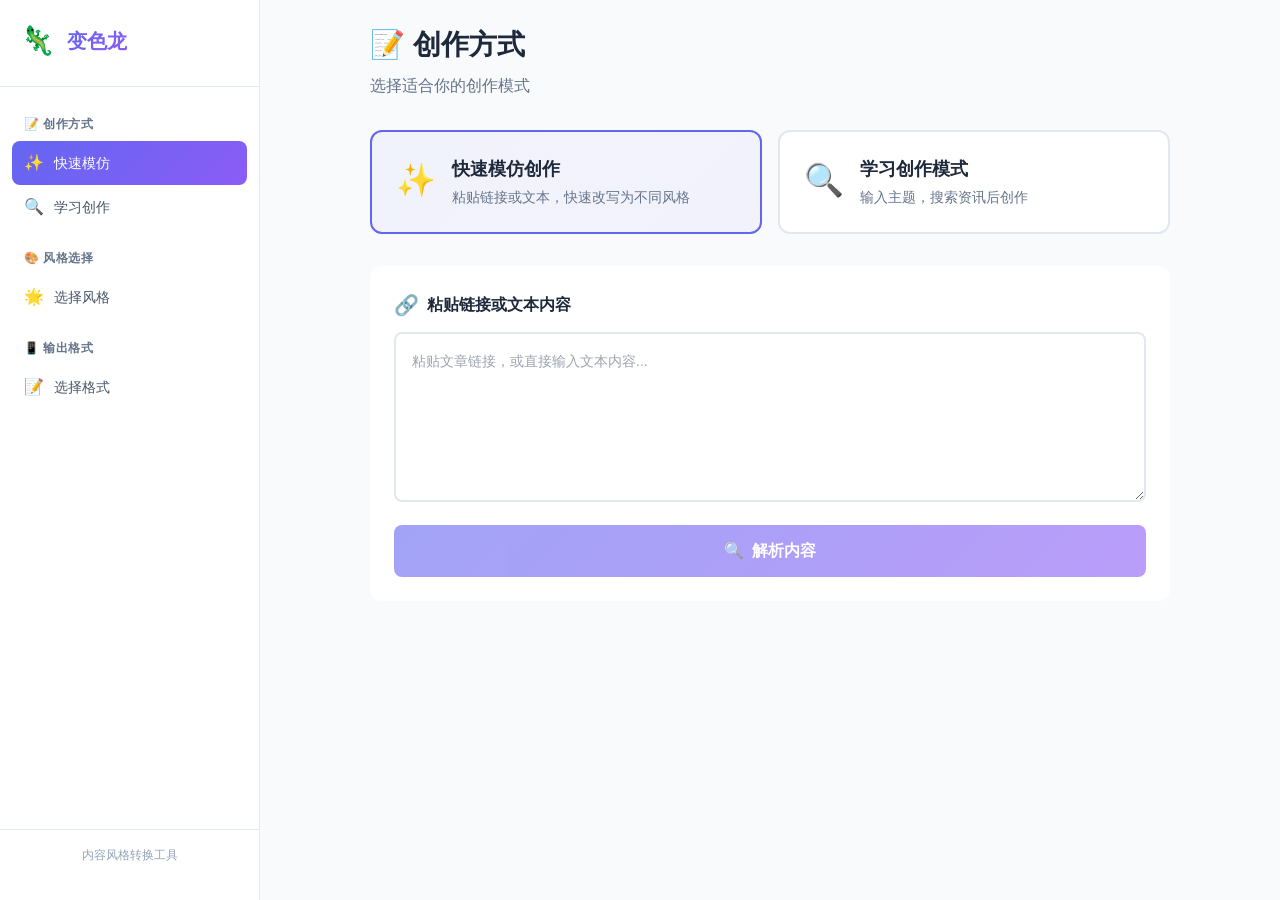
==== chameleon/index.html @ 945ece1d "Add Chameleon v1.0.0 - 内容风格转换工具" ====
<!DOCTYPE html>
<html lang="zh-CN">
  <head>
    <meta charset="UTF-8" />
    <link rel="icon" type="image/svg+xml" href="/vite.svg" />
    <meta name="viewport" content="width=device-width, initial-scale=1.0" />
    <title>变色龙 - 内容风格转换工具</title>
    <script type="module" crossorigin src="/chameleon/assets/index-BkPjsQOe.js"></script>
    <link rel="stylesheet" crossorigin href="/chameleon/assets/index-f9_k9jUK.css">
  </head>
  <body>
    <div id="app"></div>
  </body>
</html>
---- chameleon/assets/index-f9_k9jUK.css ----
:root{--el-color-white:#fff;--el-color-black:#000;--el-color-primary-rgb:64, 158, 255;--el-color-success-rgb:103, 194, 58;--el-color-warning-rgb:230, 162, 60;--el-color-danger-rgb:245, 108, 108;--el-color-error-rgb:245, 108, 108;--el-color-info-rgb:144, 147, 153;--el-font-size-extra-large:20px;--el-font-size-large:18px;--el-font-size-medium:16px;--el-font-size-base:14px;--el-font-size-small:13px;--el-font-size-extra-small:12px;--el-font-family:"Helvetica Neue", Helvetica, "PingFang SC", "Hiragino Sans GB", "Microsoft YaHei", "微软雅黑", Arial, sans-serif;--el-font-weight-primary:500;--el-font-line-height-primary:24px;--el-index-normal:1;--el-index-top:1000;--el-index-popper:2000;--el-border-radius-base:4px;--el-border-radius-small:2px;--el-border-radius-round:20px;--el-border-radius-circle:100%;--el-transition-duration:.3s;--el-transition-duration-fast:.2s;--el-transition-function-ease-in-out-bezier:cubic-bezier(.645, .045, .355, 1);--el-transition-function-fast-bezier:cubic-bezier(.23, 1, .32, 1);--el-transition-all:all var(--el-transition-duration) var(--el-transition-function-ease-in-out-bezier);--el-transition-fade:opacity var(--el-transition-duration) var(--el-transition-function-fast-bezier);--el-transition-md-fade:transform var(--el-transition-duration) var(--el-transition-function-fast-bezier), opacity var(--el-transition-duration) var(--el-transition-function-fast-bezier);--el-transition-fade-linear:opacity var(--el-transition-duration-fast) linear;--el-transition-border:border-color var(--el-transition-duration-fast) var(--el-transition-function-ease-in-out-bezier);--el-transition-box-shadow:box-shadow var(--el-transition-duration-fast) var(--el-transition-function-ease-in-out-bezier);--el-transition-color:color var(--el-transition-duration-fast) var(--el-transition-function-ease-in-out-bezier);--el-component-size-large:40px;--el-component-size:32px;--el-component-size-small:24px;--lightningcss-light:initial;--lightningcss-dark: ;color-scheme:light;--el-color-primary:#409eff;--el-color-primary-light-3:#79bbff;--el-color-primary-light-5:#a0cfff;--el-color-primary-light-7:#c6e2ff;--el-color-primary-light-8:#d9ecff;--el-color-primary-light-9:#ecf5ff;--el-color-primary-dark-2:#337ecc;--el-color-success:#67c23a;--el-color-success-light-3:#95d475;--el-color-success-light-5:#b3e19d;--el-color-success-light-7:#d1edc4;--el-color-success-light-8:#e1f3d8;--el-color-success-light-9:#f0f9eb;--el-color-success-dark-2:#529b2e;--el-color-warning:#e6a23c;--el-color-warning-light-3:#eebe77;--el-color-warning-light-5:#f3d19e;--el-color-warning-light-7:#f8e3c5;--el-color-warning-light-8:#faecd8;--el-color-warning-light-9:#fdf6ec;--el-color-warning-dark-2:#b88230;--el-color-danger:#f56c6c;--el-color-danger-light-3:#f89898;--el-color-danger-light-5:#fab6b6;--el-color-danger-light-7:#fcd3d3;--el-color-danger-light-8:#fde2e2;--el-color-danger-light-9:#fef0f0;--el-color-danger-dark-2:#c45656;--el-color-error:#f56c6c;--el-color-error-light-3:#f89898;--el-color-error-light-5:#fab6b6;--el-color-error-light-7:#fcd3d3;--el-color-error-light-8:#fde2e2;--el-color-error-light-9:#fef0f0;--el-color-error-dark-2:#c45656;--el-color-info:#909399;--el-color-info-light-3:#b1b3b8;--el-color-info-light-5:#c8c9cc;--el-color-info-light-7:#dedfe0;--el-color-info-light-8:#e9e9eb;--el-color-info-light-9:#f4f4f5;--el-color-info-dark-2:#73767a;--el-bg-color:#fff;--el-bg-color-page:#f2f3f5;--el-bg-color-overlay:#fff;--el-text-color-primary:#303133;--el-text-color-regular:#606266;--el-text-color-secondary:#909399;--el-text-color-placeholder:#a8abb2;--el-text-color-disabled:#c0c4cc;--el-border-color:#dcdfe6;--el-border-color-light:#e4e7ed;--el-border-color-lighter:#ebeef5;--el-border-color-extra-light:#f2f6fc;--el-border-color-dark:#d4d7de;--el-border-color-darker:#cdd0d6;--el-fill-color:#f0f2f5;--el-fill-color-light:#f5f7fa;--el-fill-color-lighter:#fafafa;--el-fill-color-extra-light:#fafcff;--el-fill-color-dark:#ebedf0;--el-fill-color-darker:#e6e8eb;--el-fill-color-blank:#fff;--el-box-shadow:0px 12px 32px 4px #0000000a, 0px 8px 20px #00000014;--el-box-shadow-light:0px 0px 12px #0000001f;--el-box-shadow-lighter:0px 0px 6px #0000001f;--el-box-shadow-dark:0px 16px 48px 16px #00000014, 0px 12px 32px #0000001f, 0px 8px 16px -8px #00000029;--el-disabled-bg-color:var(--el-fill-color-light);--el-disabled-text-color:var(--el-text-color-placeholder);--el-disabled-border-color:var(--el-border-color-light);--el-overlay-color:#000c;--el-overlay-color-light:#000000b3;--el-overlay-color-lighter:#00000080;--el-mask-color:#ffffffe6;--el-mask-color-extra-light:#ffffff4d;--el-border-width:1px;--el-border-style:solid;--el-border-color-hover:var(--el-text-color-disabled);--el-border:var(--el-border-width) var(--el-border-style) var(--el-border-color);--el-svg-monochrome-grey:var(--el-border-color)}.fade-in-linear-enter-active,.fade-in-linear-leave-active{transition:var(--el-transition-fade-linear)}.fade-in-linear-enter-from,.fade-in-linear-leave-to{opacity:0}.el-fade-in-linear-enter-active,.el-fade-in-linear-leave-active{transition:var(--el-transition-fade-linear)}.el-fade-in-linear-enter-from,.el-fade-in-linear-leave-to{opacity:0}.el-fade-in-enter-active,.el-fade-in-leave-active{transition:all var(--el-transition-duration) cubic-bezier(.55,0,.1,1)}.el-fade-in-enter-from,.el-fade-in-leave-active{opacity:0}.el-zoom-in-center-enter-active,.el-zoom-in-center-leave-active{transition:all var(--el-transition-duration) cubic-bezier(.55,0,.1,1)}.el-zoom-in-center-enter-from,.el-zoom-in-center-leave-active{opacity:0;transform:scaleX(0)}.el-zoom-in-top-enter-active,.el-zoom-in-top-leave-active{opacity:1;transition:var(--el-transition-md-fade);transform-origin:top;transform:scaleY(1)}.el-zoom-in-top-enter-active[data-popper-placement^=top],.el-zoom-in-top-leave-active[data-popper-placement^=top]{transform-origin:bottom}.el-zoom-in-top-enter-from,.el-zoom-in-top-leave-active{opacity:0;transform:scaleY(0)}.el-zoom-in-bottom-enter-active,.el-zoom-in-bottom-leave-active{opacity:1;transition:var(--el-transition-md-fade);transform-origin:bottom;transform:scaleY(1)}.el-zoom-in-bottom-enter-from,.el-zoom-in-bottom-leave-active{opacity:0;transform:scaleY(0)}.el-zoom-in-left-enter-active,.el-zoom-in-left-leave-active{opacity:1;transition:var(--el-transition-md-fade);transform-origin:0 0;transform:scale(1)}.el-zoom-in-left-enter-from,.el-zoom-in-left-leave-active{opacity:0;transform:scale(.45)}.collapse-transition{transition:var(--el-transition-duration) height ease-in-out,var(--el-transition-duration) padding-top ease-in-out,var(--el-transition-duration) padding-bottom ease-in-out}.el-collapse-transition-leave-active,.el-collapse-transition-enter-active{transition:var(--el-transition-duration) max-height ease-in-out,var(--el-transition-duration) padding-top ease-in-out,var(--el-transition-duration) padding-bottom ease-in-out}.horizontal-collapse-transition{transition:var(--el-transition-duration) width ease-in-out,var(--el-transition-duration) padding-left ease-in-out,var(--el-transition-duration) padding-right ease-in-out}.el-list-enter-active,.el-list-leave-active{transition:all 1s}.el-list-enter-from,.el-list-leave-to{opacity:0;transform:translateY(-30px)}.el-list-leave-active{position:absolute!important}.el-opacity-transition{transition:opacity var(--el-transition-duration) cubic-bezier(.55,0,.1,1)}.el-icon--right{margin-left:5px}.el-icon--left{margin-right:5px}@keyframes rotating{0%{transform:rotate(0)}to{transform:rotate(360deg)}}.el-icon{--color:inherit;fill:currentColor;width:1em;height:1em;color:var(--color);line-height:1em;font-size:inherit;justify-content:center;align-items:center;display:inline-flex;position:relative}.el-icon.is-loading{animation:2s linear infinite rotating}.el-icon svg{width:1em;height:1em}.el-affix--fixed{position:fixed}.el-alert{--el-alert-padding:8px 16px;--el-alert-border-radius-base:var(--el-border-radius-base);--el-alert-title-font-size:14px;--el-alert-title-with-description-font-size:16px;--el-alert-description-font-size:14px;--el-alert-close-font-size:16px;--el-alert-close-customed-font-size:14px;--el-alert-icon-size:16px;--el-alert-icon-large-size:28px;width:100%;padding:var(--el-alert-padding);box-sizing:border-box;border-radius:var(--el-alert-border-radius-base);background-color:var(--el-color-white);opacity:1;transition:opacity var(--el-transition-duration-fast);align-items:center;margin:0;display:flex;position:relative;overflow:hidden}.el-alert.is-light .el-alert__close-btn{color:var(--el-text-color-placeholder)}.el-alert.is-dark .el-alert__close-btn,.el-alert.is-dark .el-alert__description{color:var(--el-color-white)}.el-alert.is-center{justify-content:center}.el-alert--primary{--el-alert-bg-color:var(--el-color-primary-light-9)}.el-alert--primary.is-light{background-color:var(--el-alert-bg-color);color:var(--el-color-primary)}.el-alert--primary.is-light .el-alert__description{color:var(--el-color-primary)}.el-alert--primary.is-dark{background-color:var(--el-color-primary);color:var(--el-color-white)}.el-alert--success{--el-alert-bg-color:var(--el-color-success-light-9)}.el-alert--success.is-light{background-color:var(--el-alert-bg-color);color:var(--el-color-success)}.el-alert--success.is-light .el-alert__description{color:var(--el-color-success)}.el-alert--success.is-dark{background-color:var(--el-color-success);color:var(--el-color-white)}.el-alert--info{--el-alert-bg-color:var(--el-color-info-light-9)}.el-alert--info.is-light{background-color:var(--el-alert-bg-color);color:var(--el-color-info)}.el-alert--info.is-light .el-alert__description{color:var(--el-color-info)}.el-alert--info.is-dark{background-color:var(--el-color-info);color:var(--el-color-white)}.el-alert--warning{--el-alert-bg-color:var(--el-color-warning-light-9)}.el-alert--warning.is-light{background-color:var(--el-alert-bg-color);color:var(--el-color-warning)}.el-alert--warning.is-light .el-alert__description{color:var(--el-color-warning)}.el-alert--warning.is-dark{background-color:var(--el-color-warning);color:var(--el-color-white)}.el-alert--error{--el-alert-bg-color:var(--el-color-error-light-9)}.el-alert--error.is-light{background-color:var(--el-alert-bg-color);color:var(--el-color-error)}.el-alert--error.is-light .el-alert__description{color:var(--el-color-error)}.el-alert--error.is-dark{background-color:var(--el-color-error);color:var(--el-color-white)}.el-alert__content{flex-direction:column;gap:4px;display:flex}.el-alert .el-alert__icon{font-size:var(--el-alert-icon-size);width:var(--el-alert-icon-size);margin-right:8px}.el-alert .el-alert__icon.is-big{font-size:var(--el-alert-icon-large-size);width:var(--el-alert-icon-large-size);margin-right:12px}.el-alert__title{font-size:var(--el-alert-title-font-size);line-height:24px}.el-alert__title.with-description{font-size:var(--el-alert-title-with-description-font-size)}.el-alert .el-alert__description{font-size:var(--el-alert-description-font-size);margin:0}.el-alert .el-alert__close-btn{font-size:var(--el-alert-close-font-size);opacity:1;cursor:pointer;position:absolute;top:12px;right:16px}.el-alert .el-alert__close-btn.is-customed{font-style:normal;font-size:var(--el-alert-close-customed-font-size);line-height:24px;top:8px}.el-alert-fade-enter-from,.el-alert-fade-leave-active{opacity:0}.el-aside{box-sizing:border-box;width:var(--el-aside-width,300px);flex-shrink:0;overflow:auto}.el-autocomplete{--el-input-text-color:var(--el-text-color-regular);--el-input-border:var(--el-border);--el-input-hover-border:var(--el-border-color-hover);--el-input-focus-border:var(--el-color-primary);--el-input-transparent-border:0 0 0 1px transparent inset;--el-input-border-color:var(--el-border-color);--el-input-border-radius:var(--el-border-radius-base);--el-input-bg-color:var(--el-fill-color-blank);--el-input-icon-color:var(--el-text-color-placeholder);--el-input-placeholder-color:var(--el-text-color-placeholder);--el-input-hover-border-color:var(--el-border-color-hover);--el-input-clear-hover-color:var(--el-text-color-secondary);--el-input-focus-border-color:var(--el-color-primary);--el-input-width:100%;width:var(--el-input-width);display:inline-block;position:relative}.el-autocomplete__popper.el-popper{background:var(--el-bg-color-overlay);border:1px solid var(--el-border-color-light);box-shadow:var(--el-box-shadow-light)}.el-autocomplete__popper.el-popper .el-popper__arrow:before{border:1px solid var(--el-border-color-light)}.el-autocomplete__popper.el-popper[data-popper-placement^=top] .el-popper__arrow:before{border-top-color:#0000;border-left-color:#0000}.el-autocomplete__popper.el-popper[data-popper-placement^=bottom] .el-popper__arrow:before{border-bottom-color:#0000;border-right-color:#0000}.el-autocomplete__popper.el-popper[data-popper-placement^=left] .el-popper__arrow:before{border-bottom-color:#0000;border-left-color:#0000}.el-autocomplete__popper.el-popper[data-popper-placement^=right] .el-popper__arrow:before{border-top-color:#0000;border-right-color:#0000}.el-autocomplete-suggestion{border-radius:var(--el-border-radius-base);box-sizing:border-box}.el-autocomplete-suggestion__header{border-bottom:1px solid var(--el-border-color-lighter);padding:10px}.el-autocomplete-suggestion__footer{border-top:1px solid var(--el-border-color-lighter);padding:10px}.el-autocomplete-suggestion__wrap{box-sizing:border-box;max-height:280px;padding:10px 0}.el-autocomplete-suggestion__list{margin:0;padding:0}.el-autocomplete-suggestion li{cursor:pointer;color:var(--el-text-color-regular);line-height:34px;font-size:var(--el-font-size-base);text-align:left;text-overflow:ellipsis;white-space:nowrap;margin:0;padding:0 20px;list-style:none;overflow:hidden}.el-autocomplete-suggestion li:hover,.el-autocomplete-suggestion li.highlighted{background-color:var(--el-fill-color-light)}.el-autocomplete-suggestion li.divider{border-top:1px solid var(--el-color-black);margin-top:6px}.el-autocomplete-suggestion li.divider:last-child{margin-bottom:-6px}.el-autocomplete-suggestion.is-loading li{cursor:default;height:100px;color:var(--el-text-color-secondary);justify-content:center;align-items:center;font-size:20px;display:flex}.el-autocomplete-suggestion.is-loading li:hover{background-color:var(--el-bg-color-overlay)}.el-avatar{--el-avatar-text-color:var(--el-color-white);--el-avatar-bg-color:var(--el-text-color-disabled);--el-avatar-text-size:14px;--el-avatar-icon-size:18px;--el-avatar-border-radius:var(--el-border-radius-base);--el-avatar-size-large:56px;--el-avatar-size:40px;--el-avatar-size-small:24px;box-sizing:border-box;text-align:center;color:var(--el-avatar-text-color);background:var(--el-avatar-bg-color);width:var(--el-avatar-size);height:var(--el-avatar-size);font-size:var(--el-avatar-text-size);outline:none;justify-content:center;align-items:center;display:inline-flex;overflow:hidden}.el-avatar>img{width:100%;height:100%;display:block}.el-avatar--circle{border-radius:50%}.el-avatar--square{border-radius:var(--el-avatar-border-radius)}.el-avatar--icon{font-size:var(--el-avatar-icon-size)}.el-avatar--small{--el-avatar-size:24px}.el-avatar--large{--el-avatar-size:56px}.el-avatar-group{--el-avatar-group-item-gap:-8px;--el-avatar-group-collapse-item-gap:4px;display:inline-flex}.el-avatar-group .el-avatar{border:1px solid var(--el-border-color-extra-light)}.el-avatar-group .el-avatar:not(:first-child){margin-left:var(--el-avatar-group-item-gap)}.el-avatar-group__collapse-avatars{--el-avatar-group-item-gap:-8px;--el-avatar-group-collapse-item-gap:4px}.el-avatar-group__collapse-avatars .el-avatar:not(:first-child){margin-left:var(--el-avatar-group-collapse-item-gap)}.el-backtop{--el-backtop-bg-color:var(--el-bg-color-overlay);--el-backtop-text-color:var(--el-color-primary);--el-backtop-hover-bg-color:var(--el-border-color-extra-light);background-color:var(--el-backtop-bg-color);width:40px;height:40px;color:var(--el-backtop-text-color);box-shadow:var(--el-box-shadow-lighter);cursor:pointer;z-index:5;border-radius:50%;justify-content:center;align-items:center;font-size:20px;display:flex;position:fixed}.el-backtop:hover{background-color:var(--el-backtop-hover-bg-color)}.el-backtop__icon{font-size:20px}.el-badge{--el-badge-bg-color:var(--el-color-danger);--el-badge-radius:10px;--el-badge-font-size:12px;--el-badge-padding:6px;--el-badge-size:18px;vertical-align:middle;width:fit-content;display:inline-block;position:relative}.el-badge__content{background-color:var(--el-badge-bg-color);border-radius:var(--el-badge-radius);color:var(--el-color-white);font-size:var(--el-badge-font-size);height:var(--el-badge-size);padding:0 var(--el-badge-padding);white-space:nowrap;border:1px solid var(--el-bg-color);justify-content:center;align-items:center;display:inline-flex}.el-badge__content.is-fixed{top:0;right:calc(1px + var(--el-badge-size) / 2);z-index:var(--el-index-normal);position:absolute;transform:translateY(-50%)translate(100%)}.el-badge__content.is-fixed.is-dot{right:5px}.el-badge__content.is-dot{border-radius:50%;width:8px;height:8px;padding:0;right:0}.el-badge__content.is-hide-zero{display:none}.el-badge__content--primary{background-color:var(--el-color-primary)}.el-badge__content--success{background-color:var(--el-color-success)}.el-badge__content--warning{background-color:var(--el-color-warning)}.el-badge__content--info{background-color:var(--el-color-info)}.el-badge__content--danger{background-color:var(--el-color-danger)}.el-breadcrumb__separator{color:var(--el-text-color-placeholder);margin:0 9px;font-weight:700}.el-breadcrumb__separator.el-icon{margin:0 6px;font-weight:400}.el-breadcrumb__separator.el-icon svg{vertical-align:middle}.el-breadcrumb__item{float:left;align-items:center;display:inline-flex}.el-breadcrumb__inner{color:var(--el-text-color-regular)}.el-breadcrumb__inner.is-link,.el-breadcrumb__inner a{transition:var(--el-transition-color);color:var(--el-text-color-primary);font-weight:700;text-decoration:none}.el-breadcrumb__inner.is-link:hover,.el-breadcrumb__inner a:hover{color:var(--el-color-primary);cursor:pointer}.el-breadcrumb__item:last-child .el-breadcrumb__inner,.el-breadcrumb__item:last-child .el-breadcrumb__inner:hover,.el-breadcrumb__item:last-child .el-breadcrumb__inner a,.el-breadcrumb__item:last-child .el-breadcrumb__inner a:hover{color:var(--el-text-color-regular);cursor:text;font-weight:400}.el-breadcrumb__item:last-child .el-breadcrumb__separator{display:none}.el-breadcrumb{font-size:14px;line-height:1}.el-breadcrumb:before,.el-breadcrumb:after{content:"";display:table}.el-breadcrumb:after{clear:both}.el-button-group>.el-button+.el-button{margin-left:0}.el-button-group>.el-button:first-child:last-child{border-top-right-radius:var(--el-border-radius-base);border-bottom-right-radius:var(--el-border-radius-base);border-top-left-radius:var(--el-border-radius-base);border-bottom-left-radius:var(--el-border-radius-base)}.el-button-group>.el-button:first-child:last-child.is-round{border-radius:var(--el-border-radius-round)}.el-button-group>.el-button:first-child:last-child.is-circle{border-radius:50%}.el-button-group>.el-button:not(:first-child):not(:last-child){border-radius:0}.el-button-group>.el-button:hover,.el-button-group>.el-button:focus,.el-button-group>.el-button:active,.el-button-group>.el-button.is-active{z-index:1}.el-button-group--horizontal{vertical-align:middle;display:inline-block}.el-button-group--horizontal:before,.el-button-group--horizontal:after{content:"";display:table}.el-button-group--horizontal:after{clear:both}.el-button-group--horizontal>.el-button{float:left;position:relative}.el-button-group--horizontal>.el-button:first-child{border-top-right-radius:0;border-bottom-right-radius:0}.el-button-group--horizontal>.el-button:last-child{border-top-left-radius:0;border-bottom-left-radius:0}.el-button-group--horizontal>.el-button:not(:last-child){margin-right:-1px}.el-button-group--horizontal .el-button--primary:first-child{border-right-color:var(--el-button-divide-border-color)}.el-button-group--horizontal .el-button--primary:last-child{border-left-color:var(--el-button-divide-border-color)}.el-button-group--horizontal .el-button--primary:not(:first-child):not(:last-child){border-left-color:var(--el-button-divide-border-color);border-right-color:var(--el-button-divide-border-color)}.el-button-group--horizontal .el-button--success:first-child{border-right-color:var(--el-button-divide-border-color)}.el-button-group--horizontal .el-button--success:last-child{border-left-color:var(--el-button-divide-border-color)}.el-button-group--horizontal .el-button--success:not(:first-child):not(:last-child){border-left-color:var(--el-button-divide-border-color);border-right-color:var(--el-button-divide-border-color)}.el-button-group--horizontal .el-button--warning:first-child{border-right-color:var(--el-button-divide-border-color)}.el-button-group--horizontal .el-button--warning:last-child{border-left-color:var(--el-button-divide-border-color)}.el-button-group--horizontal .el-button--warning:not(:first-child):not(:last-child){border-left-color:var(--el-button-divide-border-color);border-right-color:var(--el-button-divide-border-color)}.el-button-group--horizontal .el-button--danger:first-child{border-right-color:var(--el-button-divide-border-color)}.el-button-group--horizontal .el-button--danger:last-child{border-left-color:var(--el-button-divide-border-color)}.el-button-group--horizontal .el-button--danger:not(:first-child):not(:last-child){border-left-color:var(--el-button-divide-border-color);border-right-color:var(--el-button-divide-border-color)}.el-button-group--horizontal .el-button--info:first-child{border-right-color:var(--el-button-divide-border-color)}.el-button-group--horizontal .el-button--info:last-child{border-left-color:var(--el-button-divide-border-color)}.el-button-group--horizontal .el-button--info:not(:first-child):not(:last-child){border-left-color:var(--el-button-divide-border-color);border-right-color:var(--el-button-divide-border-color)}.el-button-group--horizontal>.el-dropdown>.el-button{border-left-color:var(--el-button-divide-border-color);border-top-left-radius:0;border-bottom-left-radius:0}.el-button-group--vertical{flex-direction:column;align-items:stretch;display:inline-flex}.el-button-group--vertical>.el-button{margin-top:-1px}.el-button-group--vertical>.el-button:first-child{border-bottom-right-radius:0;border-bottom-left-radius:0}.el-button-group--vertical>.el-button:last-child{border-top-left-radius:0;border-top-right-radius:0}.el-button-group--vertical>.el-dropdown{margin-top:-1px}.el-button-group--vertical>.el-dropdown>.el-button{border-left-color:var(--el-button-divide-border-color);border-top-left-radius:0;border-top-right-radius:0}.el-button-group--vertical .el-button--primary:first-child{border-bottom-color:var(--el-button-divide-border-color)}.el-button-group--vertical .el-button--primary:last-child{border-top-color:var(--el-button-divide-border-color)}.el-button-group--vertical .el-button--primary:not(:first-child):not(:last-child){border-top-color:var(--el-button-divide-border-color);border-bottom-color:var(--el-button-divide-border-color)}.el-button-group--vertical .el-button--success:first-child{border-bottom-color:var(--el-button-divide-border-color)}.el-button-group--vertical .el-button--success:last-child{border-top-color:var(--el-button-divide-border-color)}.el-button-group--vertical .el-button--success:not(:first-child):not(:last-child){border-top-color:var(--el-button-divide-border-color);border-bottom-color:var(--el-button-divide-border-color)}.el-button-group--vertical .el-button--warning:first-child{border-bottom-color:var(--el-button-divide-border-color)}.el-button-group--vertical .el-button--warning:last-child{border-top-color:var(--el-button-divide-border-color)}.el-button-group--vertical .el-button--warning:not(:first-child):not(:last-child){border-top-color:var(--el-button-divide-border-color);border-bottom-color:var(--el-button-divide-border-color)}.el-button-group--vertical .el-button--danger:first-child{border-bottom-color:var(--el-button-divide-border-color)}.el-button-group--vertical .el-button--danger:last-child{border-top-color:var(--el-button-divide-border-color)}.el-button-group--vertical .el-button--danger:not(:first-child):not(:last-child){border-top-color:var(--el-button-divide-border-color);border-bottom-color:var(--el-button-divide-border-color)}.el-button-group--vertical .el-button--info:first-child{border-bottom-color:var(--el-button-divide-border-color)}.el-button-group--vertical .el-button--info:last-child{border-top-color:var(--el-button-divide-border-color)}.el-button-group--vertical .el-button--info:not(:first-child):not(:last-child){border-top-color:var(--el-button-divide-border-color);border-bottom-color:var(--el-button-divide-border-color)}.el-button{--el-button-font-weight:var(--el-font-weight-primary);--el-button-border-color:var(--el-border-color);--el-button-bg-color:var(--el-fill-color-blank);--el-button-text-color:var(--el-text-color-regular);--el-button-disabled-text-color:var(--el-disabled-text-color);--el-button-disabled-bg-color:var(--el-fill-color-blank);--el-button-disabled-border-color:var(--el-border-color-light);--el-button-divide-border-color:#ffffff80;--el-button-hover-text-color:var(--el-color-primary);--el-button-hover-bg-color:var(--el-color-primary-light-9);--el-button-hover-border-color:var(--el-color-primary-light-7);--el-button-active-text-color:var(--el-button-hover-text-color);--el-button-active-border-color:var(--el-color-primary);--el-button-active-bg-color:var(--el-button-hover-bg-color);--el-button-outline-color:var(--el-color-primary-light-5);--el-button-hover-link-text-color:var(--el-text-color-secondary);--el-button-active-color:var(--el-text-color-primary);white-space:nowrap;cursor:pointer;height:32px;color:var(--el-button-text-color);text-align:center;box-sizing:border-box;line-height:1;font-weight:var(--el-button-font-weight);-webkit-user-select:none;user-select:none;vertical-align:middle;-webkit-appearance:none;background-color:var(--el-button-bg-color);border:var(--el-border);border-color:var(--el-button-border-color);outline:none;justify-content:center;align-items:center;transition:all .1s;display:inline-flex}.el-button:hover{color:var(--el-button-hover-text-color);border-color:var(--el-button-hover-border-color);background-color:var(--el-button-hover-bg-color);outline:none}.el-button:active{color:var(--el-button-active-text-color);border-color:var(--el-button-active-border-color);background-color:var(--el-button-active-bg-color);outline:none}.el-button:focus-visible{outline:2px solid var(--el-button-outline-color);outline-offset:1px;transition:outline-offset,outline}.el-button>span{align-items:center;display:inline-flex}.el-button+.el-button{margin-left:12px}.el-button{font-size:var(--el-font-size-base);border-radius:var(--el-border-radius-base);padding:8px 15px}.el-button.is-round{padding:8px 15px}.el-button::-moz-focus-inner{border:0}.el-button [class*=el-icon]+span{margin-left:6px}.el-button [class*=el-icon] svg{vertical-align:bottom}.el-button.is-plain{--el-button-hover-text-color:var(--el-color-primary);--el-button-hover-bg-color:var(--el-fill-color-blank);--el-button-hover-border-color:var(--el-color-primary)}.el-button.is-active{color:var(--el-button-active-text-color);border-color:var(--el-button-active-border-color);background-color:var(--el-button-active-bg-color);outline:none}.el-button.is-disabled,.el-button.is-disabled:hover{color:var(--el-button-disabled-text-color);cursor:not-allowed;background-image:none;background-color:var(--el-button-disabled-bg-color);border-color:var(--el-button-disabled-border-color)}.el-button.is-loading{pointer-events:none;position:relative}.el-button.is-loading:before{z-index:1;pointer-events:none;content:"";border-radius:inherit;background-color:var(--el-mask-color-extra-light);position:absolute;top:-1px;bottom:-1px;left:-1px;right:-1px}.el-button.is-round{border-radius:var(--el-border-radius-round)}.el-button.is-dashed{--el-button-hover-text-color:var(--el-color-primary);--el-button-hover-bg-color:var(--el-fill-color-blank);--el-button-hover-border-color:var(--el-color-primary);border-style:dashed}.el-button.is-circle{border-radius:50%;width:32px;padding:8px}.el-button.is-text{color:var(--el-button-text-color);background-color:#0000;border:0 solid #0000}.el-button.is-text.is-disabled{color:var(--el-button-disabled-text-color);background-color:#0000!important}.el-button.is-text:not(.is-disabled):hover{background-color:var(--el-fill-color-light)}.el-button.is-text:not(.is-disabled):focus-visible{outline:2px solid var(--el-button-outline-color);outline-offset:1px;transition:outline-offset,outline}.el-button.is-text:not(.is-disabled):active{background-color:var(--el-fill-color)}.el-button.is-text:not(.is-disabled).is-has-bg{background-color:var(--el-fill-color-light)}.el-button.is-text:not(.is-disabled).is-has-bg:hover{background-color:var(--el-fill-color)}.el-button.is-text:not(.is-disabled).is-has-bg:active{background-color:var(--el-fill-color-dark)}.el-button__text--expand{letter-spacing:.3em;margin-right:-.3em}.el-button.is-link{color:var(--el-button-text-color);background:0 0;border-color:#0000;height:auto;padding:2px}.el-button.is-link:hover{color:var(--el-button-hover-link-text-color)}.el-button.is-link.is-disabled{color:var(--el-button-disabled-text-color);background-color:#0000!important;border-color:#0000!important}.el-button.is-link:not(.is-disabled):hover{background-color:#0000;border-color:#0000}.el-button.is-link:not(.is-disabled):active{color:var(--el-button-active-color);background-color:#0000;border-color:#0000}.el-button--text{color:var(--el-color-primary);background:0 0;border-color:#0000;padding-left:0;padding-right:0}.el-button--text.is-disabled{color:var(--el-button-disabled-text-color);background-color:#0000!important;border-color:#0000!important}.el-button--text:not(.is-disabled):hover{color:var(--el-color-primary-light-3);background-color:#0000;border-color:#0000}.el-button--text:not(.is-disabled):active{color:var(--el-color-primary-dark-2);background-color:#0000;border-color:#0000}.el-button__link--expand{letter-spacing:.3em;margin-right:-.3em}.el-button--primary{--el-button-text-color:var(--el-color-white);--el-button-bg-color:var(--el-color-primary);--el-button-border-color:var(--el-color-primary);--el-button-outline-color:var(--el-color-primary-light-5);--el-button-active-color:var(--el-color-primary-dark-2);--el-button-hover-text-color:var(--el-color-white);--el-button-hover-link-text-color:var(--el-color-primary-light-5);--el-button-hover-bg-color:var(--el-color-primary-light-3);--el-button-hover-border-color:var(--el-color-primary-light-3);--el-button-active-bg-color:var(--el-color-primary-dark-2);--el-button-active-border-color:var(--el-color-primary-dark-2);--el-button-disabled-text-color:var(--el-color-white);--el-button-disabled-bg-color:var(--el-color-primary-light-5);--el-button-disabled-border-color:var(--el-color-primary-light-5)}.el-button--primary.is-plain,.el-button--primary.is-text,.el-button--primary.is-link{--el-button-text-color:var(--el-color-primary);--el-button-bg-color:var(--el-color-primary-light-9);--el-button-border-color:var(--el-color-primary-light-5);--el-button-hover-text-color:var(--el-color-white);--el-button-hover-bg-color:var(--el-color-primary);--el-button-hover-border-color:var(--el-color-primary);--el-button-active-text-color:var(--el-color-white)}.el-button--primary.is-plain.is-disabled,.el-button--primary.is-plain.is-disabled:hover,.el-button--primary.is-plain.is-disabled:focus,.el-button--primary.is-plain.is-disabled:active,.el-button--primary.is-text.is-disabled,.el-button--primary.is-text.is-disabled:hover,.el-button--primary.is-text.is-disabled:focus,.el-button--primary.is-text.is-disabled:active,.el-button--primary.is-link.is-disabled,.el-button--primary.is-link.is-disabled:hover,.el-button--primary.is-link.is-disabled:focus,.el-button--primary.is-link.is-disabled:active{color:var(--el-color-primary-light-5);background-color:var(--el-color-primary-light-9);border-color:var(--el-color-primary-light-8)}.el-button--primary.is-dashed{--el-button-text-color:var(--el-color-primary);--el-button-bg-color:var(--el-color-primary-light-9);--el-button-border-color:var(--el-color-primary-light-5);--el-button-hover-text-color:var(--el-color-primary);--el-button-hover-bg-color:var(--el-color-primary-light-9);--el-button-hover-border-color:var(--el-color-primary-light-3);--el-button-active-text-color:var(--el-color-primary-dark-2);--el-button-active-bg-color:var(--el-color-primary-light-9);--el-button-active-border-color:var(--el-color-primary-dark-2)}.el-button--primary.is-dashed.is-disabled,.el-button--primary.is-dashed.is-disabled:hover,.el-button--primary.is-dashed.is-disabled:focus,.el-button--primary.is-dashed.is-disabled:active{color:var(--el-color-primary-light-5);background-color:var(--el-color-primary-light-9);border-color:var(--el-color-primary-light-8)}.el-button--success{--el-button-text-color:var(--el-color-white);--el-button-bg-color:var(--el-color-success);--el-button-border-color:var(--el-color-success);--el-button-outline-color:var(--el-color-success-light-5);--el-button-active-color:var(--el-color-success-dark-2);--el-button-hover-text-color:var(--el-color-white);--el-button-hover-link-text-color:var(--el-color-success-light-5);--el-button-hover-bg-color:var(--el-color-success-light-3);--el-button-hover-border-color:var(--el-color-success-light-3);--el-button-active-bg-color:var(--el-color-success-dark-2);--el-button-active-border-color:var(--el-color-success-dark-2);--el-button-disabled-text-color:var(--el-color-white);--el-button-disabled-bg-color:var(--el-color-success-light-5);--el-button-disabled-border-color:var(--el-color-success-light-5)}.el-button--success.is-plain,.el-button--success.is-text,.el-button--success.is-link{--el-button-text-color:var(--el-color-success);--el-button-bg-color:var(--el-color-success-light-9);--el-button-border-color:var(--el-color-success-light-5);--el-button-hover-text-color:var(--el-color-white);--el-button-hover-bg-color:var(--el-color-success);--el-button-hover-border-color:var(--el-color-success);--el-button-active-text-color:var(--el-color-white)}.el-button--success.is-plain.is-disabled,.el-button--success.is-plain.is-disabled:hover,.el-button--success.is-plain.is-disabled:focus,.el-button--success.is-plain.is-disabled:active,.el-button--success.is-text.is-disabled,.el-button--success.is-text.is-disabled:hover,.el-button--success.is-text.is-disabled:focus,.el-button--success.is-text.is-disabled:active,.el-button--success.is-link.is-disabled,.el-button--success.is-link.is-disabled:hover,.el-button--success.is-link.is-disabled:focus,.el-button--success.is-link.is-disabled:active{color:var(--el-color-success-light-5);background-color:var(--el-color-success-light-9);border-color:var(--el-color-success-light-8)}.el-button--success.is-dashed{--el-button-text-color:var(--el-color-success);--el-button-bg-color:var(--el-color-success-light-9);--el-button-border-color:var(--el-color-success-light-5);--el-button-hover-text-color:var(--el-color-success);--el-button-hover-bg-color:var(--el-color-success-light-9);--el-button-hover-border-color:var(--el-color-success-light-3);--el-button-active-text-color:var(--el-color-success-dark-2);--el-button-active-bg-color:var(--el-color-success-light-9);--el-button-active-border-color:var(--el-color-success-dark-2)}.el-button--success.is-dashed.is-disabled,.el-button--success.is-dashed.is-disabled:hover,.el-button--success.is-dashed.is-disabled:focus,.el-button--success.is-dashed.is-disabled:active{color:var(--el-color-success-light-5);background-color:var(--el-color-success-light-9);border-color:var(--el-color-success-light-8)}.el-button--warning{--el-button-text-color:var(--el-color-white);--el-button-bg-color:var(--el-color-warning);--el-button-border-color:var(--el-color-warning);--el-button-outline-color:var(--el-color-warning-light-5);--el-button-active-color:var(--el-color-warning-dark-2);--el-button-hover-text-color:var(--el-color-white);--el-button-hover-link-text-color:var(--el-color-warning-light-5);--el-button-hover-bg-color:var(--el-color-warning-light-3);--el-button-hover-border-color:var(--el-color-warning-light-3);--el-button-active-bg-color:var(--el-color-warning-dark-2);--el-button-active-border-color:var(--el-color-warning-dark-2);--el-button-disabled-text-color:var(--el-color-white);--el-button-disabled-bg-color:var(--el-color-warning-light-5);--el-button-disabled-border-color:var(--el-color-warning-light-5)}.el-button--warning.is-plain,.el-button--warning.is-text,.el-button--warning.is-link{--el-button-text-color:var(--el-color-warning);--el-button-bg-color:var(--el-color-warning-light-9);--el-button-border-color:var(--el-color-warning-light-5);--el-button-hover-text-color:var(--el-color-white);--el-button-hover-bg-color:var(--el-color-warning);--el-button-hover-border-color:var(--el-color-warning);--el-button-active-text-color:var(--el-color-white)}.el-button--warning.is-plain.is-disabled,.el-button--warning.is-plain.is-disabled:hover,.el-button--warning.is-plain.is-disabled:focus,.el-button--warning.is-plain.is-disabled:active,.el-button--warning.is-text.is-disabled,.el-button--warning.is-text.is-disabled:hover,.el-button--warning.is-text.is-disabled:focus,.el-button--warning.is-text.is-disabled:active,.el-button--warning.is-link.is-disabled,.el-button--warning.is-link.is-disabled:hover,.el-button--warning.is-link.is-disabled:focus,.el-button--warning.is-link.is-disabled:active{color:var(--el-color-warning-light-5);background-color:var(--el-color-warning-light-9);border-color:var(--el-color-warning-light-8)}.el-button--warning.is-dashed{--el-button-text-color:var(--el-color-warning);--el-button-bg-color:var(--el-color-warning-light-9);--el-button-border-color:var(--el-color-warning-light-5);--el-button-hover-text-color:var(--el-color-warning);--el-button-hover-bg-color:var(--el-color-warning-light-9);--el-button-hover-border-color:var(--el-color-warning-light-3);--el-button-active-text-color:var(--el-color-warning-dark-2);--el-button-active-bg-color:var(--el-color-warning-light-9);--el-button-active-border-color:var(--el-color-warning-dark-2)}.el-button--warning.is-dashed.is-disabled,.el-button--warning.is-dashed.is-disabled:hover,.el-button--warning.is-dashed.is-disabled:focus,.el-button--warning.is-dashed.is-disabled:active{color:var(--el-color-warning-light-5);background-color:var(--el-color-warning-light-9);border-color:var(--el-color-warning-light-8)}.el-button--danger{--el-button-text-color:var(--el-color-white);--el-button-bg-color:var(--el-color-danger);--el-button-border-color:var(--el-color-danger);--el-button-outline-color:var(--el-color-danger-light-5);--el-button-active-color:var(--el-color-danger-dark-2);--el-button-hover-text-color:var(--el-color-white);--el-button-hover-link-text-color:var(--el-color-danger-light-5);--el-button-hover-bg-color:var(--el-color-danger-light-3);--el-button-hover-border-color:var(--el-color-danger-light-3);--el-button-active-bg-color:var(--el-color-danger-dark-2);--el-button-active-border-color:var(--el-color-danger-dark-2);--el-button-disabled-text-color:var(--el-color-white);--el-button-disabled-bg-color:var(--el-color-danger-light-5);--el-button-disabled-border-color:var(--el-color-danger-light-5)}.el-button--danger.is-plain,.el-button--danger.is-text,.el-button--danger.is-link{--el-button-text-color:var(--el-color-danger);--el-button-bg-color:var(--el-color-danger-light-9);--el-button-border-color:var(--el-color-danger-light-5);--el-button-hover-text-color:var(--el-color-white);--el-button-hover-bg-color:var(--el-color-danger);--el-button-hover-border-color:var(--el-color-danger);--el-button-active-text-color:var(--el-color-white)}.el-button--danger.is-plain.is-disabled,.el-button--danger.is-plain.is-disabled:hover,.el-button--danger.is-plain.is-disabled:focus,.el-button--danger.is-plain.is-disabled:active,.el-button--danger.is-text.is-disabled,.el-button--danger.is-text.is-disabled:hover,.el-button--danger.is-text.is-disabled:focus,.el-button--danger.is-text.is-disabled:active,.el-button--danger.is-link.is-disabled,.el-button--danger.is-link.is-disabled:hover,.el-button--danger.is-link.is-disabled:focus,.el-button--danger.is-link.is-disabled:active{color:var(--el-color-danger-light-5);background-color:var(--el-color-danger-light-9);border-color:var(--el-color-danger-light-8)}.el-button--danger.is-dashed{--el-button-text-color:var(--el-color-danger);--el-button-bg-color:var(--el-color-danger-light-9);--el-button-border-color:var(--el-color-danger-light-5);--el-button-hover-text-color:var(--el-color-danger);--el-button-hover-bg-color:var(--el-color-danger-light-9);--el-button-hover-border-color:var(--el-color-danger-light-3);--el-button-active-text-color:var(--el-color-danger-dark-2);--el-button-active-bg-color:var(--el-color-danger-light-9);--el-button-active-border-color:var(--el-color-danger-dark-2)}.el-button--danger.is-dashed.is-disabled,.el-button--danger.is-dashed.is-disabled:hover,.el-button--danger.is-dashed.is-disabled:focus,.el-button--danger.is-dashed.is-disabled:active{color:var(--el-color-danger-light-5);background-color:var(--el-color-danger-light-9);border-color:var(--el-color-danger-light-8)}.el-button--info{--el-button-text-color:var(--el-color-white);--el-button-bg-color:var(--el-color-info);--el-button-border-color:var(--el-color-info);--el-button-outline-color:var(--el-color-info-light-5);--el-button-active-color:var(--el-color-info-dark-2);--el-button-hover-text-color:var(--el-color-white);--el-button-hover-link-text-color:var(--el-color-info-light-5);--el-button-hover-bg-color:var(--el-color-info-light-3);--el-button-hover-border-color:var(--el-color-info-light-3);--el-button-active-bg-color:var(--el-color-info-dark-2);--el-button-active-border-color:var(--el-color-info-dark-2);--el-button-disabled-text-color:var(--el-color-white);--el-button-disabled-bg-color:var(--el-color-info-light-5);--el-button-disabled-border-color:var(--el-color-info-light-5)}.el-button--info.is-plain,.el-button--info.is-text,.el-button--info.is-link{--el-button-text-color:var(--el-color-info);--el-button-bg-color:var(--el-color-info-light-9);--el-button-border-color:var(--el-color-info-light-5);--el-button-hover-text-color:var(--el-color-white);--el-button-hover-bg-color:var(--el-color-info);--el-button-hover-border-color:var(--el-color-info);--el-button-active-text-color:var(--el-color-white)}.el-button--info.is-plain.is-disabled,.el-button--info.is-plain.is-disabled:hover,.el-button--info.is-plain.is-disabled:focus,.el-button--info.is-plain.is-disabled:active,.el-button--info.is-text.is-disabled,.el-button--info.is-text.is-disabled:hover,.el-button--info.is-text.is-disabled:focus,.el-button--info.is-text.is-disabled:active,.el-button--info.is-link.is-disabled,.el-button--info.is-link.is-disabled:hover,.el-button--info.is-link.is-disabled:focus,.el-button--info.is-link.is-disabled:active{color:var(--el-color-info-light-5);background-color:var(--el-color-info-light-9);border-color:var(--el-color-info-light-8)}.el-button--info.is-dashed{--el-button-text-color:var(--el-color-info);--el-button-bg-color:var(--el-color-info-light-9);--el-button-border-color:var(--el-color-info-light-5);--el-button-hover-text-color:var(--el-color-info);--el-button-hover-bg-color:var(--el-color-info-light-9);--el-button-hover-border-color:var(--el-color-info-light-3);--el-button-active-text-color:var(--el-color-info-dark-2);--el-button-active-bg-color:var(--el-color-info-light-9);--el-button-active-border-color:var(--el-color-info-dark-2)}.el-button--info.is-dashed.is-disabled,.el-button--info.is-dashed.is-disabled:hover,.el-button--info.is-dashed.is-disabled:focus,.el-button--info.is-dashed.is-disabled:active{color:var(--el-color-info-light-5);background-color:var(--el-color-info-light-9);border-color:var(--el-color-info-light-8)}.el-button--large{--el-button-size:40px;height:var(--el-button-size)}.el-button--large [class*=el-icon]+span{margin-left:8px}.el-button--large{font-size:var(--el-font-size-base);border-radius:var(--el-border-radius-base);padding:12px 19px}.el-button--large.is-round{padding:12px 19px}.el-button--large.is-circle{width:var(--el-button-size);padding:12px}.el-button--small{--el-button-size:24px;height:var(--el-button-size)}.el-button--small [class*=el-icon]+span{margin-left:4px}.el-button--small{border-radius:calc(var(--el-border-radius-base) - 1px);padding:5px 11px;font-size:12px}.el-button--small.is-round{padding:5px 11px}.el-button--small.is-circle{width:var(--el-button-size);padding:5px}.el-calendar{--el-calendar-border:var(--el-table-border,1px solid var(--el-border-color-lighter));--el-calendar-header-border-bottom:var(--el-calendar-border);--el-calendar-selected-bg-color:var(--el-color-primary-light-9);--el-calendar-cell-width:85px;background-color:var(--el-fill-color-blank)}.el-calendar__header{border-bottom:var(--el-calendar-header-border-bottom);justify-content:space-between;padding:12px 20px;display:flex}.el-calendar__title{color:var(--el-text-color);align-self:center}.el-calendar__body{padding:12px 20px 35px}.el-calendar__select-controller .el-select{margin-right:8px}.el-calendar__select-controller .el-calendar-select__year{width:120px}.el-calendar__select-controller .el-calendar-select__month{width:60px}.el-calendar-table{table-layout:fixed;width:100%}.el-calendar-table thead th{color:var(--el-text-color-regular);padding:12px 0;font-weight:400}.el-calendar-table:not(.is-range) td.prev,.el-calendar-table:not(.is-range) td.next{color:var(--el-text-color-placeholder)}.el-calendar-table td{border-bottom:var(--el-calendar-border);border-right:var(--el-calendar-border);vertical-align:top;transition:background-color var(--el-transition-duration-fast) ease}.el-calendar-table td.is-selected{background-color:var(--el-calendar-selected-bg-color)}.el-calendar-table td.is-today{color:var(--el-color-primary)}.el-calendar-table tr:first-child td{border-top:var(--el-calendar-border)}.el-calendar-table tr td:first-child{border-left:var(--el-calendar-border)}.el-calendar-table tr.el-calendar-table__row--hide-border td{border-top:none}.el-calendar-table .el-calendar-day{box-sizing:border-box;height:var(--el-calendar-cell-width);padding:8px}.el-calendar-table .el-calendar-day:hover{cursor:pointer;background-color:var(--el-calendar-selected-bg-color)}.el-card{--el-card-border-color:var(--el-border-color-light);--el-card-border-radius:4px;--el-card-padding:20px;--el-card-bg-color:var(--el-fill-color-blank);border-radius:var(--el-card-border-radius);border:1px solid var(--el-card-border-color);background-color:var(--el-card-bg-color);color:var(--el-text-color-primary);transition:var(--el-transition-duration);flex-direction:column;display:flex;overflow:hidden}.el-card.is-always-shadow,.el-card.is-hover-shadow:hover,.el-card.is-hover-shadow:focus{box-shadow:var(--el-box-shadow-light)}.el-card__header{padding:calc(var(--el-card-padding) - 2px) var(--el-card-padding);border-bottom:1px solid var(--el-card-border-color);box-sizing:border-box}.el-card__body{padding:var(--el-card-padding);flex-grow:1;overflow:auto}.el-card__footer{padding:calc(var(--el-card-padding) - 2px) var(--el-card-padding);border-top:1px solid var(--el-card-border-color);box-sizing:border-box}.el-carousel__item{width:100%;height:100%;z-index:calc(var(--el-index-normal) - 1);display:inline-block;position:absolute;top:0;left:0;overflow:hidden}.el-carousel__item.is-active{z-index:calc(var(--el-index-normal) - 1)}.el-carousel__item.is-animating{transition:transform .4s ease-in-out}.el-carousel__item--card{width:50%;transition:transform .4s ease-in-out}.el-carousel__item--card.is-in-stage{cursor:pointer;z-index:var(--el-index-normal)}.el-carousel__item--card.is-in-stage:hover .el-carousel__mask,.el-carousel__item--card.is-in-stage.is-hover .el-carousel__mask{opacity:.12}.el-carousel__item--card.is-active{z-index:calc(var(--el-index-normal) + 1)}.el-carousel__item--card-vertical{width:100%;height:50%}.el-carousel__mask{background-color:var(--el-color-white);opacity:.24;width:100%;height:100%;transition:var(--el-transition-duration-fast);position:absolute;top:0;left:0}.el-carousel{--el-carousel-arrow-font-size:12px;--el-carousel-arrow-size:36px;--el-carousel-arrow-background:#1f2d3d1c;--el-carousel-arrow-hover-background:#1f2d3d3b;--el-carousel-indicator-width:30px;--el-carousel-indicator-height:2px;--el-carousel-indicator-padding-horizontal:4px;--el-carousel-indicator-padding-vertical:12px;--el-carousel-indicator-out-color:var(--el-border-color-hover);position:relative}.el-carousel--horizontal,.el-carousel--vertical{overflow:hidden}.el-carousel.is-vertical-outside{flex-direction:row;align-items:center;display:flex}.el-carousel.is-vertical-outside .el-carousel__container{flex:1}.el-carousel__container{height:300px;position:relative}.el-carousel__arrow{height:var(--el-carousel-arrow-size);width:var(--el-carousel-arrow-size);cursor:pointer;transition:var(--el-transition-duration);background-color:var(--el-carousel-arrow-background);color:#fff;z-index:10;text-align:center;font-size:var(--el-carousel-arrow-font-size);border:none;border-radius:50%;outline:none;justify-content:center;align-items:center;margin:0;padding:0;display:inline-flex;position:absolute;top:50%;transform:translateY(-50%)}.el-carousel__arrow--left{left:16px}.el-carousel__arrow--right{right:16px}.el-carousel__arrow:hover{background-color:var(--el-carousel-arrow-hover-background)}.el-carousel__arrow i{cursor:pointer}.el-carousel__indicators{z-index:calc(var(--el-index-normal) + 1);margin:0;padding:0;list-style:none;position:absolute}.el-carousel__indicators--horizontal{bottom:0;left:50%;transform:translate(-50%)}.el-carousel__indicators--vertical{top:50%;right:0;transform:translateY(-50%)}.el-carousel__indicators--outside{text-align:center;position:static;transform:none}.el-carousel__indicators--outside .el-carousel__indicator:hover button{opacity:.64}.el-carousel__indicators--outside button{background-color:var(--el-carousel-indicator-out-color);opacity:.24}.el-carousel__indicators--right{right:0}.el-carousel__indicators--labels .el-carousel__button{color:#000;padding:2px 18px;font-size:12px}.el-carousel__indicators--labels .el-carousel__indicator{padding:6px 4px}.el-carousel__indicator{cursor:pointer;background-color:#0000}.el-carousel__indicator:hover button{opacity:.72}.el-carousel__indicator--horizontal{padding:var(--el-carousel-indicator-padding-vertical) var(--el-carousel-indicator-padding-horizontal);display:inline-block}.el-carousel__indicator--vertical{padding:var(--el-carousel-indicator-padding-horizontal) var(--el-carousel-indicator-padding-vertical)}.el-carousel__indicator--vertical .el-carousel__button{width:var(--el-carousel-indicator-height);height:calc(var(--el-carousel-indicator-width) / 2)}.el-carousel__indicator.is-active button{opacity:1}.el-carousel__button{opacity:.48;width:var(--el-carousel-indicator-width);height:var(--el-carousel-indicator-height);cursor:pointer;transition:var(--el-transition-duration);background-color:#fff;border:none;outline:none;margin:0;padding:0;display:block}.el-carousel__indicators--labels .el-carousel__button{width:auto;height:auto}.carousel-arrow-left-enter-from,.carousel-arrow-left-leave-active{opacity:0;transform:translateY(-50%)translate(-10px)}.carousel-arrow-right-enter-from,.carousel-arrow-right-leave-active{opacity:0;transform:translateY(-50%)translate(10px)}.el-transitioning{filter:url(#elCarouselHorizontal)}.el-transitioning-vertical{filter:url(#elCarouselVertical)}.el-cascader-panel{--el-cascader-menu-text-color:var(--el-text-color-regular);--el-cascader-menu-selected-text-color:var(--el-color-primary);--el-cascader-menu-fill:var(--el-bg-color-overlay);--el-cascader-menu-font-size:var(--el-font-size-base);--el-cascader-menu-radius:var(--el-border-radius-base);--el-cascader-menu-border:solid 1px var(--el-border-color-light);--el-cascader-menu-shadow:var(--el-box-shadow-light);--el-cascader-node-background-hover:var(--el-fill-color-light);--el-cascader-node-color-disabled:var(--el-text-color-placeholder);--el-cascader-color-empty:var(--el-text-color-placeholder);--el-cascader-tag-background:var(--el-fill-color);border-radius:var(--el-cascader-menu-radius);width:fit-content;font-size:var(--el-cascader-menu-font-size);display:flex}.el-cascader-panel.is-bordered{border:var(--el-cascader-menu-border);border-radius:var(--el-cascader-menu-radius)}.el-cascader-menu{box-sizing:border-box;min-width:180px;color:var(--el-cascader-menu-text-color);border-right:var(--el-cascader-menu-border)}.el-cascader-menu:last-child{border-right:none}.el-cascader-menu:last-child .el-cascader-node{padding-right:20px}.el-cascader-menu__wrap.el-scrollbar__wrap{height:204px}.el-cascader-menu__list{box-sizing:border-box;min-height:100%;margin:0;padding:6px 0;list-style:none;position:relative}.el-cascader-menu__hover-zone{pointer-events:none;width:100%;height:100%;position:absolute;top:0;left:0}.el-cascader-menu__empty-text{color:var(--el-cascader-color-empty);align-items:center;display:flex;position:absolute;top:50%;left:50%;transform:translate(-50%,-50%)}.el-cascader-menu__empty-text .is-loading{margin-right:2px}.el-cascader-node{outline:none;align-items:center;height:34px;padding:0 30px 0 20px;line-height:34px;display:flex;position:relative}.el-cascader-node.is-selectable.in-active-path{color:var(--el-cascader-menu-text-color)}.el-cascader-node.in-active-path,.el-cascader-node.is-selectable.in-checked-path,.el-cascader-node.is-active{color:var(--el-cascader-menu-selected-text-color);font-weight:700}.el-cascader-node:not(.is-disabled){cursor:pointer}.el-cascader-node:not(.is-disabled):hover,.el-cascader-node:not(.is-disabled):focus{background:var(--el-cascader-node-background-hover)}.el-cascader-node.is-disabled{color:var(--el-cascader-node-color-disabled);cursor:not-allowed}.el-cascader-node__prefix{position:absolute;left:10px}.el-cascader-node__postfix{position:absolute;right:10px}.el-cascader-node__label{text-align:left;white-space:nowrap;text-overflow:ellipsis;flex:1;padding:0 8px;overflow:hidden}.el-cascader-node>.el-checkbox,.el-cascader-node>.el-radio{margin-right:0}.el-cascader-node>.el-radio .el-radio__label{padding-left:0}.el-cascader{--el-cascader-menu-text-color:var(--el-text-color-regular);--el-cascader-menu-selected-text-color:var(--el-color-primary);--el-cascader-menu-fill:var(--el-bg-color-overlay);--el-cascader-menu-font-size:var(--el-font-size-base);--el-cascader-menu-radius:var(--el-border-radius-base);--el-cascader-menu-border:solid 1px var(--el-border-color-light);--el-cascader-menu-shadow:var(--el-box-shadow-light);--el-cascader-node-background-hover:var(--el-fill-color-light);--el-cascader-node-color-disabled:var(--el-text-color-placeholder);--el-cascader-color-empty:var(--el-text-color-placeholder);--el-cascader-tag-background:var(--el-fill-color);vertical-align:middle;font-size:var(--el-font-size-base);outline:none;line-height:32px;display:inline-block;position:relative}.el-cascader:not(.is-disabled):hover .el-input__wrapper{cursor:pointer;box-shadow:0 0 0 1px var(--el-input-hover-border-color) inset}.el-cascader .el-input{cursor:pointer;display:flex}.el-cascader .el-input .el-input__inner{text-overflow:ellipsis}.el-cascader .el-input .el-input__inner:read-only{cursor:pointer}.el-cascader .el-input .el-input__inner:disabled{cursor:not-allowed}.el-cascader .el-input .el-input__suffix-inner .el-icon svg{vertical-align:middle}.el-cascader .el-input .icon-arrow-down{transition:transform var(--el-transition-duration);font-size:14px}.el-cascader .el-input .icon-arrow-down.is-reverse{transform:rotate(180deg)}.el-cascader .el-input .icon-circle-close:hover{color:var(--el-input-clear-hover-color,var(--el-text-color-secondary))}.el-cascader .el-input.is-focus .el-input__wrapper{box-shadow:0 0 0 1px var(--el-input-focus-border-color,var(--el-color-primary)) inset}.el-cascader--large{font-size:14px;line-height:40px}.el-cascader--large .el-cascader__tags{gap:6px;padding:8px}.el-cascader--large .el-cascader__search-input{height:24px;margin-left:7px}.el-cascader--small{font-size:12px;line-height:24px}.el-cascader--small .el-cascader__tags{gap:4px;padding:2px}.el-cascader--small .el-cascader__search-input{height:20px;margin-left:5px}.el-cascader.is-disabled .el-cascader__label{z-index:calc(var(--el-index-normal) + 1);color:var(--el-disabled-text-color)}.el-cascader__dropdown{--el-cascader-menu-text-color:var(--el-text-color-regular);--el-cascader-menu-selected-text-color:var(--el-color-primary);--el-cascader-menu-fill:var(--el-bg-color-overlay);--el-cascader-menu-font-size:var(--el-font-size-base);--el-cascader-menu-radius:var(--el-border-radius-base);--el-cascader-menu-border:solid 1px var(--el-border-color-light);--el-cascader-menu-shadow:var(--el-box-shadow-light);--el-cascader-node-background-hover:var(--el-fill-color-light);--el-cascader-node-color-disabled:var(--el-text-color-placeholder);--el-cascader-color-empty:var(--el-text-color-placeholder);--el-cascader-tag-background:var(--el-fill-color);font-size:var(--el-cascader-menu-font-size);border-radius:var(--el-cascader-menu-radius)}.el-cascader__dropdown.el-popper{background:var(--el-cascader-menu-fill);border:var(--el-cascader-menu-border);box-shadow:var(--el-cascader-menu-shadow)}.el-cascader__dropdown.el-popper .el-popper__arrow:before{border:var(--el-cascader-menu-border)}.el-cascader__dropdown.el-popper[data-popper-placement^=top] .el-popper__arrow:before{border-top-color:#0000;border-left-color:#0000}.el-cascader__dropdown.el-popper[data-popper-placement^=bottom] .el-popper__arrow:before{border-bottom-color:#0000;border-right-color:#0000}.el-cascader__dropdown.el-popper[data-popper-placement^=left] .el-popper__arrow:before{border-bottom-color:#0000;border-left-color:#0000}.el-cascader__dropdown.el-popper[data-popper-placement^=right] .el-popper__arrow:before{border-top-color:#0000;border-right-color:#0000}.el-cascader__dropdown.el-popper{box-shadow:var(--el-cascader-menu-shadow)}.el-cascader__header{border-bottom:1px solid var(--el-border-color-light);padding:10px}.el-cascader__footer{border-top:1px solid var(--el-border-color-light);padding:10px}.el-cascader__tags{text-align:left;box-sizing:border-box;flex-wrap:wrap;gap:6px;padding:4px;line-height:normal;display:flex;position:absolute;top:50%;left:0;right:30px;transform:translateY(-50%)}.el-cascader__tags .el-tag{text-overflow:ellipsis;background:var(--el-cascader-tag-background);align-items:center;max-width:100%;display:inline-flex}.el-cascader__tags .el-tag.el-tag--dark,.el-cascader__tags .el-tag.el-tag--plain{background-color:var(--el-tag-bg-color)}.el-cascader__tags .el-tag:not(.is-hit){border-color:#0000}.el-cascader__tags .el-tag:not(.is-hit).el-tag--dark,.el-cascader__tags .el-tag:not(.is-hit).el-tag--plain{border-color:var(--el-tag-border-color)}.el-cascader__tags .el-tag>span{text-overflow:ellipsis;flex:1;line-height:normal;overflow:hidden}.el-cascader__tags .el-tag .el-icon-close{background-color:var(--el-text-color-placeholder);color:var(--el-color-white);flex:none}.el-cascader__tags .el-tag .el-icon-close:hover{background-color:var(--el-text-color-secondary)}.el-cascader__tags .el-tag+input{margin-left:0}.el-cascader__tags.is-validate{right:55px}.el-cascader__collapse-tags{white-space:normal;z-index:var(--el-index-normal)}.el-cascader__collapse-tags .el-tag{text-overflow:ellipsis;background:var(--el-fill-color);align-items:center;max-width:100%;display:inline-flex}.el-cascader__collapse-tags .el-tag.el-tag--dark,.el-cascader__collapse-tags .el-tag.el-tag--plain{background-color:var(--el-tag-bg-color)}.el-cascader__collapse-tags .el-tag:not(.is-hit){border-color:#0000}.el-cascader__collapse-tags .el-tag:not(.is-hit).el-tag--dark,.el-cascader__collapse-tags .el-tag:not(.is-hit).el-tag--plain{border-color:var(--el-tag-border-color)}.el-cascader__collapse-tags .el-tag>span{text-overflow:ellipsis;flex:1;line-height:normal;overflow:hidden}.el-cascader__collapse-tags .el-tag .el-icon-close{background-color:var(--el-text-color-placeholder);color:var(--el-color-white);flex:none}.el-cascader__collapse-tags .el-tag .el-icon-close:hover{background-color:var(--el-text-color-secondary)}.el-cascader__collapse-tags .el-tag+input{margin-left:0}.el-cascader__collapse-tags .el-tag{margin:2px 0}.el-cascader__suggestion-panel{border-radius:var(--el-cascader-menu-radius)}.el-cascader__suggestion-list{max-height:204px;font-size:var(--el-font-size-base);color:var(--el-cascader-menu-text-color);text-align:center;margin:0;padding:6px 0}.el-cascader__suggestion-item{text-align:left;cursor:pointer;outline:none;justify-content:space-between;align-items:center;height:34px;padding:0 15px;display:flex}.el-cascader__suggestion-item:hover,.el-cascader__suggestion-item:focus{background:var(--el-cascader-node-background-hover)}.el-cascader__suggestion-item.is-checked{color:var(--el-cascader-menu-selected-text-color);font-weight:700}.el-cascader__suggestion-item>span{margin-right:10px}.el-cascader__empty-text{color:var(--el-cascader-color-empty);margin:10px 0}.el-cascader__search-input{min-width:60px;height:24px;color:var(--el-cascader-menu-text-color);box-sizing:border-box;background:0 0;border:none;outline:none;flex:1;margin-left:7px;padding:0}.el-cascader__search-input::placeholder{color:#0000}.el-check-tag{background-color:var(--el-color-info-light-9);border-radius:var(--el-border-radius-base);color:var(--el-color-info);cursor:pointer;font-size:var(--el-font-size-base);line-height:var(--el-font-size-base);transition:var(--el-transition-all);padding:7px 15px;font-weight:700;display:inline-block}.el-check-tag:hover{background-color:var(--el-color-info-light-7)}.el-check-tag.el-check-tag--primary.is-checked{background-color:var(--el-color-primary-light-8);color:var(--el-color-primary)}.el-check-tag.el-check-tag--primary.is-checked:hover{background-color:var(--el-color-primary-light-7)}.el-check-tag.el-check-tag--primary.is-checked.is-disabled{background-color:var(--el-color-primary-light-8);color:var(--el-disabled-text-color);cursor:not-allowed}.el-check-tag.el-check-tag--primary.is-checked.is-disabled:hover{background-color:var(--el-color-primary-light-8)}.el-check-tag.el-check-tag--primary.is-disabled{background-color:var(--el-color-info-light-9);color:var(--el-disabled-text-color);cursor:not-allowed}.el-check-tag.el-check-tag--primary.is-disabled:hover{background-color:var(--el-color-info-light-9)}.el-check-tag.el-check-tag--success.is-checked{background-color:var(--el-color-success-light-8);color:var(--el-color-success)}.el-check-tag.el-check-tag--success.is-checked:hover{background-color:var(--el-color-success-light-7)}.el-check-tag.el-check-tag--success.is-checked.is-disabled{background-color:var(--el-color-success-light-8);color:var(--el-disabled-text-color);cursor:not-allowed}.el-check-tag.el-check-tag--success.is-checked.is-disabled:hover{background-color:var(--el-color-success-light-8)}.el-check-tag.el-check-tag--success.is-disabled{background-color:var(--el-color-success-light-9);color:var(--el-disabled-text-color);cursor:not-allowed}.el-check-tag.el-check-tag--success.is-disabled:hover{background-color:var(--el-color-success-light-9)}.el-check-tag.el-check-tag--warning.is-checked{background-color:var(--el-color-warning-light-8);color:var(--el-color-warning)}.el-check-tag.el-check-tag--warning.is-checked:hover{background-color:var(--el-color-warning-light-7)}.el-check-tag.el-check-tag--warning.is-checked.is-disabled{background-color:var(--el-color-warning-light-8);color:var(--el-disabled-text-color);cursor:not-allowed}.el-check-tag.el-check-tag--warning.is-checked.is-disabled:hover{background-color:var(--el-color-warning-light-8)}.el-check-tag.el-check-tag--warning.is-disabled{background-color:var(--el-color-warning-light-9);color:var(--el-disabled-text-color);cursor:not-allowed}.el-check-tag.el-check-tag--warning.is-disabled:hover{background-color:var(--el-color-warning-light-9)}.el-check-tag.el-check-tag--danger.is-checked{background-color:var(--el-color-danger-light-8);color:var(--el-color-danger)}.el-check-tag.el-check-tag--danger.is-checked:hover{background-color:var(--el-color-danger-light-7)}.el-check-tag.el-check-tag--danger.is-checked.is-disabled{background-color:var(--el-color-danger-light-8);color:var(--el-disabled-text-color);cursor:not-allowed}.el-check-tag.el-check-tag--danger.is-checked.is-disabled:hover{background-color:var(--el-color-danger-light-8)}.el-check-tag.el-check-tag--danger.is-disabled{background-color:var(--el-color-danger-light-9);color:var(--el-disabled-text-color);cursor:not-allowed}.el-check-tag.el-check-tag--danger.is-disabled:hover{background-color:var(--el-color-danger-light-9)}.el-check-tag.el-check-tag--error.is-checked{background-color:var(--el-color-error-light-8);color:var(--el-color-error)}.el-check-tag.el-check-tag--error.is-checked:hover{background-color:var(--el-color-error-light-7)}.el-check-tag.el-check-tag--error.is-checked.is-disabled{background-color:var(--el-color-error-light-8);color:var(--el-disabled-text-color);cursor:not-allowed}.el-check-tag.el-check-tag--error.is-checked.is-disabled:hover{background-color:var(--el-color-error-light-8)}.el-check-tag.el-check-tag--error.is-disabled{background-color:var(--el-color-error-light-9);color:var(--el-disabled-text-color);cursor:not-allowed}.el-check-tag.el-check-tag--error.is-disabled:hover{background-color:var(--el-color-error-light-9)}.el-check-tag.el-check-tag--info.is-checked{background-color:var(--el-color-info-light-8);color:var(--el-color-info)}.el-check-tag.el-check-tag--info.is-checked:hover{background-color:var(--el-color-info-light-7)}.el-check-tag.el-check-tag--info.is-checked.is-disabled{background-color:var(--el-color-info-light-8);color:var(--el-disabled-text-color);cursor:not-allowed}.el-check-tag.el-check-tag--info.is-checked.is-disabled:hover{background-color:var(--el-color-info-light-8)}.el-check-tag.el-check-tag--info.is-disabled{background-color:var(--el-color-info-light-9);color:var(--el-disabled-text-color);cursor:not-allowed}.el-check-tag.el-check-tag--info.is-disabled:hover{background-color:var(--el-color-info-light-9)}.el-checkbox-button{--el-checkbox-button-checked-bg-color:var(--el-color-primary);--el-checkbox-button-checked-text-color:var(--el-color-white);--el-checkbox-button-checked-border-color:var(--el-color-primary);--el-checkbox-button-disabled-checked-fill:var(--el-border-color-extra-light);display:inline-block;position:relative}.el-checkbox-button__inner{line-height:1;font-weight:var(--el-checkbox-font-weight);white-space:nowrap;vertical-align:middle;cursor:pointer;background:var(--el-button-bg-color,var(--el-fill-color-blank));outline:var(--el-border);color:var(--el-button-text-color,var(--el-text-color-regular));-webkit-appearance:none;text-align:center;box-sizing:border-box;transition:var(--el-transition-all);-webkit-user-select:none;user-select:none;font-size:var(--el-font-size-base);border-radius:0;margin:0;padding:8px 15px;display:inline-block;position:relative}.el-checkbox-button__inner.is-round{padding:8px 15px}.el-checkbox-button__inner:hover{color:var(--el-color-primary)}.el-checkbox-button__inner [class*=el-icon-]{line-height:.9}.el-checkbox-button__inner [class*=el-icon-]+span{margin-left:5px}.el-checkbox-button__original{opacity:0;z-index:-1;outline:none;margin:0;position:absolute}.el-checkbox-button.is-checked .el-checkbox-button__inner{color:var(--el-checkbox-button-checked-text-color);background-color:var(--el-checkbox-button-checked-bg-color);border-color:var(--el-checkbox-button-checked-border-color);box-shadow:-1px 0 0 0 var(--el-color-primary-light-7)}.el-checkbox-button.is-checked:first-child .el-checkbox-button__inner{border-left-color:var(--el-checkbox-button-checked-border-color)}.el-checkbox-button.is-disabled .el-checkbox-button__inner{color:var(--el-disabled-text-color);cursor:not-allowed;background-image:none;background-color:var(--el-button-disabled-bg-color,var(--el-fill-color-blank));border-color:var(--el-button-disabled-border-color,var(--el-border-color-light));box-shadow:none}.el-checkbox-button.is-disabled:first-child .el-checkbox-button__inner{border-left-color:var(--el-button-disabled-border-color,var(--el-border-color-light))}.el-checkbox-button.is-disabled.is-checked .el-checkbox-button__inner{background-color:var(--el-checkbox-button-disabled-checked-fill)}.el-checkbox-button:first-child .el-checkbox-button__inner{border-top-left-radius:var(--el-border-radius-base);border-bottom-left-radius:var(--el-border-radius-base);box-shadow:none!important}.el-checkbox-button.is-focus .el-checkbox-button__inner{border-color:var(--el-checkbox-button-checked-border-color)}.el-checkbox-button:last-child .el-checkbox-button__inner{border-top-right-radius:var(--el-border-radius-base);border-bottom-right-radius:var(--el-border-radius-base)}.el-checkbox-button--large .el-checkbox-button__inner{font-size:var(--el-font-size-base);border-radius:0;padding:12px 19px}.el-checkbox-button--large .el-checkbox-button__inner.is-round{padding:12px 19px}.el-checkbox-button--small .el-checkbox-button__inner{border-radius:0;padding:5px 11px;font-size:12px}.el-checkbox-button--small .el-checkbox-button__inner.is-round{padding:5px 11px}.el-checkbox-group{font-size:0;line-height:0}.el-checkbox{--el-checkbox-font-size:14px;--el-checkbox-font-weight:var(--el-font-weight-primary);--el-checkbox-text-color:var(--el-text-color-regular);--el-checkbox-input-height:14px;--el-checkbox-input-width:14px;--el-checkbox-border-radius:var(--el-border-radius-small);--el-checkbox-bg-color:var(--el-fill-color-blank);--el-checkbox-input-border:var(--el-border);--el-checkbox-disabled-border-color:var(--el-border-color);--el-checkbox-disabled-input-fill:var(--el-fill-color-light);--el-checkbox-disabled-icon-color:var(--el-text-color-placeholder);--el-checkbox-disabled-checked-input-fill:var(--el-border-color-extra-light);--el-checkbox-disabled-checked-input-border-color:var(--el-border-color);--el-checkbox-disabled-checked-icon-color:var(--el-text-color-placeholder);--el-checkbox-checked-text-color:var(--el-color-primary);--el-checkbox-checked-input-border-color:var(--el-color-primary);--el-checkbox-checked-bg-color:var(--el-color-primary);--el-checkbox-checked-icon-color:var(--el-color-white);--el-checkbox-input-border-color-hover:var(--el-color-primary);color:var(--el-checkbox-text-color);font-weight:var(--el-checkbox-font-weight);font-size:var(--el-font-size-base);cursor:pointer;white-space:nowrap;-webkit-user-select:none;user-select:none;height:var(--el-checkbox-height,32px);align-items:center;margin-right:30px;display:inline-flex;position:relative}.el-checkbox.is-disabled{cursor:not-allowed}.el-checkbox.is-bordered{border-radius:var(--el-border-radius-base);border:var(--el-border);box-sizing:border-box;padding:0 15px 0 9px}.el-checkbox.is-bordered.is-checked{border-color:var(--el-color-primary)}.el-checkbox.is-bordered.is-disabled{border-color:var(--el-border-color-lighter)}.el-checkbox.is-bordered.el-checkbox--large{border-radius:var(--el-border-radius-base);padding:0 19px 0 11px}.el-checkbox.is-bordered.el-checkbox--large .el-checkbox__label{font-size:var(--el-font-size-base)}.el-checkbox.is-bordered.el-checkbox--large .el-checkbox__inner{width:14px;height:14px}.el-checkbox.is-bordered.el-checkbox--small{border-radius:calc(var(--el-border-radius-base) - 1px);padding:0 11px 0 7px}.el-checkbox.is-bordered.el-checkbox--small .el-checkbox__label{font-size:12px}.el-checkbox.is-bordered.el-checkbox--small .el-checkbox__inner{width:12px;height:12px}.el-checkbox.is-bordered.el-checkbox--small .el-checkbox__inner:after{width:2px;height:6px}.el-checkbox input:focus-visible+.el-checkbox__inner{outline:2px solid var(--el-checkbox-input-border-color-hover);outline-offset:1px;border-radius:var(--el-checkbox-border-radius)}.el-checkbox__input{white-space:nowrap;cursor:pointer;outline:none;display:inline-flex;position:relative}.el-checkbox__input.is-disabled .el-checkbox__inner{background-color:var(--el-checkbox-disabled-input-fill);border-color:var(--el-checkbox-disabled-border-color);cursor:not-allowed}.el-checkbox__input.is-disabled .el-checkbox__inner:after{cursor:not-allowed;border-color:var(--el-checkbox-disabled-icon-color);will-change:transform}.el-checkbox__input.is-disabled.is-checked .el-checkbox__inner{background-color:var(--el-checkbox-disabled-checked-input-fill);border-color:var(--el-checkbox-disabled-checked-input-border-color)}.el-checkbox__input.is-disabled.is-checked .el-checkbox__inner:after{border-color:var(--el-checkbox-disabled-checked-icon-color)}.el-checkbox__input.is-disabled.is-indeterminate .el-checkbox__inner{background-color:var(--el-checkbox-disabled-checked-input-fill);border-color:var(--el-checkbox-disabled-checked-input-border-color)}.el-checkbox__input.is-disabled.is-indeterminate .el-checkbox__inner:before{background-color:var(--el-checkbox-disabled-checked-icon-color);border-color:var(--el-checkbox-disabled-checked-icon-color)}.el-checkbox__input.is-disabled+span.el-checkbox__label{color:var(--el-disabled-text-color);cursor:not-allowed}.el-checkbox__input.is-checked .el-checkbox__inner{background-color:var(--el-checkbox-checked-bg-color);border-color:var(--el-checkbox-checked-input-border-color)}.el-checkbox__input.is-checked .el-checkbox__inner:after{border-color:var(--el-checkbox-checked-icon-color);transform:translate(-45%,-60%)rotate(45deg)scaleY(1)}.el-checkbox__input.is-checked+.el-checkbox__label{color:var(--el-checkbox-checked-text-color)}.el-checkbox__input.is-focus:not(.is-checked) .el-checkbox__original:not(:focus-visible){border-color:var(--el-checkbox-input-border-color-hover)}.el-checkbox__input.is-indeterminate .el-checkbox__inner{background-color:var(--el-checkbox-checked-bg-color);border-color:var(--el-checkbox-checked-input-border-color)}.el-checkbox__input.is-indeterminate .el-checkbox__inner:before{content:"";background-color:var(--el-checkbox-checked-icon-color);height:2px;display:block;position:absolute;top:5px;left:0;right:0;transform:scale(.5)}.el-checkbox__input.is-indeterminate .el-checkbox__inner:after{display:none}.el-checkbox__inner{border:var(--el-checkbox-input-border);border-radius:var(--el-checkbox-border-radius);box-sizing:border-box;width:var(--el-checkbox-input-width);height:var(--el-checkbox-input-height);background-color:var(--el-checkbox-bg-color);z-index:var(--el-index-normal);transition:border-color .25s cubic-bezier(.71,-.46,.29,1.46),background-color .25s cubic-bezier(.71,-.46,.29,1.46),outline .25s cubic-bezier(.71,-.46,.29,1.46);display:inline-block;position:relative}.el-checkbox__inner:hover{border-color:var(--el-checkbox-input-border-color-hover)}.el-checkbox__inner:after{box-sizing:content-box;content:"";transform-origin:50%;border:1px solid #0000;border-top:0;border-left:0;width:3px;height:7px;transition:transform .15s ease-in 50ms;position:absolute;top:50%;left:50%;transform:translate(-45%,-60%)rotate(45deg)scaleY(0)}.el-checkbox__original{opacity:0;z-index:-1;outline:none;width:0;height:0;margin:0;position:absolute}.el-checkbox__label{line-height:1;font-size:var(--el-checkbox-font-size);padding-left:8px;display:inline-block}.el-checkbox.el-checkbox--large{height:40px}.el-checkbox.el-checkbox--large .el-checkbox__label{font-size:14px}.el-checkbox.el-checkbox--large .el-checkbox__inner{width:14px;height:14px}.el-checkbox.el-checkbox--small{height:24px}.el-checkbox.el-checkbox--small .el-checkbox__label{font-size:12px}.el-checkbox.el-checkbox--small .el-checkbox__inner{width:12px;height:12px}.el-checkbox.el-checkbox--small .el-checkbox__input.is-indeterminate .el-checkbox__inner:before{top:4px}.el-checkbox.el-checkbox--small .el-checkbox__inner:after{width:2px;height:6px}.el-checkbox:last-of-type{margin-right:0}[class*=el-col-]{box-sizing:border-box}[class*=el-col-].is-guttered{min-height:1px;display:block}.el-col-0{flex:0 0;max-width:0%;display:none}.el-col-0.is-guttered{display:none}.el-col-offset-0{margin-left:0%}.el-col-pull-0{position:relative;right:0%}.el-col-push-0{position:relative;left:0%}.el-col-1{flex:0 0 4.16667%;max-width:4.16667%;display:block}.el-col-1.is-guttered{display:block}.el-col-offset-1{margin-left:4.16667%}.el-col-pull-1{position:relative;right:4.16667%}.el-col-push-1{position:relative;left:4.16667%}.el-col-2{flex:0 0 8.33333%;max-width:8.33333%;display:block}.el-col-2.is-guttered{display:block}.el-col-offset-2{margin-left:8.33333%}.el-col-pull-2{position:relative;right:8.33333%}.el-col-push-2{position:relative;left:8.33333%}.el-col-3{flex:0 0 12.5%;max-width:12.5%;display:block}.el-col-3.is-guttered{display:block}.el-col-offset-3{margin-left:12.5%}.el-col-pull-3{position:relative;right:12.5%}.el-col-push-3{position:relative;left:12.5%}.el-col-4{flex:0 0 16.6667%;max-width:16.6667%;display:block}.el-col-4.is-guttered{display:block}.el-col-offset-4{margin-left:16.6667%}.el-col-pull-4{position:relative;right:16.6667%}.el-col-push-4{position:relative;left:16.6667%}.el-col-5{flex:0 0 20.8333%;max-width:20.8333%;display:block}.el-col-5.is-guttered{display:block}.el-col-offset-5{margin-left:20.8333%}.el-col-pull-5{position:relative;right:20.8333%}.el-col-push-5{position:relative;left:20.8333%}.el-col-6{flex:0 0 25%;max-width:25%;display:block}.el-col-6.is-guttered{display:block}.el-col-offset-6{margin-left:25%}.el-col-pull-6{position:relative;right:25%}.el-col-push-6{position:relative;left:25%}.el-col-7{flex:0 0 29.1667%;max-width:29.1667%;display:block}.el-col-7.is-guttered{display:block}.el-col-offset-7{margin-left:29.1667%}.el-col-pull-7{position:relative;right:29.1667%}.el-col-push-7{position:relative;left:29.1667%}.el-col-8{flex:0 0 33.3333%;max-width:33.3333%;display:block}.el-col-8.is-guttered{display:block}.el-col-offset-8{margin-left:33.3333%}.el-col-pull-8{position:relative;right:33.3333%}.el-col-push-8{position:relative;left:33.3333%}.el-col-9{flex:0 0 37.5%;max-width:37.5%;display:block}.el-col-9.is-guttered{display:block}.el-col-offset-9{margin-left:37.5%}.el-col-pull-9{position:relative;right:37.5%}.el-col-push-9{position:relative;left:37.5%}.el-col-10{flex:0 0 41.6667%;max-width:41.6667%;display:block}.el-col-10.is-guttered{display:block}.el-col-offset-10{margin-left:41.6667%}.el-col-pull-10{position:relative;right:41.6667%}.el-col-push-10{position:relative;left:41.6667%}.el-col-11{flex:0 0 45.8333%;max-width:45.8333%;display:block}.el-col-11.is-guttered{display:block}.el-col-offset-11{margin-left:45.8333%}.el-col-pull-11{position:relative;right:45.8333%}.el-col-push-11{position:relative;left:45.8333%}.el-col-12{flex:0 0 50%;max-width:50%;display:block}.el-col-12.is-guttered{display:block}.el-col-offset-12{margin-left:50%}.el-col-pull-12{position:relative;right:50%}.el-col-push-12{position:relative;left:50%}.el-col-13{flex:0 0 54.1667%;max-width:54.1667%;display:block}.el-col-13.is-guttered{display:block}.el-col-offset-13{margin-left:54.1667%}.el-col-pull-13{position:relative;right:54.1667%}.el-col-push-13{position:relative;left:54.1667%}.el-col-14{flex:0 0 58.3333%;max-width:58.3333%;display:block}.el-col-14.is-guttered{display:block}.el-col-offset-14{margin-left:58.3333%}.el-col-pull-14{position:relative;right:58.3333%}.el-col-push-14{position:relative;left:58.3333%}.el-col-15{flex:0 0 62.5%;max-width:62.5%;display:block}.el-col-15.is-guttered{display:block}.el-col-offset-15{margin-left:62.5%}.el-col-pull-15{position:relative;right:62.5%}.el-col-push-15{position:relative;left:62.5%}.el-col-16{flex:0 0 66.6667%;max-width:66.6667%;display:block}.el-col-16.is-guttered{display:block}.el-col-offset-16{margin-left:66.6667%}.el-col-pull-16{position:relative;right:66.6667%}.el-col-push-16{position:relative;left:66.6667%}.el-col-17{flex:0 0 70.8333%;max-width:70.8333%;display:block}.el-col-17.is-guttered{display:block}.el-col-offset-17{margin-left:70.8333%}.el-col-pull-17{position:relative;right:70.8333%}.el-col-push-17{position:relative;left:70.8333%}.el-col-18{flex:0 0 75%;max-width:75%;display:block}.el-col-18.is-guttered{display:block}.el-col-offset-18{margin-left:75%}.el-col-pull-18{position:relative;right:75%}.el-col-push-18{position:relative;left:75%}.el-col-19{flex:0 0 79.1667%;max-width:79.1667%;display:block}.el-col-19.is-guttered{display:block}.el-col-offset-19{margin-left:79.1667%}.el-col-pull-19{position:relative;right:79.1667%}.el-col-push-19{position:relative;left:79.1667%}.el-col-20{flex:0 0 83.3333%;max-width:83.3333%;display:block}.el-col-20.is-guttered{display:block}.el-col-offset-20{margin-left:83.3333%}.el-col-pull-20{position:relative;right:83.3333%}.el-col-push-20{position:relative;left:83.3333%}.el-col-21{flex:0 0 87.5%;max-width:87.5%;display:block}.el-col-21.is-guttered{display:block}.el-col-offset-21{margin-left:87.5%}.el-col-pull-21{position:relative;right:87.5%}.el-col-push-21{position:relative;left:87.5%}.el-col-22{flex:0 0 91.6667%;max-width:91.6667%;display:block}.el-col-22.is-guttered{display:block}.el-col-offset-22{margin-left:91.6667%}.el-col-pull-22{position:relative;right:91.6667%}.el-col-push-22{position:relative;left:91.6667%}.el-col-23{flex:0 0 95.8333%;max-width:95.8333%;display:block}.el-col-23.is-guttered{display:block}.el-col-offset-23{margin-left:95.8333%}.el-col-pull-23{position:relative;right:95.8333%}.el-col-push-23{position:relative;left:95.8333%}.el-col-24{flex:0 0 100%;max-width:100%;display:block}.el-col-24.is-guttered{display:block}.el-col-offset-24{margin-left:100%}.el-col-pull-24{position:relative;right:100%}.el-col-push-24{position:relative;left:100%}@media only screen and (max-width:767px){.el-col-xs-0{flex:0 0;max-width:0%;display:none}.el-col-xs-0.is-guttered{display:none}.el-col-xs-offset-0{margin-left:0%}.el-col-xs-pull-0{position:relative;right:0%}.el-col-xs-push-0{position:relative;left:0%}.el-col-xs-1{flex:0 0 4.16667%;max-width:4.16667%;display:block}.el-col-xs-1.is-guttered{display:block}.el-col-xs-offset-1{margin-left:4.16667%}.el-col-xs-pull-1{position:relative;right:4.16667%}.el-col-xs-push-1{position:relative;left:4.16667%}.el-col-xs-2{flex:0 0 8.33333%;max-width:8.33333%;display:block}.el-col-xs-2.is-guttered{display:block}.el-col-xs-offset-2{margin-left:8.33333%}.el-col-xs-pull-2{position:relative;right:8.33333%}.el-col-xs-push-2{position:relative;left:8.33333%}.el-col-xs-3{flex:0 0 12.5%;max-width:12.5%;display:block}.el-col-xs-3.is-guttered{display:block}.el-col-xs-offset-3{margin-left:12.5%}.el-col-xs-pull-3{position:relative;right:12.5%}.el-col-xs-push-3{position:relative;left:12.5%}.el-col-xs-4{flex:0 0 16.6667%;max-width:16.6667%;display:block}.el-col-xs-4.is-guttered{display:block}.el-col-xs-offset-4{margin-left:16.6667%}.el-col-xs-pull-4{position:relative;right:16.6667%}.el-col-xs-push-4{position:relative;left:16.6667%}.el-col-xs-5{flex:0 0 20.8333%;max-width:20.8333%;display:block}.el-col-xs-5.is-guttered{display:block}.el-col-xs-offset-5{margin-left:20.8333%}.el-col-xs-pull-5{position:relative;right:20.8333%}.el-col-xs-push-5{position:relative;left:20.8333%}.el-col-xs-6{flex:0 0 25%;max-width:25%;display:block}.el-col-xs-6.is-guttered{display:block}.el-col-xs-offset-6{margin-left:25%}.el-col-xs-pull-6{position:relative;right:25%}.el-col-xs-push-6{position:relative;left:25%}.el-col-xs-7{flex:0 0 29.1667%;max-width:29.1667%;display:block}.el-col-xs-7.is-guttered{display:block}.el-col-xs-offset-7{margin-left:29.1667%}.el-col-xs-pull-7{position:relative;right:29.1667%}.el-col-xs-push-7{position:relative;left:29.1667%}.el-col-xs-8{flex:0 0 33.3333%;max-width:33.3333%;display:block}.el-col-xs-8.is-guttered{display:block}.el-col-xs-offset-8{margin-left:33.3333%}.el-col-xs-pull-8{position:relative;right:33.3333%}.el-col-xs-push-8{position:relative;left:33.3333%}.el-col-xs-9{flex:0 0 37.5%;max-width:37.5%;display:block}.el-col-xs-9.is-guttered{display:block}.el-col-xs-offset-9{margin-left:37.5%}.el-col-xs-pull-9{position:relative;right:37.5%}.el-col-xs-push-9{position:relative;left:37.5%}.el-col-xs-10{flex:0 0 41.6667%;max-width:41.6667%;display:block}.el-col-xs-10.is-guttered{display:block}.el-col-xs-offset-10{margin-left:41.6667%}.el-col-xs-pull-10{position:relative;right:41.6667%}.el-col-xs-push-10{position:relative;left:41.6667%}.el-col-xs-11{flex:0 0 45.8333%;max-width:45.8333%;display:block}.el-col-xs-11.is-guttered{display:block}.el-col-xs-offset-11{margin-left:45.8333%}.el-col-xs-pull-11{position:relative;right:45.8333%}.el-col-xs-push-11{position:relative;left:45.8333%}.el-col-xs-12{flex:0 0 50%;max-width:50%;display:block}.el-col-xs-12.is-guttered{display:block}.el-col-xs-offset-12{margin-left:50%}.el-col-xs-pull-12{position:relative;right:50%}.el-col-xs-push-12{position:relative;left:50%}.el-col-xs-13{flex:0 0 54.1667%;max-width:54.1667%;display:block}.el-col-xs-13.is-guttered{display:block}.el-col-xs-offset-13{margin-left:54.1667%}.el-col-xs-pull-13{position:relative;right:54.1667%}.el-col-xs-push-13{position:relative;left:54.1667%}.el-col-xs-14{flex:0 0 58.3333%;max-width:58.3333%;display:block}.el-col-xs-14.is-guttered{display:block}.el-col-xs-offset-14{margin-left:58.3333%}.el-col-xs-pull-14{position:relative;right:58.3333%}.el-col-xs-push-14{position:relative;left:58.3333%}.el-col-xs-15{flex:0 0 62.5%;max-width:62.5%;display:block}.el-col-xs-15.is-guttered{display:block}.el-col-xs-offset-15{margin-left:62.5%}.el-col-xs-pull-15{position:relative;right:62.5%}.el-col-xs-push-15{position:relative;left:62.5%}.el-col-xs-16{flex:0 0 66.6667%;max-width:66.6667%;display:block}.el-col-xs-16.is-guttered{display:block}.el-col-xs-offset-16{margin-left:66.6667%}.el-col-xs-pull-16{position:relative;right:66.6667%}.el-col-xs-push-16{position:relative;left:66.6667%}.el-col-xs-17{flex:0 0 70.8333%;max-width:70.8333%;display:block}.el-col-xs-17.is-guttered{display:block}.el-col-xs-offset-17{margin-left:70.8333%}.el-col-xs-pull-17{position:relative;right:70.8333%}.el-col-xs-push-17{position:relative;left:70.8333%}.el-col-xs-18{flex:0 0 75%;max-width:75%;display:block}.el-col-xs-18.is-guttered{display:block}.el-col-xs-offset-18{margin-left:75%}.el-col-xs-pull-18{position:relative;right:75%}.el-col-xs-push-18{position:relative;left:75%}.el-col-xs-19{flex:0 0 79.1667%;max-width:79.1667%;display:block}.el-col-xs-19.is-guttered{display:block}.el-col-xs-offset-19{margin-left:79.1667%}.el-col-xs-pull-19{position:relative;right:79.1667%}.el-col-xs-push-19{position:relative;left:79.1667%}.el-col-xs-20{flex:0 0 83.3333%;max-width:83.3333%;display:block}.el-col-xs-20.is-guttered{display:block}.el-col-xs-offset-20{margin-left:83.3333%}.el-col-xs-pull-20{position:relative;right:83.3333%}.el-col-xs-push-20{position:relative;left:83.3333%}.el-col-xs-21{flex:0 0 87.5%;max-width:87.5%;display:block}.el-col-xs-21.is-guttered{display:block}.el-col-xs-offset-21{margin-left:87.5%}.el-col-xs-pull-21{position:relative;right:87.5%}.el-col-xs-push-21{position:relative;left:87.5%}.el-col-xs-22{flex:0 0 91.6667%;max-width:91.6667%;display:block}.el-col-xs-22.is-guttered{display:block}.el-col-xs-offset-22{margin-left:91.6667%}.el-col-xs-pull-22{position:relative;right:91.6667%}.el-col-xs-push-22{position:relative;left:91.6667%}.el-col-xs-23{flex:0 0 95.8333%;max-width:95.8333%;display:block}.el-col-xs-23.is-guttered{display:block}.el-col-xs-offset-23{margin-left:95.8333%}.el-col-xs-pull-23{position:relative;right:95.8333%}.el-col-xs-push-23{position:relative;left:95.8333%}.el-col-xs-24{flex:0 0 100%;max-width:100%;display:block}.el-col-xs-24.is-guttered{display:block}.el-col-xs-offset-24{margin-left:100%}.el-col-xs-pull-24{position:relative;right:100%}.el-col-xs-push-24{position:relative;left:100%}}@media only screen and (min-width:768px){.el-col-sm-0{flex:0 0;max-width:0%;display:none}.el-col-sm-0.is-guttered{display:none}.el-col-sm-offset-0{margin-left:0%}.el-col-sm-pull-0{position:relative;right:0%}.el-col-sm-push-0{position:relative;left:0%}.el-col-sm-1{flex:0 0 4.16667%;max-width:4.16667%;display:block}.el-col-sm-1.is-guttered{display:block}.el-col-sm-offset-1{margin-left:4.16667%}.el-col-sm-pull-1{position:relative;right:4.16667%}.el-col-sm-push-1{position:relative;left:4.16667%}.el-col-sm-2{flex:0 0 8.33333%;max-width:8.33333%;display:block}.el-col-sm-2.is-guttered{display:block}.el-col-sm-offset-2{margin-left:8.33333%}.el-col-sm-pull-2{position:relative;right:8.33333%}.el-col-sm-push-2{position:relative;left:8.33333%}.el-col-sm-3{flex:0 0 12.5%;max-width:12.5%;display:block}.el-col-sm-3.is-guttered{display:block}.el-col-sm-offset-3{margin-left:12.5%}.el-col-sm-pull-3{position:relative;right:12.5%}.el-col-sm-push-3{position:relative;left:12.5%}.el-col-sm-4{flex:0 0 16.6667%;max-width:16.6667%;display:block}.el-col-sm-4.is-guttered{display:block}.el-col-sm-offset-4{margin-left:16.6667%}.el-col-sm-pull-4{position:relative;right:16.6667%}.el-col-sm-push-4{position:relative;left:16.6667%}.el-col-sm-5{flex:0 0 20.8333%;max-width:20.8333%;display:block}.el-col-sm-5.is-guttered{display:block}.el-col-sm-offset-5{margin-left:20.8333%}.el-col-sm-pull-5{position:relative;right:20.8333%}.el-col-sm-push-5{position:relative;left:20.8333%}.el-col-sm-6{flex:0 0 25%;max-width:25%;display:block}.el-col-sm-6.is-guttered{display:block}.el-col-sm-offset-6{margin-left:25%}.el-col-sm-pull-6{position:relative;right:25%}.el-col-sm-push-6{position:relative;left:25%}.el-col-sm-7{flex:0 0 29.1667%;max-width:29.1667%;display:block}.el-col-sm-7.is-guttered{display:block}.el-col-sm-offset-7{margin-left:29.1667%}.el-col-sm-pull-7{position:relative;right:29.1667%}.el-col-sm-push-7{position:relative;left:29.1667%}.el-col-sm-8{flex:0 0 33.3333%;max-width:33.3333%;display:block}.el-col-sm-8.is-guttered{display:block}.el-col-sm-offset-8{margin-left:33.3333%}.el-col-sm-pull-8{position:relative;right:33.3333%}.el-col-sm-push-8{position:relative;left:33.3333%}.el-col-sm-9{flex:0 0 37.5%;max-width:37.5%;display:block}.el-col-sm-9.is-guttered{display:block}.el-col-sm-offset-9{margin-left:37.5%}.el-col-sm-pull-9{position:relative;right:37.5%}.el-col-sm-push-9{position:relative;left:37.5%}.el-col-sm-10{flex:0 0 41.6667%;max-width:41.6667%;display:block}.el-col-sm-10.is-guttered{display:block}.el-col-sm-offset-10{margin-left:41.6667%}.el-col-sm-pull-10{position:relative;right:41.6667%}.el-col-sm-push-10{position:relative;left:41.6667%}.el-col-sm-11{flex:0 0 45.8333%;max-width:45.8333%;display:block}.el-col-sm-11.is-guttered{display:block}.el-col-sm-offset-11{margin-left:45.8333%}.el-col-sm-pull-11{position:relative;right:45.8333%}.el-col-sm-push-11{position:relative;left:45.8333%}.el-col-sm-12{flex:0 0 50%;max-width:50%;display:block}.el-col-sm-12.is-guttered{display:block}.el-col-sm-offset-12{margin-left:50%}.el-col-sm-pull-12{position:relative;right:50%}.el-col-sm-push-12{position:relative;left:50%}.el-col-sm-13{flex:0 0 54.1667%;max-width:54.1667%;display:block}.el-col-sm-13.is-guttered{display:block}.el-col-sm-offset-13{margin-left:54.1667%}.el-col-sm-pull-13{position:relative;right:54.1667%}.el-col-sm-push-13{position:relative;left:54.1667%}.el-col-sm-14{flex:0 0 58.3333%;max-width:58.3333%;display:block}.el-col-sm-14.is-guttered{display:block}.el-col-sm-offset-14{margin-left:58.3333%}.el-col-sm-pull-14{position:relative;right:58.3333%}.el-col-sm-push-14{position:relative;left:58.3333%}.el-col-sm-15{flex:0 0 62.5%;max-width:62.5%;display:block}.el-col-sm-15.is-guttered{display:block}.el-col-sm-offset-15{margin-left:62.5%}.el-col-sm-pull-15{position:relative;right:62.5%}.el-col-sm-push-15{position:relative;left:62.5%}.el-col-sm-16{flex:0 0 66.6667%;max-width:66.6667%;display:block}.el-col-sm-16.is-guttered{display:block}.el-col-sm-offset-16{margin-left:66.6667%}.el-col-sm-pull-16{position:relative;right:66.6667%}.el-col-sm-push-16{position:relative;left:66.6667%}.el-col-sm-17{flex:0 0 70.8333%;max-width:70.8333%;display:block}.el-col-sm-17.is-guttered{display:block}.el-col-sm-offset-17{margin-left:70.8333%}.el-col-sm-pull-17{position:relative;right:70.8333%}.el-col-sm-push-17{position:relative;left:70.8333%}.el-col-sm-18{flex:0 0 75%;max-width:75%;display:block}.el-col-sm-18.is-guttered{display:block}.el-col-sm-offset-18{margin-left:75%}.el-col-sm-pull-18{position:relative;right:75%}.el-col-sm-push-18{position:relative;left:75%}.el-col-sm-19{flex:0 0 79.1667%;max-width:79.1667%;display:block}.el-col-sm-19.is-guttered{display:block}.el-col-sm-offset-19{margin-left:79.1667%}.el-col-sm-pull-19{position:relative;right:79.1667%}.el-col-sm-push-19{position:relative;left:79.1667%}.el-col-sm-20{flex:0 0 83.3333%;max-width:83.3333%;display:block}.el-col-sm-20.is-guttered{display:block}.el-col-sm-offset-20{margin-left:83.3333%}.el-col-sm-pull-20{position:relative;right:83.3333%}.el-col-sm-push-20{position:relative;left:83.3333%}.el-col-sm-21{flex:0 0 87.5%;max-width:87.5%;display:block}.el-col-sm-21.is-guttered{display:block}.el-col-sm-offset-21{margin-left:87.5%}.el-col-sm-pull-21{position:relative;right:87.5%}.el-col-sm-push-21{position:relative;left:87.5%}.el-col-sm-22{flex:0 0 91.6667%;max-width:91.6667%;display:block}.el-col-sm-22.is-guttered{display:block}.el-col-sm-offset-22{margin-left:91.6667%}.el-col-sm-pull-22{position:relative;right:91.6667%}.el-col-sm-push-22{position:relative;left:91.6667%}.el-col-sm-23{flex:0 0 95.8333%;max-width:95.8333%;display:block}.el-col-sm-23.is-guttered{display:block}.el-col-sm-offset-23{margin-left:95.8333%}.el-col-sm-pull-23{position:relative;right:95.8333%}.el-col-sm-push-23{position:relative;left:95.8333%}.el-col-sm-24{flex:0 0 100%;max-width:100%;display:block}.el-col-sm-24.is-guttered{display:block}.el-col-sm-offset-24{margin-left:100%}.el-col-sm-pull-24{position:relative;right:100%}.el-col-sm-push-24{position:relative;left:100%}}@media only screen and (min-width:992px){.el-col-md-0{flex:0 0;max-width:0%;display:none}.el-col-md-0.is-guttered{display:none}.el-col-md-offset-0{margin-left:0%}.el-col-md-pull-0{position:relative;right:0%}.el-col-md-push-0{position:relative;left:0%}.el-col-md-1{flex:0 0 4.16667%;max-width:4.16667%;display:block}.el-col-md-1.is-guttered{display:block}.el-col-md-offset-1{margin-left:4.16667%}.el-col-md-pull-1{position:relative;right:4.16667%}.el-col-md-push-1{position:relative;left:4.16667%}.el-col-md-2{flex:0 0 8.33333%;max-width:8.33333%;display:block}.el-col-md-2.is-guttered{display:block}.el-col-md-offset-2{margin-left:8.33333%}.el-col-md-pull-2{position:relative;right:8.33333%}.el-col-md-push-2{position:relative;left:8.33333%}.el-col-md-3{flex:0 0 12.5%;max-width:12.5%;display:block}.el-col-md-3.is-guttered{display:block}.el-col-md-offset-3{margin-left:12.5%}.el-col-md-pull-3{position:relative;right:12.5%}.el-col-md-push-3{position:relative;left:12.5%}.el-col-md-4{flex:0 0 16.6667%;max-width:16.6667%;display:block}.el-col-md-4.is-guttered{display:block}.el-col-md-offset-4{margin-left:16.6667%}.el-col-md-pull-4{position:relative;right:16.6667%}.el-col-md-push-4{position:relative;left:16.6667%}.el-col-md-5{flex:0 0 20.8333%;max-width:20.8333%;display:block}.el-col-md-5.is-guttered{display:block}.el-col-md-offset-5{margin-left:20.8333%}.el-col-md-pull-5{position:relative;right:20.8333%}.el-col-md-push-5{position:relative;left:20.8333%}.el-col-md-6{flex:0 0 25%;max-width:25%;display:block}.el-col-md-6.is-guttered{display:block}.el-col-md-offset-6{margin-left:25%}.el-col-md-pull-6{position:relative;right:25%}.el-col-md-push-6{position:relative;left:25%}.el-col-md-7{flex:0 0 29.1667%;max-width:29.1667%;display:block}.el-col-md-7.is-guttered{display:block}.el-col-md-offset-7{margin-left:29.1667%}.el-col-md-pull-7{position:relative;right:29.1667%}.el-col-md-push-7{position:relative;left:29.1667%}.el-col-md-8{flex:0 0 33.3333%;max-width:33.3333%;display:block}.el-col-md-8.is-guttered{display:block}.el-col-md-offset-8{margin-left:33.3333%}.el-col-md-pull-8{position:relative;right:33.3333%}.el-col-md-push-8{position:relative;left:33.3333%}.el-col-md-9{flex:0 0 37.5%;max-width:37.5%;display:block}.el-col-md-9.is-guttered{display:block}.el-col-md-offset-9{margin-left:37.5%}.el-col-md-pull-9{position:relative;right:37.5%}.el-col-md-push-9{position:relative;left:37.5%}.el-col-md-10{flex:0 0 41.6667%;max-width:41.6667%;display:block}.el-col-md-10.is-guttered{display:block}.el-col-md-offset-10{margin-left:41.6667%}.el-col-md-pull-10{position:relative;right:41.6667%}.el-col-md-push-10{position:relative;left:41.6667%}.el-col-md-11{flex:0 0 45.8333%;max-width:45.8333%;display:block}.el-col-md-11.is-guttered{display:block}.el-col-md-offset-11{margin-left:45.8333%}.el-col-md-pull-11{position:relative;right:45.8333%}.el-col-md-push-11{position:relative;left:45.8333%}.el-col-md-12{flex:0 0 50%;max-width:50%;display:block}.el-col-md-12.is-guttered{display:block}.el-col-md-offset-12{margin-left:50%}.el-col-md-pull-12{position:relative;right:50%}.el-col-md-push-12{position:relative;left:50%}.el-col-md-13{flex:0 0 54.1667%;max-width:54.1667%;display:block}.el-col-md-13.is-guttered{display:block}.el-col-md-offset-13{margin-left:54.1667%}.el-col-md-pull-13{position:relative;right:54.1667%}.el-col-md-push-13{position:relative;left:54.1667%}.el-col-md-14{flex:0 0 58.3333%;max-width:58.3333%;display:block}.el-col-md-14.is-guttered{display:block}.el-col-md-offset-14{margin-left:58.3333%}.el-col-md-pull-14{position:relative;right:58.3333%}.el-col-md-push-14{position:relative;left:58.3333%}.el-col-md-15{flex:0 0 62.5%;max-width:62.5%;display:block}.el-col-md-15.is-guttered{display:block}.el-col-md-offset-15{margin-left:62.5%}.el-col-md-pull-15{position:relative;right:62.5%}.el-col-md-push-15{position:relative;left:62.5%}.el-col-md-16{flex:0 0 66.6667%;max-width:66.6667%;display:block}.el-col-md-16.is-guttered{display:block}.el-col-md-offset-16{margin-left:66.6667%}.el-col-md-pull-16{position:relative;right:66.6667%}.el-col-md-push-16{position:relative;left:66.6667%}.el-col-md-17{flex:0 0 70.8333%;max-width:70.8333%;display:block}.el-col-md-17.is-guttered{display:block}.el-col-md-offset-17{margin-left:70.8333%}.el-col-md-pull-17{position:relative;right:70.8333%}.el-col-md-push-17{position:relative;left:70.8333%}.el-col-md-18{flex:0 0 75%;max-width:75%;display:block}.el-col-md-18.is-guttered{display:block}.el-col-md-offset-18{margin-left:75%}.el-col-md-pull-18{position:relative;right:75%}.el-col-md-push-18{position:relative;left:75%}.el-col-md-19{flex:0 0 79.1667%;max-width:79.1667%;display:block}.el-col-md-19.is-guttered{display:block}.el-col-md-offset-19{margin-left:79.1667%}.el-col-md-pull-19{position:relative;right:79.1667%}.el-col-md-push-19{position:relative;left:79.1667%}.el-col-md-20{flex:0 0 83.3333%;max-width:83.3333%;display:block}.el-col-md-20.is-guttered{display:block}.el-col-md-offset-20{margin-left:83.3333%}.el-col-md-pull-20{position:relative;right:83.3333%}.el-col-md-push-20{position:relative;left:83.3333%}.el-col-md-21{flex:0 0 87.5%;max-width:87.5%;display:block}.el-col-md-21.is-guttered{display:block}.el-col-md-offset-21{margin-left:87.5%}.el-col-md-pull-21{position:relative;right:87.5%}.el-col-md-push-21{position:relative;left:87.5%}.el-col-md-22{flex:0 0 91.6667%;max-width:91.6667%;display:block}.el-col-md-22.is-guttered{display:block}.el-col-md-offset-22{margin-left:91.6667%}.el-col-md-pull-22{position:relative;right:91.6667%}.el-col-md-push-22{position:relative;left:91.6667%}.el-col-md-23{flex:0 0 95.8333%;max-width:95.8333%;display:block}.el-col-md-23.is-guttered{display:block}.el-col-md-offset-23{margin-left:95.8333%}.el-col-md-pull-23{position:relative;right:95.8333%}.el-col-md-push-23{position:relative;left:95.8333%}.el-col-md-24{flex:0 0 100%;max-width:100%;display:block}.el-col-md-24.is-guttered{display:block}.el-col-md-offset-24{margin-left:100%}.el-col-md-pull-24{position:relative;right:100%}.el-col-md-push-24{position:relative;left:100%}}@media only screen and (min-width:1200px){.el-col-lg-0{flex:0 0;max-width:0%;display:none}.el-col-lg-0.is-guttered{display:none}.el-col-lg-offset-0{margin-left:0%}.el-col-lg-pull-0{position:relative;right:0%}.el-col-lg-push-0{position:relative;left:0%}.el-col-lg-1{flex:0 0 4.16667%;max-width:4.16667%;display:block}.el-col-lg-1.is-guttered{display:block}.el-col-lg-offset-1{margin-left:4.16667%}.el-col-lg-pull-1{position:relative;right:4.16667%}.el-col-lg-push-1{position:relative;left:4.16667%}.el-col-lg-2{flex:0 0 8.33333%;max-width:8.33333%;display:block}.el-col-lg-2.is-guttered{display:block}.el-col-lg-offset-2{margin-left:8.33333%}.el-col-lg-pull-2{position:relative;right:8.33333%}.el-col-lg-push-2{position:relative;left:8.33333%}.el-col-lg-3{flex:0 0 12.5%;max-width:12.5%;display:block}.el-col-lg-3.is-guttered{display:block}.el-col-lg-offset-3{margin-left:12.5%}.el-col-lg-pull-3{position:relative;right:12.5%}.el-col-lg-push-3{position:relative;left:12.5%}.el-col-lg-4{flex:0 0 16.6667%;max-width:16.6667%;display:block}.el-col-lg-4.is-guttered{display:block}.el-col-lg-offset-4{margin-left:16.6667%}.el-col-lg-pull-4{position:relative;right:16.6667%}.el-col-lg-push-4{position:relative;left:16.6667%}.el-col-lg-5{flex:0 0 20.8333%;max-width:20.8333%;display:block}.el-col-lg-5.is-guttered{display:block}.el-col-lg-offset-5{margin-left:20.8333%}.el-col-lg-pull-5{position:relative;right:20.8333%}.el-col-lg-push-5{position:relative;left:20.8333%}.el-col-lg-6{flex:0 0 25%;max-width:25%;display:block}.el-col-lg-6.is-guttered{display:block}.el-col-lg-offset-6{margin-left:25%}.el-col-lg-pull-6{position:relative;right:25%}.el-col-lg-push-6{position:relative;left:25%}.el-col-lg-7{flex:0 0 29.1667%;max-width:29.1667%;display:block}.el-col-lg-7.is-guttered{display:block}.el-col-lg-offset-7{margin-left:29.1667%}.el-col-lg-pull-7{position:relative;right:29.1667%}.el-col-lg-push-7{position:relative;left:29.1667%}.el-col-lg-8{flex:0 0 33.3333%;max-width:33.3333%;display:block}.el-col-lg-8.is-guttered{display:block}.el-col-lg-offset-8{margin-left:33.3333%}.el-col-lg-pull-8{position:relative;right:33.3333%}.el-col-lg-push-8{position:relative;left:33.3333%}.el-col-lg-9{flex:0 0 37.5%;max-width:37.5%;display:block}.el-col-lg-9.is-guttered{display:block}.el-col-lg-offset-9{margin-left:37.5%}.el-col-lg-pull-9{position:relative;right:37.5%}.el-col-lg-push-9{position:relative;left:37.5%}.el-col-lg-10{flex:0 0 41.6667%;max-width:41.6667%;display:block}.el-col-lg-10.is-guttered{display:block}.el-col-lg-offset-10{margin-left:41.6667%}.el-col-lg-pull-10{position:relative;right:41.6667%}.el-col-lg-push-10{position:relative;left:41.6667%}.el-col-lg-11{flex:0 0 45.8333%;max-width:45.8333%;display:block}.el-col-lg-11.is-guttered{display:block}.el-col-lg-offset-11{margin-left:45.8333%}.el-col-lg-pull-11{position:relative;right:45.8333%}.el-col-lg-push-11{position:relative;left:45.8333%}.el-col-lg-12{flex:0 0 50%;max-width:50%;display:block}.el-col-lg-12.is-guttered{display:block}.el-col-lg-offset-12{margin-left:50%}.el-col-lg-pull-12{position:relative;right:50%}.el-col-lg-push-12{position:relative;left:50%}.el-col-lg-13{flex:0 0 54.1667%;max-width:54.1667%;display:block}.el-col-lg-13.is-guttered{display:block}.el-col-lg-offset-13{margin-left:54.1667%}.el-col-lg-pull-13{position:relative;right:54.1667%}.el-col-lg-push-13{position:relative;left:54.1667%}.el-col-lg-14{flex:0 0 58.3333%;max-width:58.3333%;display:block}.el-col-lg-14.is-guttered{display:block}.el-col-lg-offset-14{margin-left:58.3333%}.el-col-lg-pull-14{position:relative;right:58.3333%}.el-col-lg-push-14{position:relative;left:58.3333%}.el-col-lg-15{flex:0 0 62.5%;max-width:62.5%;display:block}.el-col-lg-15.is-guttered{display:block}.el-col-lg-offset-15{margin-left:62.5%}.el-col-lg-pull-15{position:relative;right:62.5%}.el-col-lg-push-15{position:relative;left:62.5%}.el-col-lg-16{flex:0 0 66.6667%;max-width:66.6667%;display:block}.el-col-lg-16.is-guttered{display:block}.el-col-lg-offset-16{margin-left:66.6667%}.el-col-lg-pull-16{position:relative;right:66.6667%}.el-col-lg-push-16{position:relative;left:66.6667%}.el-col-lg-17{flex:0 0 70.8333%;max-width:70.8333%;display:block}.el-col-lg-17.is-guttered{display:block}.el-col-lg-offset-17{margin-left:70.8333%}.el-col-lg-pull-17{position:relative;right:70.8333%}.el-col-lg-push-17{position:relative;left:70.8333%}.el-col-lg-18{flex:0 0 75%;max-width:75%;display:block}.el-col-lg-18.is-guttered{display:block}.el-col-lg-offset-18{margin-left:75%}.el-col-lg-pull-18{position:relative;right:75%}.el-col-lg-push-18{position:relative;left:75%}.el-col-lg-19{flex:0 0 79.1667%;max-width:79.1667%;display:block}.el-col-lg-19.is-guttered{display:block}.el-col-lg-offset-19{margin-left:79.1667%}.el-col-lg-pull-19{position:relative;right:79.1667%}.el-col-lg-push-19{position:relative;left:79.1667%}.el-col-lg-20{flex:0 0 83.3333%;max-width:83.3333%;display:block}.el-col-lg-20.is-guttered{display:block}.el-col-lg-offset-20{margin-left:83.3333%}.el-col-lg-pull-20{position:relative;right:83.3333%}.el-col-lg-push-20{position:relative;left:83.3333%}.el-col-lg-21{flex:0 0 87.5%;max-width:87.5%;display:block}.el-col-lg-21.is-guttered{display:block}.el-col-lg-offset-21{margin-left:87.5%}.el-col-lg-pull-21{position:relative;right:87.5%}.el-col-lg-push-21{position:relative;left:87.5%}.el-col-lg-22{flex:0 0 91.6667%;max-width:91.6667%;display:block}.el-col-lg-22.is-guttered{display:block}.el-col-lg-offset-22{margin-left:91.6667%}.el-col-lg-pull-22{position:relative;right:91.6667%}.el-col-lg-push-22{position:relative;left:91.6667%}.el-col-lg-23{flex:0 0 95.8333%;max-width:95.8333%;display:block}.el-col-lg-23.is-guttered{display:block}.el-col-lg-offset-23{margin-left:95.8333%}.el-col-lg-pull-23{position:relative;right:95.8333%}.el-col-lg-push-23{position:relative;left:95.8333%}.el-col-lg-24{flex:0 0 100%;max-width:100%;display:block}.el-col-lg-24.is-guttered{display:block}.el-col-lg-offset-24{margin-left:100%}.el-col-lg-pull-24{position:relative;right:100%}.el-col-lg-push-24{position:relative;left:100%}}@media only screen and (min-width:1920px){.el-col-xl-0{flex:0 0;max-width:0%;display:none}.el-col-xl-0.is-guttered{display:none}.el-col-xl-offset-0{margin-left:0%}.el-col-xl-pull-0{position:relative;right:0%}.el-col-xl-push-0{position:relative;left:0%}.el-col-xl-1{flex:0 0 4.16667%;max-width:4.16667%;display:block}.el-col-xl-1.is-guttered{display:block}.el-col-xl-offset-1{margin-left:4.16667%}.el-col-xl-pull-1{position:relative;right:4.16667%}.el-col-xl-push-1{position:relative;left:4.16667%}.el-col-xl-2{flex:0 0 8.33333%;max-width:8.33333%;display:block}.el-col-xl-2.is-guttered{display:block}.el-col-xl-offset-2{margin-left:8.33333%}.el-col-xl-pull-2{position:relative;right:8.33333%}.el-col-xl-push-2{position:relative;left:8.33333%}.el-col-xl-3{flex:0 0 12.5%;max-width:12.5%;display:block}.el-col-xl-3.is-guttered{display:block}.el-col-xl-offset-3{margin-left:12.5%}.el-col-xl-pull-3{position:relative;right:12.5%}.el-col-xl-push-3{position:relative;left:12.5%}.el-col-xl-4{flex:0 0 16.6667%;max-width:16.6667%;display:block}.el-col-xl-4.is-guttered{display:block}.el-col-xl-offset-4{margin-left:16.6667%}.el-col-xl-pull-4{position:relative;right:16.6667%}.el-col-xl-push-4{position:relative;left:16.6667%}.el-col-xl-5{flex:0 0 20.8333%;max-width:20.8333%;display:block}.el-col-xl-5.is-guttered{display:block}.el-col-xl-offset-5{margin-left:20.8333%}.el-col-xl-pull-5{position:relative;right:20.8333%}.el-col-xl-push-5{position:relative;left:20.8333%}.el-col-xl-6{flex:0 0 25%;max-width:25%;display:block}.el-col-xl-6.is-guttered{display:block}.el-col-xl-offset-6{margin-left:25%}.el-col-xl-pull-6{position:relative;right:25%}.el-col-xl-push-6{position:relative;left:25%}.el-col-xl-7{flex:0 0 29.1667%;max-width:29.1667%;display:block}.el-col-xl-7.is-guttered{display:block}.el-col-xl-offset-7{margin-left:29.1667%}.el-col-xl-pull-7{position:relative;right:29.1667%}.el-col-xl-push-7{position:relative;left:29.1667%}.el-col-xl-8{flex:0 0 33.3333%;max-width:33.3333%;display:block}.el-col-xl-8.is-guttered{display:block}.el-col-xl-offset-8{margin-left:33.3333%}.el-col-xl-pull-8{position:relative;right:33.3333%}.el-col-xl-push-8{position:relative;left:33.3333%}.el-col-xl-9{flex:0 0 37.5%;max-width:37.5%;display:block}.el-col-xl-9.is-guttered{display:block}.el-col-xl-offset-9{margin-left:37.5%}.el-col-xl-pull-9{position:relative;right:37.5%}.el-col-xl-push-9{position:relative;left:37.5%}.el-col-xl-10{flex:0 0 41.6667%;max-width:41.6667%;display:block}.el-col-xl-10.is-guttered{display:block}.el-col-xl-offset-10{margin-left:41.6667%}.el-col-xl-pull-10{position:relative;right:41.6667%}.el-col-xl-push-10{position:relative;left:41.6667%}.el-col-xl-11{flex:0 0 45.8333%;max-width:45.8333%;display:block}.el-col-xl-11.is-guttered{display:block}.el-col-xl-offset-11{margin-left:45.8333%}.el-col-xl-pull-11{position:relative;right:45.8333%}.el-col-xl-push-11{position:relative;left:45.8333%}.el-col-xl-12{flex:0 0 50%;max-width:50%;display:block}.el-col-xl-12.is-guttered{display:block}.el-col-xl-offset-12{margin-left:50%}.el-col-xl-pull-12{position:relative;right:50%}.el-col-xl-push-12{position:relative;left:50%}.el-col-xl-13{flex:0 0 54.1667%;max-width:54.1667%;display:block}.el-col-xl-13.is-guttered{display:block}.el-col-xl-offset-13{margin-left:54.1667%}.el-col-xl-pull-13{position:relative;right:54.1667%}.el-col-xl-push-13{position:relative;left:54.1667%}.el-col-xl-14{flex:0 0 58.3333%;max-width:58.3333%;display:block}.el-col-xl-14.is-guttered{display:block}.el-col-xl-offset-14{margin-left:58.3333%}.el-col-xl-pull-14{position:relative;right:58.3333%}.el-col-xl-push-14{position:relative;left:58.3333%}.el-col-xl-15{flex:0 0 62.5%;max-width:62.5%;display:block}.el-col-xl-15.is-guttered{display:block}.el-col-xl-offset-15{margin-left:62.5%}.el-col-xl-pull-15{position:relative;right:62.5%}.el-col-xl-push-15{position:relative;left:62.5%}.el-col-xl-16{flex:0 0 66.6667%;max-width:66.6667%;display:block}.el-col-xl-16.is-guttered{display:block}.el-col-xl-offset-16{margin-left:66.6667%}.el-col-xl-pull-16{position:relative;right:66.6667%}.el-col-xl-push-16{position:relative;left:66.6667%}.el-col-xl-17{flex:0 0 70.8333%;max-width:70.8333%;display:block}.el-col-xl-17.is-guttered{display:block}.el-col-xl-offset-17{margin-left:70.8333%}.el-col-xl-pull-17{position:relative;right:70.8333%}.el-col-xl-push-17{position:relative;left:70.8333%}.el-col-xl-18{flex:0 0 75%;max-width:75%;display:block}.el-col-xl-18.is-guttered{display:block}.el-col-xl-offset-18{margin-left:75%}.el-col-xl-pull-18{position:relative;right:75%}.el-col-xl-push-18{position:relative;left:75%}.el-col-xl-19{flex:0 0 79.1667%;max-width:79.1667%;display:block}.el-col-xl-19.is-guttered{display:block}.el-col-xl-offset-19{margin-left:79.1667%}.el-col-xl-pull-19{position:relative;right:79.1667%}.el-col-xl-push-19{position:relative;left:79.1667%}.el-col-xl-20{flex:0 0 83.3333%;max-width:83.3333%;display:block}.el-col-xl-20.is-guttered{display:block}.el-col-xl-offset-20{margin-left:83.3333%}.el-col-xl-pull-20{position:relative;right:83.3333%}.el-col-xl-push-20{position:relative;left:83.3333%}.el-col-xl-21{flex:0 0 87.5%;max-width:87.5%;display:block}.el-col-xl-21.is-guttered{display:block}.el-col-xl-offset-21{margin-left:87.5%}.el-col-xl-pull-21{position:relative;right:87.5%}.el-col-xl-push-21{position:relative;left:87.5%}.el-col-xl-22{flex:0 0 91.6667%;max-width:91.6667%;display:block}.el-col-xl-22.is-guttered{display:block}.el-col-xl-offset-22{margin-left:91.6667%}.el-col-xl-pull-22{position:relative;right:91.6667%}.el-col-xl-push-22{position:relative;left:91.6667%}.el-col-xl-23{flex:0 0 95.8333%;max-width:95.8333%;display:block}.el-col-xl-23.is-guttered{display:block}.el-col-xl-offset-23{margin-left:95.8333%}.el-col-xl-pull-23{position:relative;right:95.8333%}.el-col-xl-push-23{position:relative;left:95.8333%}.el-col-xl-24{flex:0 0 100%;max-width:100%;display:block}.el-col-xl-24.is-guttered{display:block}.el-col-xl-offset-24{margin-left:100%}.el-col-xl-pull-24{position:relative;right:100%}.el-col-xl-push-24{position:relative;left:100%}}.el-collapse-item.is-disabled .el-collapse-item__header{color:var(--el-text-color-disabled);cursor:not-allowed}.el-collapse-item__header{width:100%;min-height:var(--el-collapse-header-height);line-height:var(--el-collapse-header-height);background-color:var(--el-collapse-header-bg-color);color:var(--el-collapse-header-text-color);cursor:pointer;border:none;border-bottom:1px solid var(--el-collapse-border-color);font-size:var(--el-collapse-header-font-size);transition:border-bottom-color var(--el-transition-duration);box-sizing:border-box;outline:none;align-items:center;padding:0;font-weight:500;display:flex}.el-collapse-item__arrow{transition:transform var(--el-transition-duration);font-weight:300}.el-collapse-item__arrow.is-active{transform:rotate(90deg)}.el-collapse-item__title{text-align:left;flex:auto}.el-collapse-item__header.focusing:focus:not(:hover){color:var(--el-color-primary)}.el-collapse-item__header.is-active{border-bottom-color:#0000}.el-collapse-item__wrap{will-change:height;background-color:var(--el-collapse-content-bg-color);box-sizing:border-box;border-bottom:1px solid var(--el-collapse-border-color);overflow:hidden}.el-collapse-item__content{font-size:var(--el-collapse-content-font-size);color:var(--el-collapse-content-text-color);padding-bottom:25px;line-height:1.76923}.el-collapse-item:last-child{margin-bottom:-1px}.el-collapse{--el-collapse-border-color:var(--el-border-color-lighter);--el-collapse-header-height:48px;--el-collapse-header-bg-color:var(--el-fill-color-blank);--el-collapse-header-text-color:var(--el-text-color-primary);--el-collapse-header-font-size:13px;--el-collapse-content-bg-color:var(--el-fill-color-blank);--el-collapse-content-font-size:13px;--el-collapse-content-text-color:var(--el-text-color-primary);border-top:1px solid var(--el-collapse-border-color);border-bottom:1px solid var(--el-collapse-border-color)}.el-collapse-icon-position-left .el-collapse-item__header{gap:8px}.el-collapse-icon-position-left .el-collapse-item__title{order:1}.el-collapse-icon-position-right .el-collapse-item__header{padding-right:8px}.el-color-picker-panel{--el-colorpicker-bg-color:var(--el-bg-color-overlay);--el-fill-color-blank:var(--el-colorpicker-bg-color);box-sizing:content-box;background:var(--el-colorpicker-bg-color);width:300px;padding:12px}.el-color-picker-panel.is-border{border:solid 1px var(--el-border-color-lighter);border-radius:4px}.el-color-picker-panel__wrapper{margin-bottom:6px}.el-color-picker-panel__footer{text-align:right;justify-content:space-between;margin-top:12px;display:flex}.el-color-picker-panel__footer .el-input{color:#000;width:160px;font-size:12px;line-height:26px}.el-color-picker-panel.is-disabled .el-color-svpanel,.el-color-picker-panel.is-disabled .el-color-hue-slider{cursor:not-allowed;opacity:.3}.el-color-picker-panel.is-disabled .el-color-hue-slider__thumb{cursor:not-allowed}.el-color-picker-panel.is-disabled .el-color-alpha-slider,.el-color-picker-panel.is-disabled .el-color-predefine .el-color-predefine__color-selector{cursor:not-allowed;opacity:.3}.el-color-predefine{width:280px;margin-top:8px;font-size:12px;display:flex}.el-color-predefine__colors{flex-wrap:wrap;flex:1;gap:8px;display:flex}.el-color-predefine__color-selector{border-radius:var(--el-border-radius-base);cursor:pointer;border:none;outline:none;width:20px;height:20px;padding:0;overflow:hidden}.el-color-predefine__color-selector.selected{box-shadow:0 0 3px 2px var(--el-color-primary)}.el-color-predefine__color-selector:focus-visible{outline:2px solid var(--el-color-primary);outline-offset:2px}.el-color-predefine__color-selector>div{height:100%;display:flex}.el-color-predefine__color-selector.is-alpha{background-image:url([data-uri])}.el-color-hue-slider{box-sizing:border-box;float:right;background-color:red;width:280px;height:12px;padding:0 2px;position:relative}.el-color-hue-slider__bar{background:linear-gradient(90deg,red,#ff0 17%,#0f0 33%,#0ff,#00f 67%,#f0f 83%,red);height:100%;position:relative}.el-color-hue-slider__thumb{cursor:pointer;box-sizing:border-box;border:1px solid var(--el-border-color-lighter);z-index:1;background:#fff;border-radius:1px;width:4px;height:100%;position:absolute;top:0;left:0;box-shadow:0 0 2px #0009}.el-color-hue-slider__thumb:focus-visible{outline:2px solid var(--el-color-primary);outline-offset:1px}.el-color-hue-slider.is-vertical{width:12px;height:180px;padding:2px 0}.el-color-hue-slider.is-vertical .el-color-hue-slider__bar{background:linear-gradient(red,#ff0 17%,#0f0 33%,#0ff,#00f 67%,#f0f 83%,red)}.el-color-hue-slider.is-vertical .el-color-hue-slider__thumb{width:100%;height:4px;top:0;left:0}.el-color-svpanel{background-image:linear-gradient(#0000,#000),linear-gradient(90deg,#fff,#fff0);width:280px;height:180px;position:relative}.el-color-svpanel__cursor{cursor:pointer;border-radius:50%;width:4px;height:4px;position:absolute;transform:translate(-2px,-2px);box-shadow:0 0 0 1.5px #fff,inset 0 0 1px 1px #0000004d,0 0 1px 2px #0006}.el-color-svpanel__cursor:focus-visible{outline:2px solid var(--el-color-primary);outline-offset:2px}.el-color-alpha-slider{box-sizing:border-box;background-image:linear-gradient(45deg,var(--el-color-picker-alpha-bg-a) 25%,var(--el-color-picker-alpha-bg-b) 25%),linear-gradient(135deg,var(--el-color-picker-alpha-bg-a) 25%,var(--el-color-picker-alpha-bg-b) 25%),linear-gradient(45deg,var(--el-color-picker-alpha-bg-b) 75%,var(--el-color-picker-alpha-bg-a) 75%),linear-gradient(135deg,var(--el-color-picker-alpha-bg-b) 75%,var(--el-color-picker-alpha-bg-a) 75%);background-position:0 0,6px 0,6px -6px,0 6px;background-size:12px 12px;width:280px;height:12px;position:relative}.el-color-alpha-slider.is-disabled .el-color-alpha-slider__thumb{cursor:not-allowed}.el-color-alpha-slider__bar{background:linear-gradient(to right,#fff0 0%,var(--el-bg-color) 100%);height:100%;position:relative}.el-color-alpha-slider__thumb{cursor:pointer;box-sizing:border-box;border:1px solid var(--el-border-color-lighter);z-index:1;background:#fff;border-radius:1px;width:4px;height:100%;position:absolute;top:0;left:0;box-shadow:0 0 2px #0009}.el-color-alpha-slider__thumb:focus-visible{outline:2px solid var(--el-color-primary);outline-offset:1px}.el-color-alpha-slider.is-vertical{width:20px;height:180px}.el-color-alpha-slider.is-vertical .el-color-alpha-slider__bar{background:linear-gradient(#fff0,#fff)}.el-color-alpha-slider.is-vertical .el-color-alpha-slider__thumb{width:100%;height:4px;top:0;left:0}.el-color-picker-panel{--el-color-picker-alpha-bg-a:#ccc;--el-color-picker-alpha-bg-b:transparent}.dark .el-color-picker-panel{--el-color-picker-alpha-bg-a:#333}.el-color-picker{outline:none;width:32px;height:32px;line-height:normal;display:inline-block;position:relative}.el-color-picker:hover:not(:-webkit-any(.is-disabled,.is-focused)) .el-color-picker__trigger{border-color:var(--el-border-color-hover)}.el-color-picker:hover:not(:is(.is-disabled,.is-focused)) .el-color-picker__trigger{border-color:var(--el-border-color-hover)}.el-color-picker:focus-visible:not(.is-disabled) .el-color-picker__trigger{outline:2px solid var(--el-color-primary);outline-offset:1px}.el-color-picker.is-focused .el-color-picker__trigger{border-color:var(--el-color-primary)}.el-color-picker.is-disabled .el-color-picker__trigger{cursor:not-allowed;background-color:var(--el-fill-color-light)}.el-color-picker.is-disabled .el-color-picker__color{opacity:.3}.el-color-picker--large{width:40px;height:40px}.el-color-picker--small{width:24px;height:24px}.el-color-picker--small .el-color-picker__icon,.el-color-picker--small .el-color-picker__empty{transform:scale(.8)}.el-color-picker__trigger{box-sizing:border-box;border:1px solid var(--el-border-color);cursor:pointer;border-radius:4px;justify-content:center;align-items:center;width:100%;height:100%;padding:4px;font-size:0;display:inline-flex;position:relative}.el-color-picker__color{box-sizing:border-box;border:1px solid var(--el-text-color-secondary);border-radius:var(--el-border-radius-small);text-align:center;width:100%;height:100%;display:block;position:relative}.el-color-picker__color.is-alpha{background-image:linear-gradient(45deg,var(--el-color-picker-alpha-bg-a) 25%,var(--el-color-picker-alpha-bg-b) 25%),linear-gradient(135deg,var(--el-color-picker-alpha-bg-a) 25%,var(--el-color-picker-alpha-bg-b) 25%),linear-gradient(45deg,var(--el-color-picker-alpha-bg-b) 75%,var(--el-color-picker-alpha-bg-a) 75%),linear-gradient(135deg,var(--el-color-picker-alpha-bg-b) 75%,var(--el-color-picker-alpha-bg-a) 75%);background-position:0 0,6px 0,6px -6px,0 6px;background-size:12px 12px}.el-color-picker__color-inner{justify-content:center;align-items:center;width:100%;height:100%;display:inline-flex}.el-color-picker .el-color-picker__empty{color:var(--el-text-color-secondary);font-size:12px}.el-color-picker .el-color-picker__icon{color:#fff;justify-content:center;align-items:center;font-size:12px;display:inline-flex}.el-color-picker__panel{border-radius:var(--el-border-radius-base);box-shadow:var(--el-box-shadow-light);background-color:#fff}.el-color-picker__panel.el-popper{border:1px solid var(--el-border-color-lighter)}.el-color-picker,.el-color-picker__panel{--el-color-picker-alpha-bg-a:#ccc;--el-color-picker-alpha-bg-b:transparent}.dark .el-color-picker,.dark .el-color-picker__panel{--el-color-picker-alpha-bg-a:#333}.el-container{box-sizing:border-box;flex-direction:row;flex:auto;min-width:0;display:flex}.el-container.is-vertical{flex-direction:column}.el-date-table{-webkit-user-select:none;user-select:none;font-size:12px}.el-date-table.is-week-mode .el-date-table__row:hover .el-date-table-cell{background-color:var(--el-datepicker-inrange-bg-color)}.el-date-table.is-week-mode .el-date-table__row:hover td.available:hover{color:var(--el-datepicker-text-color)}.el-date-table.is-week-mode .el-date-table__row:hover td:first-child .el-date-table-cell{border-top-left-radius:15px;border-bottom-left-radius:15px;margin-left:5px}.el-date-table.is-week-mode .el-date-table__row:hover td:last-child .el-date-table-cell{border-top-right-radius:15px;border-bottom-right-radius:15px;margin-right:5px}.el-date-table.is-week-mode .el-date-table__row.current .el-date-table-cell{background-color:var(--el-datepicker-inrange-bg-color)}.el-date-table td{box-sizing:border-box;text-align:center;cursor:pointer;width:32px;height:30px;padding:4px 0;position:relative}.el-date-table td .el-date-table-cell{box-sizing:border-box;height:30px;padding:3px 0}.el-date-table td .el-date-table-cell .el-date-table-cell__text{border-radius:50%;width:24px;height:24px;margin:0 auto;line-height:24px;display:block;position:absolute;left:50%;transform:translate(-50%)}.el-date-table td.next-month,.el-date-table td.prev-month{color:var(--el-datepicker-off-text-color)}.el-date-table td.today{position:relative}.el-date-table td.today .el-date-table-cell__text{color:var(--el-color-primary);font-weight:700}.el-date-table td.today.start-date .el-date-table-cell__text,.el-date-table td.today.end-date .el-date-table-cell__text{color:#fff}.el-date-table td.available:hover{color:var(--el-datepicker-hover-text-color)}.el-date-table td.in-range .el-date-table-cell{background-color:var(--el-datepicker-inrange-bg-color)}.el-date-table td.in-range .el-date-table-cell:hover{background-color:var(--el-datepicker-inrange-hover-bg-color)}.el-date-table td.current:not(.disabled) .el-date-table-cell__text{color:#fff;background-color:var(--el-datepicker-active-color)}.el-date-table td.current:not(.disabled):focus-visible .el-date-table-cell__text{outline:2px solid var(--el-datepicker-active-color);outline-offset:1px}.el-date-table td.start-date .el-date-table-cell,.el-date-table td.end-date .el-date-table-cell{color:#fff}.el-date-table td.start-date .el-date-table-cell__text,.el-date-table td.end-date .el-date-table-cell__text{background-color:var(--el-datepicker-active-color)}.el-date-table td.start-date .el-date-table-cell{border-top-left-radius:15px;border-bottom-left-radius:15px;margin-left:5px}.el-date-table td.end-date .el-date-table-cell{border-top-right-radius:15px;border-bottom-right-radius:15px;margin-right:5px}.el-date-table td.disabled .el-date-table-cell{background-color:var(--el-fill-color-light);opacity:1;cursor:not-allowed;color:var(--el-text-color-placeholder)}.el-date-table td.selected .el-date-table-cell{border-radius:15px;margin-left:5px;margin-right:5px}.el-date-table td.selected .el-date-table-cell__text{background-color:var(--el-datepicker-active-color);color:#fff;border-radius:15px}.el-date-table td.week{color:var(--el-datepicker-off-text-color);cursor:default;font-size:80%}.el-date-table td:focus{outline:none}.el-date-table th{color:var(--el-datepicker-header-text-color);border-bottom:solid 1px var(--el-border-color-lighter);padding:5px;font-weight:400}.el-date-table th.el-date-table__week-header{width:24px;padding:0}.el-month-table{border-collapse:collapse;margin:-1px;font-size:12px}.el-month-table td{text-align:center;cursor:pointer;width:68px;padding:8px 0;position:relative}.el-month-table td .el-date-table-cell{box-sizing:border-box;height:48px;padding:6px 0}.el-month-table td.today .el-date-table-cell__text{color:var(--el-color-primary);font-weight:700}.el-month-table td.today.start-date .el-date-table-cell__text,.el-month-table td.today.end-date .el-date-table-cell__text{color:#fff}.el-month-table td.disabled .el-date-table-cell__text{background-color:var(--el-fill-color-light);cursor:not-allowed;color:var(--el-text-color-placeholder)}.el-month-table td.disabled .el-date-table-cell__text:hover{color:var(--el-text-color-placeholder)}.el-month-table td .el-date-table-cell__text{width:54px;height:36px;color:var(--el-datepicker-text-color);border-radius:18px;margin:0 auto;line-height:36px;display:block;position:absolute;left:50%;transform:translate(-50%)}.el-month-table td .el-date-table-cell__text:hover{color:var(--el-datepicker-hover-text-color)}.el-month-table td.in-range .el-date-table-cell{background-color:var(--el-datepicker-inrange-bg-color)}.el-month-table td.in-range .el-date-table-cell:hover{background-color:var(--el-datepicker-inrange-hover-bg-color)}.el-month-table td.start-date .el-date-table-cell,.el-month-table td.end-date .el-date-table-cell{color:#fff}.el-month-table td.start-date .el-date-table-cell__text,.el-month-table td.end-date .el-date-table-cell__text{color:#fff;background-color:var(--el-datepicker-active-color)}.el-month-table td.start-date .el-date-table-cell{border-top-left-radius:24px;border-bottom-left-radius:24px;margin-left:3px}.el-month-table td.end-date .el-date-table-cell{border-top-right-radius:24px;border-bottom-right-radius:24px;margin-right:3px}.el-month-table td.current:not(.disabled) .el-date-table-cell{border-radius:24px;margin-left:3px;margin-right:3px}.el-month-table td.current:not(.disabled) .el-date-table-cell__text{color:#fff;background-color:var(--el-datepicker-active-color)}.el-month-table td:focus-visible{outline:none}.el-month-table td:focus-visible .el-date-table-cell__text{outline:2px solid var(--el-datepicker-active-color);outline-offset:1px}.el-year-table{border-collapse:collapse;margin:-1px;font-size:12px}.el-year-table .el-icon{color:var(--el-datepicker-icon-color)}.el-year-table td{text-align:center;cursor:pointer;width:68px;padding:8px 0;position:relative}.el-year-table td .el-date-table-cell{box-sizing:border-box;height:48px;padding:6px 0}.el-year-table td.today .el-date-table-cell__text{color:var(--el-color-primary);font-weight:700}.el-year-table td.today.start-date .el-date-table-cell__text,.el-year-table td.today.end-date .el-date-table-cell__text{color:#fff}.el-year-table td.disabled .el-date-table-cell__text{background-color:var(--el-fill-color-light);cursor:not-allowed;color:var(--el-text-color-placeholder)}.el-year-table td.disabled .el-date-table-cell__text:hover{color:var(--el-text-color-placeholder)}.el-year-table td .el-date-table-cell__text{width:60px;height:36px;color:var(--el-datepicker-text-color);border-radius:18px;margin:0 auto;line-height:36px;display:block;position:absolute;left:50%;transform:translate(-50%)}.el-year-table td .el-date-table-cell__text:hover{color:var(--el-datepicker-hover-text-color)}.el-year-table td.in-range .el-date-table-cell{background-color:var(--el-datepicker-inrange-bg-color)}.el-year-table td.in-range .el-date-table-cell:hover{background-color:var(--el-datepicker-inrange-hover-bg-color)}.el-year-table td.start-date .el-date-table-cell,.el-year-table td.end-date .el-date-table-cell{color:#fff}.el-year-table td.start-date .el-date-table-cell__text,.el-year-table td.end-date .el-date-table-cell__text{color:#fff;background-color:var(--el-datepicker-active-color)}.el-year-table td.start-date .el-date-table-cell{border-top-left-radius:24px;border-bottom-left-radius:24px}.el-year-table td.end-date .el-date-table-cell{border-top-right-radius:24px;border-bottom-right-radius:24px}.el-year-table td.current:not(.disabled) .el-date-table-cell__text{color:#fff;background-color:var(--el-datepicker-active-color)}.el-year-table td:focus-visible{outline:none}.el-year-table td:focus-visible .el-date-table-cell__text{outline:2px solid var(--el-datepicker-active-color);outline-offset:1px}.el-time-spinner.has-seconds .el-time-spinner__wrapper{width:33.3%}.el-time-spinner__wrapper{vertical-align:top;width:50%;max-height:192px;display:inline-block;position:relative;overflow:auto}.el-time-spinner__wrapper.el-scrollbar__wrap:not(.el-scrollbar__wrap--hidden-default){padding-bottom:15px}.el-time-spinner__wrapper.is-arrow{box-sizing:border-box;text-align:center;overflow:hidden}.el-time-spinner__wrapper.is-arrow .el-time-spinner__list{transform:translateY(-32px)}.el-time-spinner__wrapper.is-arrow .el-time-spinner__item:hover:not(.is-disabled):not(.is-active){background:var(--el-fill-color-light);cursor:default}.el-time-spinner__arrow{color:var(--el-text-color-secondary);width:100%;z-index:var(--el-index-normal);text-align:center;cursor:pointer;height:30px;font-size:12px;line-height:30px;position:absolute;left:0}.el-time-spinner__arrow:hover{color:var(--el-color-primary)}.el-time-spinner__arrow.arrow-up{top:10px}.el-time-spinner__arrow.arrow-down{bottom:10px}.el-time-spinner__input.el-input{width:70%}.el-time-spinner__input.el-input .el-input__inner{text-align:center;padding:0}.el-time-spinner__list{text-align:center;margin:0;padding:0;list-style:none}.el-time-spinner__list:after,.el-time-spinner__list:before{content:"";width:100%;height:80px;display:block}.el-time-spinner__item{height:32px;color:var(--el-text-color-regular);font-size:12px;line-height:32px}.el-time-spinner__item:hover:not(.is-disabled):not(.is-active){background:var(--el-fill-color-light);cursor:pointer}.el-time-spinner__item.is-active:not(.is-disabled){color:var(--el-text-color-primary);font-weight:700}.el-time-spinner__item.is-disabled{color:var(--el-text-color-placeholder);cursor:not-allowed}.el-picker__popper{--el-datepicker-border-color:var(--el-disabled-border-color)}.el-picker__popper.el-popper{background:var(--el-bg-color-overlay);border:1px solid var(--el-datepicker-border-color);box-shadow:var(--el-box-shadow-light)}.el-picker__popper.el-popper .el-popper__arrow:before{border:1px solid var(--el-datepicker-border-color)}.el-picker__popper.el-popper[data-popper-placement^=top] .el-popper__arrow:before{border-top-color:#0000;border-left-color:#0000}.el-picker__popper.el-popper[data-popper-placement^=bottom] .el-popper__arrow:before{border-bottom-color:#0000;border-right-color:#0000}.el-picker__popper.el-popper[data-popper-placement^=left] .el-popper__arrow:before{border-bottom-color:#0000;border-left-color:#0000}.el-picker__popper.el-popper[data-popper-placement^=right] .el-popper__arrow:before{border-top-color:#0000;border-right-color:#0000}.el-date-editor{--el-date-editor-width:220px;--el-date-editor-monthrange-width:300px;--el-date-editor-daterange-width:350px;--el-date-editor-datetimerange-width:400px;--el-input-text-color:var(--el-text-color-regular);--el-input-border:var(--el-border);--el-input-hover-border:var(--el-border-color-hover);--el-input-focus-border:var(--el-color-primary);--el-input-transparent-border:0 0 0 1px transparent inset;--el-input-border-color:var(--el-border-color);--el-input-border-radius:var(--el-border-radius-base);--el-input-bg-color:var(--el-fill-color-blank);--el-input-icon-color:var(--el-text-color-placeholder);--el-input-placeholder-color:var(--el-text-color-placeholder);--el-input-hover-border-color:var(--el-border-color-hover);--el-input-clear-hover-color:var(--el-text-color-secondary);--el-input-focus-border-color:var(--el-color-primary);--el-input-width:100%;text-align:left;vertical-align:middle;position:relative}.el-date-editor.el-input__wrapper{box-shadow:0 0 0 1px var(--el-input-border-color,var(--el-border-color)) inset}.el-date-editor.el-input__wrapper:hover{box-shadow:0 0 0 1px var(--el-input-hover-border-color) inset}.el-date-editor.is-focus .el-input__wrapper{box-shadow:0 0 0 1px var(--el-input-focus-border-color) inset}.el-date-editor.el-input,.el-date-editor.el-input__wrapper{width:var(--el-date-editor-width);height:var(--el-input-height,var(--el-component-size))}.el-date-editor--monthrange{--el-date-editor-width:var(--el-date-editor-monthrange-width)}.el-date-editor--daterange,.el-date-editor--timerange{--el-date-editor-width:var(--el-date-editor-daterange-width)}.el-date-editor--datetimerange{--el-date-editor-width:var(--el-date-editor-datetimerange-width)}.el-date-editor--dates .el-input__wrapper{text-overflow:ellipsis;white-space:nowrap}.el-date-editor .close-icon,.el-date-editor .clear-icon{cursor:pointer}.el-date-editor .clear-icon:hover{color:var(--el-input-clear-hover-color)}.el-date-editor .el-range__icon{height:inherit;color:var(--el-text-color-placeholder);float:left;font-size:14px}.el-date-editor .el-range__icon svg{vertical-align:middle}.el-date-editor .el-range-input{-webkit-appearance:none;-moz-appearance:none;appearance:none;text-align:center;width:39%;height:30px;line-height:30px;font-size:var(--el-font-size-base);color:var(--el-text-color-regular);background-color:#0000;border:none;outline:none;margin:0;padding:0;display:inline-block}.el-date-editor .el-range-input::placeholder{color:var(--el-text-color-placeholder)}.el-date-editor .el-range-separator{overflow-wrap:break-word;height:100%;color:var(--el-text-color-primary);flex:1;justify-content:center;align-items:center;margin:0;padding:0 5px;font-size:14px;display:inline-flex}.el-date-editor .el-range__close-icon{color:var(--el-text-color-placeholder);height:inherit;width:unset;cursor:pointer;font-size:14px}.el-date-editor .el-range__close-icon:hover{color:var(--el-input-clear-hover-color)}.el-date-editor .el-range__close-icon svg{vertical-align:middle}.el-date-editor .el-range__close-icon--hidden{opacity:0;visibility:hidden}.el-range-editor.el-input__wrapper{vertical-align:middle;align-items:center;padding:0 10px;display:inline-flex}.el-range-editor.is-active,.el-range-editor.is-active:hover{box-shadow:0 0 0 1px var(--el-input-focus-border-color) inset}.el-range-editor--large{line-height:var(--el-component-size-large)}.el-range-editor--large.el-input__wrapper{height:var(--el-component-size-large)}.el-range-editor--large .el-range-separator{font-size:14px;line-height:40px}.el-range-editor--large .el-range-input{height:38px;font-size:14px;line-height:38px}.el-range-editor--small{line-height:var(--el-component-size-small)}.el-range-editor--small.el-input__wrapper{height:var(--el-component-size-small)}.el-range-editor--small .el-range-separator{font-size:12px;line-height:24px}.el-range-editor--small .el-range-input{height:22px;font-size:12px;line-height:22px}.el-range-editor.is-disabled{background-color:var(--el-disabled-bg-color);border-color:var(--el-disabled-border-color);color:var(--el-disabled-text-color);cursor:not-allowed}.el-range-editor.is-disabled:hover,.el-range-editor.is-disabled:focus{border-color:var(--el-disabled-border-color)}.el-range-editor.is-disabled input{background-color:var(--el-disabled-bg-color);color:var(--el-disabled-text-color);cursor:not-allowed}.el-range-editor.is-disabled input::placeholder{color:var(--el-text-color-placeholder)}.el-range-editor.is-disabled .el-range-separator{color:var(--el-disabled-text-color)}.el-picker-panel{color:var(--el-text-color-regular);background:var(--el-datepicker-bg-color);border-radius:var(--el-popper-border-radius,var(--el-border-radius-base));line-height:30px}.el-picker-panel .el-time-panel{border:solid 1px var(--el-datepicker-border-color);background-color:var(--el-datepicker-bg-color);box-shadow:var(--el-box-shadow-light);margin:5px 0}.el-picker-panel__body:after,.el-picker-panel__body-wrapper:after{content:"";clear:both;display:table}.el-picker-panel__content{margin:15px;position:relative}.el-picker-panel__footer{border-top:1px solid var(--el-datepicker-inner-border-color);text-align:right;background-color:var(--el-datepicker-bg-color);padding:4px 12px;font-size:0;position:relative}.el-picker-panel__shortcut{width:100%;color:var(--el-datepicker-text-color);text-align:left;cursor:pointer;background-color:#0000;border:0;outline:none;padding-left:12px;font-size:14px;line-height:28px;display:block}.el-picker-panel__shortcut:hover{color:var(--el-datepicker-hover-text-color)}.el-picker-panel__shortcut.active{color:var(--el-datepicker-active-color);background-color:#e6f1fe}.el-picker-panel__btn{border:1px solid var(--el-fill-color-darker);color:var(--el-text-color-primary);cursor:pointer;background-color:#0000;border-radius:2px;outline:none;padding:0 20px;font-size:12px;line-height:24px}.el-picker-panel__btn[disabled]{color:var(--el-text-color-disabled);cursor:not-allowed}.el-picker-panel__icon-btn{color:var(--el-datepicker-icon-color);cursor:pointer;background:0 0;border:0;outline:none;margin-top:8px;padding:1px 6px;font-size:12px;line-height:1}.el-picker-panel__icon-btn:hover{color:var(--el-datepicker-hover-text-color)}.el-picker-panel__icon-btn:focus-visible{color:var(--el-datepicker-hover-text-color)}.el-picker-panel__icon-btn.is-disabled{color:var(--el-text-color-disabled)}.el-picker-panel__icon-btn.is-disabled:hover{cursor:not-allowed}.el-picker-panel__icon-btn.is-disabled .el-icon{cursor:inherit}.el-picker-panel__icon-btn .el-icon{cursor:pointer;font-size:inherit}.el-picker-panel__link-btn{vertical-align:middle}.el-picker-panel.is-disabled .el-picker-panel__prev-btn{color:var(--el-text-color-disabled)}.el-picker-panel.is-disabled .el-picker-panel__prev-btn:hover{cursor:not-allowed}.el-picker-panel.is-disabled .el-picker-panel__prev-btn .el-icon{cursor:inherit}.el-picker-panel.is-disabled .el-picker-panel__next-btn{color:var(--el-text-color-disabled)}.el-picker-panel.is-disabled .el-picker-panel__next-btn:hover{cursor:not-allowed}.el-picker-panel.is-disabled .el-picker-panel__next-btn .el-icon{cursor:inherit}.el-picker-panel.is-disabled .el-picker-panel__icon-btn{color:var(--el-text-color-disabled)}.el-picker-panel.is-disabled .el-picker-panel__icon-btn:hover{cursor:not-allowed}.el-picker-panel.is-disabled .el-picker-panel__icon-btn .el-icon{cursor:inherit}.el-picker-panel.is-disabled .el-picker-panel__shortcut{color:var(--el-text-color-disabled)}.el-picker-panel.is-disabled .el-picker-panel__shortcut:hover{cursor:not-allowed}.el-picker-panel.is-disabled .el-picker-panel__shortcut .el-icon{cursor:inherit}.el-picker-panel [slot=sidebar],.el-picker-panel__sidebar{border-right:1px solid var(--el-datepicker-inner-border-color);box-sizing:border-box;width:110px;padding-top:6px;position:absolute;top:0;bottom:0;overflow:auto}.el-picker-panel [slot=sidebar]+.el-picker-panel__body,.el-picker-panel__sidebar+.el-picker-panel__body{margin-left:110px}.el-date-picker{--el-datepicker-text-color:var(--el-text-color-regular);--el-datepicker-off-text-color:var(--el-text-color-placeholder);--el-datepicker-header-text-color:var(--el-text-color-regular);--el-datepicker-icon-color:var(--el-text-color-primary);--el-datepicker-border-color:var(--el-disabled-border-color);--el-datepicker-inner-border-color:var(--el-border-color-light);--el-datepicker-inrange-bg-color:var(--el-border-color-extra-light);--el-datepicker-inrange-hover-bg-color:var(--el-border-color-extra-light);--el-datepicker-active-color:var(--el-color-primary);--el-datepicker-hover-text-color:var(--el-color-primary);--el-datepicker-bg-color:var(--el-bg-color-overlay);--el-fill-color-blank:var(--el-datepicker-bg-color);width:322px}.el-date-picker.has-sidebar.has-time{width:434px}.el-date-picker.has-sidebar{width:438px}.el-date-picker.has-time .el-picker-panel__body-wrapper{position:relative}.el-date-picker .el-picker-panel__content{width:292px}.el-date-picker table{table-layout:fixed;width:100%}.el-date-picker__editor-wrap{padding:0 5px;display:table-cell;position:relative}.el-date-picker__time-header{border-bottom:1px solid var(--el-datepicker-inner-border-color);box-sizing:border-box;width:100%;padding:8px 5px 5px;font-size:12px;display:table;position:relative}.el-date-picker__header{text-align:center;padding:12px 12px 0}.el-date-picker__header--bordered{border-bottom:solid 1px var(--el-border-color-lighter);margin-bottom:0;padding-bottom:12px}.el-date-picker__header--bordered+.el-picker-panel__content{margin-top:0}.el-date-picker__header-label{text-align:center;cursor:pointer;color:var(--el-text-color-regular);padding:0 5px;font-size:16px;font-weight:500;line-height:22px}.el-date-picker__header-label:hover{color:var(--el-datepicker-hover-text-color)}.el-date-picker__header-label:focus-visible{color:var(--el-datepicker-hover-text-color);outline:none}.el-date-picker__header-label.active{color:var(--el-datepicker-active-color)}.el-date-picker__prev-btn{float:left}.el-date-picker__next-btn{float:right}.el-date-picker__time-wrap{text-align:center;padding:10px}.el-date-picker__time-label{float:left;cursor:pointer;margin-left:10px;line-height:30px}.el-date-picker .el-time-panel{position:absolute}.el-date-picker.is-disabled .el-date-picker__header-label{color:var(--el-text-color-disabled)}.el-date-picker.is-disabled .el-date-picker__header-label:hover{cursor:not-allowed}.el-date-picker.is-disabled .el-date-picker__header-label .el-icon{cursor:inherit}.el-date-range-picker{--el-datepicker-text-color:var(--el-text-color-regular);--el-datepicker-off-text-color:var(--el-text-color-placeholder);--el-datepicker-header-text-color:var(--el-text-color-regular);--el-datepicker-icon-color:var(--el-text-color-primary);--el-datepicker-border-color:var(--el-disabled-border-color);--el-datepicker-inner-border-color:var(--el-border-color-light);--el-datepicker-inrange-bg-color:var(--el-border-color-extra-light);--el-datepicker-inrange-hover-bg-color:var(--el-border-color-extra-light);--el-datepicker-active-color:var(--el-color-primary);--el-datepicker-hover-text-color:var(--el-color-primary);--el-datepicker-bg-color:var(--el-bg-color-overlay);width:646px}.el-date-range-picker.has-sidebar{width:756px}.el-date-range-picker.has-time .el-picker-panel__body-wrapper{position:relative}.el-date-range-picker table{table-layout:fixed;width:100%}.el-date-range-picker .el-picker-panel__body{min-width:513px}.el-date-range-picker .el-picker-panel__content{margin:0}.el-date-range-picker__header{text-align:center;height:28px;position:relative}.el-date-range-picker__header [class*=arrow-left]{float:left}.el-date-range-picker__header [class*=arrow-right]{float:right}.el-date-range-picker__header div{margin-right:50px;font-size:16px;font-weight:500}.el-date-range-picker__header-label{text-align:center;cursor:pointer;color:var(--el-text-color-regular);padding:0 5px;font-size:16px;font-weight:500;line-height:22px}.el-date-range-picker__header-label:hover{color:var(--el-datepicker-hover-text-color)}.el-date-range-picker__header-label:focus-visible{color:var(--el-datepicker-hover-text-color);outline:none}.el-date-range-picker__header-label.active{color:var(--el-datepicker-active-color)}.el-date-range-picker__content{box-sizing:border-box;width:50%;margin:0;padding:16px;display:table-cell}.el-date-range-picker__content.is-left{border-right:1px solid var(--el-datepicker-inner-border-color)}.el-date-range-picker__content .el-date-range-picker__header div{margin-left:50px;margin-right:50px}.el-date-range-picker__editors-wrap{box-sizing:border-box;display:table-cell}.el-date-range-picker__editors-wrap.is-right{text-align:right}.el-date-range-picker__time-header{border-bottom:1px solid var(--el-datepicker-inner-border-color);box-sizing:border-box;width:100%;padding:8px 5px 5px;font-size:12px;display:table;position:relative}.el-date-range-picker__time-header>.el-icon-arrow-right{vertical-align:middle;color:var(--el-datepicker-icon-color);font-size:20px;display:table-cell}.el-date-range-picker__time-picker-wrap{padding:0 5px;display:table-cell;position:relative}.el-date-range-picker__time-picker-wrap .el-picker-panel{z-index:1;background:#fff;position:absolute;top:13px;right:0}.el-date-range-picker__time-picker-wrap .el-time-panel{position:absolute}.el-date-range-picker.is-disabled .el-date-range-picker__header-label{color:var(--el-text-color-disabled)}.el-date-range-picker.is-disabled .el-date-range-picker__header-label:hover{cursor:not-allowed}.el-date-range-picker.is-disabled .el-date-range-picker__header-label .el-icon{cursor:inherit}.el-time-range-picker{width:354px;overflow:visible}.el-time-range-picker__content{text-align:center;z-index:1;padding:10px;position:relative}.el-time-range-picker__cell{box-sizing:border-box;width:50%;margin:0;padding:4px 7px 7px;display:inline-block}.el-time-range-picker__header{text-align:center;margin-bottom:5px;font-size:14px}.el-time-range-picker__body{border:1px solid var(--el-datepicker-border-color);border-radius:2px}.el-time-panel{width:180px;z-index:var(--el-index-top);-webkit-user-select:none;user-select:none;box-sizing:content-box;border-radius:2px;position:relative;left:0}.el-time-panel__content{font-size:0;position:relative;overflow:hidden}.el-time-panel__content:after,.el-time-panel__content:before{content:"";z-index:-1;box-sizing:border-box;text-align:left;height:32px;margin-top:-16px;padding-top:6px;position:absolute;top:50%;left:0;right:0}.el-time-panel__content:after{margin-left:12%;margin-right:12%;left:50%}.el-time-panel__content:before{border-top:1px solid var(--el-border-color-light);border-bottom:1px solid var(--el-border-color-light);margin-left:12%;margin-right:12%;padding-left:50%}.el-time-panel__content.has-seconds:after{left:66.6667%}.el-time-panel__content.has-seconds:before{padding-left:33.3333%}.el-time-panel__footer{border-top:1px solid var(--el-timepicker-inner-border-color,var(--el-border-color-light));text-align:right;box-sizing:border-box;height:36px;padding:4px;line-height:25px}.el-time-panel__btn{cursor:pointer;color:var(--el-text-color-primary);background-color:#0000;border:none;outline:none;margin:0 5px;padding:0 5px;font-size:12px;line-height:28px}.el-time-panel__btn.confirm{color:var(--el-timepicker-active-color,var(--el-color-primary));font-weight:800}.el-picker-panel.is-border{border:solid 1px var(--el-border-color-lighter)}.el-picker-panel.is-border .el-picker-panel__body-wrapper{position:relative}.el-picker-panel.is-border.el-picker-panel [slot=sidebar],.el-picker-panel.is-border.el-picker-panel__sidebar{border-right:1px solid var(--el-datepicker-inner-border-color);box-sizing:border-box;width:110px;height:100%;padding-top:6px;position:absolute;top:0;overflow:auto}.el-descriptions{--el-descriptions-table-border:1px solid var(--el-border-color-lighter);--el-descriptions-item-bordered-label-background:var(--el-fill-color-light);box-sizing:border-box;font-size:var(--el-font-size-base);color:var(--el-text-color-primary)}.el-descriptions__header{justify-content:space-between;align-items:center;margin-bottom:16px;display:flex}.el-descriptions__title{color:var(--el-text-color-primary);font-size:16px;font-weight:700}.el-descriptions__body{background-color:var(--el-fill-color-blank)}.el-descriptions__body .el-descriptions__table{border-collapse:collapse;width:100%}.el-descriptions__body .el-descriptions__table .el-descriptions__cell{box-sizing:border-box;text-align:left;font-size:14px;line-height:23px}.el-descriptions__body .el-descriptions__table .el-descriptions__cell.is-left{text-align:left}.el-descriptions__body .el-descriptions__table .el-descriptions__cell.is-center{text-align:center}.el-descriptions__body .el-descriptions__table .el-descriptions__cell.is-right{text-align:right}.el-descriptions__body .el-descriptions__table.is-bordered .el-descriptions__cell{border:var(--el-descriptions-table-border);padding:8px 11px}.el-descriptions__body .el-descriptions__table:not(.is-bordered) .el-descriptions__cell{padding-bottom:12px}.el-descriptions--large{font-size:14px}.el-descriptions--large .el-descriptions__header{margin-bottom:20px}.el-descriptions--large .el-descriptions__header .el-descriptions__title{font-size:16px}.el-descriptions--large .el-descriptions__body .el-descriptions__table .el-descriptions__cell{font-size:14px}.el-descriptions--large .el-descriptions__body .el-descriptions__table.is-bordered .el-descriptions__cell{padding:12px 15px}.el-descriptions--large .el-descriptions__body .el-descriptions__table:not(.is-bordered) .el-descriptions__cell{padding-bottom:16px}.el-descriptions--small{font-size:12px}.el-descriptions--small .el-descriptions__header{margin-bottom:12px}.el-descriptions--small .el-descriptions__header .el-descriptions__title{font-size:14px}.el-descriptions--small .el-descriptions__body .el-descriptions__table .el-descriptions__cell{font-size:12px}.el-descriptions--small .el-descriptions__body .el-descriptions__table.is-bordered .el-descriptions__cell{padding:4px 7px}.el-descriptions--small .el-descriptions__body .el-descriptions__table:not(.is-bordered) .el-descriptions__cell{padding-bottom:8px}.el-descriptions__label.el-descriptions__cell.is-bordered-label{color:var(--el-text-color-regular);background:var(--el-descriptions-item-bordered-label-background);font-weight:700}.el-descriptions__label:not(.is-bordered-label){color:var(--el-text-color-primary);margin-right:16px}.el-descriptions__label.el-descriptions__cell:not(.is-bordered-label).is-vertical-label{padding-bottom:6px}.el-descriptions__content.el-descriptions__cell.is-bordered-content{color:var(--el-text-color-primary)}.el-descriptions__content:not(.is-bordered-label){color:var(--el-text-color-regular)}.el-descriptions--large .el-descriptions__label:not(.is-bordered-label){margin-right:16px}.el-descriptions--large .el-descriptions__label.el-descriptions__cell:not(.is-bordered-label).is-vertical-label{padding-bottom:8px}.el-descriptions--small .el-descriptions__label:not(.is-bordered-label){margin-right:12px}.el-descriptions--small .el-descriptions__label.el-descriptions__cell:not(.is-bordered-label).is-vertical-label{padding-bottom:4px}:root{--el-popup-modal-bg-color:var(--el-color-black);--el-popup-modal-opacity:.5}.v-modal-enter{animation:v-modal-in var(--el-transition-duration-fast) ease}.v-modal-leave{animation:v-modal-out var(--el-transition-duration-fast) ease forwards}@keyframes v-modal-in{0%{opacity:0}}@keyframes v-modal-out{to{opacity:0}}.v-modal{width:100%;height:100%;opacity:var(--el-popup-modal-opacity);background:var(--el-popup-modal-bg-color);position:fixed;top:0;left:0}.el-popup-parent--hidden{overflow:hidden}.el-dialog{--el-dialog-width:50%;--el-dialog-margin-top:15vh;--el-dialog-bg-color:var(--el-bg-color);--el-dialog-box-shadow:var(--el-box-shadow);--el-dialog-title-font-size:var(--el-font-size-large);--el-dialog-content-font-size:14px;--el-dialog-font-line-height:var(--el-font-line-height-primary);--el-dialog-padding-primary:16px;--el-dialog-border-radius:var(--el-border-radius-base);margin:var(--el-dialog-margin-top,15vh) auto 50px;background:var(--el-dialog-bg-color);border-radius:var(--el-dialog-border-radius);box-shadow:var(--el-dialog-box-shadow);box-sizing:border-box;padding:var(--el-dialog-padding-primary);width:var(--el-dialog-width,50%);overflow-wrap:break-word;position:relative}.el-dialog:focus{outline:none!important}.el-dialog.is-align-center{margin:auto}.el-dialog.is-fullscreen{--el-dialog-width:100%;--el-dialog-margin-top:0;border-radius:0;height:100%;margin-bottom:0;overflow:auto}.el-dialog__wrapper{margin:0;position:fixed;top:0;bottom:0;left:0;right:0;overflow:auto}.el-dialog.is-draggable .el-dialog__header{cursor:move;-webkit-user-select:none;user-select:none}.el-dialog__header{padding-bottom:var(--el-dialog-padding-primary)}.el-dialog__header.show-close{padding-right:calc(var(--el-dialog-padding-primary) + var(--el-message-close-size,16px))}.el-dialog__headerbtn{cursor:pointer;width:48px;height:48px;font-size:var(--el-message-close-size,16px);background:0 0;border:none;outline:none;padding:0;position:absolute;top:0;right:0}.el-dialog__headerbtn .el-dialog__close{color:var(--el-color-info);font-size:inherit}.el-dialog__headerbtn:focus .el-dialog__close,.el-dialog__headerbtn:hover .el-dialog__close{color:var(--el-color-primary)}.el-dialog__title{line-height:var(--el-dialog-font-line-height);font-size:var(--el-dialog-title-font-size);color:var(--el-text-color-primary)}.el-dialog__body{color:var(--el-text-color-regular);font-size:var(--el-dialog-content-font-size)}.el-dialog__footer{padding-top:var(--el-dialog-padding-primary);text-align:right;box-sizing:border-box}.el-dialog--center{text-align:center}.el-dialog--center .el-dialog__body{text-align:initial}.el-dialog--center .el-dialog__footer{text-align:inherit}.el-modal-dialog.is-penetrable{pointer-events:none}.el-modal-dialog.is-penetrable .el-dialog{pointer-events:auto}.el-overlay-dialog{position:fixed;top:0;bottom:0;left:0;right:0;overflow:auto}.el-overlay-dialog.is-closing .el-dialog{pointer-events:none}.dialog-fade-enter-active{animation:modal-fade-in var(--el-transition-duration)}.dialog-fade-enter-active .el-overlay-dialog{animation:dialog-fade-in var(--el-transition-duration)}.dialog-fade-leave-active{animation:modal-fade-out var(--el-transition-duration)}.dialog-fade-leave-active .el-overlay-dialog{animation:dialog-fade-out var(--el-transition-duration)}@keyframes dialog-fade-in{0%{opacity:0;transform:translateY(-20px)}to{opacity:1;transform:translate(0)}}@keyframes dialog-fade-out{0%{opacity:1;transform:translate(0)}to{opacity:0;transform:translateY(-20px)}}@keyframes modal-fade-in{0%{opacity:0}to{opacity:1}}@keyframes modal-fade-out{0%{opacity:1}to{opacity:0}}.el-divider{position:relative}.el-divider--horizontal{border-top:1px var(--el-border-color) var(--el-border-style);width:100%;height:1px;margin:24px 0;display:block}.el-divider--vertical{vertical-align:middle;border-left:1px var(--el-border-color) var(--el-border-style);width:1px;height:1em;margin:0 8px;display:inline-block;position:relative}.el-divider__text{background-color:var(--el-bg-color);color:var(--el-text-color-primary);padding:0 20px;font-size:14px;font-weight:500;position:absolute}.el-divider__text.is-left{left:20px;transform:translateY(-50%)}.el-divider__text.is-center{left:50%;transform:translate(-50%)translateY(-50%)}.el-divider__text.is-right{right:20px;transform:translateY(-50%)}.el-overlay.is-drawer{overflow:hidden}.el-drawer{--el-drawer-bg-color:var(--el-dialog-bg-color,var(--el-bg-color));--el-drawer-padding-primary:var(--el-dialog-padding-primary,20px);--el-drawer-dragger-size:8px;box-sizing:border-box;background-color:var(--el-drawer-bg-color);box-shadow:var(--el-box-shadow-dark);transition:all var(--el-transition-duration);flex-direction:column;display:flex;position:absolute}.el-drawer .rtl,.el-drawer .ltr,.el-drawer .ttb,.el-drawer .btt{transform:translate(0)}.el-drawer__sr-focus:focus{outline:none!important}.el-drawer__header{color:var(--el-text-color-primary);padding:var(--el-drawer-padding-primary);align-items:center;margin-bottom:32px;padding-bottom:0;display:flex;overflow:hidden}.el-drawer__header>:first-child{flex:1}.el-drawer__title{line-height:inherit;flex:1;margin:0;font-size:16px}.el-drawer__footer{padding:var(--el-drawer-padding-primary);text-align:right;padding-top:10px;overflow:hidden}.el-drawer__close-btn{cursor:pointer;font-size:var(--el-font-size-extra-large);color:inherit;background-color:#0000;border:none;outline:none;display:inline-flex}.el-drawer__close-btn:focus i,.el-drawer__close-btn:hover i{color:var(--el-color-primary)}.el-drawer__body{padding:var(--el-drawer-padding-primary);flex:1;overflow:auto}.el-drawer__body>*{box-sizing:border-box}.el-drawer.is-dragging{transition:none}.el-drawer__dragger{-webkit-user-select:none;user-select:none;background-color:#0000;transition:all .2s;position:absolute}.el-drawer__dragger:before{content:"";background-color:#0000;transition:all .2s;position:absolute}.el-drawer__dragger:hover:before{background-color:var(--el-color-primary)}.el-drawer.ltr,.el-drawer.rtl{height:100%;top:0;bottom:0}.el-drawer.ltr>.el-drawer__dragger,.el-drawer.rtl>.el-drawer__dragger{height:100%;width:var(--el-drawer-dragger-size);cursor:ew-resize;top:0;bottom:0}.el-drawer.ltr>.el-drawer__dragger:before,.el-drawer.rtl>.el-drawer__dragger:before{width:3px;top:0;bottom:0}.el-drawer.ttb,.el-drawer.btt{width:100%;left:0;right:0}.el-drawer.ttb>.el-drawer__dragger,.el-drawer.btt>.el-drawer__dragger{width:100%;height:var(--el-drawer-dragger-size);cursor:ns-resize;left:0;right:0}.el-drawer.ttb>.el-drawer__dragger:before,.el-drawer.btt>.el-drawer__dragger:before{height:3px;left:0;right:0}.el-drawer.ltr{left:0}.el-drawer.ltr>.el-drawer__dragger{right:0}.el-drawer.ltr>.el-drawer__dragger:before{right:-2px}.el-drawer.rtl{right:0}.el-drawer.rtl>.el-drawer__dragger{left:0}.el-drawer.rtl>.el-drawer__dragger:before{left:-2px}.el-drawer.ttb{top:0}.el-drawer.ttb>.el-drawer__dragger{bottom:0}.el-drawer.ttb>.el-drawer__dragger:before{bottom:-2px}.el-drawer.btt{bottom:0}.el-drawer.btt>.el-drawer__dragger{top:0}.el-drawer.btt>.el-drawer__dragger:before{top:-2px}.el-modal-drawer.is-penetrable{pointer-events:none}.el-modal-drawer.is-penetrable .el-drawer{pointer-events:auto}.el-drawer-fade-enter-active,.el-drawer-fade-leave-active{transition:all var(--el-transition-duration)}.el-drawer-fade-enter-from,.el-drawer-fade-enter-active,.el-drawer-fade-enter-to,.el-drawer-fade-leave-from,.el-drawer-fade-leave-active,.el-drawer-fade-leave-to{overflow:hidden!important}.el-drawer-fade-enter-from,.el-drawer-fade-leave-to{background-color:#0000!important}.el-drawer-fade-enter-from .rtl,.el-drawer-fade-leave-to .rtl{transform:translate(100%)}.el-drawer-fade-enter-from .ltr,.el-drawer-fade-leave-to .ltr{transform:translate(-100%)}.el-drawer-fade-enter-from .ttb,.el-drawer-fade-leave-to .ttb{transform:translateY(-100%)}.el-drawer-fade-enter-from .btt,.el-drawer-fade-leave-to .btt{transform:translateY(100%)}.el-dropdown{--el-dropdown-menu-box-shadow:var(--el-box-shadow-light);--el-dropdown-menuItem-hover-fill:var(--el-color-primary-light-9);--el-dropdown-menuItem-hover-color:var(--el-color-primary);--el-dropdown-menu-index:10;color:var(--el-text-color-regular);font-size:var(--el-font-size-base);vertical-align:top;line-height:1;display:inline-flex;position:relative}.el-dropdown.is-disabled{color:var(--el-text-color-placeholder);cursor:not-allowed}.el-dropdown__popper{--el-dropdown-menu-box-shadow:var(--el-box-shadow-light);--el-dropdown-menuItem-hover-fill:var(--el-color-primary-light-9);--el-dropdown-menuItem-hover-color:var(--el-color-primary);--el-dropdown-menu-index:10}.el-dropdown__popper.el-popper{background:var(--el-bg-color-overlay);border:1px solid var(--el-border-color-light);box-shadow:var(--el-dropdown-menu-box-shadow)}.el-dropdown__popper.el-popper .el-popper__arrow:before{border:1px solid var(--el-border-color-light)}.el-dropdown__popper.el-popper[data-popper-placement^=top] .el-popper__arrow:before{border-top-color:#0000;border-left-color:#0000}.el-dropdown__popper.el-popper[data-popper-placement^=bottom] .el-popper__arrow:before{border-bottom-color:#0000;border-right-color:#0000}.el-dropdown__popper.el-popper[data-popper-placement^=left] .el-popper__arrow:before{border-bottom-color:#0000;border-left-color:#0000}.el-dropdown__popper.el-popper[data-popper-placement^=right] .el-popper__arrow:before{border-top-color:#0000;border-right-color:#0000}.el-dropdown__popper .el-dropdown-menu{border:none}.el-dropdown__popper .el-dropdown__popper-selfdefine{outline:none}.el-dropdown__popper .el-scrollbar__bar{z-index:calc(var(--el-dropdown-menu-index) + 1)}.el-dropdown__popper .el-dropdown__list{box-sizing:border-box;margin:0;padding:0;list-style:none}.el-dropdown .el-dropdown__caret-button{border-left:none;justify-content:center;align-items:center;width:32px;padding-left:0;padding-right:0;display:inline-flex}.el-dropdown .el-dropdown__caret-button>span{display:inline-flex}.el-dropdown .el-dropdown__caret-button:before{content:"";background:var(--el-overlay-color-lighter);width:1px;display:block;position:absolute;top:-1px;bottom:-1px;left:0}.el-dropdown .el-dropdown__caret-button.el-button:before{background:var(--el-border-color);opacity:.5}.el-dropdown .el-dropdown__caret-button .el-dropdown__icon{font-size:inherit;padding-left:0}.el-dropdown .el-dropdown-selfdefine{outline:none}.el-dropdown--large .el-dropdown__caret-button{width:40px}.el-dropdown--small .el-dropdown__caret-button{width:24px}.el-dropdown-menu{z-index:var(--el-dropdown-menu-index);background-color:var(--el-bg-color-overlay);border-radius:var(--el-border-radius-base);box-shadow:none;border:none;margin:0;padding:5px 0;list-style:none;position:relative;top:0;left:0}.el-dropdown-menu__item{white-space:nowrap;line-height:22px;font-size:var(--el-font-size-base);color:var(--el-text-color-regular);cursor:pointer;outline:none;align-items:center;margin:0;padding:5px 16px;list-style:none;display:flex}.el-dropdown-menu__item:not(.is-disabled):hover,.el-dropdown-menu__item:not(.is-disabled):focus{background-color:var(--el-dropdown-menuItem-hover-fill);color:var(--el-dropdown-menuItem-hover-color)}.el-dropdown-menu__item i{margin-right:5px}.el-dropdown-menu__item--divided{border-top:1px solid var(--el-border-color-lighter);margin:6px 0}.el-dropdown-menu__item.is-disabled{cursor:not-allowed;color:var(--el-text-color-disabled)}.el-dropdown-menu--large{padding:7px 0}.el-dropdown-menu--large .el-dropdown-menu__item{padding:7px 20px;font-size:14px;line-height:22px}.el-dropdown-menu--large .el-dropdown-menu__item--divided{margin:8px 0}.el-dropdown-menu--small{padding:3px 0}.el-dropdown-menu--small .el-dropdown-menu__item{padding:2px 12px;font-size:12px;line-height:20px}.el-dropdown-menu--small .el-dropdown-menu__item--divided{margin:4px 0}.el-empty{--el-empty-padding:40px 0;--el-empty-image-width:160px;--el-empty-description-margin-top:20px;--el-empty-bottom-margin-top:20px;--el-empty-fill-color-0:var(--el-color-white);--el-empty-fill-color-1:#fcfcfd;--el-empty-fill-color-2:#f8f9fb;--el-empty-fill-color-3:#f7f8fc;--el-empty-fill-color-4:#eeeff3;--el-empty-fill-color-5:#edeef2;--el-empty-fill-color-6:#e9ebef;--el-empty-fill-color-7:#e5e7e9;--el-empty-fill-color-8:#e0e3e9;--el-empty-fill-color-9:#d5d7de;text-align:center;box-sizing:border-box;padding:var(--el-empty-padding);flex-direction:column;justify-content:center;align-items:center;display:flex}.el-empty__image{width:var(--el-empty-image-width)}.el-empty__image img{-webkit-user-select:none;user-select:none;vertical-align:top;object-fit:contain;width:100%;height:100%}.el-empty__image svg{color:var(--el-svg-monochrome-grey);fill:currentColor;vertical-align:top;width:100%;height:100%}.el-empty__description{margin-top:var(--el-empty-description-margin-top)}.el-empty__description p{font-size:var(--el-font-size-base);color:var(--el-text-color-secondary);margin:0}.el-empty__bottom{margin-top:var(--el-empty-bottom-margin-top)}.el-footer{--el-footer-padding:0 20px;--el-footer-height:60px;padding:var(--el-footer-padding);box-sizing:border-box;height:var(--el-footer-height);flex-shrink:0}.el-form-item{--font-size:14px;margin-bottom:18px;display:flex}.el-form-item .el-form-item{margin-bottom:0}.el-form-item .el-input__validateIcon{display:none}.el-form-item--large{--font-size:14px;--el-form-label-font-size:var(--font-size);margin-bottom:22px}.el-form-item--large .el-form-item__label{height:40px;line-height:40px}.el-form-item--large .el-form-item__content{line-height:40px}.el-form-item--large .el-form-item__error{padding-top:4px}.el-form-item--default{--font-size:14px;--el-form-label-font-size:var(--font-size);margin-bottom:18px}.el-form-item--default .el-form-item__label{height:32px;line-height:32px}.el-form-item--default .el-form-item__content{line-height:32px}.el-form-item--default .el-form-item__error{padding-top:2px}.el-form-item--small{--font-size:12px;--el-form-label-font-size:var(--font-size);margin-bottom:18px}.el-form-item--small .el-form-item__label{height:24px;line-height:24px}.el-form-item--small .el-form-item__content{line-height:24px}.el-form-item--small .el-form-item__error{padding-top:2px}.el-form-item--label-left .el-form-item__label{text-align:left;justify-content:flex-start}.el-form-item--label-right .el-form-item__label{text-align:right;justify-content:flex-end}.el-form-item--label-top{display:block}.el-form-item--label-top .el-form-item__label{text-align:left;width:fit-content;height:auto;margin-bottom:8px;padding-right:0;line-height:22px;display:block}.el-form-item__label-wrap{display:flex}.el-form-item__label{font-size:var(--el-form-label-font-size);color:var(--el-text-color-regular);box-sizing:border-box;flex:none;align-items:flex-start;height:32px;padding:0 12px 0 0;line-height:32px;display:inline-flex}.el-form-item__content{line-height:32px;font-size:var(--font-size);flex-wrap:wrap;flex:1;align-items:center;min-width:0;display:flex;position:relative}.el-form-item__content .el-input-group{vertical-align:top}.el-form-item__error{color:var(--el-color-danger);padding-top:2px;font-size:12px;line-height:1;position:absolute;top:100%;left:0}.el-form-item__error--inline{margin-left:10px;display:inline-block;position:relative;top:auto;left:auto}.el-form-item.is-required:not(.is-no-asterisk).asterisk-left>.el-form-item__label:before,.el-form-item.is-required:not(.is-no-asterisk).asterisk-left>.el-form-item__label-wrap>.el-form-item__label:before{content:"*";color:var(--el-color-danger);margin-right:4px}.el-form-item.is-required:not(.is-no-asterisk).asterisk-right>.el-form-item__label:after,.el-form-item.is-required:not(.is-no-asterisk).asterisk-right>.el-form-item__label-wrap>.el-form-item__label:after{content:"*";color:var(--el-color-danger);margin-left:4px}.el-form-item.is-error .el-form-item__content .el-input__wrapper,.el-form-item.is-error .el-form-item__content .el-input__wrapper:hover,.el-form-item.is-error .el-form-item__content .el-input__wrapper:focus,.el-form-item.is-error .el-form-item__content .el-input__wrapper.is-focus,.el-form-item.is-error .el-form-item__content .el-textarea__inner,.el-form-item.is-error .el-form-item__content .el-textarea__inner:hover,.el-form-item.is-error .el-form-item__content .el-textarea__inner:focus,.el-form-item.is-error .el-form-item__content .el-textarea__inner.is-focus,.el-form-item.is-error .el-form-item__content .el-select__wrapper,.el-form-item.is-error .el-form-item__content .el-select__wrapper:hover,.el-form-item.is-error .el-form-item__content .el-select__wrapper:focus,.el-form-item.is-error .el-form-item__content .el-select__wrapper.is-focus,.el-form-item.is-error .el-form-item__content .el-input-tag__wrapper,.el-form-item.is-error .el-form-item__content .el-input-tag__wrapper:hover,.el-form-item.is-error .el-form-item__content .el-input-tag__wrapper:focus,.el-form-item.is-error .el-form-item__content .el-input-tag__wrapper.is-focus{box-shadow:0 0 0 1px var(--el-color-danger) inset}.el-form-item.is-error .el-form-item__content .el-input-group__append .el-input__wrapper,.el-form-item.is-error .el-form-item__content .el-input-group__prepend .el-input__wrapper{box-shadow:inset 0 0 0 1px #0000}.el-form-item.is-error .el-form-item__content .el-input-group__append .el-input__validateIcon,.el-form-item.is-error .el-form-item__content .el-input-group__prepend .el-input__validateIcon{display:none}.el-form-item.is-error .el-form-item__content .el-input__validateIcon{color:var(--el-color-danger)}.el-form-item--feedback .el-input__validateIcon{display:inline-flex}.el-form{--el-form-label-font-size:var(--el-font-size-base);--el-form-inline-content-width:220px}.el-form--inline .el-form-item{vertical-align:middle;margin-right:32px;display:inline-flex}.el-form--inline.el-form--label-top{flex-wrap:wrap;display:flex}.el-form--inline.el-form--label-top .el-form-item{display:block}.el-header{--el-header-padding:0 20px;--el-header-height:60px;padding:var(--el-header-padding);box-sizing:border-box;height:var(--el-header-height);flex-shrink:0}.el-image-viewer__wrapper{position:fixed;top:0;bottom:0;left:0;right:0}.el-image-viewer__wrapper:focus{outline:none!important}.el-image-viewer__btn{z-index:1;opacity:.8;cursor:pointer;box-sizing:border-box;-webkit-user-select:none;user-select:none;border-radius:50%;justify-content:center;align-items:center;display:flex;position:absolute}.el-image-viewer__btn .el-icon{cursor:pointer}.el-image-viewer__close{width:40px;height:40px;font-size:40px;top:40px;right:40px}.el-image-viewer__canvas{-webkit-user-select:none;user-select:none;justify-content:center;align-items:center;width:100%;height:100%;display:flex;position:static}.el-image-viewer__actions{background-color:var(--el-text-color-regular);border-color:#fff;border-radius:22px;height:44px;padding:0 23px;bottom:30px;left:50%;transform:translate(-50%)}.el-image-viewer__actions__inner{cursor:default;color:#fff;justify-content:space-around;align-items:center;gap:22px;width:100%;height:100%;padding:0 6px;font-size:23px;display:flex}.el-image-viewer__actions__divider{margin:0 -6px}.el-image-viewer__progress{cursor:default;color:#fff;bottom:90px;left:50%;transform:translate(-50%)}.el-image-viewer__prev{color:#fff;background-color:var(--el-text-color-regular);border-color:#fff;width:44px;height:44px;font-size:24px;top:50%;left:40px;transform:translateY(-50%)}.el-image-viewer__next{text-indent:2px;color:#fff;background-color:var(--el-text-color-regular);border-color:#fff;width:44px;height:44px;font-size:24px;top:50%;right:40px;transform:translateY(-50%)}.el-image-viewer__close{color:#fff;background-color:var(--el-text-color-regular);border-color:#fff;width:44px;height:44px;font-size:24px}.el-image-viewer__mask{opacity:.5;background:#000;width:100%;height:100%;position:absolute;top:0;left:0}.el-image-viewer-parent--hidden{overflow:hidden}.viewer-fade-enter-active{animation:viewer-fade-in var(--el-transition-duration)}.viewer-fade-leave-active{animation:viewer-fade-out var(--el-transition-duration)}@keyframes viewer-fade-in{0%{opacity:0;transform:translateY(-20px)}to{opacity:1;transform:translate(0)}}@keyframes viewer-fade-out{0%{opacity:1;transform:translate(0)}to{opacity:0;transform:translateY(-20px)}}.el-image__error,.el-image__placeholder,.el-image__wrapper,.el-image__inner{width:100%;height:100%}.el-image{display:inline-block;position:relative;overflow:hidden}.el-image__inner{vertical-align:top;opacity:1}.el-image__inner.is-loading{opacity:0}.el-image__wrapper{position:absolute;top:0;left:0}.el-image__placeholder{background:var(--el-fill-color-light)}.el-image__error{background:var(--el-fill-color-light);color:var(--el-text-color-placeholder);vertical-align:middle;justify-content:center;align-items:center;font-size:14px;display:flex}.el-image__preview{cursor:pointer}.el-textarea{--el-input-text-color:var(--el-text-color-regular);--el-input-border:var(--el-border);--el-input-hover-border:var(--el-border-color-hover);--el-input-focus-border:var(--el-color-primary);--el-input-transparent-border:0 0 0 1px transparent inset;--el-input-border-color:var(--el-border-color);--el-input-border-radius:var(--el-border-radius-base);--el-input-bg-color:var(--el-fill-color-blank);--el-input-icon-color:var(--el-text-color-placeholder);--el-input-placeholder-color:var(--el-text-color-placeholder);--el-input-hover-border-color:var(--el-border-color-hover);--el-input-clear-hover-color:var(--el-text-color-secondary);--el-input-focus-border-color:var(--el-color-primary);--el-input-width:100%;vertical-align:bottom;width:100%;font-size:var(--el-font-size-base);display:inline-block;position:relative}.el-textarea__inner{resize:vertical;box-sizing:border-box;width:100%;line-height:1.5;font-size:inherit;color:var(--el-input-text-color,var(--el-text-color-regular));background-color:var(--el-input-bg-color,var(--el-fill-color-blank));-webkit-appearance:none;box-shadow:0 0 0 1px var(--el-input-border-color,var(--el-border-color)) inset;border-radius:var(--el-input-border-radius,var(--el-border-radius-base));transition:var(--el-transition-box-shadow);background-image:none;border:none;padding:5px 11px;font-family:inherit;display:block;position:relative}.el-textarea__inner.is-clearable{padding:5px 26px 5px 11px}.el-textarea__inner::placeholder{color:var(--el-input-placeholder-color,var(--el-text-color-placeholder))}.el-textarea__inner:hover{box-shadow:0 0 0 1px var(--el-input-hover-border-color) inset}.el-textarea__inner:focus{box-shadow:0 0 0 1px var(--el-input-focus-border-color) inset;outline:none}.el-textarea__clear{color:var(--el-input-icon-color);cursor:pointer;font-size:14px;position:absolute;top:15px;right:11px;transform:translateY(-50%)}.el-textarea__clear:hover{color:var(--el-input-clear-hover-color)}.el-textarea .el-input__count{color:var(--el-color-info);background:var(--el-fill-color-blank);font-size:12px;line-height:14px;position:absolute;bottom:5px;right:10px}.el-textarea .el-input__count.is-outside{top:100%;right:0;bottom:unset;background:0 0;padding-top:2px;line-height:1;position:absolute}.el-textarea.is-disabled .el-textarea__inner{box-shadow:0 0 0 1px var(--el-disabled-border-color) inset;background-color:var(--el-disabled-bg-color);color:var(--el-disabled-text-color);cursor:not-allowed}.el-textarea.is-disabled .el-textarea__inner::placeholder{color:var(--el-text-color-placeholder)}.el-textarea.is-exceed .el-textarea__inner{box-shadow:0 0 0 1px var(--el-color-danger) inset}.el-textarea.is-exceed .el-input__count{color:var(--el-color-danger)}.el-input{--el-input-text-color:var(--el-text-color-regular);--el-input-border:var(--el-border);--el-input-hover-border:var(--el-border-color-hover);--el-input-focus-border:var(--el-color-primary);--el-input-transparent-border:0 0 0 1px transparent inset;--el-input-border-color:var(--el-border-color);--el-input-border-radius:var(--el-border-radius-base);--el-input-bg-color:var(--el-fill-color-blank);--el-input-icon-color:var(--el-text-color-placeholder);--el-input-placeholder-color:var(--el-text-color-placeholder);--el-input-hover-border-color:var(--el-border-color-hover);--el-input-clear-hover-color:var(--el-text-color-secondary);--el-input-focus-border-color:var(--el-color-primary);--el-input-width:100%;--el-input-height:var(--el-component-size);font-size:var(--el-font-size-base);width:var(--el-input-width);line-height:var(--el-input-height);box-sizing:border-box;vertical-align:middle;display:inline-flex;position:relative}.el-input::-webkit-scrollbar{z-index:11;width:6px}.el-input::-webkit-scrollbar:horizontal{height:6px}.el-input::-webkit-scrollbar-thumb{background:var(--el-text-color-disabled);border-radius:5px;width:6px}.el-input::-webkit-scrollbar-corner{background:var(--el-fill-color-blank)}.el-input::-webkit-scrollbar-track{background:var(--el-fill-color-blank)}.el-input::-webkit-scrollbar-track-piece{background:var(--el-fill-color-blank);width:6px}.el-input .el-input__clear,.el-input .el-input__password{color:var(--el-input-icon-color);cursor:pointer;font-size:14px}.el-input .el-input__clear:hover,.el-input .el-input__password:hover{color:var(--el-input-clear-hover-color)}.el-input .el-input__count{height:100%;color:var(--el-color-info);align-items:center;font-size:12px;display:inline-flex}.el-input .el-input__count .el-input__count-inner{background:var(--el-fill-color-blank);line-height:initial;padding-left:8px;display:inline-block}.el-input .el-input__count.is-outside{height:unset;padding-top:2px;position:absolute;top:100%;right:0}.el-input .el-input__count.is-outside .el-input__count-inner{background:0 0;padding-left:0;line-height:1}.el-input__wrapper{background-color:var(--el-input-bg-color,var(--el-fill-color-blank));border-radius:var(--el-input-border-radius,var(--el-border-radius-base));cursor:text;transition:var(--el-transition-box-shadow);box-shadow:0 0 0 1px var(--el-input-border-color,var(--el-border-color)) inset;background-image:none;flex-grow:1;justify-content:center;align-items:center;padding:1px 11px;display:inline-flex;transform:translate(0)}.el-input__wrapper:hover{box-shadow:0 0 0 1px var(--el-input-hover-border-color) inset}.el-input__wrapper.is-focus{box-shadow:0 0 0 1px var(--el-input-focus-border-color) inset}.el-input{--el-input-inner-height:calc(var(--el-input-height,32px) - 2px)}.el-input__inner{-webkit-appearance:none;width:100%;color:var(--el-input-text-color,var(--el-text-color-regular));font-size:inherit;height:var(--el-input-inner-height);line-height:var(--el-input-inner-height);box-sizing:border-box;background:0 0;border:none;outline:none;flex-grow:1;padding:0}.el-input__inner:focus{outline:none}.el-input__inner::placeholder{color:var(--el-input-placeholder-color,var(--el-text-color-placeholder))}.el-input__inner[type=password]::-ms-reveal{display:none}.el-input__inner[type=number]{line-height:1}.el-input__prefix{white-space:nowrap;height:100%;line-height:var(--el-input-inner-height);text-align:center;color:var(--el-input-icon-color,var(--el-text-color-placeholder));transition:all var(--el-transition-duration);pointer-events:none;flex-wrap:nowrap;flex-shrink:0;display:inline-flex}.el-input__prefix-inner{pointer-events:all;justify-content:center;align-items:center;display:inline-flex}.el-input__prefix-inner>:last-child{margin-right:8px}.el-input__prefix-inner>:first-child,.el-input__prefix-inner>:first-child.el-input__icon{margin-left:0}.el-input__suffix{white-space:nowrap;height:100%;line-height:var(--el-input-inner-height);text-align:center;color:var(--el-input-icon-color,var(--el-text-color-placeholder));transition:all var(--el-transition-duration);pointer-events:none;flex-wrap:nowrap;flex-shrink:0;display:inline-flex}.el-input__suffix-inner{pointer-events:all;justify-content:center;align-items:center;display:inline-flex}.el-input__suffix-inner>:first-child{margin-left:8px}.el-input .el-input__icon{height:inherit;line-height:inherit;transition:all var(--el-transition-duration);justify-content:center;align-items:center;margin-left:8px;display:flex}.el-input__validateIcon{pointer-events:none}.el-input.is-active .el-input__wrapper{box-shadow:0 0 0 1px var(--el-input-focus-color, ) inset}.el-input.is-disabled{cursor:not-allowed}.el-input.is-disabled .el-input__wrapper{background-color:var(--el-disabled-bg-color);cursor:not-allowed;box-shadow:0 0 0 1px var(--el-disabled-border-color) inset}.el-input.is-disabled .el-input__inner{color:var(--el-disabled-text-color);-webkit-text-fill-color:var(--el-disabled-text-color);cursor:not-allowed}.el-input.is-disabled .el-input__inner::placeholder{color:var(--el-text-color-placeholder)}.el-input.is-disabled .el-input__icon{cursor:not-allowed}.el-input.is-disabled .el-input__prefix-inner,.el-input.is-disabled .el-input__suffix-inner{pointer-events:none}.el-input.is-exceed .el-input__wrapper{box-shadow:0 0 0 1px var(--el-color-danger) inset}.el-input.is-exceed .el-input__suffix .el-input__count{color:var(--el-color-danger)}.el-input--large{--el-input-height:var(--el-component-size-large);font-size:14px}.el-input--large .el-input__wrapper{padding:1px 15px}.el-input--large{--el-input-inner-height:calc(var(--el-input-height,40px) - 2px)}.el-input--small{--el-input-height:var(--el-component-size-small);font-size:12px}.el-input--small .el-input__wrapper{padding:1px 7px}.el-input--small{--el-input-inner-height:calc(var(--el-input-height,24px) - 2px)}.el-input-group{align-items:stretch;width:100%;display:inline-flex}.el-input-group__append,.el-input-group__prepend{background-color:var(--el-fill-color-light);color:var(--el-color-info);border-radius:var(--el-input-border-radius);white-space:nowrap;justify-content:center;align-items:center;min-height:100%;padding:0 20px;display:inline-flex;position:relative}.el-input-group__append:focus,.el-input-group__prepend:focus{outline:none}.el-input-group__append .el-select,.el-input-group__append .el-button,.el-input-group__prepend .el-select,.el-input-group__prepend .el-button{flex:1;margin:0 -20px;display:inline-block}.el-input-group__append button.el-button,.el-input-group__append button.el-button:hover,.el-input-group__append div.el-select .el-select__wrapper,.el-input-group__append div.el-select:hover .el-select__wrapper,.el-input-group__prepend button.el-button,.el-input-group__prepend button.el-button:hover,.el-input-group__prepend div.el-select .el-select__wrapper,.el-input-group__prepend div.el-select:hover .el-select__wrapper{color:inherit;background-color:#0000;border-color:#0000}.el-input-group__append .el-button,.el-input-group__append .el-input,.el-input-group__prepend .el-button,.el-input-group__prepend .el-input{font-size:inherit}.el-input-group__prepend{box-shadow:1px 0 0 0 var(--el-input-border-color) inset,0 1px 0 0 var(--el-input-border-color) inset,0 -1px 0 0 var(--el-input-border-color) inset;border-right:0;border-top-right-radius:0;border-bottom-right-radius:0}.el-input-group__append{box-shadow:0 1px 0 0 var(--el-input-border-color) inset,0 -1px 0 0 var(--el-input-border-color) inset,-1px 0 0 0 var(--el-input-border-color) inset;border-left:0;border-top-left-radius:0;border-bottom-left-radius:0}.el-input-group--prepend>.el-input__wrapper{border-top-left-radius:0;border-bottom-left-radius:0}.el-input-group--prepend .el-input-group__prepend .el-select .el-select__wrapper{box-shadow:1px 0 0 0 var(--el-input-border-color) inset,0 1px 0 0 var(--el-input-border-color) inset,0 -1px 0 0 var(--el-input-border-color) inset;border-top-right-radius:0;border-bottom-right-radius:0}.el-input-group--append>.el-input__wrapper{border-top-right-radius:0;border-bottom-right-radius:0}.el-input-group--append .el-input-group__append .el-select .el-select__wrapper{box-shadow:0 1px 0 0 var(--el-input-border-color) inset,0 -1px 0 0 var(--el-input-border-color) inset,-1px 0 0 0 var(--el-input-border-color) inset;border-top-left-radius:0;border-bottom-left-radius:0}.el-input-hidden{display:none!important}.el-input-number{vertical-align:middle;width:150px;line-height:30px;display:inline-flex;position:relative}.el-input-number .el-input__wrapper{padding-left:42px;padding-right:42px}.el-input-number .el-input__inner{-webkit-appearance:none;-moz-appearance:textfield;text-align:center;line-height:1}.el-input-number .el-input__inner::-webkit-inner-spin-button{-webkit-appearance:none;margin:0}.el-input-number .el-input__inner::-webkit-outer-spin-button{-webkit-appearance:none;margin:0}.el-input-number.is-left .el-input__inner{text-align:left}.el-input-number.is-right .el-input__inner{text-align:right}.el-input-number.is-center .el-input__inner{text-align:center}.el-input-number__increase,.el-input-number__decrease{z-index:1;background:var(--el-fill-color-light);width:32px;height:auto;color:var(--el-text-color-regular);cursor:pointer;-webkit-user-select:none;user-select:none;justify-content:center;align-items:center;font-size:13px;display:flex;position:absolute;top:1px;bottom:1px}.el-input-number__increase:hover,.el-input-number__decrease:hover{color:var(--el-color-primary)}.el-input-number__increase:hover~.el-input:not(.is-disabled) .el-input__wrapper,.el-input-number__decrease:hover~.el-input:not(.is-disabled) .el-input__wrapper{box-shadow:0 0 0 1px var(--el-input-focus-border-color,var(--el-color-primary)) inset}.el-input-number__increase.is-disabled,.el-input-number__decrease.is-disabled{color:var(--el-disabled-text-color);cursor:not-allowed}.el-input-number__increase{border-radius:0 var(--el-border-radius-base) var(--el-border-radius-base) 0;border-left:var(--el-border);right:1px}.el-input-number__decrease{border-radius:var(--el-border-radius-base) 0 0 var(--el-border-radius-base);border-right:var(--el-border);left:1px}.el-input-number.is-disabled .el-input-number__increase,.el-input-number.is-disabled .el-input-number__decrease{border-color:var(--el-disabled-border-color);color:var(--el-disabled-border-color)}.el-input-number.is-disabled .el-input-number__increase:hover,.el-input-number.is-disabled .el-input-number__decrease:hover{color:var(--el-disabled-border-color);cursor:not-allowed}.el-input-number--large{width:180px;line-height:38px}.el-input-number--large .el-input-number__increase,.el-input-number--large .el-input-number__decrease{width:40px;font-size:14px}.el-input-number--large.is-controls-right .el-input--large .el-input__wrapper{padding-right:47px}.el-input-number--large .el-input--large .el-input__wrapper{padding-left:47px;padding-right:47px}.el-input-number--small{width:120px;line-height:22px}.el-input-number--small .el-input-number__increase,.el-input-number--small .el-input-number__decrease{width:24px;font-size:12px}.el-input-number--small.is-controls-right .el-input--small .el-input__wrapper{padding-right:31px}.el-input-number--small .el-input--small .el-input__wrapper{padding-left:31px;padding-right:31px}.el-input-number--small .el-input-number__increase [class*=el-icon],.el-input-number--small .el-input-number__decrease [class*=el-icon]{transform:scale(.9)}.el-input-number.is-without-controls .el-input__wrapper{padding-left:15px;padding-right:15px}.el-input-number.is-controls-right .el-input__wrapper{padding-left:15px;padding-right:42px}.el-input-number.is-controls-right .el-input-number__increase,.el-input-number.is-controls-right .el-input-number__decrease{--el-input-number-controls-height:15px;height:var(--el-input-number-controls-height);line-height:var(--el-input-number-controls-height)}.el-input-number.is-controls-right .el-input-number__increase [class*=el-icon],.el-input-number.is-controls-right .el-input-number__decrease [class*=el-icon]{transform:scale(.8)}.el-input-number.is-controls-right .el-input-number__increase{border-radius:0 var(--el-border-radius-base) 0 0;border-bottom:var(--el-border);bottom:auto;left:auto}.el-input-number.is-controls-right .el-input-number__decrease{border-right:none;border-left:var(--el-border);border-radius:0 0 var(--el-border-radius-base) 0;top:auto;left:auto;right:1px}.el-input-number.is-controls-right[class*=large] [class*=increase],.el-input-number.is-controls-right[class*=large] [class*=decrease]{--el-input-number-controls-height:19px}.el-input-number.is-controls-right[class*=small] [class*=increase],.el-input-number.is-controls-right[class*=small] [class*=decrease]{--el-input-number-controls-height:11px}.el-input-tag{--el-input-tag-border-color-hover:var(--el-border-color-hover);--el-input-tag-placeholder-color:var(--el-text-color-placeholder);--el-input-tag-disabled-color:var(--el-disabled-text-color);--el-input-tag-disabled-border:var(--el-disabled-border-color);--el-input-tag-font-size:var(--el-font-size-base);--el-input-tag-close-hover-color:var(--el-text-color-secondary);--el-input-tag-text-color:var(--el-text-color-regular);--el-input-tag-input-focus-border-color:var(--el-color-primary);--el-input-tag-width:100%;--el-input-tag-mini-height:var(--el-component-size);--el-input-tag-gap:6px;--el-input-tag-padding:4px;--el-input-tag-inner-padding:8px;--el-input-tag-line-height:24px;box-sizing:border-box;cursor:pointer;font-size:var(--el-input-tag-font-size);padding:var(--el-input-tag-padding);width:var(--el-input-tag-width);min-height:var(--el-input-tag-mini-height);line-height:var(--el-input-tag-line-height);border-radius:var(--el-border-radius-base);background-color:var(--el-fill-color-blank);transition:var(--el-transition-duration);box-shadow:0 0 0 1px var(--el-border-color) inset;align-items:center;display:flex;transform:translate(0)}.el-input-tag.is-focused{box-shadow:0 0 0 1px var(--el-color-primary) inset}.el-input-tag.is-hovering:not(.is-focused){box-shadow:0 0 0 1px var(--el-border-color-hover) inset}.el-input-tag.is-disabled{cursor:not-allowed;background-color:var(--el-fill-color-light);box-shadow:0 0 0 1px var(--el-input-tag-disabled-border) inset}.el-input-tag.is-disabled:hover{box-shadow:0 0 0 1px var(--el-input-tag-disabled-border) inset}.el-input-tag.is-disabled.is-focus{box-shadow:0 0 0 1px var(--el-input-focus-border-color) inset}.el-input-tag.is-disabled .el-input-tag__inner .el-input-tag__input,.el-input-tag.is-disabled .el-input-tag__inner .el-tag{cursor:not-allowed}.el-input-tag__prefix{padding:0 var(--el-input-tag-inner-padding);color:var(--el-input-icon-color,var(--el-text-color-placeholder));flex-shrink:0;align-items:center;display:flex}.el-input-tag__suffix{padding:0 var(--el-input-tag-inner-padding);color:var(--el-input-icon-color,var(--el-text-color-placeholder));flex-shrink:0;align-items:center;gap:8px;display:flex}.el-input-tag__collapse-tag{line-height:1}.el-input-tag__input-tag-list{flex-wrap:wrap;flex:1;align-items:center;gap:6px;min-width:0;display:flex;position:relative}.el-input-tag__input-tag-list.is-near{margin-left:-8px}.el-input-tag__input-tag-list .el-tag{cursor:pointer;border-color:#0000}.el-input-tag__input-tag-list .el-tag.el-tag--plain{border-color:var(--el-tag-border-color)}.el-input-tag__input-tag-list .el-tag .el-tag__content{min-width:0}.el-input-tag__inner{align-items:center;gap:var(--el-input-tag-gap);flex-wrap:wrap;flex:1;min-width:0;max-width:100%;display:flex;position:relative}.el-input-tag__inner.is-left-space{margin-left:var(--el-input-tag-inner-padding)}.el-input-tag__inner.is-right-space{margin-right:var(--el-input-tag-inner-padding)}.el-input-tag__inner.is-draggable .el-tag{cursor:move;-webkit-user-select:none;user-select:none}.el-input-tag__drop-indicator{width:1px;height:var(--el-input-tag-line-height);background-color:var(--el-color-primary);position:absolute;top:0}.el-input-tag__inner .el-tag{cursor:pointer;border-color:#0000;max-width:100%}.el-input-tag__inner .el-tag.el-tag--plain{border-color:var(--el-tag-border-color)}.el-input-tag__inner .el-tag .el-tag__content{text-overflow:ellipsis;white-space:nowrap;min-width:0;line-height:normal;overflow:hidden}.el-input-tag__input-wrapper{flex:1}.el-input-tag__input{color:var(--el-input-tag-text-color);font-size:inherit;font-family:inherit;line-height:inherit;-webkit-appearance:none;-moz-appearance:none;appearance:none;background-color:#0000;border:none;outline:none;width:100%;padding:0}.el-input-tag__input::placeholder{color:var(--el-input-tag-placeholder-color)}.el-input-tag__input-calculator{visibility:hidden;white-space:pre;max-width:100%;position:absolute;top:0;left:0;overflow:hidden}.el-input-tag--large{--el-input-tag-gap:6px;--el-input-tag-padding:8px;--el-input-tag-padding-left:8px;--el-input-tag-font-size:14px}.el-input-tag--small{--el-input-tag-gap:4px;--el-input-tag-padding:2px;--el-input-tag-padding-left:6px;--el-input-tag-font-size:12px;--el-input-tag-line-height:20px;--el-input-tag-mini-height:var(--el-component-size-small)}.el-link{--el-link-font-size:var(--el-font-size-base);--el-link-font-weight:var(--el-font-weight-primary);--el-link-text-color:var(--el-text-color-regular);--el-link-hover-text-color:var(--el-color-primary);--el-link-disabled-text-color:var(--el-text-color-placeholder);vertical-align:middle;cursor:pointer;font-size:var(--el-link-font-size);font-weight:var(--el-link-font-weight);color:var(--el-link-text-color);outline:none;flex-direction:row;justify-content:center;align-items:center;padding:0;text-decoration:none;display:inline-flex;position:relative}.el-link.is-hover-underline:hover:after{content:"";border-bottom:1px solid var(--el-link-hover-text-color);height:0;position:absolute;bottom:0;left:0;right:0}.el-link.is-underline:after{content:"";border-bottom:1px solid var(--el-link-text-color);height:0;position:absolute;bottom:0;left:0;right:0}.el-link:hover{color:var(--el-link-hover-text-color)}.el-link:hover:after{border-color:var(--el-link-hover-text-color)}.el-link [class*=el-icon-]+span{margin-left:5px}.el-link__inner{justify-content:center;align-items:center;display:inline-flex}.el-link.el-link--primary{--el-link-text-color:var(--el-color-primary);--el-link-hover-text-color:var(--el-color-primary-light-3);--el-link-disabled-text-color:var(--el-color-primary-light-5)}.el-link.el-link--success{--el-link-text-color:var(--el-color-success);--el-link-hover-text-color:var(--el-color-success-light-3);--el-link-disabled-text-color:var(--el-color-success-light-5)}.el-link.el-link--warning{--el-link-text-color:var(--el-color-warning);--el-link-hover-text-color:var(--el-color-warning-light-3);--el-link-disabled-text-color:var(--el-color-warning-light-5)}.el-link.el-link--danger{--el-link-text-color:var(--el-color-danger);--el-link-hover-text-color:var(--el-color-danger-light-3);--el-link-disabled-text-color:var(--el-color-danger-light-5)}.el-link.el-link--error{--el-link-text-color:var(--el-color-error);--el-link-hover-text-color:var(--el-color-error-light-3);--el-link-disabled-text-color:var(--el-color-error-light-5)}.el-link.el-link--info{--el-link-text-color:var(--el-color-info);--el-link-hover-text-color:var(--el-color-info-light-3);--el-link-disabled-text-color:var(--el-color-info-light-5)}.el-link.is-disabled{color:var(--el-link-disabled-text-color);cursor:not-allowed}.el-link.is-disabled:after{border-color:var(--el-link-disabled-text-color)}:root{--el-loading-spinner-size:42px;--el-loading-fullscreen-spinner-size:50px}.el-loading-parent--relative{position:relative!important}.el-loading-parent--hidden{overflow:hidden!important}.el-loading-mask{z-index:2000;background-color:var(--el-mask-color);transition:opacity var(--el-transition-duration);margin:0;position:absolute;top:0;bottom:0;left:0;right:0}.el-loading-mask.is-fullscreen{position:fixed}.el-loading-mask.is-fullscreen .el-loading-spinner{margin-top:calc((0px - var(--el-loading-fullscreen-spinner-size)) / 2)}.el-loading-mask.is-fullscreen .el-loading-spinner .circular{height:var(--el-loading-fullscreen-spinner-size);width:var(--el-loading-fullscreen-spinner-size)}.el-loading-spinner{margin-top:calc((0px - var(--el-loading-spinner-size)) / 2);text-align:center;width:100%;position:absolute;top:50%}.el-loading-spinner .el-loading-text{color:var(--el-color-primary);margin:3px 0;font-size:14px}.el-loading-spinner .circular{height:var(--el-loading-spinner-size);width:var(--el-loading-spinner-size);animation:2s linear infinite loading-rotate;display:inline}.el-loading-spinner .path{stroke-dasharray:90 150;stroke-dashoffset:0;stroke-width:2px;stroke:var(--el-color-primary);stroke-linecap:round;animation:1.5s ease-in-out infinite loading-dash}.el-loading-spinner i{color:var(--el-color-primary)}.el-loading-fade-enter-from,.el-loading-fade-leave-to{opacity:0}@keyframes loading-rotate{to{transform:rotate(360deg)}}@keyframes loading-dash{0%{stroke-dasharray:1 200;stroke-dashoffset:0}50%{stroke-dasharray:90 150;stroke-dashoffset:-40px}to{stroke-dasharray:90 150;stroke-dashoffset:-120px}}.el-main{--el-main-padding:20px;box-sizing:border-box;padding:var(--el-main-padding);flex:auto;display:block;overflow:auto}:root{--el-menu-active-color:var(--el-color-primary);--el-menu-text-color:var(--el-text-color-primary);--el-menu-hover-text-color:var(--el-color-primary);--el-menu-bg-color:var(--el-fill-color-blank);--el-menu-hover-bg-color:var(--el-color-primary-light-9);--el-menu-item-height:56px;--el-menu-sub-item-height:calc(var(--el-menu-item-height) - 6px);--el-menu-horizontal-height:60px;--el-menu-horizontal-sub-item-height:36px;--el-menu-item-font-size:var(--el-font-size-base);--el-menu-item-hover-fill:var(--el-color-primary-light-9);--el-menu-border-color:var(--el-border-color);--el-menu-base-level-padding:20px;--el-menu-level-padding:20px;--el-menu-icon-width:24px}.el-menu{border-right:solid 1px var(--el-menu-border-color);background-color:var(--el-menu-bg-color);box-sizing:border-box;margin:0;padding-left:0;list-style:none;position:relative}.el-menu--vertical:not(.el-menu--collapse):not(.el-menu--popup-container) .el-menu-item,.el-menu--vertical:not(.el-menu--collapse):not(.el-menu--popup-container) .el-sub-menu__title,.el-menu--vertical:not(.el-menu--collapse):not(.el-menu--popup-container) .el-menu-item-group__title{white-space:nowrap;padding-left:calc(var(--el-menu-base-level-padding) + var(--el-menu-level) * var(--el-menu-level-padding))}.el-menu:not(.el-menu--collapse) .el-sub-menu__title{padding-right:calc(var(--el-menu-base-level-padding) + var(--el-menu-icon-width))}.el-menu--horizontal{height:var(--el-menu-horizontal-height);border-right:none;flex-wrap:nowrap;display:flex}.el-menu--horizontal.el-menu--popup-container{height:unset}.el-menu--horizontal.el-menu{border-bottom:solid 1px var(--el-menu-border-color)}.el-menu--horizontal>.el-menu-item{height:100%;color:var(--el-menu-text-color);border-bottom:2px solid #0000;justify-content:center;align-items:center;margin:0;display:inline-flex}.el-menu--horizontal>.el-menu-item a,.el-menu--horizontal>.el-menu-item a:hover{color:inherit}.el-menu--horizontal>.el-sub-menu:focus,.el-menu--horizontal>.el-sub-menu:hover{outline:none}.el-menu--horizontal>.el-sub-menu:hover .el-sub-menu__title{color:var(--el-menu-hover-text-color)}.el-menu--horizontal>.el-sub-menu.is-active .el-sub-menu__title{border-bottom:2px solid var(--el-menu-active-color);color:var(--el-menu-active-color)}.el-menu--horizontal>.el-sub-menu .el-sub-menu__title{height:100%;color:var(--el-menu-text-color);border-bottom:2px solid #0000}.el-menu--horizontal>.el-sub-menu .el-sub-menu__title:hover{background-color:var(--el-menu-bg-color)}.el-menu--horizontal .el-menu .el-menu-item,.el-menu--horizontal .el-menu .el-sub-menu__title{background-color:var(--el-menu-bg-color);height:var(--el-menu-horizontal-sub-item-height);line-height:var(--el-menu-horizontal-sub-item-height);color:var(--el-menu-text-color);align-items:center;padding:0 10px;display:flex}.el-menu--horizontal .el-menu .el-sub-menu__title{padding-right:40px}.el-menu--horizontal .el-menu .el-menu-item.is-active,.el-menu--horizontal .el-menu .el-menu-item.is-active:hover,.el-menu--horizontal .el-menu .el-sub-menu.is-active>.el-sub-menu__title,.el-menu--horizontal .el-menu .el-sub-menu.is-active>.el-sub-menu__title:hover{color:var(--el-menu-active-color)}.el-menu--horizontal .el-menu-item:not(.is-disabled):hover,.el-menu--horizontal .el-menu-item:not(.is-disabled):focus{color:var(--el-menu-active-color,var(--el-menu-hover-text-color));background-color:var(--el-menu-hover-bg-color);outline:none}.el-menu--horizontal>.el-menu-item.is-active{border-bottom:2px solid var(--el-menu-active-color);color:var(--el-menu-active-color)!important}.el-menu--collapse{width:calc(var(--el-menu-icon-width) + var(--el-menu-base-level-padding) * 2)}.el-menu--collapse>.el-menu-item [class^=el-icon],.el-menu--collapse>.el-sub-menu>.el-sub-menu__title [class^=el-icon],.el-menu--collapse>.el-menu-item-group>ul>.el-sub-menu>.el-sub-menu__title [class^=el-icon]{vertical-align:middle;width:var(--el-menu-icon-width);text-align:center;margin:0}.el-menu--collapse>.el-menu-item .el-sub-menu__icon-arrow,.el-menu--collapse>.el-sub-menu>.el-sub-menu__title .el-sub-menu__icon-arrow,.el-menu--collapse>.el-menu-item-group>ul>.el-sub-menu>.el-sub-menu__title .el-sub-menu__icon-arrow{display:none}.el-menu--collapse>.el-menu-item>span,.el-menu--collapse>.el-sub-menu>.el-sub-menu__title>span,.el-menu--collapse>.el-menu-item-group>ul>.el-sub-menu>.el-sub-menu__title>span{visibility:hidden;width:0;height:0;display:inline-block;overflow:hidden}.el-menu--collapse>.el-menu-item.is-active i{color:inherit}.el-menu--collapse .el-menu .el-sub-menu{min-width:200px}.el-menu--collapse .el-sub-menu.is-active .el-sub-menu__title{color:var(--el-menu-active-color)}.el-menu--popup{z-index:100;border-radius:var(--el-border-radius-small);min-width:200px;box-shadow:var(--el-box-shadow-light);border:none;padding:5px 0}.el-menu .el-icon{flex-shrink:0}.el-menu-item{height:var(--el-menu-item-height);line-height:var(--el-menu-item-height);font-size:var(--el-menu-item-font-size);color:var(--el-menu-text-color);padding:0 var(--el-menu-base-level-padding);cursor:pointer;transition:border-color var(--el-transition-duration),background-color var(--el-transition-duration),color var(--el-transition-duration);box-sizing:border-box;white-space:nowrap;align-items:center;list-style:none;display:flex;position:relative}.el-menu-item *{vertical-align:bottom}.el-menu-item i{color:inherit}.el-menu-item:hover,.el-menu-item:focus{outline:none}.el-menu-item:hover{background-color:var(--el-menu-hover-bg-color)}.el-menu-item.is-disabled{opacity:.25;cursor:not-allowed;background:0 0!important}.el-menu-item [class^=el-icon]{width:var(--el-menu-icon-width);text-align:center;vertical-align:middle;margin-right:5px;font-size:18px}.el-menu-item.is-active{color:var(--el-menu-active-color)}.el-menu-item.is-active i{color:inherit}.el-menu-item .el-menu-tooltip__trigger{box-sizing:border-box;width:100%;height:100%;padding:0 var(--el-menu-base-level-padding);align-items:center;display:inline-flex;position:absolute;top:0;left:0}.el-sub-menu{margin:0;padding-left:0;list-style:none}.el-sub-menu__title{height:var(--el-menu-item-height);line-height:var(--el-menu-item-height);font-size:var(--el-menu-item-font-size);color:var(--el-menu-text-color);padding:0 var(--el-menu-base-level-padding);cursor:pointer;transition:border-color var(--el-transition-duration),background-color var(--el-transition-duration),color var(--el-transition-duration);box-sizing:border-box;white-space:nowrap;align-items:center;list-style:none;display:flex;position:relative}.el-sub-menu__title *{vertical-align:bottom}.el-sub-menu__title i{color:inherit}.el-sub-menu__title:hover,.el-sub-menu__title:focus{outline:none}.el-sub-menu__title.is-disabled{opacity:.25;cursor:not-allowed;background:0 0!important}.el-sub-menu__title:hover{background-color:var(--el-menu-hover-bg-color)}.el-sub-menu .el-menu{border:none}.el-sub-menu .el-menu-item{height:var(--el-menu-sub-item-height);line-height:var(--el-menu-sub-item-height)}.el-sub-menu.el-sub-menu__hide-arrow .el-sub-menu__title{padding-right:var(--el-menu-base-level-padding)}.el-sub-menu__hide-arrow .el-sub-menu__icon-arrow{display:none!important}.el-sub-menu.is-active .el-sub-menu__title{border-bottom-color:var(--el-menu-active-color)}.el-sub-menu.is-disabled .el-sub-menu__title,.el-sub-menu.is-disabled .el-menu-item{opacity:.25;cursor:not-allowed;background:0 0!important}.el-sub-menu .el-icon{vertical-align:middle;width:var(--el-menu-icon-width);text-align:center;margin-right:5px;font-size:18px}.el-sub-menu .el-icon.el-sub-menu__icon-more{margin-right:0!important}.el-sub-menu .el-sub-menu__icon-arrow{top:50%;right:var(--el-menu-base-level-padding);transition:transform var(--el-transition-duration);width:inherit;margin-top:-6px;margin-right:0;font-size:12px;position:absolute}.el-menu-item-group>ul{padding:0}.el-menu-item-group__title{padding:7px 0 7px var(--el-menu-base-level-padding);color:var(--el-text-color-secondary);font-size:12px;line-height:normal}.horizontal-collapse-transition .el-sub-menu__title .el-sub-menu__icon-arrow{transition:var(--el-transition-duration-fast);opacity:0}.el-popper,.el-menu--popup-container,.el-menu{outline:none}.el-message-box{--el-messagebox-title-color:var(--el-text-color-primary);--el-messagebox-width:420px;--el-messagebox-border-radius:4px;--el-messagebox-box-shadow:var(--el-box-shadow);--el-messagebox-font-size:var(--el-font-size-large);--el-messagebox-content-font-size:var(--el-font-size-base);--el-messagebox-content-color:var(--el-text-color-regular);--el-messagebox-error-font-size:12px;--el-messagebox-padding-primary:12px;--el-messagebox-font-line-height:var(--el-font-line-height-primary);max-width:var(--el-messagebox-width);width:100%;padding:var(--el-messagebox-padding-primary);vertical-align:middle;background-color:var(--el-bg-color);border-radius:var(--el-messagebox-border-radius);font-size:var(--el-messagebox-font-size);box-shadow:var(--el-messagebox-box-shadow);text-align:left;backface-visibility:hidden;box-sizing:border-box;overflow-wrap:break-word;display:inline-block;position:relative;overflow:hidden}.el-message-box:focus{outline:none!important}.is-message-box .el-overlay-message-box{text-align:center;padding:16px;position:fixed;top:0;bottom:0;left:0;right:0;overflow:auto}.is-message-box .el-overlay-message-box:after{content:"";vertical-align:middle;width:0;height:100%;display:inline-block}.el-message-box.is-draggable .el-message-box__header{cursor:move;-webkit-user-select:none;user-select:none}.el-message-box__header{padding-bottom:var(--el-messagebox-padding-primary)}.el-message-box__header.show-close{padding-right:calc(var(--el-messagebox-padding-primary) + var(--el-message-close-size,16px))}.el-message-box__title{font-size:var(--el-messagebox-font-size);line-height:var(--el-messagebox-font-line-height);color:var(--el-messagebox-title-color)}.el-message-box__headerbtn{width:40px;height:40px;font-size:var(--el-message-close-size,16px);cursor:pointer;background:0 0;border:none;outline:none;padding:0;position:absolute;top:0;right:0}.el-message-box__headerbtn .el-message-box__close{color:var(--el-color-info);font-size:inherit}.el-message-box__headerbtn:focus .el-message-box__close,.el-message-box__headerbtn:hover .el-message-box__close{color:var(--el-color-primary)}.el-message-box__content{color:var(--el-messagebox-content-color);font-size:var(--el-messagebox-content-font-size)}.el-message-box__container{align-items:center;gap:12px;display:flex}.el-message-box__input{padding-top:12px}.el-message-box__input div.invalid>input,.el-message-box__input div.invalid>input:focus{border-color:var(--el-color-error)}.el-message-box__status{font-size:24px}.el-message-box__status.el-message-box-icon--primary{--el-messagebox-color:var(--el-color-primary);color:var(--el-messagebox-color)}.el-message-box__status.el-message-box-icon--success{--el-messagebox-color:var(--el-color-success);color:var(--el-messagebox-color)}.el-message-box__status.el-message-box-icon--info{--el-messagebox-color:var(--el-color-info);color:var(--el-messagebox-color)}.el-message-box__status.el-message-box-icon--warning{--el-messagebox-color:var(--el-color-warning);color:var(--el-messagebox-color)}.el-message-box__status.el-message-box-icon--error{--el-messagebox-color:var(--el-color-error);color:var(--el-messagebox-color)}.el-message-box__message{min-width:0;margin:0}.el-message-box__message p{line-height:var(--el-messagebox-font-line-height);margin:0}.el-message-box__errormsg{color:var(--el-color-error);font-size:var(--el-messagebox-error-font-size);line-height:var(--el-messagebox-font-line-height)}.el-message-box__btns{padding-top:var(--el-messagebox-padding-primary);flex-wrap:wrap;justify-content:flex-end;align-items:center;display:flex}.el-message-box--center .el-message-box__title{justify-content:center;align-items:center;gap:6px;display:flex}.el-message-box--center .el-message-box__status{font-size:inherit}.el-message-box--center .el-message-box__btns,.el-message-box--center .el-message-box__container{justify-content:center}.el-message-box-parent--hidden{overflow:hidden}.fade-in-linear-enter-active .el-overlay-message-box{animation:msgbox-fade-in var(--el-transition-duration)}.fade-in-linear-leave-active .el-overlay-message-box{animation:msgbox-fade-in var(--el-transition-duration) reverse}@keyframes msgbox-fade-in{0%{opacity:0;transform:translateY(-20px)}to{opacity:1;transform:translate(0)}}.el-message{--el-message-bg-color:var(--el-color-info-light-9);--el-message-border-color:var(--el-border-color-lighter);--el-message-padding:11px 15px;--el-message-close-size:16px;--el-message-close-icon-color:var(--el-text-color-placeholder);--el-message-close-hover-color:var(--el-text-color-secondary);box-sizing:border-box;border-radius:var(--el-border-radius-base);border-width:var(--el-border-width);border-style:var(--el-border-style);border-color:var(--el-message-border-color);background-color:var(--el-message-bg-color);width:max-content;max-width:calc(100% - 32px);transition:opacity var(--el-transition-duration),transform .4s,top .4s,bottom .4s;padding:var(--el-message-padding);align-items:center;gap:8px;display:flex;position:fixed}.el-message.is-left{left:16px}.el-message.is-right{right:16px}.el-message.is-center{left:50%;transform:translate(-50%)}.el-message.is-plain{background-color:var(--el-bg-color-overlay);border-color:var(--el-bg-color-overlay);box-shadow:var(--el-box-shadow-light)}.el-message p{margin:0}.el-message--primary{--el-message-bg-color:var(--el-color-primary-light-9);--el-message-border-color:var(--el-color-primary-light-8);--el-message-text-color:var(--el-color-primary)}.el-message--primary .el-message__content{color:var(--el-message-text-color);overflow-wrap:break-word}.el-message .el-message-icon--primary{color:var(--el-message-text-color)}.el-message--success{--el-message-bg-color:var(--el-color-success-light-9);--el-message-border-color:var(--el-color-success-light-8);--el-message-text-color:var(--el-color-success)}.el-message--success .el-message__content{color:var(--el-message-text-color);overflow-wrap:break-word}.el-message .el-message-icon--success{color:var(--el-message-text-color)}.el-message--info{--el-message-bg-color:var(--el-color-info-light-9);--el-message-border-color:var(--el-color-info-light-8);--el-message-text-color:var(--el-color-info)}.el-message--info .el-message__content{color:var(--el-message-text-color);overflow-wrap:break-word}.el-message .el-message-icon--info{color:var(--el-message-text-color)}.el-message--warning{--el-message-bg-color:var(--el-color-warning-light-9);--el-message-border-color:var(--el-color-warning-light-8);--el-message-text-color:var(--el-color-warning)}.el-message--warning .el-message__content{color:var(--el-message-text-color);overflow-wrap:break-word}.el-message .el-message-icon--warning{color:var(--el-message-text-color)}.el-message--error{--el-message-bg-color:var(--el-color-error-light-9);--el-message-border-color:var(--el-color-error-light-8);--el-message-text-color:var(--el-color-error)}.el-message--error .el-message__content{color:var(--el-message-text-color);overflow-wrap:break-word}.el-message .el-message-icon--error{color:var(--el-message-text-color)}.el-message .el-message__badge{position:absolute;top:-8px;right:-8px}.el-message__content{padding:0;font-size:14px;line-height:1}.el-message__content:focus{outline-width:0}.el-message .el-message__closeBtn{cursor:pointer;color:var(--el-message-close-icon-color);font-size:var(--el-message-close-size)}.el-message .el-message__closeBtn:focus{outline-width:0}.el-message .el-message__closeBtn:hover{color:var(--el-message-close-hover-color)}.el-message-fade-enter-from,.el-message-fade-leave-to{opacity:0}.el-message-fade-enter-from.is-left,.el-message-fade-enter-from.is-right,.el-message-fade-leave-to.is-left,.el-message-fade-leave-to.is-right{transform:translateY(-100%)}.el-message-fade-enter-from.is-left.is-bottom,.el-message-fade-enter-from.is-right.is-bottom,.el-message-fade-leave-to.is-left.is-bottom,.el-message-fade-leave-to.is-right.is-bottom{transform:translateY(100%)}.el-message-fade-enter-from.is-center,.el-message-fade-leave-to.is-center{transform:translate(-50%,-100%)}.el-message-fade-enter-from.is-center.is-bottom,.el-message-fade-leave-to.is-center.is-bottom{transform:translate(-50%,100%)}.el-notification{--el-notification-width:330px;--el-notification-padding:14px 26px 14px 13px;--el-notification-radius:8px;--el-notification-shadow:var(--el-box-shadow-light);--el-notification-border-color:var(--el-border-color-lighter);--el-notification-icon-size:24px;--el-notification-close-font-size:var(--el-message-close-size,16px);--el-notification-group-margin-left:13px;--el-notification-group-margin-right:8px;--el-notification-content-font-size:var(--el-font-size-base);--el-notification-content-color:var(--el-text-color-regular);--el-notification-title-font-size:16px;--el-notification-title-color:var(--el-text-color-primary);--el-notification-close-color:var(--el-text-color-secondary);--el-notification-close-hover-color:var(--el-text-color-regular);width:var(--el-notification-width);padding:var(--el-notification-padding);border-radius:var(--el-notification-radius);box-sizing:border-box;border:1px solid var(--el-notification-border-color);background-color:var(--el-bg-color-overlay);box-shadow:var(--el-notification-shadow);transition:opacity var(--el-transition-duration),transform var(--el-transition-duration),left var(--el-transition-duration),right var(--el-transition-duration),top .4s,bottom var(--el-transition-duration);overflow-wrap:break-word;z-index:9999;display:flex;position:fixed;overflow:hidden}.el-notification.right{right:16px}.el-notification.left{left:16px}.el-notification__group{min-width:0;margin-left:var(--el-notification-group-margin-left);margin-right:var(--el-notification-group-margin-right);flex:1}.el-notification__title{font-weight:700;font-size:var(--el-notification-title-font-size);line-height:var(--el-notification-icon-size);color:var(--el-notification-title-color);margin:0}.el-notification__content{font-size:var(--el-notification-content-font-size);color:var(--el-notification-content-color);margin:6px 0 0;line-height:24px}.el-notification__content p{margin:0}.el-notification .el-notification__icon{height:var(--el-notification-icon-size);width:var(--el-notification-icon-size);font-size:var(--el-notification-icon-size);flex-shrink:0}.el-notification .el-notification__closeBtn{cursor:pointer;color:var(--el-notification-close-color);font-size:var(--el-notification-close-font-size);position:absolute;top:18px;right:15px}.el-notification .el-notification__closeBtn:hover{color:var(--el-notification-close-hover-color)}.el-notification .el-notification--primary{--el-notification-icon-color:var(--el-color-primary);color:var(--el-notification-icon-color)}.el-notification .el-notification--success{--el-notification-icon-color:var(--el-color-success);color:var(--el-notification-icon-color)}.el-notification .el-notification--info{--el-notification-icon-color:var(--el-color-info);color:var(--el-notification-icon-color)}.el-notification .el-notification--warning{--el-notification-icon-color:var(--el-color-warning);color:var(--el-notification-icon-color)}.el-notification .el-notification--error{--el-notification-icon-color:var(--el-color-error);color:var(--el-notification-icon-color)}.el-notification-fade-enter-from.right{right:0;transform:translate(100%)}.el-notification-fade-enter-from.left{left:0;transform:translate(-100%)}.el-notification-fade-leave-to{opacity:0}.el-overlay{z-index:2000;background-color:var(--el-overlay-color-lighter);height:100%;position:fixed;top:0;bottom:0;left:0;right:0;overflow:auto}.el-overlay .el-overlay-root{height:0}.el-page-header.is-contentful .el-page-header__main{border-top:1px solid var(--el-border-color-light);margin-top:16px}.el-page-header__header{justify-content:space-between;align-items:center;line-height:24px;display:flex}.el-page-header__left{align-items:center;margin-right:40px;display:flex;position:relative}.el-page-header__back{cursor:pointer;align-items:center;display:flex}.el-page-header__left .el-divider--vertical{margin:0 16px}.el-page-header__icon{align-items:center;margin-right:10px;font-size:16px;display:flex}.el-page-header__icon .el-icon{font-size:inherit}.el-page-header__title{font-size:14px;font-weight:500}.el-page-header__content{color:var(--el-text-color-primary);font-size:18px}.el-page-header__breadcrumb{margin-bottom:16px}.el-pagination{--el-pagination-font-size:14px;--el-pagination-bg-color:var(--el-fill-color-blank);--el-pagination-text-color:var(--el-text-color-primary);--el-pagination-border-radius:2px;--el-pagination-button-color:var(--el-text-color-primary);--el-pagination-button-width:32px;--el-pagination-button-height:32px;--el-pagination-button-disabled-color:var(--el-text-color-placeholder);--el-pagination-button-disabled-bg-color:var(--el-fill-color-blank);--el-pagination-button-bg-color:var(--el-fill-color);--el-pagination-hover-color:var(--el-color-primary);--el-pagination-font-size-small:12px;--el-pagination-button-width-small:24px;--el-pagination-button-height-small:24px;--el-pagination-button-width-large:40px;--el-pagination-button-height-large:40px;--el-pagination-item-gap:16px;white-space:nowrap;color:var(--el-pagination-text-color);font-size:var(--el-pagination-font-size);align-items:center;font-weight:400;display:flex}.el-pagination .el-input__inner{text-align:center;-moz-appearance:textfield}.el-pagination .el-select{width:128px}.el-pagination .btn-prev,.el-pagination .btn-next{font-size:var(--el-pagination-font-size);min-width:var(--el-pagination-button-width);height:var(--el-pagination-button-height);line-height:var(--el-pagination-button-height);color:var(--el-pagination-button-color);background:var(--el-pagination-bg-color);border-radius:var(--el-pagination-border-radius);cursor:pointer;text-align:center;box-sizing:border-box;border:none;justify-content:center;align-items:center;padding:0 4px;display:flex}.el-pagination .btn-prev *,.el-pagination .btn-next *{pointer-events:none}.el-pagination .btn-prev:focus,.el-pagination .btn-next:focus{outline:none}.el-pagination .btn-prev:hover,.el-pagination .btn-next:hover{color:var(--el-pagination-hover-color)}.el-pagination .btn-prev.is-active,.el-pagination .btn-next.is-active{color:var(--el-pagination-hover-color);cursor:default;font-weight:700}.el-pagination .btn-prev.is-active.is-disabled,.el-pagination .btn-next.is-active.is-disabled{color:var(--el-text-color-secondary);font-weight:700}.el-pagination .btn-prev:disabled,.el-pagination .btn-prev.is-disabled,.el-pagination .btn-next:disabled,.el-pagination .btn-next.is-disabled{color:var(--el-pagination-button-disabled-color);background-color:var(--el-pagination-button-disabled-bg-color);cursor:not-allowed}.el-pagination .btn-prev:focus-visible{outline:1px solid var(--el-pagination-hover-color);outline-offset:-1px}.el-pagination .btn-next:focus-visible{outline:1px solid var(--el-pagination-hover-color);outline-offset:-1px}.el-pagination .btn-prev .el-icon,.el-pagination .btn-next .el-icon{width:inherit;font-size:12px;font-weight:700;display:block}.el-pagination>.is-first{margin-left:0!important}.el-pagination>.is-last{margin-right:0!important}.el-pagination .btn-prev{margin-left:var(--el-pagination-item-gap)}.el-pagination__sizes,.el-pagination__total{margin-left:var(--el-pagination-item-gap);color:var(--el-text-color-regular);font-weight:400}.el-pagination__total[disabled=true]{color:var(--el-text-color-placeholder)}.el-pagination__jump{margin-left:var(--el-pagination-item-gap);color:var(--el-text-color-regular);align-items:center;font-weight:400;display:flex}.el-pagination__jump[disabled=true]{color:var(--el-text-color-placeholder)}.el-pagination__goto{margin-right:8px}.el-pagination__editor{text-align:center;box-sizing:border-box}.el-pagination__editor.el-input{width:56px}.el-pagination__editor .el-input__inner::-webkit-inner-spin-button{-webkit-appearance:none;margin:0}.el-pagination__editor .el-input__inner::-webkit-outer-spin-button{-webkit-appearance:none;margin:0}.el-pagination__classifier{margin-left:8px}.el-pagination__rightwrapper{flex:1;justify-content:flex-end;align-items:center;display:flex}.el-pagination.is-background .btn-prev,.el-pagination.is-background .btn-next,.el-pagination.is-background .el-pager li{background-color:var(--el-pagination-button-bg-color);margin:0 4px}.el-pagination.is-background .btn-prev.is-active,.el-pagination.is-background .btn-next.is-active,.el-pagination.is-background .el-pager li.is-active{background-color:var(--el-color-primary);color:var(--el-color-white)}.el-pagination.is-background .btn-prev:disabled,.el-pagination.is-background .btn-prev.is-disabled,.el-pagination.is-background .btn-next:disabled,.el-pagination.is-background .btn-next.is-disabled,.el-pagination.is-background .el-pager li:disabled,.el-pagination.is-background .el-pager li.is-disabled{color:var(--el-text-color-placeholder);background-color:var(--el-disabled-bg-color)}.el-pagination.is-background .btn-prev:disabled.is-active,.el-pagination.is-background .btn-prev.is-disabled.is-active,.el-pagination.is-background .btn-next:disabled.is-active,.el-pagination.is-background .btn-next.is-disabled.is-active,.el-pagination.is-background .el-pager li:disabled.is-active,.el-pagination.is-background .el-pager li.is-disabled.is-active{color:var(--el-text-color-secondary);background-color:var(--el-fill-color-dark)}.el-pagination.is-background .btn-prev{margin-left:var(--el-pagination-item-gap)}.el-pagination--small .btn-prev,.el-pagination--small .btn-next,.el-pagination--small .el-pager li{height:var(--el-pagination-button-height-small);line-height:var(--el-pagination-button-height-small);font-size:var(--el-pagination-font-size-small);min-width:var(--el-pagination-button-width-small)}.el-pagination--small span:not([class*=suffix]),.el-pagination--small button{font-size:var(--el-pagination-font-size-small)}.el-pagination--small .el-select{width:100px}.el-pagination--large .btn-prev,.el-pagination--large .btn-next,.el-pagination--large .el-pager li{height:var(--el-pagination-button-height-large);line-height:var(--el-pagination-button-height-large);min-width:var(--el-pagination-button-width-large)}.el-pagination--large .el-select .el-input{width:160px}.el-pager{-webkit-user-select:none;user-select:none;align-items:center;margin:0;padding:0;font-size:0;list-style:none;display:flex}.el-pager li{font-size:var(--el-pagination-font-size);min-width:var(--el-pagination-button-width);height:var(--el-pagination-button-height);line-height:var(--el-pagination-button-height);color:var(--el-pagination-button-color);background:var(--el-pagination-bg-color);border-radius:var(--el-pagination-border-radius);cursor:pointer;text-align:center;box-sizing:border-box;border:none;justify-content:center;align-items:center;padding:0 4px;display:flex}.el-pager li *{pointer-events:none}.el-pager li:focus{outline:none}.el-pager li:hover{color:var(--el-pagination-hover-color)}.el-pager li.is-active{color:var(--el-pagination-hover-color);cursor:default;font-weight:700}.el-pager li.is-active.is-disabled{color:var(--el-text-color-secondary);font-weight:700}.el-pager li:disabled,.el-pager li.is-disabled{color:var(--el-pagination-button-disabled-color);background-color:var(--el-pagination-button-disabled-bg-color);cursor:not-allowed}.el-pager li:focus-visible{outline:1px solid var(--el-pagination-hover-color);outline-offset:-1px}.el-popconfirm{outline:none}.el-popconfirm__main{align-items:center;display:flex}.el-popconfirm__icon{margin-right:5px}.el-popconfirm__action{text-align:right;margin-top:8px}.el-popover{--el-popover-bg-color:var(--el-bg-color-overlay);--el-popover-font-size:var(--el-font-size-base);--el-popover-border-color:var(--el-border-color-lighter);--el-popover-padding:12px;--el-popover-padding-large:18px 20px;--el-popover-title-font-size:16px;--el-popover-title-text-color:var(--el-text-color-primary);--el-popover-border-radius:4px}.el-popover.el-popper{background:var(--el-popover-bg-color);border-radius:var(--el-popover-border-radius);border:1px solid var(--el-popover-border-color);min-width:150px;padding:var(--el-popover-padding);z-index:var(--el-index-popper);color:var(--el-text-color-regular);line-height:1.4;font-size:var(--el-popover-font-size);box-shadow:var(--el-box-shadow-light);overflow-wrap:break-word;box-sizing:border-box}.el-popover.el-popper--plain{padding:var(--el-popover-padding-large)}.el-popover__title{color:var(--el-popover-title-text-color);font-size:var(--el-popover-title-font-size);margin-bottom:12px;line-height:1}.el-popover__reference:focus:not(.focusing),.el-popover__reference:focus:hover{outline-width:0}.el-popover.el-popper.is-dark{--el-popover-bg-color:var(--el-text-color-primary);--el-popover-border-color:var(--el-text-color-primary);--el-popover-title-text-color:var(--el-bg-color);color:var(--el-bg-color)}.el-popover.el-popper:focus:active,.el-popover.el-popper:focus{outline-width:0}.el-progress{align-items:center;line-height:1;display:flex;position:relative}.el-progress__text{color:var(--el-text-color-regular);min-width:50px;margin-left:5px;font-size:14px;line-height:1}.el-progress__text i{vertical-align:middle;display:block}.el-progress--circle,.el-progress--dashboard{display:inline-block}.el-progress--circle .el-progress__text,.el-progress--dashboard .el-progress__text{text-align:center;width:100%;margin:0;position:absolute;top:50%;left:0;transform:translateY(-50%)}.el-progress--circle .el-progress__text i,.el-progress--dashboard .el-progress__text i{vertical-align:middle;display:inline-block}.el-progress--without-text .el-progress__text{display:none}.el-progress--without-text .el-progress-bar{margin-right:0;padding-right:0;display:block}.el-progress--text-inside .el-progress-bar{margin-right:0;padding-right:0}.el-progress.is-success .el-progress-bar__inner{background-color:var(--el-color-success)}.el-progress.is-success .el-progress__text{color:var(--el-color-success)}.el-progress.is-warning .el-progress-bar__inner{background-color:var(--el-color-warning)}.el-progress.is-warning .el-progress__text{color:var(--el-color-warning)}.el-progress.is-exception .el-progress-bar__inner{background-color:var(--el-color-danger)}.el-progress.is-exception .el-progress__text{color:var(--el-color-danger)}.el-progress-bar{box-sizing:border-box;flex-grow:1}.el-progress-bar__outer{background-color:var(--el-border-color-lighter);vertical-align:middle;border-radius:100px;height:6px;position:relative;overflow:hidden}.el-progress-bar__inner{background-color:var(--el-color-primary);text-align:right;white-space:nowrap;border-radius:100px;height:100%;line-height:1;transition:width .6s;position:absolute;top:0;left:0}.el-progress-bar__inner:after{content:"";vertical-align:middle;height:100%;display:inline-block}.el-progress-bar__inner--indeterminate{animation:3s infinite indeterminate;transform:translateZ(0)}.el-progress-bar__inner--striped{background-image:linear-gradient(45deg,#0000001a 25%,#0000 25%,#0000 50%,#0000001a 50%,#0000001a 75%,#0000 75%,#0000);background-size:1.25em 1.25em}.el-progress-bar__inner--striped.el-progress-bar__inner--striped-flow{animation:3s linear infinite striped-flow}.el-progress-bar__innerText{vertical-align:middle;color:#fff;margin:0 5px;font-size:12px;display:inline-block}@keyframes progress{0%{background-position:0 0}to{background-position:32px 0}}@keyframes indeterminate{0%{left:-100%}to{left:100%}}@keyframes striped-flow{0%{background-position:-100%}to{background-position:100%}}.el-radio-button{--el-radio-button-checked-bg-color:var(--el-color-primary);--el-radio-button-checked-text-color:var(--el-color-white);--el-radio-button-checked-border-color:var(--el-color-primary);--el-radio-button-disabled-checked-fill:var(--el-border-color-extra-light);outline:none;display:inline-block;position:relative}.el-radio-button__inner{white-space:nowrap;vertical-align:middle;background:var(--el-button-bg-color,var(--el-fill-color-blank));outline:var(--el-border);line-height:1;font-weight:var(--el-button-font-weight,var(--el-font-weight-primary));color:var(--el-button-text-color,var(--el-text-color-regular));-webkit-appearance:none;text-align:center;box-sizing:border-box;cursor:pointer;transition:var(--el-transition-all);-webkit-user-select:none;user-select:none;font-size:var(--el-font-size-base);border-radius:0;margin:0;padding:8px 15px;display:inline-block;position:relative}.el-radio-button__inner.is-round{padding:8px 15px}.el-radio-button__inner:hover{color:var(--el-color-primary)}.el-radio-button__inner [class*=el-icon-]{line-height:.9}.el-radio-button__inner [class*=el-icon-]+span{margin-left:5px}.el-radio-button:first-child .el-radio-button__inner{border-radius:var(--el-border-radius-base) 0 0 var(--el-border-radius-base);box-shadow:none!important}.el-radio-button.is-active .el-radio-button__original-radio:not(:disabled)+.el-radio-button__inner{color:var(--el-radio-button-checked-text-color,var(--el-color-white));background-color:var(--el-radio-button-checked-bg-color,var(--el-color-primary));border-color:var(--el-radio-button-checked-border-color,var(--el-color-primary));box-shadow:-1px 0 0 0 var(--el-radio-button-checked-border-color,var(--el-color-primary))}.el-radio-button__original-radio{opacity:0;z-index:-1;outline:none;position:absolute}.el-radio-button__original-radio:focus-visible+.el-radio-button__inner{border-left:var(--el-border);border-left-color:var(--el-radio-button-checked-border-color,var(--el-color-primary));outline:2px solid var(--el-radio-button-checked-border-color);outline-offset:1px;z-index:2;border-radius:var(--el-border-radius-base);box-shadow:none}.el-radio-button__original-radio:disabled+.el-radio-button__inner{color:var(--el-disabled-text-color);cursor:not-allowed;background-image:none;background-color:var(--el-button-disabled-bg-color,var(--el-fill-color-blank));border-color:var(--el-button-disabled-border-color,var(--el-border-color-light));box-shadow:none}.el-radio-button__original-radio:disabled:checked+.el-radio-button__inner{background-color:var(--el-radio-button-disabled-checked-fill)}.el-radio-button:last-child .el-radio-button__inner{border-radius:0 var(--el-border-radius-base) var(--el-border-radius-base) 0}.el-radio-button:first-child:last-child .el-radio-button__inner{border-radius:var(--el-border-radius-base)}.el-radio-button--large .el-radio-button__inner{font-size:var(--el-font-size-base);border-radius:0;padding:12px 19px}.el-radio-button--large .el-radio-button__inner.is-round{padding:12px 19px}.el-radio-button--small .el-radio-button__inner{border-radius:0;padding:5px 11px;font-size:12px}.el-radio-button--small .el-radio-button__inner.is-round{padding:5px 11px}.el-radio-group{flex-wrap:wrap;align-items:center;font-size:0;display:inline-flex}.el-radio{--el-radio-font-size:var(--el-font-size-base);--el-radio-text-color:var(--el-text-color-regular);--el-radio-font-weight:var(--el-font-weight-primary);--el-radio-input-height:14px;--el-radio-input-width:14px;--el-radio-input-border-radius:var(--el-border-radius-circle);--el-radio-input-bg-color:var(--el-fill-color-blank);--el-radio-input-border:var(--el-border);--el-radio-input-border-color:var(--el-border-color);--el-radio-input-border-color-hover:var(--el-color-primary);color:var(--el-radio-text-color);font-weight:var(--el-radio-font-weight);cursor:pointer;white-space:nowrap;font-size:var(--el-font-size-base);-webkit-user-select:none;user-select:none;outline:none;align-items:center;height:32px;margin-right:30px;display:inline-flex;position:relative}.el-radio.el-radio--large{height:40px}.el-radio.el-radio--small{height:24px}.el-radio.is-bordered{border-radius:var(--el-border-radius-base);border:var(--el-border);box-sizing:border-box;padding:0 15px 0 9px}.el-radio.is-bordered.is-checked{border-color:var(--el-color-primary)}.el-radio.is-bordered.is-disabled{cursor:not-allowed;border-color:var(--el-border-color-lighter)}.el-radio.is-bordered.el-radio--large{border-radius:var(--el-border-radius-base);padding:0 19px 0 11px}.el-radio.is-bordered.el-radio--large .el-radio__label{font-size:var(--el-font-size-base)}.el-radio.is-bordered.el-radio--large .el-radio__inner{width:14px;height:14px}.el-radio.is-bordered.el-radio--small{border-radius:var(--el-border-radius-base);padding:0 11px 0 7px}.el-radio.is-bordered.el-radio--small .el-radio__label{font-size:12px}.el-radio.is-bordered.el-radio--small .el-radio__inner{width:12px;height:12px}.el-radio:last-child{margin-right:0}.el-radio__input{white-space:nowrap;cursor:pointer;vertical-align:middle;outline:none;display:inline-flex;position:relative}.el-radio__input.is-disabled .el-radio__inner{background-color:var(--el-disabled-bg-color);border-color:var(--el-disabled-border-color);cursor:not-allowed}.el-radio__input.is-disabled .el-radio__inner:after{cursor:not-allowed;background-color:var(--el-disabled-bg-color)}.el-radio__input.is-disabled .el-radio__inner+.el-radio__label{cursor:not-allowed}.el-radio__input.is-disabled.is-checked .el-radio__inner{background-color:var(--el-disabled-bg-color);border-color:var(--el-disabled-border-color)}.el-radio__input.is-disabled.is-checked .el-radio__inner:after{background-color:var(--el-text-color-placeholder)}.el-radio__input.is-disabled+span.el-radio__label{color:var(--el-text-color-placeholder);cursor:not-allowed}.el-radio__input.is-checked .el-radio__inner{border-color:var(--el-color-primary);background:var(--el-color-primary)}.el-radio__input.is-checked .el-radio__inner:after{background-color:var(--el-color-white);transform:translate(-50%,-50%)scale(1)}.el-radio__input.is-checked+.el-radio__label{color:var(--el-color-primary)}.el-radio__input.is-focus .el-radio__inner{border-color:var(--el-radio-input-border-color-hover)}.el-radio__inner{border:var(--el-radio-input-border);border-radius:var(--el-radio-input-border-radius);width:var(--el-radio-input-width);height:var(--el-radio-input-height);background-color:var(--el-radio-input-bg-color);cursor:pointer;box-sizing:border-box;transition:all .3s;display:inline-block;position:relative}.el-radio__inner:hover{border-color:var(--el-radio-input-border-color-hover)}.el-radio__inner:after{border-radius:var(--el-radio-input-border-radius);content:"";width:4px;height:4px;transition:transform .15s ease-in;position:absolute;top:50%;left:50%;transform:translate(-50%,-50%)scale(0)}.el-radio__original{opacity:0;z-index:-1;outline:none;margin:0;position:absolute;top:0;bottom:0;left:0;right:0}.el-radio__original:focus-visible+.el-radio__inner{outline:2px solid var(--el-radio-input-border-color-hover);outline-offset:1px;border-radius:var(--el-radio-input-border-radius)}.el-radio:focus:not(:focus-visible):not(.is-focus):not(:active):not(.is-disabled) .el-radio__inner{box-shadow:0 0 2px 2px var(--el-radio-input-border-color-hover)}.el-radio__label{font-size:var(--el-radio-font-size);padding-left:8px}.el-radio.el-radio--large .el-radio__label{font-size:14px}.el-radio.el-radio--large .el-radio__inner{width:14px;height:14px}.el-radio.el-radio--small .el-radio__label{font-size:12px}.el-radio.el-radio--small .el-radio__inner{width:12px;height:12px}.el-rate{--el-rate-height:20px;--el-rate-font-size:var(--el-font-size-base);--el-rate-icon-size:18px;--el-rate-icon-margin:6px;--el-rate-void-color:var(--el-border-color-darker);--el-rate-fill-color:#f7ba2a;--el-rate-disabled-void-color:var(--el-fill-color);--el-rate-text-color:var(--el-text-color-primary);--el-rate-outline-color:var(--el-color-primary-light-5);align-items:center;height:32px;display:inline-flex}.el-rate:focus,.el-rate:active{outline:none}.el-rate:focus-visible .el-rate__item .el-rate__icon.is-focus-visible{outline:2px solid var(--el-rate-outline-color);transition:outline-offset,outline}.el-rate__item{cursor:pointer;vertical-align:middle;color:var(--el-rate-void-color);font-size:0;line-height:normal;display:inline-block;position:relative}.el-rate .el-rate__icon{font-size:var(--el-rate-icon-size);margin-right:var(--el-rate-icon-margin);transition:var(--el-transition-duration);display:inline-block;position:relative}.el-rate .el-rate__icon.hover{transform:scale(1.15)}.el-rate .el-rate__icon .path2{position:absolute;top:0;left:0}.el-rate .el-rate__icon.is-active{color:var(--el-rate-fill-color)}.el-rate__decimal{color:var(--el-rate-fill-color);display:inline-block;position:absolute;top:0;left:0;overflow:hidden}.el-rate__decimal--box{position:absolute;top:0;left:0}.el-rate__text{font-size:var(--el-rate-font-size);vertical-align:middle;color:var(--el-rate-text-color)}.el-rate--large{height:40px}.el-rate--small{height:24px}.el-rate--small .el-rate__icon{font-size:14px}.el-rate.is-disabled .el-rate__item{cursor:not-allowed;color:var(--el-rate-disabled-void-color)}.el-result{--el-result-padding:40px 30px;--el-result-icon-font-size:64px;--el-result-title-font-size:20px;--el-result-title-margin-top:20px;--el-result-subtitle-margin-top:10px;--el-result-extra-margin-top:30px;text-align:center;box-sizing:border-box;padding:var(--el-result-padding);flex-direction:column;justify-content:center;align-items:center;display:flex}.el-result__icon svg{width:var(--el-result-icon-font-size);height:var(--el-result-icon-font-size)}.el-result__title{margin-top:var(--el-result-title-margin-top)}.el-result__title p{font-size:var(--el-result-title-font-size);color:var(--el-text-color-primary);margin:0;line-height:1.3}.el-result__subtitle{margin-top:var(--el-result-subtitle-margin-top)}.el-result__subtitle p{font-size:var(--el-font-size-base);color:var(--el-text-color-regular);margin:0;line-height:1.3}.el-result__extra{margin-top:var(--el-result-extra-margin-top)}.el-result .icon-primary{--el-result-color:var(--el-color-primary);color:var(--el-result-color)}.el-result .icon-success{--el-result-color:var(--el-color-success);color:var(--el-result-color)}.el-result .icon-warning{--el-result-color:var(--el-color-warning);color:var(--el-result-color)}.el-result .icon-danger{--el-result-color:var(--el-color-danger);color:var(--el-result-color)}.el-result .icon-error{--el-result-color:var(--el-color-error);color:var(--el-result-color)}.el-result .icon-info{--el-result-color:var(--el-color-info);color:var(--el-result-color)}.el-row{box-sizing:border-box;flex-wrap:wrap;display:flex;position:relative}.el-row.is-justify-center{justify-content:center}.el-row.is-justify-end{justify-content:flex-end}.el-row.is-justify-space-between{justify-content:space-between}.el-row.is-justify-space-around{justify-content:space-around}.el-row.is-justify-space-evenly{justify-content:space-evenly}.el-row.is-align-top{align-items:flex-start}.el-row.is-align-middle{align-items:center}.el-row.is-align-bottom{align-items:flex-end}.el-scrollbar{--el-scrollbar-opacity:.3;--el-scrollbar-bg-color:var(--el-text-color-secondary);--el-scrollbar-hover-opacity:.5;--el-scrollbar-hover-bg-color:var(--el-text-color-secondary);height:100%;position:relative;overflow:hidden}.el-scrollbar__wrap{height:100%;overflow:auto}.el-scrollbar__wrap--hidden-default{scrollbar-width:none}.el-scrollbar__wrap--hidden-default::-webkit-scrollbar{display:none}.el-scrollbar__thumb{cursor:pointer;border-radius:inherit;background-color:var(--el-scrollbar-bg-color,var(--el-text-color-secondary));width:0;height:0;transition:var(--el-transition-duration) background-color;opacity:var(--el-scrollbar-opacity,.3);display:block;position:relative}.el-scrollbar__thumb:hover{background-color:var(--el-scrollbar-hover-bg-color,var(--el-text-color-secondary));opacity:var(--el-scrollbar-hover-opacity,.5)}.el-scrollbar__bar{z-index:1;border-radius:4px;position:absolute;bottom:2px;right:2px}.el-scrollbar__bar.is-vertical{width:6px;top:2px}.el-scrollbar__bar.is-vertical>div{width:100%}.el-scrollbar__bar.is-horizontal{height:6px;left:2px}.el-scrollbar__bar.is-horizontal>div{height:100%}.el-scrollbar-fade-enter-active{transition:opacity .34s ease-out}.el-scrollbar-fade-leave-active{transition:opacity .12s ease-out}.el-scrollbar-fade-enter-from,.el-scrollbar-fade-leave-active{opacity:0}.el-select-dropdown{z-index:calc(var(--el-index-top) + 1);border-radius:var(--el-border-radius-base);box-sizing:border-box}.el-select-dropdown .el-scrollbar.is-empty .el-select-dropdown__list{padding:0}.el-select-dropdown__loading,.el-select-dropdown__empty{text-align:center;color:var(--el-text-color-secondary);font-size:var(--el-select-font-size);margin:0;padding:10px 0}.el-select-dropdown__wrap{max-height:274px}.el-select-dropdown__list{box-sizing:border-box;margin:0;padding:6px 0;list-style:none}.el-select-dropdown__list.el-vl__window{margin:6px 0;padding:0}.el-select-dropdown__header{border-bottom:1px solid var(--el-border-color-light);padding:10px}.el-select-dropdown__footer{border-top:1px solid var(--el-border-color-light);padding:10px}.el-select-dropdown__item{font-size:var(--el-font-size-base);white-space:nowrap;text-overflow:ellipsis;color:var(--el-text-color-regular);box-sizing:border-box;cursor:pointer;height:34px;padding:0 32px 0 20px;line-height:34px;position:relative;overflow:hidden}.el-select-dropdown__item.is-hovering{background-color:var(--el-fill-color-light)}.el-select-dropdown__item.is-selected{color:var(--el-color-primary);font-weight:700}.el-select-dropdown__item.is-disabled{color:var(--el-text-color-placeholder);cursor:not-allowed;background-color:unset}.el-select-dropdown.is-multiple .el-select-dropdown__item.is-selected:after{content:"";background-position:50%;background-repeat:no-repeat;background-color:var(--el-color-primary);-webkit-mask:url("data:image/svg+xml;utf8,%3Csvg class='icon' width='200' height='200' viewBox='0 0 1024 1024' xmlns='http://www.w3.org/2000/svg'%3E%3Cpath fill='currentColor' d='M406.656 706.944L195.84 496.256a32 32 0 10-45.248 45.248l256 256 512-512a32 32 0 00-45.248-45.248L406.592 706.944z'%3E%3C/path%3E%3C/svg%3E") 0 0/100% 100% no-repeat;mask:url("data:image/svg+xml;utf8,%3Csvg class='icon' width='200' height='200' viewBox='0 0 1024 1024' xmlns='http://www.w3.org/2000/svg'%3E%3Cpath fill='currentColor' d='M406.656 706.944L195.84 496.256a32 32 0 10-45.248 45.248l256 256 512-512a32 32 0 00-45.248-45.248L406.592 706.944z'%3E%3C/path%3E%3C/svg%3E") 0 0/100% 100% no-repeat;border-top:none;border-right:none;width:12px;height:12px;position:absolute;top:50%;right:20px;transform:translateY(-50%);-webkit-mask:url("data:image/svg+xml;utf8,%3Csvg class='icon' width='200' height='200' viewBox='0 0 1024 1024' xmlns='http://www.w3.org/2000/svg'%3E%3Cpath fill='currentColor' d='M406.656 706.944L195.84 496.256a32 32 0 10-45.248 45.248l256 256 512-512a32 32 0 00-45.248-45.248L406.592 706.944z'%3E%3C/path%3E%3C/svg%3E") 0 0/100% 100% no-repeat}.el-select-dropdown.is-multiple .el-select-dropdown__item.is-disabled:after{background-color:var(--el-text-color-placeholder)}.el-select-group{margin:0;padding:0}.el-select-group__wrap{margin:0;padding:0;list-style:none;position:relative}.el-select-group__title{box-sizing:border-box;color:var(--el-color-info);text-overflow:ellipsis;white-space:nowrap;padding:0 20px;font-size:12px;line-height:34px;overflow:hidden}.el-select-group .el-select-dropdown__item{padding-left:20px}.el-select{--el-select-border-color-hover:var(--el-border-color-hover);--el-select-disabled-color:var(--el-disabled-text-color);--el-select-disabled-border:var(--el-disabled-border-color);--el-select-font-size:var(--el-font-size-base);--el-select-close-hover-color:var(--el-text-color-secondary);--el-select-input-color:var(--el-text-color-placeholder);--el-select-multiple-input-color:var(--el-text-color-regular);--el-select-input-focus-border-color:var(--el-color-primary);--el-select-input-font-size:14px;--el-select-width:100%;vertical-align:middle;width:var(--el-select-width);display:inline-block;position:relative}.el-select__wrapper{box-sizing:border-box;cursor:pointer;text-align:left;border-radius:var(--el-border-radius-base);background-color:var(--el-fill-color-blank);min-height:32px;transition:var(--el-transition-duration);box-shadow:0 0 0 1px var(--el-border-color) inset;align-items:center;gap:6px;padding:4px 12px;font-size:14px;line-height:24px;display:flex;position:relative;transform:translate(0)}.el-select__wrapper.is-filterable{cursor:text}.el-select__wrapper.is-focused{box-shadow:0 0 0 1px var(--el-color-primary) inset}.el-select__wrapper.is-hovering:not(.is-focused){box-shadow:0 0 0 1px var(--el-border-color-hover) inset}.el-select__wrapper.is-disabled{cursor:not-allowed;background-color:var(--el-fill-color-light);color:var(--el-text-color-placeholder);box-shadow:0 0 0 1px var(--el-select-disabled-border) inset}.el-select__wrapper.is-disabled:hover{box-shadow:0 0 0 1px var(--el-select-disabled-border) inset}.el-select__wrapper.is-disabled.is-focus{box-shadow:0 0 0 1px var(--el-input-focus-border-color) inset}.el-select__wrapper.is-disabled .el-select__selected-item{color:var(--el-select-disabled-color)}.el-select__wrapper.is-disabled .el-select__caret,.el-select__wrapper.is-disabled .el-tag,.el-select__wrapper.is-disabled input{cursor:not-allowed}.el-select__wrapper.is-disabled .el-select__prefix,.el-select__wrapper.is-disabled .el-select__suffix{pointer-events:none}.el-select__prefix,.el-select__suffix{color:var(--el-input-icon-color,var(--el-text-color-placeholder));flex-shrink:0;align-items:center;gap:6px;display:flex}.el-select__caret{color:var(--el-select-input-color);font-size:var(--el-select-input-font-size);transition:var(--el-transition-duration);cursor:pointer;transform:rotate(0)}.el-select__caret.is-reverse{transform:rotate(180deg)}.el-select__clear{cursor:pointer}.el-select__clear:hover{color:var(--el-select-close-hover-color)}.el-select__selection{flex-wrap:wrap;flex:1;align-items:center;gap:6px;min-width:0;display:flex;position:relative}.el-select__selection.is-near{margin-left:-8px}.el-select__selection .el-tag{cursor:pointer;border-color:#0000}.el-select__selection .el-tag.el-tag--plain{border-color:var(--el-tag-border-color)}.el-select__selection .el-tag .el-tag__content{min-width:0}.el-select__selected-item{-webkit-user-select:none;user-select:none;flex-wrap:wrap;display:flex}.el-select__tags-text{text-overflow:ellipsis;white-space:nowrap;line-height:normal;display:block;overflow:hidden}.el-select__placeholder{z-index:-1;text-overflow:ellipsis;white-space:nowrap;width:100%;color:var(--el-input-text-color,var(--el-text-color-regular));display:block;position:absolute;top:50%;overflow:hidden;transform:translateY(-50%)}.el-select__placeholder.is-transparent{-webkit-user-select:none;user-select:none;color:var(--el-text-color-placeholder)}.el-select__popper.el-popper{background:var(--el-bg-color-overlay);border:1px solid var(--el-border-color-light);box-shadow:var(--el-box-shadow-light)}.el-select__popper.el-popper .el-popper__arrow:before{border:1px solid var(--el-border-color-light)}.el-select__popper.el-popper[data-popper-placement^=top] .el-popper__arrow:before{border-top-color:#0000;border-left-color:#0000}.el-select__popper.el-popper[data-popper-placement^=bottom] .el-popper__arrow:before{border-bottom-color:#0000;border-right-color:#0000}.el-select__popper.el-popper[data-popper-placement^=left] .el-popper__arrow:before{border-bottom-color:#0000;border-left-color:#0000}.el-select__popper.el-popper[data-popper-placement^=right] .el-popper__arrow:before{border-top-color:#0000;border-right-color:#0000}.el-select__input-wrapper{flex:1}.el-select__input-wrapper.is-hidden{opacity:0;z-index:-1;position:absolute}.el-select__input{color:var(--el-select-multiple-input-color);font-size:inherit;-webkit-appearance:none;-moz-appearance:none;appearance:none;background-color:#0000;border:none;outline:none;width:100%;height:24px;padding:0;font-family:inherit}.el-select__input-calculator{visibility:hidden;white-space:pre;max-width:100%;position:absolute;top:0;left:0;overflow:hidden}.el-select--large .el-select__wrapper{gap:6px;min-height:40px;padding:8px 16px;font-size:14px;line-height:24px}.el-select--large .el-select__selection{gap:6px}.el-select--large .el-select__selection.is-near{margin-left:-8px}.el-select--large .el-select__prefix,.el-select--large .el-select__suffix{gap:6px}.el-select--large .el-select__input{height:24px}.el-select--small .el-select__wrapper{gap:4px;min-height:24px;padding:2px 8px;font-size:12px;line-height:20px}.el-select--small .el-select__selection{gap:4px}.el-select--small .el-select__selection.is-near{margin-left:-6px}.el-select--small .el-select__prefix,.el-select--small .el-select__suffix{gap:4px}.el-select--small .el-select__input{height:20px}.el-skeleton{--el-skeleton-circle-size:var(--el-avatar-size)}.el-skeleton__item{background:var(--el-skeleton-color);border-radius:var(--el-border-radius-base);width:100%;height:16px;display:inline-block}.el-skeleton__circle{width:var(--el-skeleton-circle-size);height:var(--el-skeleton-circle-size);line-height:var(--el-skeleton-circle-size);border-radius:50%}.el-skeleton__button{border-radius:4px;width:64px;height:40px}.el-skeleton__p{width:100%}.el-skeleton__p.is-last{width:61%}.el-skeleton__p.is-first{width:33%}.el-skeleton__text{width:100%;height:var(--el-font-size-small)}.el-skeleton__caption{height:var(--el-font-size-extra-small)}.el-skeleton__h1{height:var(--el-font-size-extra-large)}.el-skeleton__h3{height:var(--el-font-size-large)}.el-skeleton__h5{height:var(--el-font-size-medium)}.el-skeleton__image{width:unset;border-radius:0;justify-content:center;align-items:center;display:flex}.el-skeleton__image svg{color:var(--el-svg-monochrome-grey);fill:currentColor;width:22%;height:22%}.el-skeleton{--el-skeleton-color:var(--el-fill-color);--el-skeleton-to-color:var(--el-fill-color-darker)}@keyframes el-skeleton-loading{0%{background-position:100%}to{background-position:0}}.el-skeleton{width:100%}.el-skeleton__first-line,.el-skeleton__paragraph{background:var(--el-skeleton-color);height:16px;margin-top:16px}.el-skeleton.is-animated .el-skeleton__item{background:linear-gradient(90deg,var(--el-skeleton-color) 25%,var(--el-skeleton-to-color) 37%,var(--el-skeleton-color) 63%);background-size:400% 100%;animation:1.4s infinite el-skeleton-loading}.el-slider{--el-slider-main-bg-color:var(--el-color-primary);--el-slider-runway-bg-color:var(--el-border-color-light);--el-slider-stop-bg-color:var(--el-color-white);--el-slider-disabled-color:var(--el-text-color-placeholder);--el-slider-border-radius:3px;--el-slider-height:6px;--el-slider-button-size:20px;--el-slider-button-wrapper-size:36px;--el-slider-button-wrapper-offset:-15px;align-items:center;width:100%;height:32px;display:flex}.el-slider__runway{height:var(--el-slider-height);background-color:var(--el-slider-runway-bg-color);border-radius:var(--el-slider-border-radius);cursor:pointer;flex:1;position:relative}.el-slider__runway.show-input{width:auto;margin-right:30px}.el-slider__runway.is-disabled{cursor:default}.el-slider__runway.is-disabled .el-slider__bar{background-color:var(--el-slider-disabled-color)}.el-slider__runway.is-disabled .el-slider__button{border-color:var(--el-slider-disabled-color)}.el-slider__runway.is-disabled .el-slider__button-wrapper:hover,.el-slider__runway.is-disabled .el-slider__button-wrapper.hover,.el-slider__runway.is-disabled .el-slider__button-wrapper.dragging{cursor:not-allowed}.el-slider__runway.is-disabled .el-slider__button:hover,.el-slider__runway.is-disabled .el-slider__button.hover,.el-slider__runway.is-disabled .el-slider__button.dragging{cursor:not-allowed;transform:scale(1)}.el-slider__input{flex-shrink:0;width:130px}.el-slider__bar{height:var(--el-slider-height);background-color:var(--el-slider-main-bg-color);border-top-left-radius:var(--el-slider-border-radius);border-bottom-left-radius:var(--el-slider-border-radius);position:absolute}.el-slider__button-wrapper{height:var(--el-slider-button-wrapper-size);width:var(--el-slider-button-wrapper-size);z-index:1;top:var(--el-slider-button-wrapper-offset);text-align:center;-webkit-user-select:none;user-select:none;background-color:#0000;outline:none;line-height:normal;position:absolute;transform:translate(-50%)}.el-slider__button-wrapper:after{content:"";vertical-align:middle;height:100%;display:inline-block}.el-slider__button-wrapper:hover,.el-slider__button-wrapper.hover{cursor:grab}.el-slider__button-wrapper.dragging{cursor:grabbing}.el-slider__button{width:var(--el-slider-button-size);height:var(--el-slider-button-size);vertical-align:middle;border:solid 2px var(--el-slider-main-bg-color);background-color:var(--el-color-white);box-sizing:border-box;transition:var(--el-transition-duration-fast);-webkit-user-select:none;user-select:none;border-radius:50%;display:inline-block}.el-slider__button:hover,.el-slider__button.hover,.el-slider__button.dragging{transform:scale(1.2)}.el-slider__button:hover,.el-slider__button.hover{cursor:grab}.el-slider__button.dragging{cursor:grabbing}.el-slider__stop{height:var(--el-slider-height);width:var(--el-slider-height);border-radius:var(--el-border-radius-circle);background-color:var(--el-slider-stop-bg-color);position:absolute;transform:translate(-50%)}.el-slider__marks{width:18px;height:100%;top:0;left:12px}.el-slider__marks-text{color:var(--el-color-info);white-space:pre;margin-top:15px;font-size:14px;position:absolute;transform:translate(-50%)}.el-slider.is-vertical{flex:0;width:auto;height:100%;display:inline-flex;position:relative}.el-slider.is-vertical .el-slider__runway{width:var(--el-slider-height);height:100%;margin:0 16px}.el-slider.is-vertical .el-slider__bar{width:var(--el-slider-height);border-radius:0 0 3px 3px;height:auto}.el-slider.is-vertical .el-slider__button-wrapper{top:auto;left:var(--el-slider-button-wrapper-offset);transform:translateY(50%)}.el-slider.is-vertical .el-slider__stop{transform:translateY(50%)}.el-slider.is-vertical .el-slider__marks-text{margin-top:0;left:15px;transform:translateY(50%)}.el-slider--large{height:40px}.el-slider--small{height:24px}.el-space{vertical-align:top;display:inline-flex}.el-space__item{flex-wrap:wrap;display:flex}.el-space__item>*{flex:1}.el-space--vertical{flex-direction:column}.el-time-spinner{white-space:nowrap;width:100%}.el-spinner{vertical-align:middle;display:inline-block}.el-spinner-inner{width:50px;height:50px;animation:2s linear infinite rotate}.el-spinner-inner .path{stroke:var(--el-border-color-lighter);stroke-linecap:round;animation:1.5s ease-in-out infinite dash}@keyframes rotate{to{transform:rotate(360deg)}}@keyframes dash{0%{stroke-dasharray:1 150;stroke-dashoffset:0}50%{stroke-dasharray:90 150;stroke-dashoffset:-35px}to{stroke-dasharray:90 150;stroke-dashoffset:-124px}}.el-step{flex-shrink:1;position:relative}.el-step:last-of-type .el-step__line{display:none}.el-step:last-of-type.is-flex{flex-grow:0;flex-shrink:0;flex-basis:auto!important}.el-step:last-of-type .el-step__main,.el-step:last-of-type .el-step__description{padding-right:0}.el-step__head{width:100%;position:relative}.el-step__head.is-process{color:var(--el-text-color-primary);border-color:var(--el-text-color-primary)}.el-step__head.is-wait{color:var(--el-text-color-placeholder);border-color:var(--el-text-color-placeholder)}.el-step__head.is-success{color:var(--el-color-success);border-color:var(--el-color-success)}.el-step__head.is-error{color:var(--el-color-danger);border-color:var(--el-color-danger)}.el-step__head.is-finish{color:var(--el-color-primary);border-color:var(--el-color-primary)}.el-step__icon{z-index:1;box-sizing:border-box;background:var(--el-bg-color);justify-content:center;align-items:center;width:24px;height:24px;font-size:14px;transition:all .15s ease-out;display:inline-flex;position:relative}.el-step__icon.is-text{border:2px solid;border-radius:50%}.el-step__icon.is-icon{width:40px}.el-step__icon-inner{-webkit-user-select:none;user-select:none;text-align:center;color:inherit;font-weight:700;line-height:1;display:inline-block}.el-step__icon-inner[class*=el-icon]:not(.is-status){font-size:25px;font-weight:400}.el-step__icon-inner.is-status{transform:translateY(1px)}.el-step__line{background-color:var(--el-text-color-placeholder);border-color:currentColor;position:absolute}.el-step__line-inner{box-sizing:border-box;border:1px solid;width:0;height:0;transition:all .15s ease-out;display:block}.el-step__main{white-space:normal;text-align:left}.el-step__title{font-size:16px;line-height:38px}.el-step__title.is-process{color:var(--el-text-color-primary);font-weight:700}.el-step__title.is-wait{color:var(--el-text-color-placeholder)}.el-step__title.is-success{color:var(--el-color-success)}.el-step__title.is-error{color:var(--el-color-danger)}.el-step__title.is-finish{color:var(--el-color-primary)}.el-step__description{margin-top:-5px;padding-right:10%;font-size:12px;font-weight:400;line-height:20px}.el-step__description.is-process{color:var(--el-text-color-primary)}.el-step__description.is-wait{color:var(--el-text-color-placeholder)}.el-step__description.is-success{color:var(--el-color-success)}.el-step__description.is-error{color:var(--el-color-danger)}.el-step__description.is-finish{color:var(--el-color-primary)}.el-step.is-horizontal{display:inline-block}.el-step.is-horizontal .el-step__line{height:2px;top:11px;left:0;right:0}.el-step.is-vertical{display:flex}.el-step.is-vertical .el-step__head{flex-grow:0;width:24px}.el-step.is-vertical .el-step__main{flex-grow:1;padding-left:10px}.el-step.is-vertical .el-step__title{padding-bottom:8px;line-height:24px}.el-step.is-vertical .el-step__line{width:2px;top:0;bottom:0;left:11px}.el-step.is-vertical .el-step__icon.is-icon{width:24px}.el-step.is-vertical .el-step__description{padding-right:0}.el-step.is-center .el-step__head,.el-step.is-center .el-step__main{text-align:center}.el-step.is-center .el-step__description{padding-left:20%;padding-right:20%}.el-step.is-center .el-step__line{left:50%;right:-50%}.el-step.is-simple{align-items:center;display:flex}.el-step.is-simple .el-step__head{width:auto;padding-right:10px;font-size:0}.el-step.is-simple .el-step__icon{background:0 0;width:16px;height:16px;font-size:12px}.el-step.is-simple .el-step__icon-inner[class*=el-icon]:not(.is-status){font-size:18px}.el-step.is-simple .el-step__icon-inner.is-status{transform:scale(.8)translateY(1px)}.el-step.is-simple .el-step__main{flex-grow:1;align-items:stretch;display:flex;position:relative}.el-step.is-simple .el-step__title{font-size:16px;line-height:20px}.el-step.is-simple:not(:last-of-type) .el-step__title{overflow-wrap:break-word;max-width:50%}.el-step.is-simple .el-step__arrow{flex-grow:1;justify-content:center;align-items:center;display:flex}.el-step.is-simple .el-step__arrow:before,.el-step.is-simple .el-step__arrow:after{content:"";background:var(--el-text-color-placeholder);width:1px;height:15px;display:inline-block;position:absolute}.el-step.is-simple .el-step__arrow:before{transform-origin:0 0;transform:rotate(-45deg)translateY(-4px)}.el-step.is-simple .el-step__arrow:after{transform-origin:100% 100%;transform:rotate(45deg)translateY(4px)}.el-step.is-simple:last-of-type .el-step__arrow{display:none}.el-steps{line-height:normal;display:flex}.el-steps--simple{background:var(--el-fill-color-light);border-radius:4px;padding:13px 8%}.el-steps--horizontal{white-space:nowrap}.el-steps--vertical{flex-flow:column;height:100%}.el-switch{--el-switch-on-color:var(--el-color-primary);--el-switch-off-color:var(--el-border-color);vertical-align:middle;align-items:center;height:32px;font-size:14px;line-height:20px;display:inline-flex;position:relative}.el-switch.is-disabled .el-switch__core,.el-switch.is-disabled .el-switch__label{cursor:not-allowed}.el-switch__label{transition:var(--el-transition-duration-fast);cursor:pointer;vertical-align:middle;height:20px;color:var(--el-text-color-primary);font-size:14px;font-weight:500;display:inline-block}.el-switch__label.is-active{color:var(--el-color-primary)}.el-switch__label--left{margin-right:10px}.el-switch__label--right{margin-left:10px}.el-switch__label *{font-size:14px;line-height:1;display:inline-block}.el-switch__label .el-icon{height:inherit}.el-switch__label .el-icon svg{vertical-align:middle}.el-switch__input{opacity:0;width:0;height:0;margin:0;position:absolute}.el-switch__input:focus-visible~.el-switch__core{outline:2px solid var(--el-switch-on-color);outline-offset:1px}.el-switch__core{border:1px solid var(--el-switch-border-color,var(--el-switch-off-color));box-sizing:border-box;background:var(--el-switch-off-color);cursor:pointer;min-width:40px;height:20px;transition:border-color var(--el-transition-duration),background-color var(--el-transition-duration);border-radius:10px;outline:none;align-items:center;display:inline-flex;position:relative}.el-switch__core .el-switch__inner{width:100%;transition:all var(--el-transition-duration);justify-content:center;align-items:center;height:16px;padding:0 4px 0 18px;display:flex;overflow:hidden}.el-switch__core .el-switch__inner-wrapper{color:var(--el-color-white);-webkit-user-select:none;user-select:none;text-overflow:ellipsis;white-space:nowrap;align-items:center;font-size:12px;display:flex;overflow:hidden}.el-switch__core .el-switch__action{border-radius:var(--el-border-radius-circle);transition:all var(--el-transition-duration);background-color:var(--el-color-white);width:16px;height:16px;color:var(--el-switch-off-color);justify-content:center;align-items:center;display:flex;position:absolute;left:1px}.el-switch.is-checked .el-switch__core{border-color:var(--el-switch-border-color,var(--el-switch-on-color));background-color:var(--el-switch-on-color)}.el-switch.is-checked .el-switch__core .el-switch__action{color:var(--el-switch-on-color);left:calc(100% - 17px)}.el-switch.is-checked .el-switch__core .el-switch__inner{padding:0 18px 0 4px}.el-switch.is-disabled{opacity:.6}.el-switch--wide .el-switch__label.el-switch__label--left span{left:10px}.el-switch--wide .el-switch__label.el-switch__label--right span{right:10px}.el-switch .label-fade-enter-from,.el-switch .label-fade-leave-active{opacity:0}.el-switch--large{height:40px;font-size:14px;line-height:24px}.el-switch--large .el-switch__label{height:24px;font-size:14px}.el-switch--large .el-switch__label *{font-size:14px}.el-switch--large .el-switch__core{border-radius:12px;min-width:50px;height:24px}.el-switch--large .el-switch__core .el-switch__inner{height:20px;padding:0 6px 0 22px}.el-switch--large .el-switch__core .el-switch__action{width:20px;height:20px}.el-switch--large.is-checked .el-switch__core .el-switch__action{left:calc(100% - 21px)}.el-switch--large.is-checked .el-switch__core .el-switch__inner{padding:0 22px 0 6px}.el-switch--small{height:24px;font-size:12px;line-height:16px}.el-switch--small .el-switch__label{height:16px;font-size:12px}.el-switch--small .el-switch__label *{font-size:12px}.el-switch--small .el-switch__core{border-radius:8px;min-width:30px;height:16px}.el-switch--small .el-switch__core .el-switch__inner{height:12px;padding:0 2px 0 14px}.el-switch--small .el-switch__core .el-switch__action{width:12px;height:12px}.el-switch--small.is-checked .el-switch__core .el-switch__action{left:calc(100% - 13px)}.el-switch--small.is-checked .el-switch__core .el-switch__inner{padding:0 14px 0 2px}.el-table-column--selection .cell{padding-left:14px;padding-right:14px}.el-table-filter{border:solid 1px var(--el-border-color-lighter);box-shadow:var(--el-box-shadow-light);box-sizing:border-box;background-color:#fff;border-radius:2px}.el-table-filter__list{outline:none;min-width:100px;margin:0;padding:5px 0;list-style:none}.el-table-filter__list-item{cursor:pointer;line-height:36px;font-size:var(--el-font-size-base);outline:none;padding:0 10px}.el-table-filter__list-item:hover,.el-table-filter__list-item:focus{background-color:var(--el-color-primary-light-9);color:var(--el-color-primary)}.el-table-filter__list-item.is-active{background-color:var(--el-color-primary);color:#fff}.el-table-filter__multiple{outline:none}.el-table-filter__content{min-width:100px}.el-table-filter__bottom{border-top:1px solid var(--el-border-color-lighter);padding:8px}.el-table-filter__bottom button{cursor:pointer;-webkit-appearance:none;-moz-appearance:none;appearance:none;border-radius:var(--el-border-radius-base);transition:transform var(--el-transition-duration-fast) ease-in-out;background-color:#0000;border:none;outline:none;margin:0;padding:0}.el-table-filter__bottom button:focus-visible{outline:2px solid var(--el-color-primary);outline-offset:2px}.el-table-filter__bottom button{color:var(--el-text-color-regular);font-size:var(--el-font-size-small);padding:0 3px}.el-table-filter__bottom button:hover{color:var(--el-color-primary)}.el-table-filter__bottom button.is-disabled{color:var(--el-disabled-text-color);cursor:not-allowed}.el-table-filter__wrap{max-height:280px}.el-table-filter__checkbox-group{padding:10px}.el-table-filter__checkbox-group label.el-checkbox{height:unset;align-items:center;margin-bottom:12px;margin-left:5px;margin-right:5px;display:flex}.el-table-filter__checkbox-group .el-checkbox:last-child{margin-bottom:0}.el-table{--el-table-border-color:var(--el-border-color-lighter);--el-table-border:1px solid var(--el-table-border-color);--el-table-text-color:var(--el-text-color-regular);--el-table-header-text-color:var(--el-text-color-secondary);--el-table-row-hover-bg-color:var(--el-fill-color-light);--el-table-current-row-bg-color:var(--el-color-primary-light-9);--el-table-header-bg-color:var(--el-fill-color-blank);--el-table-fixed-box-shadow:var(--el-box-shadow-light);--el-table-bg-color:var(--el-fill-color-blank);--el-table-tr-bg-color:var(--el-fill-color-blank);--el-table-expanded-cell-bg-color:var(--el-fill-color-blank);--el-table-fixed-left-column:inset 10px 0 10px -10px #00000026;--el-table-fixed-right-column:inset -10px 0 10px -10px #00000026;--el-table-index:var(--el-index-normal);box-sizing:border-box;background-color:var(--el-table-bg-color);width:100%;max-width:100%;height:fit-content;font-size:var(--el-font-size-base);color:var(--el-table-text-color);position:relative;overflow:hidden}.el-table__inner-wrapper{flex-direction:column;height:100%;display:flex;position:relative}.el-table__inner-wrapper:before{height:1px;bottom:0;left:0}.el-table tbody:focus-visible{outline:none}.el-table.has-footer.el-table--scrollable-y tr:last-child td.el-table__cell,.el-table.has-footer.el-table--fluid-height tr:last-child td.el-table__cell{border-bottom-color:#0000}.el-table__empty-block{text-align:center;justify-content:center;align-items:center;width:100%;min-height:60px;display:flex;position:sticky;left:0}.el-table__empty-text{width:50%;color:var(--el-text-color-secondary);line-height:60px}.el-table__expand-column .cell{text-align:center;-webkit-user-select:none;user-select:none;padding:0}.el-table__expand-icon{cursor:pointer;-webkit-appearance:none;-moz-appearance:none;appearance:none;border-radius:var(--el-border-radius-base);transition:transform var(--el-transition-duration-fast) ease-in-out;background-color:#0000;border:none;outline:none;margin:0;padding:0}.el-table__expand-icon:focus-visible{outline:2px solid var(--el-color-primary);outline-offset:-2px}.el-table__expand-icon{color:var(--el-text-color-regular);width:min(23px,100%);height:23px;font-size:12px;line-height:12px}.el-table__expand-icon.is-disabled{color:var(--el-disabled-text-color);cursor:not-allowed}.el-table__expand-icon--expanded{transform:rotate(90deg)}.el-table__expand-icon>.el-icon{font-size:12px}.el-table__expanded-cell{background-color:var(--el-table-expanded-cell-bg-color)}.el-table__expanded-cell[class*=cell]{padding:20px 50px}.el-table__expanded-cell:hover{background-color:#0000!important}.el-table__placeholder{width:20px;display:inline-block}.el-table__append-wrapper{overflow:hidden}.el-table--fit{border-bottom:0;border-right:0}.el-table--fit .el-table__cell.gutter{border-right-width:1px}.el-table--fit .el-table__inner-wrapper:before{width:100%}.el-table thead{color:var(--el-table-header-text-color)}.el-table thead th{font-weight:600}.el-table thead.is-group th.el-table__cell{background:var(--el-fill-color-light)}.el-table .el-table__cell{box-sizing:border-box;text-overflow:ellipsis;vertical-align:middle;text-align:left;min-width:0;z-index:var(--el-table-index);padding:8px 0;position:relative}.el-table .el-table__cell.is-center{text-align:center}.el-table .el-table__cell.is-right{text-align:right}.el-table .el-table__cell.gutter{border-bottom-width:0;border-right-width:0;width:15px;padding:0}.el-table .el-table__cell.is-hidden>*{visibility:hidden}.el-table .cell{box-sizing:border-box;text-overflow:ellipsis;white-space:normal;overflow-wrap:break-word;padding:0 12px;line-height:23px;overflow:hidden}.el-table .cell.el-tooltip{white-space:nowrap;min-width:50px}.el-table--large{font-size:var(--el-font-size-base)}.el-table--large .el-table__cell{padding:12px 0}.el-table--large .cell{padding:0 16px}.el-table--default{font-size:var(--el-font-size-base)}.el-table--default .el-table__cell{padding:8px 0}.el-table--default .cell{padding:0 12px}.el-table--small{font-size:var(--el-font-size-extra-small)}.el-table--small .el-table__cell{padding:4px 0}.el-table--small .cell{padding:0 8px}.el-table tr{background-color:var(--el-table-tr-bg-color)}.el-table tr input[type=checkbox]{margin:0}.el-table th.el-table__cell.is-leaf,.el-table td.el-table__cell{border-bottom:var(--el-table-border)}.el-table th.el-table__cell.is-sortable{cursor:pointer}.el-table th.el-table__cell{background-color:var(--el-table-header-bg-color)}.el-table th.el-table__cell>.cell.highlight{color:var(--el-color-primary)}.el-table th.el-table__cell.required>div:before{content:"";vertical-align:middle;background:#ff4d51;border-radius:50%;width:8px;height:8px;margin-right:5px;display:inline-block}.el-table td.el-table__cell div{box-sizing:border-box}.el-table td.el-table__cell.gutter{width:0}.el-table--border:after,.el-table--border:before,.el-table--border .el-table__inner-wrapper:after,.el-table__inner-wrapper:before{content:"";background-color:var(--el-table-border-color);z-index:calc(var(--el-table-index) + 2);position:absolute}.el-table--border .el-table__inner-wrapper:after{width:100%;height:1px;z-index:calc(var(--el-table-index) + 2);top:0;left:0}.el-table--border:before{width:1px;height:100%;top:-1px;left:0}.el-table--border:after{width:1px;height:100%;top:-1px;right:0}.el-table--border .el-table__inner-wrapper{border-bottom:none;border-right:none}.el-table--border .el-table__footer-wrapper{flex-shrink:0;position:relative}.el-table--border .el-table__cell{border-right:var(--el-table-border)}.el-table--border th.el-table__cell.gutter:last-of-type{border-bottom:var(--el-table-border);border-bottom-width:1px}.el-table--border th.el-table__cell{border-bottom:var(--el-table-border)}.el-table--hidden{visibility:hidden}.el-table__header-wrapper,.el-table__body-wrapper,.el-table__footer-wrapper{width:100%}.el-table__header-wrapper tr td.el-table-fixed-column--left,.el-table__header-wrapper tr td.el-table-fixed-column--right,.el-table__header-wrapper tr th.el-table-fixed-column--left,.el-table__header-wrapper tr th.el-table-fixed-column--right,.el-table__body-wrapper tr td.el-table-fixed-column--left,.el-table__body-wrapper tr td.el-table-fixed-column--right,.el-table__body-wrapper tr th.el-table-fixed-column--left,.el-table__body-wrapper tr th.el-table-fixed-column--right,.el-table__footer-wrapper tr td.el-table-fixed-column--left,.el-table__footer-wrapper tr td.el-table-fixed-column--right,.el-table__footer-wrapper tr th.el-table-fixed-column--left,.el-table__footer-wrapper tr th.el-table-fixed-column--right{background:inherit;z-index:calc(var(--el-table-index) + 1);position:sticky!important}.el-table__header-wrapper tr td.el-table-fixed-column--left.is-last-column:before,.el-table__header-wrapper tr td.el-table-fixed-column--left.is-first-column:before,.el-table__header-wrapper tr td.el-table-fixed-column--right.is-last-column:before,.el-table__header-wrapper tr td.el-table-fixed-column--right.is-first-column:before,.el-table__header-wrapper tr th.el-table-fixed-column--left.is-last-column:before,.el-table__header-wrapper tr th.el-table-fixed-column--left.is-first-column:before,.el-table__header-wrapper tr th.el-table-fixed-column--right.is-last-column:before,.el-table__header-wrapper tr th.el-table-fixed-column--right.is-first-column:before,.el-table__body-wrapper tr td.el-table-fixed-column--left.is-last-column:before,.el-table__body-wrapper tr td.el-table-fixed-column--left.is-first-column:before,.el-table__body-wrapper tr td.el-table-fixed-column--right.is-last-column:before,.el-table__body-wrapper tr td.el-table-fixed-column--right.is-first-column:before,.el-table__body-wrapper tr th.el-table-fixed-column--left.is-last-column:before,.el-table__body-wrapper tr th.el-table-fixed-column--left.is-first-column:before,.el-table__body-wrapper tr th.el-table-fixed-column--right.is-last-column:before,.el-table__body-wrapper tr th.el-table-fixed-column--right.is-first-column:before,.el-table__footer-wrapper tr td.el-table-fixed-column--left.is-last-column:before,.el-table__footer-wrapper tr td.el-table-fixed-column--left.is-first-column:before,.el-table__footer-wrapper tr td.el-table-fixed-column--right.is-last-column:before,.el-table__footer-wrapper tr td.el-table-fixed-column--right.is-first-column:before,.el-table__footer-wrapper tr th.el-table-fixed-column--left.is-last-column:before,.el-table__footer-wrapper tr th.el-table-fixed-column--left.is-first-column:before,.el-table__footer-wrapper tr th.el-table-fixed-column--right.is-last-column:before,.el-table__footer-wrapper tr th.el-table-fixed-column--right.is-first-column:before{content:"";width:10px;box-shadow:none;touch-action:none;pointer-events:none;position:absolute;top:0;bottom:0;overflow:hidden}.el-table__header-wrapper tr td.el-table-fixed-column--left.is-first-column:before,.el-table__header-wrapper tr td.el-table-fixed-column--right.is-first-column:before,.el-table__header-wrapper tr th.el-table-fixed-column--left.is-first-column:before,.el-table__header-wrapper tr th.el-table-fixed-column--right.is-first-column:before,.el-table__body-wrapper tr td.el-table-fixed-column--left.is-first-column:before,.el-table__body-wrapper tr td.el-table-fixed-column--right.is-first-column:before,.el-table__body-wrapper tr th.el-table-fixed-column--left.is-first-column:before,.el-table__body-wrapper tr th.el-table-fixed-column--right.is-first-column:before,.el-table__footer-wrapper tr td.el-table-fixed-column--left.is-first-column:before,.el-table__footer-wrapper tr td.el-table-fixed-column--right.is-first-column:before,.el-table__footer-wrapper tr th.el-table-fixed-column--left.is-first-column:before,.el-table__footer-wrapper tr th.el-table-fixed-column--right.is-first-column:before{left:-10px}.el-table__header-wrapper tr td.el-table-fixed-column--left.is-last-column:before,.el-table__header-wrapper tr td.el-table-fixed-column--right.is-last-column:before,.el-table__header-wrapper tr th.el-table-fixed-column--left.is-last-column:before,.el-table__header-wrapper tr th.el-table-fixed-column--right.is-last-column:before,.el-table__body-wrapper tr td.el-table-fixed-column--left.is-last-column:before,.el-table__body-wrapper tr td.el-table-fixed-column--right.is-last-column:before,.el-table__body-wrapper tr th.el-table-fixed-column--left.is-last-column:before,.el-table__body-wrapper tr th.el-table-fixed-column--right.is-last-column:before,.el-table__footer-wrapper tr td.el-table-fixed-column--left.is-last-column:before,.el-table__footer-wrapper tr td.el-table-fixed-column--right.is-last-column:before,.el-table__footer-wrapper tr th.el-table-fixed-column--left.is-last-column:before,.el-table__footer-wrapper tr th.el-table-fixed-column--right.is-last-column:before{right:-10px}.el-table__header-wrapper tr td.el-table__fixed-right-patch,.el-table__header-wrapper tr th.el-table__fixed-right-patch,.el-table__body-wrapper tr td.el-table__fixed-right-patch,.el-table__body-wrapper tr th.el-table__fixed-right-patch,.el-table__footer-wrapper tr td.el-table__fixed-right-patch,.el-table__footer-wrapper tr th.el-table__fixed-right-patch{z-index:calc(var(--el-table-index) + 1);background:#fff;right:0;position:sticky!important}.el-table__header-wrapper{flex-shrink:0}.el-table__header-wrapper tr th.el-table-fixed-column--left,.el-table__header-wrapper tr th.el-table-fixed-column--right{background-color:var(--el-table-header-bg-color)}.el-table__header,.el-table__body,.el-table__footer{table-layout:fixed;border-collapse:separate}.el-table__header-wrapper{overflow:hidden}.el-table__header-wrapper tbody td.el-table__cell{background-color:var(--el-table-row-hover-bg-color);color:var(--el-table-text-color)}.el-table__footer-wrapper{flex-shrink:0;overflow:hidden}.el-table__footer-wrapper tfoot td.el-table__cell{background-color:var(--el-table-row-hover-bg-color);color:var(--el-table-text-color)}.el-table__header-wrapper .el-table-column--selection>.cell,.el-table__body-wrapper .el-table-column--selection>.cell{align-items:center;height:23px;display:inline-flex}.el-table__header-wrapper .el-table-column--selection .el-checkbox,.el-table__body-wrapper .el-table-column--selection .el-checkbox{height:unset}.el-table.is-scrolling-left .el-table-fixed-column--right.is-first-column:before{box-shadow:var(--el-table-fixed-right-column)}.el-table.is-scrolling-left.el-table--border .el-table-fixed-column--left.is-last-column.el-table__cell{border-right:var(--el-table-border)}.el-table.is-scrolling-left th.el-table-fixed-column--left{background-color:var(--el-table-header-bg-color)}.el-table.is-scrolling-right .el-table-fixed-column--left.is-last-column:before{box-shadow:var(--el-table-fixed-left-column)}.el-table.is-scrolling-right .el-table-fixed-column--left.is-last-column.el-table__cell{border-right:none}.el-table.is-scrolling-right th.el-table-fixed-column--right{background-color:var(--el-table-header-bg-color)}.el-table.is-scrolling-middle .el-table-fixed-column--left.is-last-column.el-table__cell{border-right:none}.el-table.is-scrolling-middle .el-table-fixed-column--right.is-first-column:before{box-shadow:var(--el-table-fixed-right-column)}.el-table.is-scrolling-middle .el-table-fixed-column--left.is-last-column:before{box-shadow:var(--el-table-fixed-left-column)}.el-table.is-scrolling-none .el-table-fixed-column--left.is-first-column:before,.el-table.is-scrolling-none .el-table-fixed-column--left.is-last-column:before,.el-table.is-scrolling-none .el-table-fixed-column--right.is-first-column:before,.el-table.is-scrolling-none .el-table-fixed-column--right.is-last-column:before{box-shadow:none}.el-table.is-scrolling-none th.el-table-fixed-column--left,.el-table.is-scrolling-none th.el-table-fixed-column--right{background-color:var(--el-table-header-bg-color)}.el-table__body-wrapper{flex:1;position:relative;overflow:hidden}.el-table__body-wrapper .el-scrollbar__bar{z-index:calc(var(--el-table-index) + 2)}.el-table .caret-wrapper{cursor:pointer;-webkit-appearance:none;-moz-appearance:none;appearance:none;border-radius:var(--el-border-radius-base);transition:transform var(--el-transition-duration-fast) ease-in-out;background-color:#0000;border:none;outline:none;margin:0;padding:0}.el-table .caret-wrapper:focus-visible{outline:2px solid var(--el-color-primary);outline-offset:2px}.el-table .caret-wrapper{vertical-align:middle;width:24px;height:14px;overflow:initial;flex-direction:column;align-items:center;display:inline-flex;position:relative}.el-table .sort-caret{border:5px solid #0000;width:0;height:0;position:absolute;left:7px}.el-table .sort-caret.ascending{border-bottom-color:var(--el-text-color-placeholder);top:-5px}.el-table .sort-caret.descending{border-top-color:var(--el-text-color-placeholder);bottom:-3px}.el-table .ascending .sort-caret.ascending{border-bottom-color:var(--el-color-primary)}.el-table .descending .sort-caret.descending{border-top-color:var(--el-color-primary)}.el-table .hidden-columns{visibility:hidden;z-index:-1;position:absolute}.el-table--striped .el-table__body tr.el-table__row--striped td.el-table__cell{background:var(--el-fill-color-lighter)}.el-table--striped .el-table__body tr.el-table__row--striped.current-row td.el-table__cell{background-color:var(--el-table-current-row-bg-color)}.el-table__body tr.hover-row>td.el-table__cell,.el-table__body tr.hover-row.current-row>td.el-table__cell,.el-table__body tr.hover-row.el-table__row--striped>td.el-table__cell,.el-table__body tr.hover-row.el-table__row--striped.current-row>td.el-table__cell,.el-table__body tr>td.hover-cell{background-color:var(--el-table-row-hover-bg-color)}.el-table__body tr.current-row>td.el-table__cell{background-color:var(--el-table-current-row-bg-color)}.el-table.el-table--scrollable-y .el-table__body-header{z-index:calc(var(--el-table-index) + 2);position:sticky;top:0}.el-table.el-table--scrollable-y .el-table__body-footer{z-index:calc(var(--el-table-index) + 2);position:sticky;bottom:0}.el-table__column-resize-proxy{border-left:var(--el-table-border);width:0;z-index:calc(var(--el-table-index) + 9);position:absolute;top:0;bottom:0;left:200px}.el-table__column-filter-trigger{cursor:pointer;-webkit-appearance:none;-moz-appearance:none;appearance:none;border-radius:var(--el-border-radius-base);transition:transform var(--el-transition-duration-fast) ease-in-out;background-color:#0000;border:none;outline:none;margin:0;padding:0}.el-table__column-filter-trigger:focus-visible{outline:2px solid var(--el-color-primary);outline-offset:2px}.el-table__column-filter-trigger{display:inline-block}.el-table__column-filter-trigger i{color:var(--el-color-info);vertical-align:middle;font-size:14px}.el-table__border-left-patch{width:1px;height:100%;z-index:calc(var(--el-table-index) + 2);background-color:var(--el-table-border-color);position:absolute;top:0;left:0}.el-table__border-bottom-patch{height:1px;z-index:calc(var(--el-table-index) + 2);background-color:var(--el-table-border-color);position:absolute;left:0}.el-table__border-right-patch{width:1px;height:100%;z-index:calc(var(--el-table-index) + 2);background-color:var(--el-table-border-color);position:absolute;top:0}.el-table--enable-row-transition .el-table__body td.el-table__cell{transition:background-color .25s}.el-table--enable-row-hover .el-table__body tr:hover>td.el-table__cell{background-color:var(--el-table-row-hover-bg-color)}.el-table [class*=el-table__row--level] .el-table__expand-icon{text-align:center;width:20px;display:inline-block}.el-table .el-table.el-table--border .el-table__cell{border-right:var(--el-table-border)}.el-table:not(.el-table--border) .el-table__cell{border-right:none}.el-table:not(.el-table--border)>.el-table__inner-wrapper:after{content:none}.el-table-v2{--el-table-border-color:var(--el-border-color-lighter);--el-table-border:1px solid var(--el-table-border-color);--el-table-text-color:var(--el-text-color-regular);--el-table-header-text-color:var(--el-text-color-secondary);--el-table-row-hover-bg-color:var(--el-fill-color-light);--el-table-current-row-bg-color:var(--el-color-primary-light-9);--el-table-header-bg-color:var(--el-fill-color-blank);--el-table-fixed-box-shadow:var(--el-box-shadow-light);--el-table-bg-color:var(--el-fill-color-blank);--el-table-tr-bg-color:var(--el-fill-color-blank);--el-table-expanded-cell-bg-color:var(--el-fill-color-blank);--el-table-fixed-left-column:inset 10px 0 10px -10px #00000026;--el-table-fixed-right-column:inset -10px 0 10px -10px #00000026;--el-table-index:var(--el-index-normal);font-size:var(--el-font-size-base)}.el-table-v2 *{box-sizing:border-box}.el-table-v2__root{position:relative}.el-table-v2__root:hover .el-table-v2__main .el-virtual-scrollbar{opacity:1}.el-table-v2__main{background-color:var(--el-bg-color);flex-direction:column-reverse;display:flex;position:absolute;top:0;left:0;overflow:hidden}.el-table-v2__main .el-vl__horizontal,.el-table-v2__main .el-vl__vertical{z-index:2}.el-table-v2__left{background-color:var(--el-bg-color);flex-direction:column-reverse;display:flex;position:absolute;top:0;left:0;overflow:hidden;box-shadow:2px 0 4px #0000000f}.el-table-v2__left .el-virtual-scrollbar{opacity:0}.el-table-v2__left .el-vl__vertical,.el-table-v2__left .el-vl__horizontal{z-index:-1}.el-table-v2__right{background-color:var(--el-bg-color);flex-direction:column-reverse;display:flex;position:absolute;top:0;right:0;overflow:hidden;box-shadow:-2px 0 4px #0000000f}.el-table-v2__right .el-virtual-scrollbar{opacity:0}.el-table-v2__right .el-vl__vertical,.el-table-v2__right .el-vl__horizontal{z-index:-1}.el-table-v2__header-row,.el-table-v2__row{padding-inline-end:var(--el-table-scrollbar-size)}.el-table-v2__header-wrapper{overflow:hidden}.el-table-v2__header{position:relative;overflow:hidden}.el-table-v2__header .el-checkbox{z-index:0}.el-table-v2__footer{position:absolute;bottom:0;left:0;right:0;overflow:hidden}.el-table-v2__empty{position:absolute;left:0}.el-table-v2__overlay{z-index:9999;position:absolute;top:0;bottom:0;left:0;right:0}.el-table-v2__header-row{border-bottom:var(--el-table-border);display:flex}.el-table-v2__header-cell{-webkit-user-select:none;user-select:none;background-color:var(--el-table-header-bg-color);height:100%;color:var(--el-table-header-text-color);align-items:center;padding:0 8px;font-weight:700;display:flex;overflow:hidden}.el-table-v2__header-cell.is-align-center{text-align:center;justify-content:center}.el-table-v2__header-cell.is-align-right{text-align:right;justify-content:flex-end}.el-table-v2__header-cell.is-sortable{cursor:pointer}.el-table-v2__header-cell:hover .el-icon{display:block}.el-table-v2__sort-icon{cursor:pointer;-webkit-appearance:none;-moz-appearance:none;appearance:none;border-radius:var(--el-border-radius-base);transition:transform var(--el-transition-duration-fast) ease-in-out;background-color:#0000;border:none;outline:none;margin:0;padding:0}.el-table-v2__sort-icon:focus-visible{outline:2px solid var(--el-color-primary);outline-offset:2px}.el-table-v2__sort-icon{transition:opacity,display var(--el-transition-duration);opacity:.6;display:none}.el-table-v2__sort-icon.is-sorting{opacity:1;display:flex}.el-table-v2__row{border-bottom:var(--el-table-border);transition:background-color var(--el-transition-duration);align-items:center;display:flex}.el-table-v2__row.is-hovered,.el-table-v2__row:hover{background-color:var(--el-table-row-hover-bg-color)}.el-table-v2__row-cell{align-items:center;height:100%;padding:0 8px;display:flex;overflow:hidden}.el-table-v2__row-cell.is-align-center{text-align:center;justify-content:center}.el-table-v2__row-cell.is-align-right{text-align:right;justify-content:flex-end}.el-table-v2__expand-icon{cursor:pointer;-webkit-appearance:none;-moz-appearance:none;appearance:none;border-radius:var(--el-border-radius-base);transition:transform var(--el-transition-duration-fast) ease-in-out;background-color:#0000;border:none;outline:none;margin:0;padding:0}.el-table-v2__expand-icon:focus-visible{outline:2px solid var(--el-color-primary);outline-offset:2px}.el-table-v2__expand-icon{-webkit-user-select:none;user-select:none;margin:0 4px}.el-table-v2__expand-icon svg{transition:transform var(--el-transition-duration)}.el-table-v2__expand-icon.is-expanded svg{transform:rotate(90deg)}.el-table-v2:not(.is-dynamic) .el-table-v2__cell-text{text-overflow:ellipsis;white-space:nowrap;overflow:hidden}.el-table-v2.is-dynamic .el-table-v2__row{align-items:stretch;overflow:hidden}.el-table-v2.is-dynamic .el-table-v2__row .el-table-v2__row-cell{overflow-wrap:break-word}.el-tabs{--el-tabs-header-height:40px;display:flex}.el-tabs__header{justify-content:space-between;align-items:center;margin:0 0 15px;padding:0;display:flex;position:relative}.el-tabs__header-vertical{flex-direction:column}.el-tabs__active-bar{background-color:var(--el-color-primary);z-index:1;height:2px;transition:width var(--el-transition-duration) var(--el-transition-function-ease-in-out-bezier),transform var(--el-transition-duration) var(--el-transition-function-ease-in-out-bezier);list-style:none;position:absolute;bottom:0;left:0}.el-tabs__active-bar.is-bottom{bottom:auto}.el-tabs__new-tab{border:1px solid var(--el-border-color);text-align:center;width:20px;height:20px;color:var(--el-text-color-primary);cursor:pointer;border-radius:3px;flex-shrink:0;justify-content:center;align-items:center;margin:10px 0 10px 10px;font-size:12px;line-height:20px;transition:all .15s;display:flex}.el-tabs__new-tab .is-icon-plus{height:inherit;width:inherit;transform:scale(.8)}.el-tabs__new-tab .is-icon-plus svg{vertical-align:middle}.el-tabs__new-tab:hover{color:var(--el-color-primary)}.el-tabs__new-tab-vertical{margin-left:0}.el-tabs__nav-wrap{flex:auto;margin-bottom:-1px;position:relative;overflow:hidden}.el-tabs__nav-wrap:after{content:"";background-color:var(--el-border-color-light);width:100%;height:2px;z-index:var(--el-index-normal);position:absolute;bottom:0;left:0}.el-tabs__nav-wrap.is-bottom:after{top:0;bottom:auto}.el-tabs__nav-wrap.is-scrollable{box-sizing:border-box;padding:0 20px}.el-tabs__nav-scroll{overflow:hidden}.el-tabs__nav-next,.el-tabs__nav-prev{cursor:pointer;color:var(--el-text-color-secondary);text-align:center;width:20px;font-size:12px;line-height:44px;position:absolute}.el-tabs__nav-next.is-disabled,.el-tabs__nav-prev.is-disabled{color:var(--el-text-color-disabled);cursor:not-allowed}.el-tabs__nav-next{right:0}.el-tabs__nav-prev{left:0}.el-tabs__nav{white-space:nowrap;transition:transform var(--el-transition-duration);float:left;z-index:calc(var(--el-index-normal) + 1);display:flex;position:relative}.el-tabs__nav.is-stretch{min-width:100%;display:flex}.el-tabs__nav.is-stretch>*{text-align:center;flex:1}.el-tabs__item{height:var(--el-tabs-header-height);box-sizing:border-box;font-size:var(--el-font-size-base);color:var(--el-text-color-primary);justify-content:center;align-items:center;padding:0 20px;font-weight:500;list-style:none;display:flex;position:relative}.el-tabs__item:focus,.el-tabs__item:focus:active{outline:none}.el-tabs__item:focus-visible{box-shadow:0 0 2px 2px var(--el-color-primary) inset;border-radius:3px}.el-tabs__item .is-icon-close{text-align:center;transition:all var(--el-transition-duration) var(--el-transition-function-ease-in-out-bezier);border-radius:50%;margin-left:5px}.el-tabs__item .is-icon-close:before{display:inline-block;transform:scale(.9)}.el-tabs__item .is-icon-close:hover{background-color:var(--el-text-color-placeholder);color:#fff}.el-tabs__item.is-active{color:var(--el-color-primary)}.el-tabs__item:hover{color:var(--el-color-primary);cursor:pointer}.el-tabs__item.is-disabled{color:var(--el-disabled-text-color);cursor:not-allowed}.el-tabs__content{flex-grow:1;position:relative;overflow:hidden}.el-tabs--top>.el-tabs__header .el-tabs__item:nth-child(2),.el-tabs--bottom>.el-tabs__header .el-tabs__item:nth-child(2){padding-left:0}.el-tabs--top>.el-tabs__header .el-tabs__item:last-child,.el-tabs--bottom>.el-tabs__header .el-tabs__item:last-child{padding-right:0}.el-tabs--top.el-tabs--border-card>.el-tabs__header .el-tabs__item:nth-child(2),.el-tabs--top.el-tabs--card>.el-tabs__header .el-tabs__item:nth-child(2),.el-tabs--bottom.el-tabs--border-card>.el-tabs__header .el-tabs__item:nth-child(2),.el-tabs--bottom.el-tabs--card>.el-tabs__header .el-tabs__item:nth-child(2){padding-left:20px}.el-tabs--top.el-tabs--border-card>.el-tabs__header .el-tabs__item:last-child,.el-tabs--top.el-tabs--card>.el-tabs__header .el-tabs__item:last-child,.el-tabs--bottom.el-tabs--border-card>.el-tabs__header .el-tabs__item:last-child,.el-tabs--bottom.el-tabs--card>.el-tabs__header .el-tabs__item:last-child{padding-right:20px}.el-tabs--card>.el-tabs__header{border-bottom:1px solid var(--el-border-color-light);height:var(--el-tabs-header-height);box-sizing:border-box}.el-tabs--card>.el-tabs__header .el-tabs__nav-wrap:after{content:none}.el-tabs--card>.el-tabs__header .el-tabs__nav{border:1px solid var(--el-border-color-light);box-sizing:border-box;border-bottom:none;border-radius:4px 4px 0 0}.el-tabs--card>.el-tabs__header .el-tabs__active-bar{display:none}.el-tabs--card>.el-tabs__header .el-tabs__item .is-icon-close{transform-origin:100%;width:0;height:14px;font-size:12px;position:relative;right:-2px;overflow:hidden}.el-tabs--card>.el-tabs__header .el-tabs__item{border-bottom:1px solid #0000;border-left:1px solid var(--el-border-color-light);transition:color var(--el-transition-duration) var(--el-transition-function-ease-in-out-bezier),padding var(--el-transition-duration) var(--el-transition-function-ease-in-out-bezier);margin-top:-1px}.el-tabs--card>.el-tabs__header .el-tabs__item:first-child{border-left:none}.el-tabs--card>.el-tabs__header .el-tabs__item.is-closable:hover{padding-left:13px;padding-right:13px}.el-tabs--card>.el-tabs__header .el-tabs__item.is-closable:hover .is-icon-close{width:14px}.el-tabs--card>.el-tabs__header .el-tabs__item.is-active{border-bottom-color:var(--el-bg-color)}.el-tabs--card>.el-tabs__header .el-tabs__item.is-active.is-closable{padding-left:20px;padding-right:20px}.el-tabs--card>.el-tabs__header .el-tabs__item.is-active.is-closable .is-icon-close{width:14px}.el-tabs--border-card{background:var(--el-bg-color-overlay);border:1px solid var(--el-border-color)}.el-tabs--border-card>.el-tabs__content{padding:15px}.el-tabs--border-card>.el-tabs__header{background-color:var(--el-fill-color-light);border-bottom:1px solid var(--el-border-color-light);margin:0}.el-tabs--border-card>.el-tabs__header .el-tabs__nav-wrap:after{content:none}.el-tabs--border-card>.el-tabs__header .el-tabs__item{transition:all var(--el-transition-duration) var(--el-transition-function-ease-in-out-bezier);color:var(--el-text-color-secondary);border:1px solid #0000;margin-top:-1px}.el-tabs--border-card>.el-tabs__header .el-tabs__item:first-child,.el-tabs--border-card>.el-tabs__header .el-tabs__item+.el-tabs__item{margin-left:-1px}.el-tabs--border-card>.el-tabs__header .el-tabs__item.is-active{color:var(--el-color-primary);background-color:var(--el-bg-color-overlay);border-right-color:var(--el-border-color);border-left-color:var(--el-border-color)}.el-tabs--border-card>.el-tabs__header .el-tabs__item:not(.is-disabled):hover{color:var(--el-color-primary)}.el-tabs--border-card>.el-tabs__header .el-tabs__item.is-disabled{color:var(--el-disabled-text-color)}.el-tabs--border-card>.el-tabs__header .is-scrollable .el-tabs__item:first-child{margin-left:0}.el-tabs--bottom{flex-direction:column}.el-tabs--bottom .el-tabs__header.is-bottom{margin-top:10px;margin-bottom:0}.el-tabs--bottom.el-tabs--border-card .el-tabs__header.is-bottom{border-bottom:0;border-top:1px solid var(--el-border-color)}.el-tabs--bottom.el-tabs--border-card .el-tabs__nav-wrap.is-bottom{margin-top:-1px;margin-bottom:0}.el-tabs--bottom.el-tabs--border-card .el-tabs__item.is-bottom:not(.is-active){border:1px solid #0000}.el-tabs--bottom.el-tabs--border-card .el-tabs__item.is-bottom{margin:0 -1px -1px}.el-tabs--left,.el-tabs--right{overflow:hidden}.el-tabs--left .el-tabs__header.is-left,.el-tabs--left .el-tabs__header.is-right,.el-tabs--left .el-tabs__nav-wrap.is-left,.el-tabs--left .el-tabs__nav-wrap.is-right,.el-tabs--left .el-tabs__nav-scroll,.el-tabs--right .el-tabs__header.is-left,.el-tabs--right .el-tabs__header.is-right,.el-tabs--right .el-tabs__nav-wrap.is-left,.el-tabs--right .el-tabs__nav-wrap.is-right,.el-tabs--right .el-tabs__nav-scroll{height:100%}.el-tabs--left .el-tabs__active-bar.is-left,.el-tabs--left .el-tabs__active-bar.is-right,.el-tabs--right .el-tabs__active-bar.is-left,.el-tabs--right .el-tabs__active-bar.is-right{width:2px;height:auto;top:0;bottom:auto}.el-tabs--left .el-tabs__nav-wrap.is-left,.el-tabs--left .el-tabs__nav-wrap.is-right,.el-tabs--right .el-tabs__nav-wrap.is-left,.el-tabs--right .el-tabs__nav-wrap.is-right{margin-bottom:0}.el-tabs--left .el-tabs__nav-wrap.is-left>.el-tabs__nav-prev,.el-tabs--left .el-tabs__nav-wrap.is-left>.el-tabs__nav-next,.el-tabs--left .el-tabs__nav-wrap.is-right>.el-tabs__nav-prev,.el-tabs--left .el-tabs__nav-wrap.is-right>.el-tabs__nav-next,.el-tabs--right .el-tabs__nav-wrap.is-left>.el-tabs__nav-prev,.el-tabs--right .el-tabs__nav-wrap.is-left>.el-tabs__nav-next,.el-tabs--right .el-tabs__nav-wrap.is-right>.el-tabs__nav-prev,.el-tabs--right .el-tabs__nav-wrap.is-right>.el-tabs__nav-next{text-align:center;cursor:pointer;width:100%;height:30px;line-height:30px}.el-tabs--left .el-tabs__nav-wrap.is-left>.el-tabs__nav-prev i,.el-tabs--left .el-tabs__nav-wrap.is-left>.el-tabs__nav-next i,.el-tabs--left .el-tabs__nav-wrap.is-right>.el-tabs__nav-prev i,.el-tabs--left .el-tabs__nav-wrap.is-right>.el-tabs__nav-next i,.el-tabs--right .el-tabs__nav-wrap.is-left>.el-tabs__nav-prev i,.el-tabs--right .el-tabs__nav-wrap.is-left>.el-tabs__nav-next i,.el-tabs--right .el-tabs__nav-wrap.is-right>.el-tabs__nav-prev i,.el-tabs--right .el-tabs__nav-wrap.is-right>.el-tabs__nav-next i{transform:rotate(90deg)}.el-tabs--left .el-tabs__nav-wrap.is-left>.el-tabs__nav-prev.is-disabled,.el-tabs--left .el-tabs__nav-wrap.is-left>.el-tabs__nav-next.is-disabled,.el-tabs--left .el-tabs__nav-wrap.is-right>.el-tabs__nav-prev.is-disabled,.el-tabs--left .el-tabs__nav-wrap.is-right>.el-tabs__nav-next.is-disabled,.el-tabs--right .el-tabs__nav-wrap.is-left>.el-tabs__nav-prev.is-disabled,.el-tabs--right .el-tabs__nav-wrap.is-left>.el-tabs__nav-next.is-disabled,.el-tabs--right .el-tabs__nav-wrap.is-right>.el-tabs__nav-prev.is-disabled,.el-tabs--right .el-tabs__nav-wrap.is-right>.el-tabs__nav-next.is-disabled{cursor:not-allowed}.el-tabs--left .el-tabs__nav-wrap.is-left>.el-tabs__nav-prev,.el-tabs--left .el-tabs__nav-wrap.is-right>.el-tabs__nav-prev,.el-tabs--right .el-tabs__nav-wrap.is-left>.el-tabs__nav-prev,.el-tabs--right .el-tabs__nav-wrap.is-right>.el-tabs__nav-prev{top:0;left:auto}.el-tabs--left .el-tabs__nav-wrap.is-left>.el-tabs__nav-next,.el-tabs--left .el-tabs__nav-wrap.is-right>.el-tabs__nav-next,.el-tabs--right .el-tabs__nav-wrap.is-left>.el-tabs__nav-next,.el-tabs--right .el-tabs__nav-wrap.is-right>.el-tabs__nav-next{bottom:0;right:auto}.el-tabs--left .el-tabs__nav-wrap.is-left.is-scrollable,.el-tabs--left .el-tabs__nav-wrap.is-right.is-scrollable,.el-tabs--right .el-tabs__nav-wrap.is-left.is-scrollable,.el-tabs--right .el-tabs__nav-wrap.is-right.is-scrollable{padding:30px 0}.el-tabs--left .el-tabs__nav-wrap.is-left:after,.el-tabs--left .el-tabs__nav-wrap.is-right:after,.el-tabs--right .el-tabs__nav-wrap.is-left:after,.el-tabs--right .el-tabs__nav-wrap.is-right:after{width:2px;height:100%;top:0;bottom:auto}.el-tabs--left .el-tabs__nav.is-left,.el-tabs--left .el-tabs__nav.is-right,.el-tabs--right .el-tabs__nav.is-left,.el-tabs--right .el-tabs__nav.is-right{flex-direction:column}.el-tabs--left .el-tabs__item.is-left,.el-tabs--right .el-tabs__item.is-left{justify-content:flex-end}.el-tabs--left .el-tabs__item.is-right,.el-tabs--right .el-tabs__item.is-right{justify-content:flex-start}.el-tabs--left{flex-direction:row}.el-tabs--left .el-tabs__header.is-left{margin-bottom:0;margin-right:10px}.el-tabs--left .el-tabs__nav-wrap.is-left{margin-right:-1px}.el-tabs--left .el-tabs__nav-wrap.is-left:after,.el-tabs--left .el-tabs__active-bar.is-left{left:auto;right:0}.el-tabs--left .el-tabs__item.is-left{text-align:right}.el-tabs--left.el-tabs--card .el-tabs__active-bar.is-left{display:none}.el-tabs--left.el-tabs--card .el-tabs__item.is-left{border-left:none;border-right:1px solid var(--el-border-color-light);border-bottom:none;border-top:1px solid var(--el-border-color-light);text-align:left}.el-tabs--left.el-tabs--card .el-tabs__item.is-left:first-child{border-right:1px solid var(--el-border-color-light);border-top:none}.el-tabs--left.el-tabs--card .el-tabs__item.is-left.is-active{border:1px solid var(--el-border-color-light);border-bottom:none;border-left:none;border-right-color:#fff}.el-tabs--left.el-tabs--card .el-tabs__item.is-left.is-active:first-child{border-top:none}.el-tabs--left.el-tabs--card .el-tabs__item.is-left.is-active:last-child{border-bottom:none}.el-tabs--left.el-tabs--card .el-tabs__nav{border-bottom:1px solid var(--el-border-color-light);border-right:none;border-radius:4px 0 0 4px}.el-tabs--left.el-tabs--card .el-tabs__new-tab{float:none}.el-tabs--left.el-tabs--border-card .el-tabs__header.is-left{border-right:1px solid var(--el-border-color)}.el-tabs--left.el-tabs--border-card .el-tabs__item.is-left{border:1px solid #0000;margin:-1px 0 -1px -1px}.el-tabs--left.el-tabs--border-card .el-tabs__item.is-left.is-active{border-color:#d1dbe5 #0000}.el-tabs--left>.el-tabs__content+.el-tabs__header{order:-1}.el-tabs--right .el-tabs__header.is-right{margin-bottom:0;margin-left:10px}.el-tabs--right .el-tabs__nav-wrap.is-right{margin-left:-1px}.el-tabs--right .el-tabs__nav-wrap.is-right:after{left:0;right:auto}.el-tabs--right .el-tabs__active-bar.is-right{left:0}.el-tabs--right.el-tabs--card .el-tabs__active-bar.is-right{display:none}.el-tabs--right.el-tabs--card .el-tabs__item.is-right{border-bottom:none;border-top:1px solid var(--el-border-color-light)}.el-tabs--right.el-tabs--card .el-tabs__item.is-right:first-child{border-left:1px solid var(--el-border-color-light);border-top:none}.el-tabs--right.el-tabs--card .el-tabs__item.is-right.is-active{border:1px solid var(--el-border-color-light);border-bottom:none;border-left-color:#fff;border-right:none}.el-tabs--right.el-tabs--card .el-tabs__item.is-right.is-active:first-child{border-top:none}.el-tabs--right.el-tabs--card .el-tabs__item.is-right.is-active:last-child{border-bottom:none}.el-tabs--right.el-tabs--card .el-tabs__nav{border-bottom:1px solid var(--el-border-color-light);border-left:none;border-radius:0 4px 4px 0}.el-tabs--right.el-tabs--border-card .el-tabs__header.is-right{border-left:1px solid var(--el-border-color)}.el-tabs--right.el-tabs--border-card .el-tabs__item.is-right{border:1px solid #0000;margin:-1px -1px -1px 0}.el-tabs--right.el-tabs--border-card .el-tabs__item.is-right.is-active{border-color:#d1dbe5 #0000}.el-tabs--top{flex-direction:column}.el-tabs--top>.el-tabs__content+.el-tabs__header{order:-1}.slideInRight-transition,.slideInLeft-transition{display:inline-block}.slideInRight-enter{animation:slideInRight-enter var(--el-transition-duration)}.slideInRight-leave{animation:slideInRight-leave var(--el-transition-duration);position:absolute;left:0;right:0}.slideInLeft-enter{animation:slideInLeft-enter var(--el-transition-duration)}.slideInLeft-leave{animation:slideInLeft-leave var(--el-transition-duration);position:absolute;left:0;right:0}@keyframes slideInRight-enter{0%{opacity:0;transform-origin:0 0;transform:translate(100%)}to{opacity:1;transform-origin:0 0;transform:translate(0)}}@keyframes slideInRight-leave{0%{transform-origin:0 0;opacity:1;transform:translate(0)}to{transform-origin:0 0;opacity:0;transform:translate(100%)}}@keyframes slideInLeft-enter{0%{opacity:0;transform-origin:0 0;transform:translate(-100%)}to{opacity:1;transform-origin:0 0;transform:translate(0)}}@keyframes slideInLeft-leave{0%{transform-origin:0 0;opacity:1;transform:translate(0)}to{transform-origin:0 0;opacity:0;transform:translate(-100%)}}.el-tag{--el-tag-font-size:12px;--el-tag-border-radius:4px;--el-tag-border-radius-rounded:9999px;background-color:var(--el-tag-bg-color);border-color:var(--el-tag-border-color);color:var(--el-tag-text-color);vertical-align:middle;height:24px;font-size:var(--el-tag-font-size);border-radius:var(--el-tag-border-radius);box-sizing:border-box;white-space:nowrap;--el-icon-size:14px;--el-tag-bg-color:var(--el-color-primary-light-9);--el-tag-border-color:var(--el-color-primary-light-8);--el-tag-hover-color:var(--el-color-primary);border-style:solid;border-width:1px;justify-content:center;align-items:center;padding:0 9px;line-height:1;display:inline-flex}.el-tag.el-tag--primary{--el-tag-bg-color:var(--el-color-primary-light-9);--el-tag-border-color:var(--el-color-primary-light-8);--el-tag-hover-color:var(--el-color-primary)}.el-tag.el-tag--success{--el-tag-bg-color:var(--el-color-success-light-9);--el-tag-border-color:var(--el-color-success-light-8);--el-tag-hover-color:var(--el-color-success)}.el-tag.el-tag--warning{--el-tag-bg-color:var(--el-color-warning-light-9);--el-tag-border-color:var(--el-color-warning-light-8);--el-tag-hover-color:var(--el-color-warning)}.el-tag.el-tag--danger{--el-tag-bg-color:var(--el-color-danger-light-9);--el-tag-border-color:var(--el-color-danger-light-8);--el-tag-hover-color:var(--el-color-danger)}.el-tag.el-tag--error{--el-tag-bg-color:var(--el-color-error-light-9);--el-tag-border-color:var(--el-color-error-light-8);--el-tag-hover-color:var(--el-color-error)}.el-tag.el-tag--info{--el-tag-bg-color:var(--el-color-info-light-9);--el-tag-border-color:var(--el-color-info-light-8);--el-tag-hover-color:var(--el-color-info)}.el-tag.is-hit{border-color:var(--el-color-primary)}.el-tag.is-round{border-radius:var(--el-tag-border-radius-rounded)}.el-tag .el-tag__close{color:var(--el-tag-text-color);flex-shrink:0}.el-tag .el-tag__close:hover{color:var(--el-color-white);background-color:var(--el-tag-hover-color)}.el-tag.el-tag--primary{--el-tag-text-color:var(--el-color-primary)}.el-tag.el-tag--success{--el-tag-text-color:var(--el-color-success)}.el-tag.el-tag--warning{--el-tag-text-color:var(--el-color-warning)}.el-tag.el-tag--danger{--el-tag-text-color:var(--el-color-danger)}.el-tag.el-tag--error{--el-tag-text-color:var(--el-color-error)}.el-tag.el-tag--info{--el-tag-text-color:var(--el-color-info)}.el-tag .el-icon{cursor:pointer;font-size:calc(var(--el-icon-size) - 2px);height:var(--el-icon-size);width:var(--el-icon-size);border-radius:50%;display:flex}.el-tag .el-tag__close{background-color:#0000;border:none;border-radius:50%;outline:none;margin-left:6px;padding:0;overflow:hidden}.el-tag .el-tag__close:focus-visible{outline:2px solid var(--el-color-primary);outline-offset:2px}.el-tag--dark{--el-tag-text-color:var(--el-color-white);--el-tag-bg-color:var(--el-color-primary);--el-tag-border-color:var(--el-color-primary);--el-tag-hover-color:var(--el-color-primary-light-3)}.el-tag--dark.el-tag--primary{--el-tag-bg-color:var(--el-color-primary);--el-tag-border-color:var(--el-color-primary);--el-tag-hover-color:var(--el-color-primary-light-3)}.el-tag--dark.el-tag--success{--el-tag-bg-color:var(--el-color-success);--el-tag-border-color:var(--el-color-success);--el-tag-hover-color:var(--el-color-success-light-3)}.el-tag--dark.el-tag--warning{--el-tag-bg-color:var(--el-color-warning);--el-tag-border-color:var(--el-color-warning);--el-tag-hover-color:var(--el-color-warning-light-3)}.el-tag--dark.el-tag--danger{--el-tag-bg-color:var(--el-color-danger);--el-tag-border-color:var(--el-color-danger);--el-tag-hover-color:var(--el-color-danger-light-3)}.el-tag--dark.el-tag--error{--el-tag-bg-color:var(--el-color-error);--el-tag-border-color:var(--el-color-error);--el-tag-hover-color:var(--el-color-error-light-3)}.el-tag--dark.el-tag--info{--el-tag-bg-color:var(--el-color-info);--el-tag-border-color:var(--el-color-info);--el-tag-hover-color:var(--el-color-info-light-3)}.el-tag--dark.el-tag--primary,.el-tag--dark.el-tag--success,.el-tag--dark.el-tag--warning,.el-tag--dark.el-tag--danger,.el-tag--dark.el-tag--error,.el-tag--dark.el-tag--info{--el-tag-text-color:var(--el-color-white)}.el-tag--plain,.el-tag--plain.el-tag--primary{--el-tag-bg-color:var(--el-fill-color-blank);--el-tag-border-color:var(--el-color-primary-light-5);--el-tag-hover-color:var(--el-color-primary)}.el-tag--plain.el-tag--success{--el-tag-bg-color:var(--el-fill-color-blank);--el-tag-border-color:var(--el-color-success-light-5);--el-tag-hover-color:var(--el-color-success)}.el-tag--plain.el-tag--warning{--el-tag-bg-color:var(--el-fill-color-blank);--el-tag-border-color:var(--el-color-warning-light-5);--el-tag-hover-color:var(--el-color-warning)}.el-tag--plain.el-tag--danger{--el-tag-bg-color:var(--el-fill-color-blank);--el-tag-border-color:var(--el-color-danger-light-5);--el-tag-hover-color:var(--el-color-danger)}.el-tag--plain.el-tag--error{--el-tag-bg-color:var(--el-fill-color-blank);--el-tag-border-color:var(--el-color-error-light-5);--el-tag-hover-color:var(--el-color-error)}.el-tag--plain.el-tag--info{--el-tag-bg-color:var(--el-fill-color-blank);--el-tag-border-color:var(--el-color-info-light-5);--el-tag-hover-color:var(--el-color-info)}.el-tag.is-closable{padding-right:5px}.el-tag--large{--el-icon-size:16px;height:32px;padding:0 11px}.el-tag--large .el-tag__close{margin-left:8px}.el-tag--large.is-closable{padding-right:7px}.el-tag--small{--el-icon-size:12px;height:20px;padding:0 7px}.el-tag--small .el-tag__close{margin-left:4px}.el-tag--small.is-closable{padding-right:3px}.el-tag--small .el-icon-close{transform:scale(.8)}.el-tag.el-tag--primary.is-hit{border-color:var(--el-color-primary)}.el-tag.el-tag--success.is-hit{border-color:var(--el-color-success)}.el-tag.el-tag--warning.is-hit{border-color:var(--el-color-warning)}.el-tag.el-tag--danger.is-hit{border-color:var(--el-color-danger)}.el-tag.el-tag--error.is-hit{border-color:var(--el-color-error)}.el-tag.el-tag--info.is-hit{border-color:var(--el-color-info)}.el-text{--el-text-font-size:var(--el-font-size-base);--el-text-color:var(--el-text-color-regular);font-size:var(--el-text-font-size);color:var(--el-text-color);overflow-wrap:break-word;align-self:center;margin:0;padding:0}.el-text.is-truncated{text-overflow:ellipsis;white-space:nowrap;max-width:100%;display:inline-block;overflow:hidden}.el-text.is-line-clamp{-webkit-box-orient:vertical;display:-webkit-inline-box;overflow:hidden}.el-text--large{--el-text-font-size:var(--el-font-size-medium)}.el-text--default{--el-text-font-size:var(--el-font-size-base)}.el-text--small{--el-text-font-size:var(--el-font-size-extra-small)}.el-text.el-text--primary{--el-text-color:var(--el-color-primary)}.el-text.el-text--success{--el-text-color:var(--el-color-success)}.el-text.el-text--warning{--el-text-color:var(--el-color-warning)}.el-text.el-text--danger{--el-text-color:var(--el-color-danger)}.el-text.el-text--error{--el-text-color:var(--el-color-error)}.el-text.el-text--info{--el-text-color:var(--el-color-info)}.el-text>.el-icon{vertical-align:-2px}.time-select{min-width:0;margin:5px 0}.time-select .el-picker-panel__content{max-height:200px;margin:0}.time-select-item{padding:8px 10px;font-size:14px;line-height:20px}.time-select-item.disabled{color:var(--el-datepicker-border-color);cursor:not-allowed}.time-select-item:hover{background-color:var(--el-fill-color-light);cursor:pointer;font-weight:700}.time-select .time-select-item.selected:not(.disabled){color:var(--el-color-primary);font-weight:700}.el-timeline-item{padding-bottom:20px;position:relative}.el-timeline-item__wrapper{box-sizing:content-box;position:relative;top:-3px}.el-timeline-item__tail{border-left:2px solid var(--el-timeline-node-color);height:100%;position:absolute}.el-timeline-item .el-timeline-item__icon{color:var(--el-color-white);font-size:var(--el-font-size-small)}.el-timeline-item__node{background-color:var(--el-timeline-node-color);border-color:var(--el-timeline-node-color);box-sizing:border-box;border-radius:50%;justify-content:center;align-items:center;display:flex;position:absolute}.el-timeline-item__node--normal{width:var(--el-timeline-node-size-normal);height:var(--el-timeline-node-size-normal)}.el-timeline-item__node--large{width:var(--el-timeline-node-size-large);height:var(--el-timeline-node-size-large)}.el-timeline-item__node.is-hollow{background:var(--el-color-white);border-style:solid;border-width:2px}.el-timeline-item__node--primary{background-color:var(--el-color-primary);border-color:var(--el-color-primary)}.el-timeline-item__node--success{background-color:var(--el-color-success);border-color:var(--el-color-success)}.el-timeline-item__node--warning{background-color:var(--el-color-warning);border-color:var(--el-color-warning)}.el-timeline-item__node--danger{background-color:var(--el-color-danger);border-color:var(--el-color-danger)}.el-timeline-item__node--info{background-color:var(--el-color-info);border-color:var(--el-color-info)}.el-timeline-item__dot{justify-content:center;align-items:center;display:flex;position:absolute}.el-timeline-item__content{color:var(--el-text-color-primary)}.el-timeline-item__timestamp{color:var(--el-text-color-secondary);line-height:1;font-size:var(--el-font-size-small)}.el-timeline-item__timestamp.is-top{margin-bottom:8px;padding-top:4px}.el-timeline-item__timestamp.is-bottom{margin-top:8px}.el-timeline-item.is-start .el-timeline-item__wrapper{padding-left:28px}.el-timeline-item.is-start .el-timeline-item__tail{left:4px}.el-timeline-item.is-start .el-timeline-item__node--normal{left:-1px}.el-timeline-item.is-start .el-timeline-item__node--large{left:-2px}.el-timeline-item.is-end .el-timeline-item__wrapper{text-align:right;padding-right:28px}.el-timeline-item.is-end .el-timeline-item__tail{right:4px}.el-timeline-item.is-end .el-timeline-item__node--normal{right:-1px}.el-timeline-item.is-end .el-timeline-item__node--large{right:-2px}.el-timeline-item.is-alternate .el-timeline-item__tail,.el-timeline-item.is-alternate .el-timeline-item__node,.el-timeline-item.is-alternate-reverse .el-timeline-item__tail,.el-timeline-item.is-alternate-reverse .el-timeline-item__node{left:50%;transform:translate(-50%)}.el-timeline{--el-timeline-node-size-normal:12px;--el-timeline-node-size-large:14px;--el-timeline-node-color:var(--el-border-color-light);font-size:var(--el-font-size-base);margin:0;list-style:none}.el-timeline .el-timeline-item:last-child .el-timeline-item__tail{display:none}.el-timeline .el-timeline-item__center{align-items:center;display:flex}.el-timeline .el-timeline-item__center .el-timeline-item__wrapper{width:100%}.el-timeline .el-timeline-item__center .el-timeline-item__tail{top:0}.el-timeline .el-timeline-item__center:first-child .el-timeline-item__tail{height:calc(50% + 10px);top:calc(50% - 10px)}.el-timeline .el-timeline-item__center:last-child .el-timeline-item__tail{height:calc(50% - 10px);display:block}.el-timeline.is-start{padding-left:40px;padding-right:0}.el-timeline.is-end{padding-left:0;padding-right:40px}.el-timeline.is-alternate{padding-left:20px;padding-right:20px}.el-timeline.is-alternate .el-timeline-item:nth-child(odd) .el-timeline-item__wrapper{width:calc(50% - 28px);left:calc(50% - var(--el-timeline-node-size-large) / 2);padding-left:28px}.el-timeline.is-alternate .el-timeline-item:nth-child(2n) .el-timeline-item__wrapper{width:calc(50% - 28px + var(--el-timeline-node-size-large) / 2);text-align:right;padding-right:28px}.el-timeline.is-alternate-reverse{padding-left:20px;padding-right:20px}.el-timeline.is-alternate-reverse .el-timeline-item:nth-child(odd) .el-timeline-item__wrapper{width:calc(50% - 28px + var(--el-timeline-node-size-large) / 2);text-align:right;padding-right:28px}.el-timeline.is-alternate-reverse .el-timeline-item:nth-child(2n) .el-timeline-item__wrapper{width:calc(50% - 28px);left:calc(50% - var(--el-timeline-node-size-large) / 2);padding-left:28px}.el-transfer{--el-transfer-border-color:var(--el-border-color-lighter);--el-transfer-border-radius:var(--el-border-radius-base);--el-transfer-panel-width:200px;--el-transfer-panel-header-height:40px;--el-transfer-panel-header-bg-color:var(--el-fill-color-light);--el-transfer-panel-footer-height:40px;--el-transfer-panel-body-height:278px;--el-transfer-item-height:30px;--el-transfer-filter-height:32px;font-size:var(--el-font-size-base)}.el-transfer__buttons{vertical-align:middle;padding:0 30px;display:inline-block}.el-transfer__button{vertical-align:top}.el-transfer__button:nth-child(2){margin:0 0 0 10px}.el-transfer__button i,.el-transfer__button span{font-size:14px}.el-transfer__button .el-icon+span{margin-left:0}.el-transfer-panel{background:var(--el-bg-color-overlay);text-align:left;vertical-align:middle;width:var(--el-transfer-panel-width);box-sizing:border-box;max-height:100%;display:inline-block;position:relative;overflow:hidden}.el-transfer-panel__body{height:var(--el-transfer-panel-body-height);border-left:1px solid var(--el-transfer-border-color);border-right:1px solid var(--el-transfer-border-color);border-bottom:1px solid var(--el-transfer-border-color);border-bottom-left-radius:var(--el-transfer-border-radius);border-bottom-right-radius:var(--el-transfer-border-radius);overflow:hidden}.el-transfer-panel__body.is-with-footer{border-bottom:none;border-bottom-right-radius:0;border-bottom-left-radius:0}.el-transfer-panel__list{height:var(--el-transfer-panel-body-height);box-sizing:border-box;margin:0;padding:6px 0;list-style:none;overflow:auto}.el-transfer-panel__list.is-filterable{height:calc(100% - var(--el-transfer-filter-height) - 30px);padding-top:0}.el-transfer-panel__item{height:var(--el-transfer-item-height);line-height:var(--el-transfer-item-height);padding-left:15px;display:block!important}.el-transfer-panel__item+.el-transfer-panel__item{margin-left:0}.el-transfer-panel__item.el-checkbox{color:var(--el-text-color-regular);margin-right:30px}.el-transfer-panel__item:hover{color:var(--el-color-primary)}.el-transfer-panel__item.el-checkbox .el-checkbox__label{text-overflow:ellipsis;white-space:nowrap;box-sizing:border-box;width:100%;line-height:var(--el-transfer-item-height);padding-left:22px;display:block;overflow:hidden}.el-transfer-panel__item .el-checkbox__input{position:absolute;top:8px}.el-transfer-panel__filter{text-align:center;box-sizing:border-box;padding:15px}.el-transfer-panel__filter .el-input__inner{height:var(--el-transfer-filter-height);box-sizing:border-box;width:100%;font-size:12px;display:inline-block}.el-transfer-panel__filter .el-icon-circle-close{cursor:pointer}.el-transfer-panel .el-transfer-panel__header{height:var(--el-transfer-panel-header-height);background:var(--el-transfer-panel-header-bg-color);border:1px solid var(--el-transfer-border-color);border-top-left-radius:var(--el-transfer-border-radius);border-top-right-radius:var(--el-transfer-border-radius);box-sizing:border-box;color:var(--el-color-black);align-items:center;margin:0;padding-left:15px;display:flex}.el-transfer-panel .el-transfer-panel__header .el-checkbox{align-items:center;width:100%;display:flex;position:relative}.el-transfer-panel .el-transfer-panel__header .el-checkbox .el-checkbox__label{min-width:0;color:var(--el-text-color-primary);flex:1;align-items:center;font-size:16px;font-weight:400;display:flex}.el-transfer-panel .el-transfer-panel__header-title{text-overflow:ellipsis;white-space:nowrap;flex:1;min-width:0;overflow:hidden}.el-transfer-panel .el-transfer-panel__header-count{color:var(--el-text-color-secondary);flex-shrink:0;margin-left:8px;margin-right:15px;font-size:12px}.el-transfer-panel .el-transfer-panel__footer{height:var(--el-transfer-panel-footer-height);background:var(--el-bg-color-overlay);border:1px solid var(--el-transfer-border-color);border-bottom-left-radius:var(--el-transfer-border-radius);border-bottom-right-radius:var(--el-transfer-border-radius);margin:0;padding:0}.el-transfer-panel .el-transfer-panel__footer:after{content:"";vertical-align:middle;height:100%;display:inline-block}.el-transfer-panel .el-transfer-panel__footer .el-checkbox{color:var(--el-text-color-regular);padding-left:20px}.el-transfer-panel .el-transfer-panel__empty{height:var(--el-transfer-item-height);line-height:var(--el-transfer-item-height);color:var(--el-text-color-secondary);text-align:center;margin:0;padding:6px 15px 0}.el-transfer-panel .el-checkbox__label{padding-left:8px}.el-tree{--el-tree-node-content-height:26px;--el-tree-node-hover-bg-color:var(--el-fill-color-light);--el-tree-text-color:var(--el-text-color-regular);--el-tree-expand-icon-color:var(--el-text-color-placeholder);cursor:default;background:var(--el-fill-color-blank);color:var(--el-tree-text-color);font-size:var(--el-font-size-base);position:relative}.el-tree__empty-block{text-align:center;width:100%;height:100%;min-height:60px;position:relative}.el-tree__empty-text{color:var(--el-text-color-secondary);font-size:var(--el-font-size-base);position:absolute;top:50%;left:50%;transform:translate(-50%,-50%)}.el-tree__drop-indicator{background-color:var(--el-color-primary);height:1px;position:absolute;left:0;right:0}.el-tree-node{white-space:nowrap;outline:none}.el-tree-node:focus>.el-tree-node__content{background-color:var(--el-tree-node-hover-bg-color)}.el-tree-node.is-drop-inner>.el-tree-node__content .el-tree-node__label{background-color:var(--el-color-primary);color:#fff}.el-tree-node__content{--el-checkbox-height:var(--el-tree-node-content-height);height:var(--el-tree-node-content-height);cursor:pointer;align-items:center;display:flex}.el-tree-node__content>.el-tree-node__expand-icon{box-sizing:content-box;padding:6px}.el-tree-node__content>label.el-checkbox{margin-right:8px}.el-tree-node__content:hover{background-color:var(--el-tree-node-hover-bg-color)}.el-tree.is-dragging .el-tree-node__content{cursor:move}.el-tree.is-dragging .el-tree-node__content *{pointer-events:none}.el-tree.is-dragging.is-drop-not-allow .el-tree-node__content{cursor:not-allowed}.el-tree-node__expand-icon{cursor:pointer;color:var(--el-tree-expand-icon-color);transition:transform var(--el-transition-duration) ease-in-out;font-size:12px;transform:rotate(0)}.el-tree-node__expand-icon.expanded{transform:rotate(90deg)}.el-tree-node__expand-icon.is-leaf{color:#0000;cursor:default;visibility:hidden}.el-tree-node__expand-icon.is-hidden{visibility:hidden}.el-tree-node__loading-icon{font-size:var(--el-font-size-base);color:var(--el-tree-expand-icon-color);margin-right:8px}.el-tree-node>.el-tree-node__children{background-color:#0000;overflow:hidden}.el-tree-node.is-expanded>.el-tree-node__children{display:block}.el-tree--highlight-current .el-tree-node.is-current>.el-tree-node__content{background-color:var(--el-color-primary-light-9)}.el-tree-select{--el-tree-node-content-height:26px;--el-tree-node-hover-bg-color:var(--el-fill-color-light);--el-tree-text-color:var(--el-text-color-regular);--el-tree-expand-icon-color:var(--el-text-color-placeholder)}.el-tree-select__popper .el-tree-node__expand-icon{margin-left:8px}.el-tree-select__popper .el-tree-node.is-checked>.el-tree-node__content .el-select-dropdown__item.selected:after{content:none}.el-tree-select__popper .el-select-dropdown__list>.el-select-dropdown__item{padding-left:32px}.el-tree-select__popper .el-select-dropdown__item{flex:1;height:20px;padding-left:0;line-height:20px;background:0 0!important}.el-upload{--el-upload-dragger-padding-horizontal:10px;--el-upload-dragger-padding-vertical:40px;--el-upload-list-picture-card-size:var(--el-upload-picture-card-size);--el-upload-picture-card-size:148px;cursor:pointer;outline:none;justify-content:center;align-items:center;display:inline-flex}.el-upload.is-disabled{cursor:not-allowed}.el-upload.is-disabled:focus{border-color:var(--el-border-color-darker);color:inherit}.el-upload.is-disabled:focus .el-upload-dragger{border-color:var(--el-border-color-darker)}.el-upload.is-disabled .el-upload-dragger{cursor:not-allowed;background-color:var(--el-disabled-bg-color)}.el-upload.is-disabled .el-upload-dragger .el-upload__text{color:var(--el-text-color-placeholder)}.el-upload.is-disabled .el-upload-dragger .el-upload__text em{color:var(--el-disabled-text-color)}.el-upload.is-disabled .el-upload-dragger:hover{border-color:var(--el-border-color-darker)}.el-upload__input{display:none}.el-upload__tip{color:var(--el-text-color-regular);margin-top:7px;font-size:12px}.el-upload iframe{z-index:-1;opacity:0;filter:alpha(opacity=0);position:absolute;top:0;left:0}.el-upload--picture-card{background-color:var(--el-fill-color-lighter);border:1px dashed var(--el-border-color-darker);box-sizing:border-box;width:var(--el-upload-picture-card-size);height:var(--el-upload-picture-card-size);cursor:pointer;vertical-align:top;border-radius:6px;justify-content:center;align-items:center;display:inline-flex}.el-upload--picture-card>i{color:var(--el-text-color-secondary);font-size:28px}.el-upload--picture-card:hover{border-color:var(--el-color-primary);color:var(--el-color-primary)}.el-upload.is-drag{display:block}.el-upload:focus{border-color:var(--el-color-primary);color:var(--el-color-primary)}.el-upload:focus .el-upload-dragger{border-color:var(--el-color-primary)}.el-upload-dragger{padding:var(--el-upload-dragger-padding-vertical) var(--el-upload-dragger-padding-horizontal);background-color:var(--el-fill-color-blank);border:1px dashed var(--el-border-color);box-sizing:border-box;text-align:center;cursor:pointer;border-radius:6px;position:relative;overflow:hidden}.el-upload-dragger .el-icon--upload{color:var(--el-text-color-placeholder);margin-bottom:16px;font-size:67px;line-height:50px}.el-upload-dragger+.el-upload__tip{text-align:center}.el-upload-dragger~.el-upload__files{border-top:var(--el-border);margin-top:7px;padding-top:5px}.el-upload-dragger .el-upload__text{color:var(--el-text-color-regular);text-align:center;font-size:14px}.el-upload-dragger .el-upload__text em{color:var(--el-color-primary);font-style:normal}.el-upload-dragger:hover{border-color:var(--el-color-primary)}.el-upload-dragger.is-dragover{padding:calc(var(--el-upload-dragger-padding-vertical) - 1px) calc(var(--el-upload-dragger-padding-horizontal) - 1px);background-color:var(--el-color-primary-light-9);border:2px dashed var(--el-color-primary)}.el-upload-list{--el-upload-dragger-padding-horizontal:10px;--el-upload-dragger-padding-vertical:40px;--el-upload-list-picture-card-size:var(--el-upload-picture-card-size);--el-upload-picture-card-size:148px;margin:10px 0 0;padding:0;list-style:none;position:relative}.el-upload-list__item{color:var(--el-text-color-regular);box-sizing:border-box;border-radius:4px;width:100%;margin-bottom:5px;font-size:14px;transition:all .5s cubic-bezier(.55,0,.1,1);position:relative}.el-upload-list__item .el-progress{width:100%;position:absolute;top:20px}.el-upload-list__item .el-progress__text{position:absolute;top:-13px;right:0}.el-upload-list__item .el-progress-bar{margin-right:0;padding-right:0}.el-upload-list__item .el-icon--upload-success{color:var(--el-color-success)}.el-upload-list__item .el-icon--close{cursor:pointer;opacity:.75;color:var(--el-text-color-regular);transition:opacity var(--el-transition-duration);display:none;position:absolute;top:50%;right:5px;transform:translateY(-50%)}.el-upload-list__item .el-icon--close:hover{opacity:1;color:var(--el-color-primary)}.el-upload-list__item .el-icon--close-tip{cursor:pointer;opacity:1;color:var(--el-color-primary);font-size:12px;font-style:normal;display:none;position:absolute;top:1px;right:5px}.el-upload-list__item:hover,.el-upload-list__item:focus-within{background-color:var(--el-fill-color-light)}.el-upload-list__item:hover .el-icon--close,.el-upload-list__item:focus-within .el-icon--close{display:inline-flex}.el-upload-list__item:hover .el-icon--close-tip,.el-upload-list__item:focus-within .el-icon--close-tip{right:24px}.el-upload-list__item:hover .el-progress__text,.el-upload-list__item:focus-within .el-progress__text{display:none}.el-upload-list__item .el-upload-list__item-info{flex-direction:column;justify-content:center;width:calc(100% - 30px);margin-left:4px;display:inline-flex}.el-upload-list__item.is-success .el-upload-list__item-status-label{display:inline-flex}.el-upload-list__item.is-success .el-upload-list__item-name:hover,.el-upload-list__item.is-success .el-upload-list__item-name:focus{color:var(--el-color-primary);cursor:pointer}.el-upload-list__item.is-success:focus:not(:hover) .el-icon--close-tip{display:inline-block}.el-upload-list__item.is-success:not(.focusing):focus,.el-upload-list__item.is-success:active{outline-width:0}.el-upload-list__item.is-success:not(.focusing):focus .el-icon--close-tip,.el-upload-list__item.is-success:active .el-icon--close-tip{display:none}.el-upload-list__item.is-success:hover .el-upload-list__item-status-label,.el-upload-list__item.is-success:focus .el-upload-list__item-status-label,.el-upload-list__item.is-success:focus-within .el-upload-list__item-status-label{opacity:0;display:none}.el-upload-list__item-name{color:var(--el-text-color-regular);text-align:center;transition:color var(--el-transition-duration);font-size:var(--el-font-size-base);align-items:center;padding:0 4px;display:inline-flex}.el-upload-list__item-name .el-icon{color:var(--el-text-color-secondary);margin-right:6px}.el-upload-list__item-file-name{text-overflow:ellipsis;white-space:nowrap;overflow:hidden}.el-upload-list__item-status-label{line-height:inherit;height:100%;transition:opacity var(--el-transition-duration);justify-content:center;align-items:center;display:none;position:absolute;top:0;right:5px}.el-upload-list__item-delete{color:var(--el-text-color-regular);font-size:12px;display:none;position:absolute;top:0;right:10px}.el-upload-list__item-delete:hover{color:var(--el-color-primary)}.el-upload-list--picture-card{flex-wrap:wrap;margin:0;display:inline-flex}.el-upload-list--picture-card .el-upload-list__item{background-color:var(--el-fill-color-blank);border:1px solid var(--el-border-color);box-sizing:border-box;width:var(--el-upload-list-picture-card-size);height:var(--el-upload-list-picture-card-size);border-radius:6px;margin:0 8px 8px 0;padding:0;display:inline-flex;overflow:hidden}.el-upload-list--picture-card .el-upload-list__item .el-icon--check,.el-upload-list--picture-card .el-upload-list__item .el-icon--circle-check{color:#fff}.el-upload-list--picture-card .el-upload-list__item .el-icon--close{display:none}.el-upload-list--picture-card .el-upload-list__item:hover .el-upload-list__item-status-label{opacity:0;display:block}.el-upload-list--picture-card .el-upload-list__item:hover .el-progress__text{display:block}.el-upload-list--picture-card .el-upload-list__item .el-upload-list__item-name{display:none}.el-upload-list--picture-card .el-upload-list__item-thumbnail{object-fit:contain;width:100%;height:100%}.el-upload-list--picture-card .el-upload-list__item-status-label{background:var(--el-color-success);text-align:center;width:40px;height:24px;top:-6px;right:-15px;transform:rotate(45deg)}.el-upload-list--picture-card .el-upload-list__item-status-label i{margin-top:11px;font-size:12px;transform:rotate(-45deg)}.el-upload-list--picture-card .el-upload-list__item-actions{cursor:default;color:#fff;opacity:0;background-color:var(--el-overlay-color-lighter);width:100%;height:100%;transition:opacity var(--el-transition-duration);justify-content:center;align-items:center;font-size:20px;display:inline-flex;position:absolute;top:0;left:0}.el-upload-list--picture-card .el-upload-list__item-actions span{cursor:pointer;display:none}.el-upload-list--picture-card .el-upload-list__item-actions span+span{margin-left:16px}.el-upload-list--picture-card .el-upload-list__item-actions .el-upload-list__item-delete{font-size:inherit;color:inherit;position:static}.el-upload-list--picture-card .el-upload-list__item-actions:hover{opacity:1}.el-upload-list--picture-card .el-upload-list__item-actions:hover span{display:inline-flex}.el-upload-list--picture-card .el-progress{width:126px;top:50%;bottom:auto;left:50%;transform:translate(-50%,-50%)}.el-upload-list--picture-card .el-progress .el-progress__text{top:50%}.el-upload-list--picture .el-upload-list__item{z-index:0;background-color:var(--el-fill-color-blank);border:1px solid var(--el-border-color);box-sizing:border-box;border-radius:6px;align-items:center;margin-top:10px;padding:10px;display:flex;overflow:hidden}.el-upload-list--picture .el-upload-list__item .el-icon--check,.el-upload-list--picture .el-upload-list__item .el-icon--circle-check{color:#fff}.el-upload-list--picture .el-upload-list__item:hover .el-upload-list__item-status-label{opacity:0;display:inline-flex}.el-upload-list--picture .el-upload-list__item:hover .el-progress__text{display:block}.el-upload-list--picture .el-upload-list__item.is-success .el-upload-list__item-name i{display:none}.el-upload-list--picture .el-upload-list__item .el-icon--close{top:5px;transform:translateY(0)}.el-upload-list--picture .el-upload-list__item-thumbnail{object-fit:contain;z-index:1;background-color:var(--el-color-white);justify-content:center;align-items:center;width:70px;height:70px;display:inline-flex;position:relative}.el-upload-list--picture .el-upload-list__item-status-label{background:var(--el-color-success);text-align:center;width:46px;height:26px;position:absolute;top:-7px;right:-17px;transform:rotate(45deg)}.el-upload-list--picture .el-upload-list__item-status-label i{margin-top:12px;font-size:12px;transform:rotate(-45deg)}.el-upload-list--picture .el-progress{position:relative;top:-7px}.el-upload-cover{z-index:10;cursor:default;width:100%;height:100%;position:absolute;top:0;left:0;overflow:hidden}.el-upload-cover:after{content:"";vertical-align:middle;height:100%;display:inline-block}.el-upload-cover img{width:100%;height:100%;display:block}.el-upload-cover__label{background:var(--el-color-success);text-align:center;width:40px;height:24px;top:-6px;right:-15px;transform:rotate(45deg)}.el-upload-cover__label i{color:#fff;margin-top:11px;font-size:12px;transform:rotate(-45deg)}.el-upload-cover__progress{vertical-align:middle;width:243px;display:inline-block;position:static}.el-upload-cover__progress+.el-upload__inner{opacity:0}.el-upload-cover__content{width:100%;height:100%;position:absolute;top:0;left:0}.el-upload-cover__interact{background-color:var(--el-overlay-color-light);text-align:center;width:100%;height:100%;position:absolute;bottom:0;left:0}.el-upload-cover__interact .btn{color:#fff;cursor:pointer;vertical-align:middle;transition:var(--el-transition-md-fade);margin-top:60px;font-size:14px;display:inline-block}.el-upload-cover__interact .btn i{margin-top:0}.el-upload-cover__interact .btn span{opacity:0;transition:opacity .15s linear}.el-upload-cover__interact .btn:not(:first-child){margin-left:35px}.el-upload-cover__interact .btn:hover{transform:translateY(-13px)}.el-upload-cover__interact .btn:hover span{opacity:1}.el-upload-cover__interact .btn i{color:#fff;font-size:24px;line-height:inherit;margin:0 auto 5px;display:block}.el-upload-cover__title{text-overflow:ellipsis;white-space:nowrap;text-align:left;width:100%;height:36px;color:var(--el-text-color-primary);background-color:#fff;margin:0;padding:0 10px;font-size:14px;font-weight:400;line-height:36px;position:absolute;bottom:0;left:0;overflow:hidden}.el-upload-cover+.el-upload__inner{opacity:0;z-index:1;position:relative}.el-vl__wrapper{position:relative}.el-vl__wrapper:hover .el-virtual-scrollbar,.el-vl__wrapper.always-on .el-virtual-scrollbar{opacity:1}.el-vl__window{scrollbar-width:none}.el-vl__window::-webkit-scrollbar{display:none}.el-virtual-scrollbar{opacity:0;transition:opacity .34s ease-out}.el-virtual-scrollbar.always-on{opacity:1}.el-vg__wrapper{position:relative}.el-popper{--el-popper-border-radius:var(--el-popover-border-radius,4px);--el-popper-bg-color-light:var(--el-bg-color-overlay);--el-popper-bg-color-dark:var(--el-text-color-primary);border-radius:var(--el-popper-border-radius);z-index:2000;overflow-wrap:break-word;word-break:normal;visibility:visible;min-width:10px;padding:5px 11px;font-size:12px;line-height:20px;position:absolute}.el-popper.is-dark{--el-fill-color-blank:var(--el-popper-bg-color-dark);color:var(--el-bg-color);background:var(--el-popper-bg-color-dark);border:1px solid var(--el-text-color-primary)}.el-popper.is-dark>.el-popper__arrow:before{border:1px solid var(--el-text-color-primary);background:var(--el-popper-bg-color-dark);right:0}.el-popper.is-light{--el-fill-color-blank:var(--el-popper-bg-color-light);background:var(--el-popper-bg-color-light);border:1px solid var(--el-border-color-light)}.el-popper.is-light>.el-popper__arrow:before{border:1px solid var(--el-border-color-light);background:var(--el-popper-bg-color-light);right:0}.el-popper.is-pure{padding:0}.el-popper__arrow{z-index:-1;width:10px;height:10px;position:absolute}.el-popper__arrow:before{z-index:-1;content:" ";background:var(--el-text-color-primary);box-sizing:border-box;width:10px;height:10px;position:absolute;transform:rotate(45deg)}.el-popper[data-popper-placement^=top]>.el-popper__arrow{bottom:-5px}.el-popper[data-popper-placement^=top]>.el-popper__arrow:before{border-bottom-right-radius:2px}.el-popper[data-popper-placement^=bottom]>.el-popper__arrow{top:-5px}.el-popper[data-popper-placement^=bottom]>.el-popper__arrow:before{border-top-left-radius:2px}.el-popper[data-popper-placement^=left]>.el-popper__arrow{right:-5px}.el-popper[data-popper-placement^=left]>.el-popper__arrow:before{border-top-right-radius:2px}.el-popper[data-popper-placement^=right]>.el-popper__arrow{left:-5px}.el-popper[data-popper-placement^=right]>.el-popper__arrow:before{border-bottom-left-radius:2px}.el-popper[data-popper-placement^=top]>.el-popper__arrow:before{border-top-color:#0000!important;border-left-color:#0000!important}.el-popper[data-popper-placement^=bottom]>.el-popper__arrow:before{border-bottom-color:#0000!important;border-right-color:#0000!important}.el-popper[data-popper-placement^=left]>.el-popper__arrow:before{border-bottom-color:#0000!important;border-left-color:#0000!important}.el-popper[data-popper-placement^=right]>.el-popper__arrow:before{border-top-color:#0000!important;border-right-color:#0000!important}.el-statistic{--el-statistic-title-font-weight:400;--el-statistic-title-font-size:var(--el-font-size-extra-small);--el-statistic-title-color:var(--el-text-color-regular);--el-statistic-content-font-weight:400;--el-statistic-content-font-size:var(--el-font-size-extra-large);--el-statistic-content-color:var(--el-text-color-primary)}.el-statistic__head{font-weight:var(--el-statistic-title-font-weight);font-size:var(--el-statistic-title-font-size);color:var(--el-statistic-title-color);margin-bottom:4px;line-height:20px}.el-statistic__content{font-weight:var(--el-statistic-content-font-weight);font-size:var(--el-statistic-content-font-size);color:var(--el-statistic-content-color)}.el-statistic__value{display:inline-block}.el-statistic__prefix{margin-right:4px;display:inline-block}.el-statistic__suffix{margin-left:4px;display:inline-block}.el-tour{--el-tour-width:520px;--el-tour-padding-primary:12px;--el-tour-font-line-height:var(--el-font-line-height-primary);--el-tour-title-font-size:16px;--el-tour-title-text-color:var(--el-text-color-primary);--el-tour-title-font-weight:400;--el-tour-close-color:var(--el-color-info);--el-tour-font-size:14px;--el-tour-color:var(--el-text-color-primary);--el-tour-bg-color:var(--el-bg-color);--el-tour-border-radius:4px}.el-tour__hollow{transition:all var(--el-transition-duration) ease}.el-tour__content{border-radius:var(--el-tour-border-radius);width:var(--el-tour-width);padding:var(--el-tour-padding-primary);background:var(--el-tour-bg-color);box-shadow:var(--el-box-shadow-light);box-sizing:border-box;overflow-wrap:break-word;outline:none}.el-tour__arrow{background:var(--el-tour-bg-color);pointer-events:none;box-sizing:border-box;width:10px;height:10px;position:absolute;transform:rotate(45deg)}.el-tour__content[data-side^=top] .el-tour__arrow{border-top-color:#0000;border-left-color:#0000}.el-tour__content[data-side^=bottom] .el-tour__arrow{border-bottom-color:#0000;border-right-color:#0000}.el-tour__content[data-side^=left] .el-tour__arrow{border-bottom-color:#0000;border-left-color:#0000}.el-tour__content[data-side^=right] .el-tour__arrow{border-top-color:#0000;border-right-color:#0000}.el-tour__content[data-side^=top] .el-tour__arrow{bottom:-5px}.el-tour__content[data-side^=bottom] .el-tour__arrow{top:-5px}.el-tour__content[data-side^=left] .el-tour__arrow{right:-5px}.el-tour__content[data-side^=right] .el-tour__arrow{left:-5px}.el-tour__closebtn{cursor:pointer;width:40px;height:40px;font-size:var(--el-message-close-size,16px);background:0 0;border:none;outline:none;padding:0;position:absolute;top:0;right:0}.el-tour__closebtn .el-tour__close{color:var(--el-tour-close-color);font-size:inherit}.el-tour__closebtn:focus .el-tour__close,.el-tour__closebtn:hover .el-tour__close{color:var(--el-color-primary)}.el-tour__header{padding-bottom:var(--el-tour-padding-primary)}.el-tour__header.show-close{padding-right:calc(var(--el-tour-padding-primary) + var(--el-message-close-size,16px))}.el-tour__title{line-height:var(--el-tour-font-line-height);font-size:var(--el-tour-title-font-size);color:var(--el-tour-title-text-color);font-weight:var(--el-tour-title-font-weight)}.el-tour__body{color:var(--el-tour-text-color);font-size:var(--el-tour-font-size)}.el-tour__body img,.el-tour__body video{max-width:100%}.el-tour__footer{padding-top:var(--el-tour-padding-primary);box-sizing:border-box;justify-content:space-between;display:flex}.el-tour__content .el-tour-indicators{flex:1;display:inline-block}.el-tour__content .el-tour-indicator{background:var(--el-color-info-light-9);border-radius:50%;width:6px;height:6px;margin-right:6px;display:inline-block}.el-tour__content .el-tour-indicator.is-active{background:var(--el-color-primary)}.el-tour.el-tour--primary{--el-tour-title-text-color:#fff;--el-tour-text-color:#fff;--el-tour-bg-color:var(--el-color-primary);--el-tour-close-color:#fff}.el-tour.el-tour--primary .el-tour__closebtn:focus .el-tour__close,.el-tour.el-tour--primary .el-tour__closebtn:hover .el-tour__close{color:var(--el-tour-title-text-color)}.el-tour.el-tour--primary .el-button--default{color:var(--el-color-primary);border-color:var(--el-color-primary);background:#fff}.el-tour.el-tour--primary .el-button--primary{border-color:#fff}.el-tour.el-tour--primary .el-tour-indicator{background:#ffffff26}.el-tour.el-tour--primary .el-tour-indicator.is-active{background:#fff}.el-tour-parent--hidden{overflow:hidden}.el-anchor{--el-anchor-bg-color:var(--el-bg-color);--el-anchor-padding-indent:14px;--el-anchor-line-height:22px;--el-anchor-font-size:12px;--el-anchor-color:var(--el-text-color-secondary);--el-anchor-active-color:var(--el-color-primary);--el-anchor-hover-color:var(--el-text-color-regular);--el-anchor-marker-bg-color:var(--el-color-primary);background-color:var(--el-anchor-bg-color);position:relative}.el-anchor__marker{background-color:var(--el-anchor-marker-bg-color);opacity:0;z-index:0;border-radius:4px;position:absolute}.el-anchor.el-anchor--vertical .el-anchor__marker{width:4px;height:14px;transition:top .25s ease-in-out,opacity .25s;top:8px;left:0}.el-anchor.el-anchor--vertical .el-anchor__list{padding-left:var(--el-anchor-padding-indent)}.el-anchor.el-anchor--vertical.el-anchor--underline:before{content:"";background-color:#0505050f;width:2px;height:100%;position:absolute;left:0}.el-anchor.el-anchor--vertical.el-anchor--underline .el-anchor__marker{border-radius:unset;width:2px}.el-anchor.el-anchor--horizontal .el-anchor__marker{width:20px;height:2px;transition:left .25s ease-in-out,opacity .25s,width .25s;bottom:0}.el-anchor.el-anchor--horizontal .el-anchor__list{padding-bottom:4px;display:flex}.el-anchor.el-anchor--horizontal .el-anchor__list .el-anchor__item{padding-left:16px}.el-anchor.el-anchor--horizontal .el-anchor__list .el-anchor__item:first-child{padding-left:0}.el-anchor.el-anchor--horizontal.el-anchor--underline:before{content:"";background-color:#0505050f;width:100%;height:2px;position:absolute;bottom:0}.el-anchor.el-anchor--horizontal.el-anchor--underline .el-anchor__marker{border-radius:unset;height:2px}.el-anchor__item{flex-direction:column;display:flex}.el-anchor__link{font-size:var(--el-anchor-font-size);line-height:var(--el-anchor-line-height);color:var(--el-anchor-color);transition:color var(--el-transition-duration);white-space:nowrap;text-overflow:ellipsis;cursor:pointer;outline:none;max-width:100%;padding:4px 0;text-decoration:none;overflow:hidden}.el-anchor__link:hover,.el-anchor__link:focus{color:var(--el-hover-color)}.el-anchor__link:focus-visible{border-radius:var(--el-border-radius-base);outline:2px solid var(--el-color-primary)}.el-anchor__link.is-active{color:var(--el-anchor-active-color)}.el-anchor .el-anchor__list .el-anchor__item a{display:inline-block}.el-segmented--vertical{flex-direction:column}.el-segmented--vertical .el-segmented__item{padding:11px}.el-segmented{--el-segmented-color:var(--el-text-color-regular);--el-segmented-bg-color:var(--el-fill-color-light);--el-segmented-padding:2px;--el-segmented-item-selected-color:var(--el-color-white);--el-segmented-item-selected-bg-color:var(--el-color-primary);--el-segmented-item-selected-disabled-bg-color:var(--el-color-primary-light-5);--el-segmented-item-hover-color:var(--el-text-color-primary);--el-segmented-item-hover-bg-color:var(--el-fill-color-dark);--el-segmented-item-active-bg-color:var(--el-fill-color-darker);--el-segmented-item-disabled-color:var(--el-text-color-placeholder);background:var(--el-segmented-bg-color);min-height:32px;padding:var(--el-segmented-padding);border-radius:var(--el-border-radius-base);color:var(--el-segmented-color);box-sizing:border-box;align-items:stretch;font-size:14px;display:inline-flex}.el-segmented__group{align-items:stretch;width:100%;display:flex;position:relative}.el-segmented__item-selected{background:var(--el-segmented-item-selected-bg-color);border-radius:calc(var(--el-border-radius-base) - 2px);pointer-events:none;width:10px;height:100%;transition:all .3s;position:absolute;top:0;left:0}.el-segmented__item-selected.is-disabled{background:var(--el-segmented-item-selected-disabled-bg-color)}.el-segmented__item-selected.is-focus-visible:before{content:"";border-radius:inherit;outline:2px solid var(--el-segmented-item-selected-bg-color);outline-offset:1px;position:absolute;top:0;bottom:0;left:0;right:0}.el-segmented__item{cursor:pointer;border-radius:calc(var(--el-border-radius-base) - 2px);flex:1;align-items:center;padding:0 11px;display:flex}.el-segmented__item:not(.is-disabled):not(.is-selected):hover{color:var(--el-segmented-item-hover-color);background:var(--el-segmented-item-hover-bg-color)}.el-segmented__item:not(.is-disabled):not(.is-selected):active{background:var(--el-segmented-item-active-bg-color)}.el-segmented__item.is-selected,.el-segmented__item.is-selected.is-disabled{color:var(--el-segmented-item-selected-color)}.el-segmented__item.is-disabled{cursor:not-allowed;color:var(--el-segmented-item-disabled-color)}.el-segmented__item-input{opacity:0;pointer-events:none;width:0;height:0;margin:0;position:absolute}.el-segmented__item-label{text-align:center;text-overflow:ellipsis;white-space:nowrap;z-index:1;flex:1;line-height:normal;transition:color .3s;overflow:hidden}.el-segmented.is-block{display:flex}.el-segmented.is-block .el-segmented__item{min-width:0}.el-segmented--large{border-radius:var(--el-border-radius-base);min-height:40px;font-size:16px}.el-segmented--large .el-segmented__item-selected{border-radius:calc(var(--el-border-radius-base) - 2px)}.el-segmented--large .el-segmented--vertical .el-segmented__item{padding:11px}.el-segmented--large .el-segmented__item{border-radius:calc(var(--el-border-radius-base) - 2px);padding:0 11px}.el-segmented--small{border-radius:calc(var(--el-border-radius-base) - 1px);min-height:24px;font-size:14px}.el-segmented--small .el-segmented__item-selected{border-radius:calc(calc(var(--el-border-radius-base) - 1px) - 2px)}.el-segmented--small .el-segmented--vertical .el-segmented__item{padding:7px}.el-segmented--small .el-segmented__item{border-radius:calc(calc(var(--el-border-radius-base) - 1px) - 2px);padding:0 7px}.el-mention{width:100%;position:relative}.el-mention__popper.el-popper{background:var(--el-bg-color-overlay);border:1px solid var(--el-border-color-light);box-shadow:var(--el-box-shadow-light)}.el-mention__popper.el-popper .el-popper__arrow:before{border:1px solid var(--el-border-color-light)}.el-mention__popper.el-popper[data-popper-placement^=top] .el-popper__arrow:before{border-top-color:#0000;border-left-color:#0000}.el-mention__popper.el-popper[data-popper-placement^=bottom] .el-popper__arrow:before{border-bottom-color:#0000;border-right-color:#0000}.el-mention__popper.el-popper[data-popper-placement^=left] .el-popper__arrow:before{border-bottom-color:#0000;border-left-color:#0000}.el-mention__popper.el-popper[data-popper-placement^=right] .el-popper__arrow:before{border-top-color:#0000;border-right-color:#0000}.el-mention-dropdown{--el-mention-font-size:var(--el-font-size-base);--el-mention-bg-color:var(--el-bg-color-overlay);--el-mention-shadow:var(--el-box-shadow-light);--el-mention-border:1px solid var(--el-border-color-light);--el-mention-option-color:var(--el-text-color-regular);--el-mention-option-height:34px;--el-mention-option-min-width:100px;--el-mention-option-hover-background:var(--el-fill-color-light);--el-mention-option-selected-color:var(--el-color-primary);--el-mention-option-disabled-color:var(--el-text-color-placeholder);--el-mention-option-loading-color:var(--el-text-color-secondary);--el-mention-option-loading-padding:10px 0;--el-mention-max-height:174px;--el-mention-padding:6px 0;--el-mention-header-padding:10px;--el-mention-footer-padding:10px}.el-mention-dropdown__item{font-size:var(--el-mention-font-size);white-space:nowrap;text-overflow:ellipsis;color:var(--el-mention-option-color);height:var(--el-mention-option-height);line-height:var(--el-mention-option-height);box-sizing:border-box;min-width:var(--el-mention-option-min-width);cursor:pointer;padding:0 20px;position:relative;overflow:hidden}.el-mention-dropdown__item.is-hovering{background-color:var(--el-mention-option-hover-background)}.el-mention-dropdown__item.is-selected{color:var(--el-mention-option-selected-color);font-weight:700}.el-mention-dropdown__item.is-disabled{color:var(--el-mention-option-disabled-color);cursor:not-allowed;background-color:unset}.el-mention-dropdown{z-index:calc(var(--el-index-top) + 1);border-radius:var(--el-border-radius-base);box-sizing:border-box}.el-mention-dropdown__loading{text-align:center;color:var(--el-mention-option-loading-color);min-width:var(--el-mention-option-min-width);margin:0;padding:10px 0;font-size:12px}.el-mention-dropdown__wrap{max-height:var(--el-mention-max-height)}.el-mention-dropdown__list{padding:var(--el-mention-padding);box-sizing:border-box;margin:0;list-style:none}.el-mention-dropdown__header{padding:var(--el-mention-header-padding);border-bottom:var(--el-mention-border)}.el-mention-dropdown__footer{padding:var(--el-mention-footer-padding);border-top:var(--el-mention-border)}.el-splitter{width:100%;height:100%;margin:0;padding:0;display:flex;position:relative}.el-splitter__mask{z-index:999;position:absolute;top:0;bottom:0;left:0;right:0}.el-splitter__mask-horizontal{cursor:ew-resize}.el-splitter__mask-vertical{cursor:ns-resize}.el-splitter__horizontal{flex-direction:row}.el-splitter__vertical{flex-direction:column}.el-splitter-bar{-webkit-user-select:none;user-select:none;flex:none;position:relative}.el-splitter-bar__dragger{z-index:1;background:0 0;position:absolute;top:50%;left:50%;transform:translate(-50%,-50%)}.el-splitter-bar__dragger:before,.el-splitter-bar__dragger:after{content:"";background-color:var(--el-border-color-light);position:absolute;top:50%;left:50%;transform:translate(-50%,-50%)}.el-splitter-bar__dragger:not(.is-lazy):after{display:none}.el-splitter-bar__dragger:after{opacity:.4}.el-splitter-bar__dragger:hover:not(.is-disabled):before{background-color:var(--el-color-primary-light-5)}.el-splitter-bar__dragger-horizontal:before,.el-splitter-bar__dragger-horizontal:after{width:2px;height:100%}.el-splitter-bar__dragger-vertical:before,.el-splitter-bar__dragger-vertical:after{width:100%;height:2px}.el-splitter-bar__dragger-active:before,.el-splitter-bar__dragger-active:after{background-color:var(--el-color-primary-light-3)}.el-splitter-bar__dragger-active.el-splitter-bar__dragger-horizontal:after{transform:translate(calc(-50% + var(--el-splitter-bar-offset)),-50%)}.el-splitter-bar__dragger-active.el-splitter-bar__dragger-vertical:after{transform:translate(-50%,calc(-50% + var(--el-splitter-bar-offset)))}.el-splitter-bar:hover .el-splitter-bar__collapse-icon{opacity:1}.el-splitter-bar__collapse-icon{background:var(--el-border-color-light);cursor:pointer;opacity:0;z-index:9;border-radius:2px;justify-content:center;align-items:center;display:flex;position:absolute}.el-splitter-bar__collapse-icon:hover{opacity:1;background-color:var(--el-color-primary-light-5)}.el-splitter-bar__horizontal-collapse-icon-start{width:16px;height:24px;top:50%;left:-12px;transform:translate(-50%,-50%)}.el-splitter-bar__horizontal-collapse-icon-end{width:16px;height:24px;top:50%;left:12px;transform:translate(-50%,-50%)}.el-splitter-bar__vertical-collapse-icon-start{width:24px;height:16px;top:-12px;right:50%;transform:translate(50%,-50%)}.el-splitter-bar__vertical-collapse-icon-end{width:24px;height:16px;top:12px;right:50%;transform:translate(50%,-50%)}.el-splitter-panel{scrollbar-width:thin;box-sizing:border-box;flex-grow:0;overflow:auto}.sidebar[data-v-b64c7582]{width:260px;background:#fff;border-right:1px solid #e2e8f0;display:flex;flex-direction:column;padding:20px 0}.logo[data-v-b64c7582]{display:flex;align-items:center;gap:12px;padding:0 20px 24px;border-bottom:1px solid #e2e8f0;margin-bottom:16px}.logo-icon[data-v-b64c7582]{font-size:28px}.logo-text[data-v-b64c7582]{font-size:20px;font-weight:700;background:linear-gradient(135deg,#6366f1,#8b5cf6);-webkit-background-clip:text;-webkit-text-fill-color:transparent}.nav-menu[data-v-b64c7582]{flex:1;padding:0 12px}.nav-section[data-v-b64c7582]{margin-bottom:8px}.nav-title[data-v-b64c7582]{font-size:12px;font-weight:600;color:#64748b;text-transform:uppercase;letter-spacing:.5px;padding:12px 12px 8px}.nav-item[data-v-b64c7582]{display:flex;align-items:center;gap:10px;padding:10px 12px;border-radius:8px;cursor:pointer;transition:all .2s;font-size:14px;color:#475569}.nav-item[data-v-b64c7582]:hover{background:#f1f5f9}.nav-item.active[data-v-b64c7582]{background:linear-gradient(135deg,#6366f1,#8b5cf6);color:#fff}.nav-icon[data-v-b64c7582]{font-size:16px}.badge[data-v-b64c7582]{margin-left:auto;font-size:11px;padding:2px 8px;background:#6366f11a;color:#6366f1;border-radius:12px}.nav-item.active .badge[data-v-b64c7582]{background:#fff3;color:#fff}.result-item[data-v-b64c7582]{background:linear-gradient(135deg,#f59e0b,#f97316);color:#fff;margin-top:16px}.result-item[data-v-b64c7582]:hover{opacity:.9}.sidebar-footer[data-v-b64c7582]{padding:16px 20px;border-top:1px solid #e2e8f0;text-align:center}.sidebar-footer p[data-v-b64c7582]{font-size:12px;color:#94a3b8}.quick-create[data-v-b2ef5ef1]{animation:fadeIn-b2ef5ef1 .3s ease}@keyframes fadeIn-b2ef5ef1{0%{opacity:0;transform:translateY(10px)}to{opacity:1;transform:translateY(0)}}.input-section[data-v-b2ef5ef1]{background:#fff;padding:24px;border-radius:12px;margin-bottom:24px}.section-label[data-v-b2ef5ef1]{display:flex;align-items:center;gap:8px;font-size:16px;font-weight:600;color:#1e293b;margin-bottom:12px}.label-icon[data-v-b2ef5ef1]{font-size:20px}.content-input[data-v-b2ef5ef1]{width:100%;padding:16px;border:2px solid #e2e8f0;border-radius:8px;font-size:14px;line-height:1.6;resize:vertical;transition:border-color .2s}.content-input[data-v-b2ef5ef1]:focus{outline:none;border-color:#6366f1}.parse-btn[data-v-b2ef5ef1]{display:flex;align-items:center;justify-content:center;gap:8px;width:100%;padding:14px;margin-top:16px;background:linear-gradient(135deg,#6366f1,#8b5cf6);color:#fff;border:none;border-radius:8px;font-size:16px;font-weight:600;cursor:pointer;transition:all .2s}.parse-btn[data-v-b2ef5ef1]:hover:not(:disabled){transform:translateY(-2px);box-shadow:0 4px 12px #6366f14d}.parse-btn[data-v-b2ef5ef1]:disabled{opacity:.6;cursor:not-allowed}.loading[data-v-b2ef5ef1]{animation:spin-b2ef5ef1 1s linear infinite}@keyframes spin-b2ef5ef1{0%{transform:rotate(0)}to{transform:rotate(360deg)}}.result-section[data-v-b2ef5ef1]{background:#fff;padding:24px;border-radius:12px;margin-bottom:24px}.result-header[data-v-b2ef5ef1]{display:flex;justify-content:space-between;align-items:center;margin-bottom:16px}.result-header h3[data-v-b2ef5ef1]{font-size:18px;font-weight:600;color:#1e293b}.word-count[data-v-b2ef5ef1]{font-size:13px;color:#64748b;background:#f1f5f9;padding:4px 12px;border-radius:20px}.result-card[data-v-b2ef5ef1]{background:#f8fafc;padding:16px;border-radius:8px;margin-bottom:20px}.result-item[data-v-b2ef5ef1]{margin-bottom:12px}.result-item[data-v-b2ef5ef1]:last-child{margin-bottom:0}.item-label[data-v-b2ef5ef1]{font-weight:600;color:#64748b}.item-value[data-v-b2ef5ef1]{color:#1e293b}.action-buttons[data-v-b2ef5ef1]{display:flex;gap:12px}.action-btn[data-v-b2ef5ef1]{flex:1;display:flex;align-items:center;justify-content:center;gap:8px;padding:12px;border-radius:8px;font-size:14px;font-weight:600;cursor:pointer;transition:all .2s}.action-btn.primary[data-v-b2ef5ef1]{background:linear-gradient(135deg,#6366f1,#8b5cf6);color:#fff;border:none}.action-btn.secondary[data-v-b2ef5ef1]{background:#fff;color:#6366f1;border:2px solid #6366f1}.action-btn[data-v-b2ef5ef1]:hover{transform:translateY(-2px)}.quick-actions[data-v-b2ef5ef1]{background:linear-gradient(135deg,#f59e0b1a,#f973161a);padding:24px;border-radius:12px;border:2px solid rgba(245,158,11,.3)}.quick-actions h4[data-v-b2ef5ef1]{font-size:16px;font-weight:600;color:#1e293b;margin-bottom:8px}.quick-actions p[data-v-b2ef5ef1]{font-size:14px;color:#64748b;margin-bottom:16px}.generate-btn[data-v-b2ef5ef1]{width:100%;padding:14px;background:linear-gradient(135deg,#f59e0b,#f97316);color:#fff;border:none;border-radius:8px;font-size:16px;font-weight:600;cursor:pointer;transition:all .2s}.generate-btn[data-v-b2ef5ef1]:hover:not(:disabled){transform:translateY(-2px);box-shadow:0 4px 12px #f59e0b4d}.generate-btn[data-v-b2ef5ef1]:disabled{opacity:.6;cursor:not-allowed}.learn-create[data-v-31453f67]{animation:fadeIn-31453f67 .3s ease}@keyframes fadeIn-31453f67{0%{opacity:0;transform:translateY(10px)}to{opacity:1;transform:translateY(0)}}.input-section[data-v-31453f67]{background:#fff;padding:24px;border-radius:12px;margin-bottom:24px}.section-label[data-v-31453f67]{display:flex;align-items:center;gap:8px;font-size:16px;font-weight:600;color:#1e293b;margin-bottom:12px}.label-icon[data-v-31453f67]{font-size:20px}.search-box[data-v-31453f67]{display:flex;gap:12px}.search-input[data-v-31453f67]{flex:1;padding:14px 16px;border:2px solid #e2e8f0;border-radius:8px;font-size:14px;transition:border-color .2s}.search-input[data-v-31453f67]:focus{outline:none;border-color:#6366f1}.search-btn[data-v-31453f67]{display:flex;align-items:center;gap:8px;padding:14px 24px;background:linear-gradient(135deg,#6366f1,#8b5cf6);color:#fff;border:none;border-radius:8px;font-size:14px;font-weight:600;cursor:pointer;transition:all .2s;white-space:nowrap}.search-btn[data-v-31453f67]:hover:not(:disabled){transform:translateY(-2px);box-shadow:0 4px 12px #6366f14d}.search-btn[data-v-31453f67]:disabled{opacity:.6;cursor:not-allowed}.loading[data-v-31453f67]{animation:spin-31453f67 1s linear infinite}@keyframes spin-31453f67{0%{transform:rotate(0)}to{transform:rotate(360deg)}}.results-section[data-v-31453f67]{background:#fff;padding:24px;border-radius:12px}.results-header[data-v-31453f67]{display:flex;justify-content:space-between;align-items:center;margin-bottom:20px}.results-header h3[data-v-31453f67]{font-size:18px;font-weight:600;color:#1e293b}.results-count[data-v-31453f67]{font-size:13px;color:#64748b;background:#f1f5f9;padding:4px 12px;border-radius:20px}.results-list[data-v-31453f67]{display:flex;flex-direction:column;gap:12px;margin-bottom:20px}.result-card[data-v-31453f67]{display:flex;gap:12px;padding:16px;background:#f8fafc;border:2px solid transparent;border-radius:8px;cursor:pointer;transition:all .2s}.result-card[data-v-31453f67]:hover{background:#f1f5f9}.result-card.selected[data-v-31453f67]{border-color:#6366f1;background:linear-gradient(135deg,#6366f10d,#8b5cf60d)}.result-checkbox[data-v-31453f67]{font-size:20px;flex-shrink:0}.result-content[data-v-31453f67]{flex:1}.result-content h4[data-v-31453f67]{font-size:15px;font-weight:600;color:#1e293b;margin-bottom:4px}.result-link[data-v-31453f67]{font-size:12px;color:#6366f1;text-decoration:none;display:block;margin-bottom:8px}.result-link[data-v-31453f67]:hover{text-decoration:underline}.result-summary[data-v-31453f67]{font-size:13px;color:#64748b;line-height:1.5}.results-actions[data-v-31453f67]{display:flex;justify-content:center}.action-btn[data-v-31453f67]{display:flex;align-items:center;gap:8px;padding:14px 32px;border-radius:8px;font-size:15px;font-weight:600;cursor:pointer;transition:all .2s}.action-btn.primary[data-v-31453f67]{background:linear-gradient(135deg,#6366f1,#8b5cf6);color:#fff;border:none}.action-btn[data-v-31453f67]:hover:not(:disabled){transform:translateY(-2px);box-shadow:0 4px 12px #6366f14d}.action-btn[data-v-31453f67]:disabled{opacity:.6;cursor:not-allowed}.create-mode[data-v-9d48f0b3]{max-width:800px;margin:0 auto}.header[data-v-9d48f0b3]{margin-bottom:32px}.header h1[data-v-9d48f0b3]{font-size:28px;font-weight:700;color:#1e293b;margin-bottom:8px}.subtitle[data-v-9d48f0b3]{color:#64748b;font-size:16px}.mode-tabs[data-v-9d48f0b3]{display:grid;grid-template-columns:1fr 1fr;gap:16px;margin-bottom:32px}.mode-tab[data-v-9d48f0b3]{display:flex;align-items:flex-start;gap:16px;padding:24px;background:#fff;border:2px solid #e2e8f0;border-radius:12px;cursor:pointer;transition:all .2s;text-align:left}.mode-tab[data-v-9d48f0b3]:hover{border-color:#6366f1;transform:translateY(-2px);box-shadow:0 4px 12px #6366f11a}.mode-tab.active[data-v-9d48f0b3]{border-color:#6366f1;background:linear-gradient(135deg,#6366f10d,#8b5cf60d)}.tab-icon[data-v-9d48f0b3]{font-size:32px}.tab-content h3[data-v-9d48f0b3]{font-size:18px;font-weight:600;color:#1e293b;margin-bottom:4px}.tab-content p[data-v-9d48f0b3]{font-size:14px;color:#64748b}.style-select[data-v-16b91948]{max-width:900px;margin:0 auto;animation:fadeIn-16b91948 .3s ease}@keyframes fadeIn-16b91948{0%{opacity:0;transform:translateY(10px)}to{opacity:1;transform:translateY(0)}}.header[data-v-16b91948]{margin-bottom:32px}.header h1[data-v-16b91948]{font-size:28px;font-weight:700;color:#1e293b;margin-bottom:8px}.subtitle[data-v-16b91948]{color:#64748b;font-size:16px}.styles-grid[data-v-16b91948]{display:grid;grid-template-columns:repeat(auto-fill,minmax(260px,1fr));gap:16px;margin-bottom:100px}.style-card[data-v-16b91948]{background:#fff;padding:24px;border-radius:12px;border:2px solid transparent;cursor:pointer;transition:all .2s}.style-card[data-v-16b91948]:hover{transform:translateY(-4px);box-shadow:0 8px 24px #0000001a}.style-card.selected[data-v-16b91948]{border-color:#6366f1;background:linear-gradient(135deg,#6366f10d,#8b5cf60d)}.style-card.featured[data-v-16b91948]{position:relative}.style-icon[data-v-16b91948]{font-size:40px;margin-bottom:12px}.style-name[data-v-16b91948]{font-size:18px;font-weight:600;color:#1e293b;margin-bottom:8px;display:flex;align-items:center;gap:8px}.featured-badge[data-v-16b91948]{font-size:11px;padding:2px 8px;background:linear-gradient(135deg,#f59e0b,#f97316);color:#fff;border-radius:12px}.style-desc[data-v-16b91948]{font-size:14px;color:#64748b;line-height:1.5;margin-bottom:16px}.style-tags[data-v-16b91948]{display:flex;flex-wrap:wrap;gap:6px}.tag[data-v-16b91948]{font-size:12px;padding:4px 10px;background:#f1f5f9;color:#64748b;border-radius:20px}.style-card.selected .tag[data-v-16b91948]{background:#6366f11a;color:#6366f1}.selection-bar[data-v-16b91948]{position:fixed;bottom:0;left:260px;right:0;background:#fff;border-top:1px solid #e2e8f0;padding:16px 24px;display:flex;justify-content:space-between;align-items:center;box-shadow:0 -4px 12px #0000000d}.selection-info[data-v-16b91948]{font-size:15px;color:#64748b}.selection-info strong[data-v-16b91948]{color:#6366f1;margin-left:4px}.confirm-btn[data-v-16b91948]{padding:12px 24px;background:linear-gradient(135deg,#6366f1,#8b5cf6);color:#fff;border:none;border-radius:8px;font-size:15px;font-weight:600;cursor:pointer;transition:all .2s}.confirm-btn[data-v-16b91948]:hover{transform:translateY(-2px);box-shadow:0 4px 12px #6366f14d}.output-format[data-v-517d5d17]{max-width:800px;margin:0 auto;animation:fadeIn-517d5d17 .3s ease}@keyframes fadeIn-517d5d17{0%{opacity:0;transform:translateY(10px)}to{opacity:1;transform:translateY(0)}}.header[data-v-517d5d17]{margin-bottom:32px}.header h1[data-v-517d5d17]{font-size:28px;font-weight:700;color:#1e293b;margin-bottom:8px}.subtitle[data-v-517d5d17]{color:#64748b;font-size:16px}.formats-list[data-v-517d5d17]{display:flex;flex-direction:column;gap:16px;margin-bottom:100px}.format-card[data-v-517d5d17]{background:#fff;padding:24px;border-radius:12px;border:2px solid transparent;cursor:pointer;transition:all .2s}.format-card[data-v-517d5d17]:hover{transform:translateY(-2px);box-shadow:0 4px 12px #0000001a}.format-card.selected[data-v-517d5d17]{border-color:#6366f1;background:linear-gradient(135deg,#6366f10d,#8b5cf60d)}.format-header[data-v-517d5d17]{display:flex;align-items:center;gap:16px;margin-bottom:16px}.format-icon[data-v-517d5d17]{font-size:36px}.format-info[data-v-517d5d17]{flex:1}.format-info h3[data-v-517d5d17]{font-size:18px;font-weight:600;color:#1e293b;margin-bottom:4px}.format-info p[data-v-517d5d17]{font-size:14px;color:#64748b}.selected-mark[data-v-517d5d17]{width:28px;height:28px;background:linear-gradient(135deg,#6366f1,#8b5cf6);color:#fff;border-radius:50%;display:flex;align-items:center;justify-content:center;font-weight:700}.format-preview[data-v-517d5d17]{margin-bottom:16px}.preview-label[data-v-517d5d17]{font-size:12px;color:#94a3b8;margin-bottom:8px;text-transform:uppercase;letter-spacing:.5px}.preview-box[data-v-517d5d17]{background:#f8fafc;border-radius:8px;overflow:hidden}.format-features[data-v-517d5d17]{display:flex;gap:8px}.feature-tag[data-v-517d5d17]{font-size:12px;padding:4px 12px;background:#f1f5f9;color:#64748b;border-radius:20px}.format-card.selected .feature-tag[data-v-517d5d17]{background:#6366f11a;color:#6366f1}.generate-section[data-v-517d5d17]{position:fixed;bottom:0;left:260px;right:0;background:#fff;border-top:1px solid #e2e8f0;padding:16px 24px;display:flex;justify-content:space-between;align-items:center;box-shadow:0 -4px 12px #0000000d}.generate-info[data-v-517d5d17]{display:flex;gap:24px}.info-item[data-v-517d5d17]{font-size:14px}.info-label[data-v-517d5d17]{color:#64748b}.info-value[data-v-517d5d17]{color:#6366f1;font-weight:600}.generate-btn[data-v-517d5d17]{display:flex;align-items:center;gap:8px;padding:14px 32px;background:linear-gradient(135deg,#f59e0b,#f97316);color:#fff;border:none;border-radius:8px;font-size:16px;font-weight:600;cursor:pointer;transition:all .2s}.generate-btn[data-v-517d5d17]:hover:not(:disabled){transform:translateY(-2px);box-shadow:0 4px 12px #f59e0b4d}.generate-btn[data-v-517d5d17]:disabled{opacity:.6;cursor:not-allowed}.loading[data-v-517d5d17]{animation:pulse-517d5d17 1s ease-in-out infinite}@keyframes pulse-517d5d17{0%,to{opacity:1}50%{opacity:.5}}.hint-section[data-v-517d5d17]{background:#fef3c7;border:2px solid #f59e0b;border-radius:12px;padding:24px;text-align:center}.hint-section p[data-v-517d5d17]{color:#92400e;margin-bottom:16px}.hint-btn[data-v-517d5d17]{padding:12px 24px;background:#f59e0b;color:#fff;border:none;border-radius:8px;font-size:15px;font-weight:600;cursor:pointer;transition:all .2s}.hint-btn[data-v-517d5d17]:hover{background:#d97706}.result-preview[data-v-5439b696]{max-width:800px;margin:0 auto;animation:fadeIn-5439b696 .3s ease}@keyframes fadeIn-5439b696{0%{opacity:0;transform:translateY(10px)}to{opacity:1;transform:translateY(0)}}.header[data-v-5439b696]{margin-bottom:32px}.header h1[data-v-5439b696]{font-size:28px;font-weight:700;color:#1e293b;margin-bottom:8px}.subtitle[data-v-5439b696]{color:#64748b;font-size:16px}.result-container[data-v-5439b696]{background:#fff;border-radius:12px;overflow:hidden}.result-meta[data-v-5439b696]{display:flex;gap:24px;padding:16px 24px;background:#f8fafc;border-bottom:1px solid #e2e8f0}.meta-item[data-v-5439b696]{font-size:14px}.meta-label[data-v-5439b696]{color:#64748b}.meta-value[data-v-5439b696]{color:#6366f1;font-weight:600}.result-box[data-v-5439b696]{padding:24px}.result-header-bar[data-v-5439b696]{display:flex;justify-content:space-between;align-items:center;margin-bottom:20px;padding-bottom:16px;border-bottom:1px solid #e2e8f0}.result-header-bar h3[data-v-5439b696]{font-size:20px;font-weight:600;color:#1e293b}.copy-btn[data-v-5439b696]{display:flex;align-items:center;gap:6px;padding:10px 16px;background:linear-gradient(135deg,#6366f1,#8b5cf6);color:#fff;border:none;border-radius:8px;font-size:14px;font-weight:600;cursor:pointer;transition:all .2s}.copy-btn[data-v-5439b696]:hover{transform:translateY(-2px);box-shadow:0 4px 12px #6366f14d}.result-content[data-v-5439b696]{font-size:15px;line-height:1.8;color:#334155}.result-content[data-v-5439b696] h2{font-size:20px;font-weight:600;color:#1e293b;margin:24px 0 16px}.result-content[data-v-5439b696] h3{font-size:16px;font-weight:600;color:#6366f1;margin:20px 0 12px}.result-content[data-v-5439b696] p{margin-bottom:12px}.result-content[data-v-5439b696] strong{color:#1e293b}.result-actions[data-v-5439b696]{display:flex;gap:12px;padding:20px 24px;background:#f8fafc;border-top:1px solid #e2e8f0}.action-btn[data-v-5439b696]{flex:1;display:flex;align-items:center;justify-content:center;gap:8px;padding:14px;border-radius:8px;font-size:15px;font-weight:600;cursor:pointer;transition:all .2s}.action-btn.primary[data-v-5439b696]{background:linear-gradient(135deg,#6366f1,#8b5cf6);color:#fff;border:none}.action-btn.secondary[data-v-5439b696]{background:#fff;color:#64748b;border:2px solid #e2e8f0}.action-btn[data-v-5439b696]:hover{transform:translateY(-2px)}.empty-state[data-v-5439b696]{text-align:center;padding:60px 24px;background:#fff;border-radius:12px}.empty-icon[data-v-5439b696]{font-size:64px;margin-bottom:16px}.empty-state h3[data-v-5439b696]{font-size:20px;font-weight:600;color:#1e293b;margin-bottom:8px}.empty-state p[data-v-5439b696]{color:#64748b;margin-bottom:24px}.start-btn[data-v-5439b696]{padding:14px 32px;background:linear-gradient(135deg,#6366f1,#8b5cf6);color:#fff;border:none;border-radius:8px;font-size:16px;font-weight:600;cursor:pointer;transition:all .2s}.start-btn[data-v-5439b696]:hover{transform:translateY(-2px);box-shadow:0 4px 12px #6366f14d}.app-container[data-v-8fbb0187]{display:flex;height:100vh}.main-content[data-v-8fbb0187]{flex:1;overflow-y:auto;padding:24px}*,:before,:after{--tw-border-spacing-x: 0;--tw-border-spacing-y: 0;--tw-translate-x: 0;--tw-translate-y: 0;--tw-rotate: 0;--tw-skew-x: 0;--tw-skew-y: 0;--tw-scale-x: 1;--tw-scale-y: 1;--tw-pan-x: ;--tw-pan-y: ;--tw-pinch-zoom: ;--tw-scroll-snap-strictness: proximity;--tw-gradient-from-position: ;--tw-gradient-via-position: ;--tw-gradient-to-position: ;--tw-ordinal: ;--tw-slashed-zero: ;--tw-numeric-figure: ;--tw-numeric-spacing: ;--tw-numeric-fraction: ;--tw-ring-inset: ;--tw-ring-offset-width: 0px;--tw-ring-offset-color: #fff;--tw-ring-color: rgb(59 130 246 / .5);--tw-ring-offset-shadow: 0 0 #0000;--tw-ring-shadow: 0 0 #0000;--tw-shadow: 0 0 #0000;--tw-shadow-colored: 0 0 #0000;--tw-blur: ;--tw-brightness: ;--tw-contrast: ;--tw-grayscale: ;--tw-hue-rotate: ;--tw-invert: ;--tw-saturate: ;--tw-sepia: ;--tw-drop-shadow: ;--tw-backdrop-blur: ;--tw-backdrop-brightness: ;--tw-backdrop-contrast: ;--tw-backdrop-grayscale: ;--tw-backdrop-hue-rotate: ;--tw-backdrop-invert: ;--tw-backdrop-opacity: ;--tw-backdrop-saturate: ;--tw-backdrop-sepia: ;--tw-contain-size: ;--tw-contain-layout: ;--tw-contain-paint: ;--tw-contain-style: }::backdrop{--tw-border-spacing-x: 0;--tw-border-spacing-y: 0;--tw-translate-x: 0;--tw-translate-y: 0;--tw-rotate: 0;--tw-skew-x: 0;--tw-skew-y: 0;--tw-scale-x: 1;--tw-scale-y: 1;--tw-pan-x: ;--tw-pan-y: ;--tw-pinch-zoom: ;--tw-scroll-snap-strictness: proximity;--tw-gradient-from-position: ;--tw-gradient-via-position: ;--tw-gradient-to-position: ;--tw-ordinal: ;--tw-slashed-zero: ;--tw-numeric-figure: ;--tw-numeric-spacing: ;--tw-numeric-fraction: ;--tw-ring-inset: ;--tw-ring-offset-width: 0px;--tw-ring-offset-color: #fff;--tw-ring-color: rgb(59 130 246 / .5);--tw-ring-offset-shadow: 0 0 #0000;--tw-ring-shadow: 0 0 #0000;--tw-shadow: 0 0 #0000;--tw-shadow-colored: 0 0 #0000;--tw-blur: ;--tw-brightness: ;--tw-contrast: ;--tw-grayscale: ;--tw-hue-rotate: ;--tw-invert: ;--tw-saturate: ;--tw-sepia: ;--tw-drop-shadow: ;--tw-backdrop-blur: ;--tw-backdrop-brightness: ;--tw-backdrop-contrast: ;--tw-backdrop-grayscale: ;--tw-backdrop-hue-rotate: ;--tw-backdrop-invert: ;--tw-backdrop-opacity: ;--tw-backdrop-saturate: ;--tw-backdrop-sepia: ;--tw-contain-size: ;--tw-contain-layout: ;--tw-contain-paint: ;--tw-contain-style: }*,:before,:after{box-sizing:border-box;border-width:0;border-style:solid;border-color:#e5e7eb}:before,:after{--tw-content: ""}html,:host{line-height:1.5;-webkit-text-size-adjust:100%;-moz-tab-size:4;-o-tab-size:4;tab-size:4;font-family:ui-sans-serif,system-ui,sans-serif,"Apple Color Emoji","Segoe UI Emoji",Segoe UI Symbol,"Noto Color Emoji";font-feature-settings:normal;font-variation-settings:normal;-webkit-tap-highlight-color:transparent}body{margin:0;line-height:inherit}hr{height:0;color:inherit;border-top-width:1px}abbr:where([title]){-webkit-text-decoration:underline dotted;text-decoration:underline dotted}h1,h2,h3,h4,h5,h6{font-size:inherit;font-weight:inherit}a{color:inherit;text-decoration:inherit}b,strong{font-weight:bolder}code,kbd,samp,pre{font-family:ui-monospace,SFMono-Regular,Menlo,Monaco,Consolas,Liberation Mono,Courier New,monospace;font-feature-settings:normal;font-variation-settings:normal;font-size:1em}small{font-size:80%}sub,sup{font-size:75%;line-height:0;position:relative;vertical-align:baseline}sub{bottom:-.25em}sup{top:-.5em}table{text-indent:0;border-color:inherit;border-collapse:collapse}button,input,optgroup,select,textarea{font-family:inherit;font-feature-settings:inherit;font-variation-settings:inherit;font-size:100%;font-weight:inherit;line-height:inherit;letter-spacing:inherit;color:inherit;margin:0;padding:0}button,select{text-transform:none}button,input:where([type=button]),input:where([type=reset]),input:where([type=submit]){-webkit-appearance:button;background-color:transparent;background-image:none}:-moz-focusring{outline:auto}:-moz-ui-invalid{box-shadow:none}progress{vertical-align:baseline}::-webkit-inner-spin-button,::-webkit-outer-spin-button{height:auto}[type=search]{-webkit-appearance:textfield;outline-offset:-2px}::-webkit-search-decoration{-webkit-appearance:none}::-webkit-file-upload-button{-webkit-appearance:button;font:inherit}summary{display:list-item}blockquote,dl,dd,h1,h2,h3,h4,h5,h6,hr,figure,p,pre{margin:0}fieldset{margin:0;padding:0}legend{padding:0}ol,ul,menu{list-style:none;margin:0;padding:0}dialog{padding:0}textarea{resize:vertical}input::-moz-placeholder,textarea::-moz-placeholder{opacity:1;color:#9ca3af}input::placeholder,textarea::placeholder{opacity:1;color:#9ca3af}button,[role=button]{cursor:pointer}:disabled{cursor:default}img,svg,video,canvas,audio,iframe,embed,object{display:block;vertical-align:middle}img,video{max-width:100%;height:auto}[hidden]:where(:not([hidden=until-found])){display:none}.fixed{position:fixed}.relative{position:relative}.block{display:block}.flex{display:flex}.grid{display:grid}.hidden{display:none}.flex-shrink{flex-shrink:1}.transform{transform:translate(var(--tw-translate-x),var(--tw-translate-y)) rotate(var(--tw-rotate)) skew(var(--tw-skew-x)) skewY(var(--tw-skew-y)) scaleX(var(--tw-scale-x)) scaleY(var(--tw-scale-y))}.resize{resize:both}.flex-wrap{flex-wrap:wrap}.border{border-width:1px}.uppercase{text-transform:uppercase}.underline{text-decoration-line:underline}.outline{outline-style:solid}.filter{filter:var(--tw-blur) var(--tw-brightness) var(--tw-contrast) var(--tw-grayscale) var(--tw-hue-rotate) var(--tw-invert) var(--tw-saturate) var(--tw-sepia) var(--tw-drop-shadow)}.transition{transition-property:color,background-color,border-color,text-decoration-color,fill,stroke,opacity,box-shadow,transform,filter,backdrop-filter;transition-timing-function:cubic-bezier(.4,0,.2,1);transition-duration:.15s}.ease-in-out{transition-timing-function:cubic-bezier(.4,0,.2,1)}*{margin:0;padding:0;box-sizing:border-box}body{font-family:-apple-system,BlinkMacSystemFont,Segoe UI,Roboto,Helvetica Neue,Arial,sans-serif;background-color:#f8fafc;color:#1e293b}#app{height:100vh}
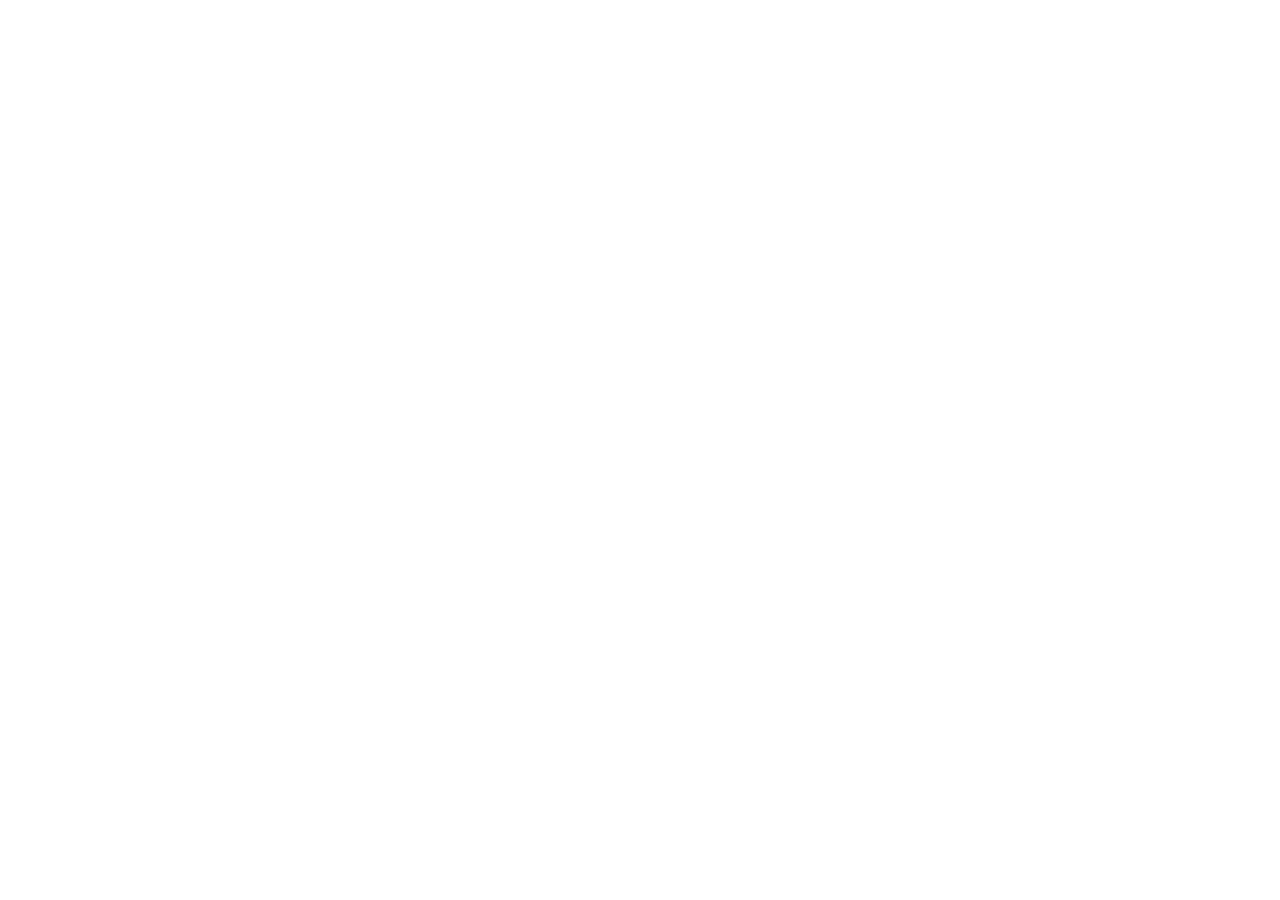
==== commit d16eda2d: "Fix Chameleon base path for news-hub subdirectory" ====
--- a/chameleon/index.html
+++ b/chameleon/index.html
@@ -5,8 +5,8 @@
     <link rel="icon" type="image/svg+xml" href="/vite.svg" />
     <meta name="viewport" content="width=device-width, initial-scale=1.0" />
     <title>变色龙 - 内容风格转换工具</title>
-    <script type="module" crossorigin src="/chameleon/assets/index-BkPjsQOe.js"></script>
-    <link rel="stylesheet" crossorigin href="/chameleon/assets/index-f9_k9jUK.css">
+    <script type="module" crossorigin src="/news-hub/chameleon/assets/index-BkPjsQOe.js"></script>
+    <link rel="stylesheet" crossorigin href="/news-hub/chameleon/assets/index-f9_k9jUK.css">
   </head>
   <body>
     <div id="app"></div>
